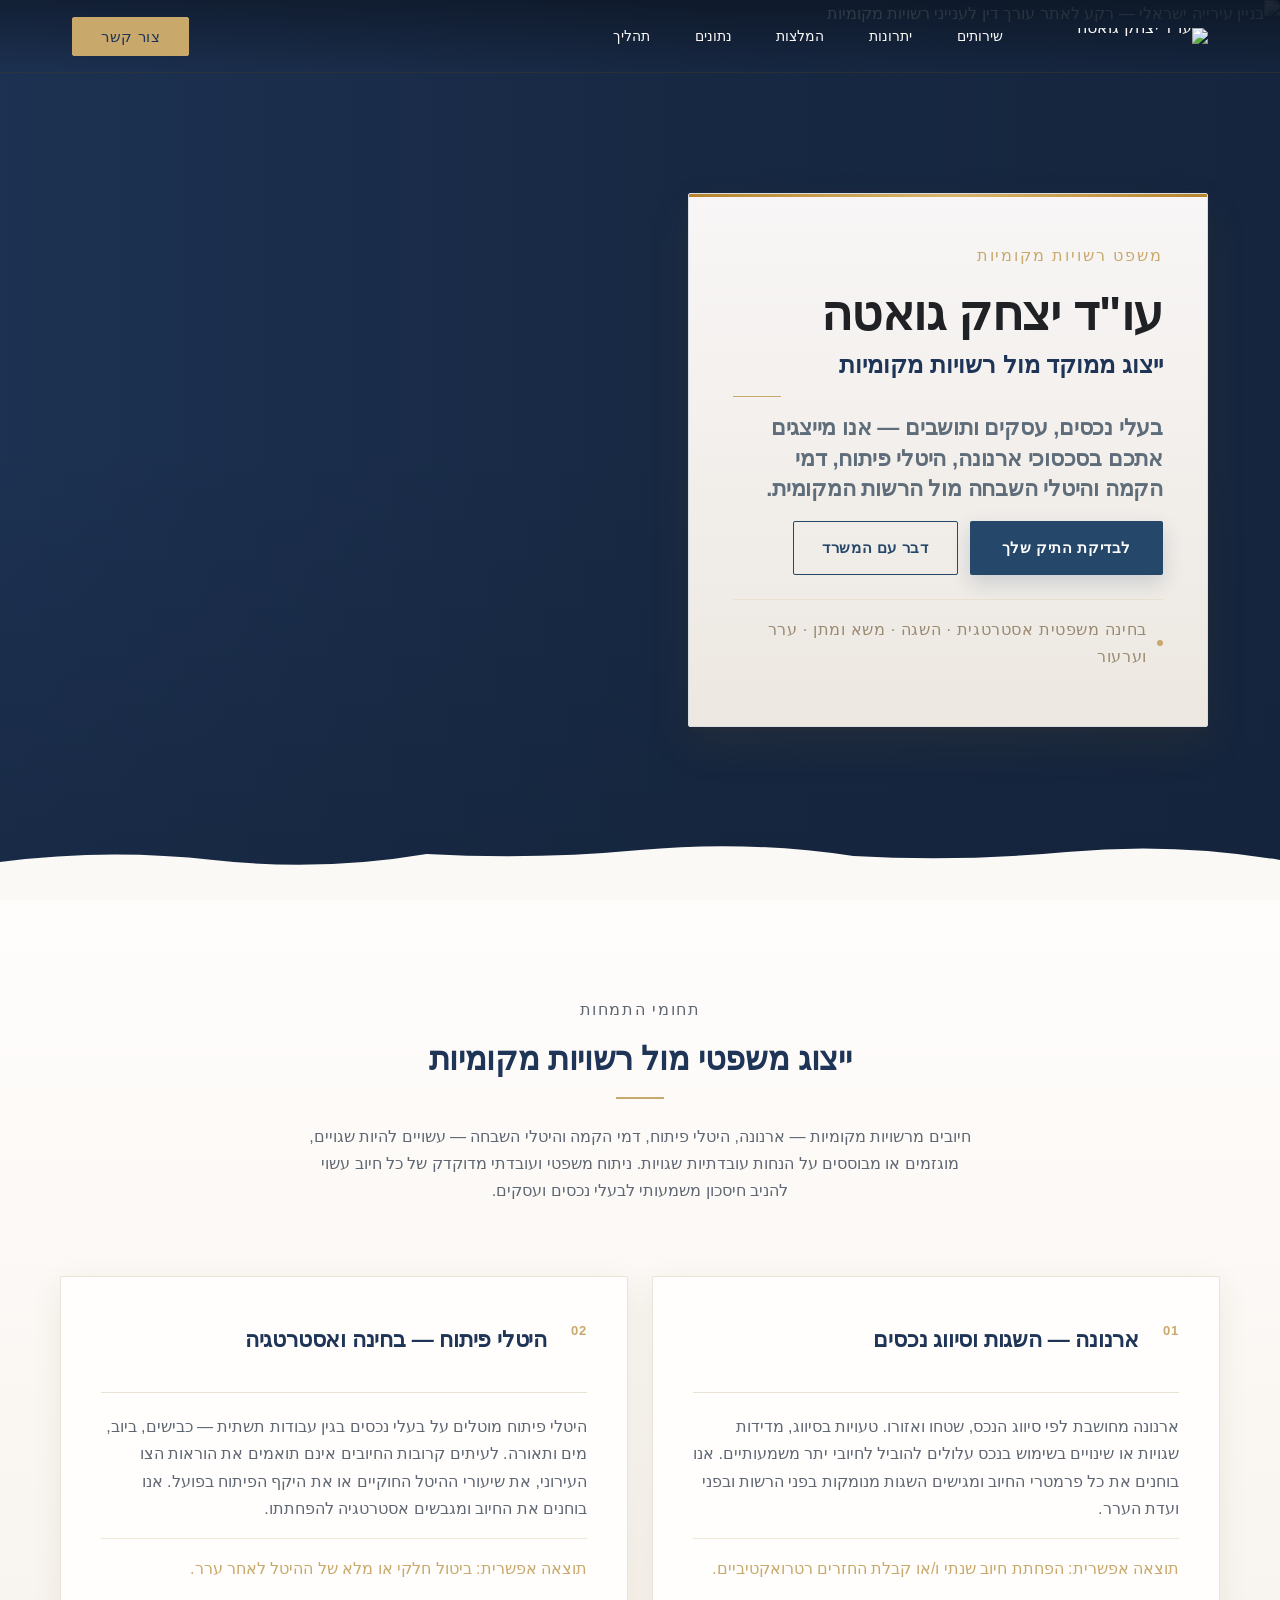
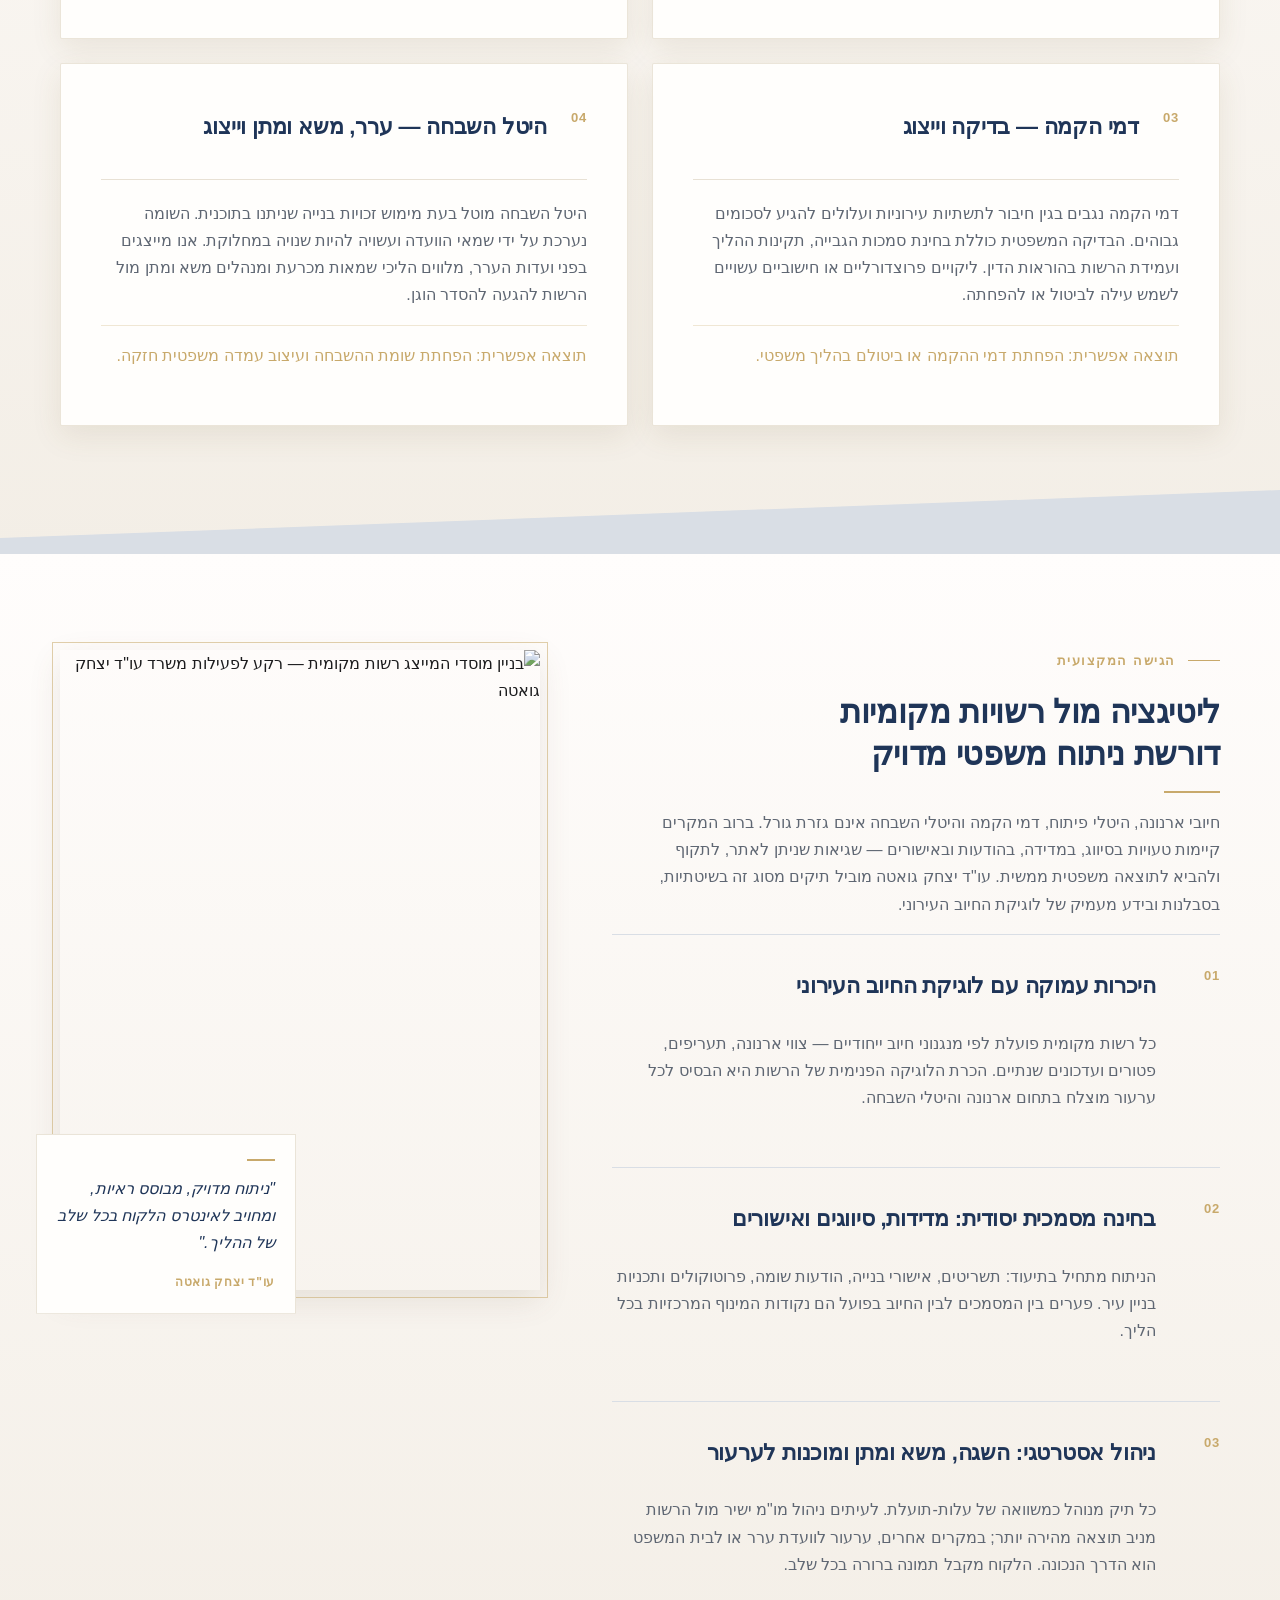
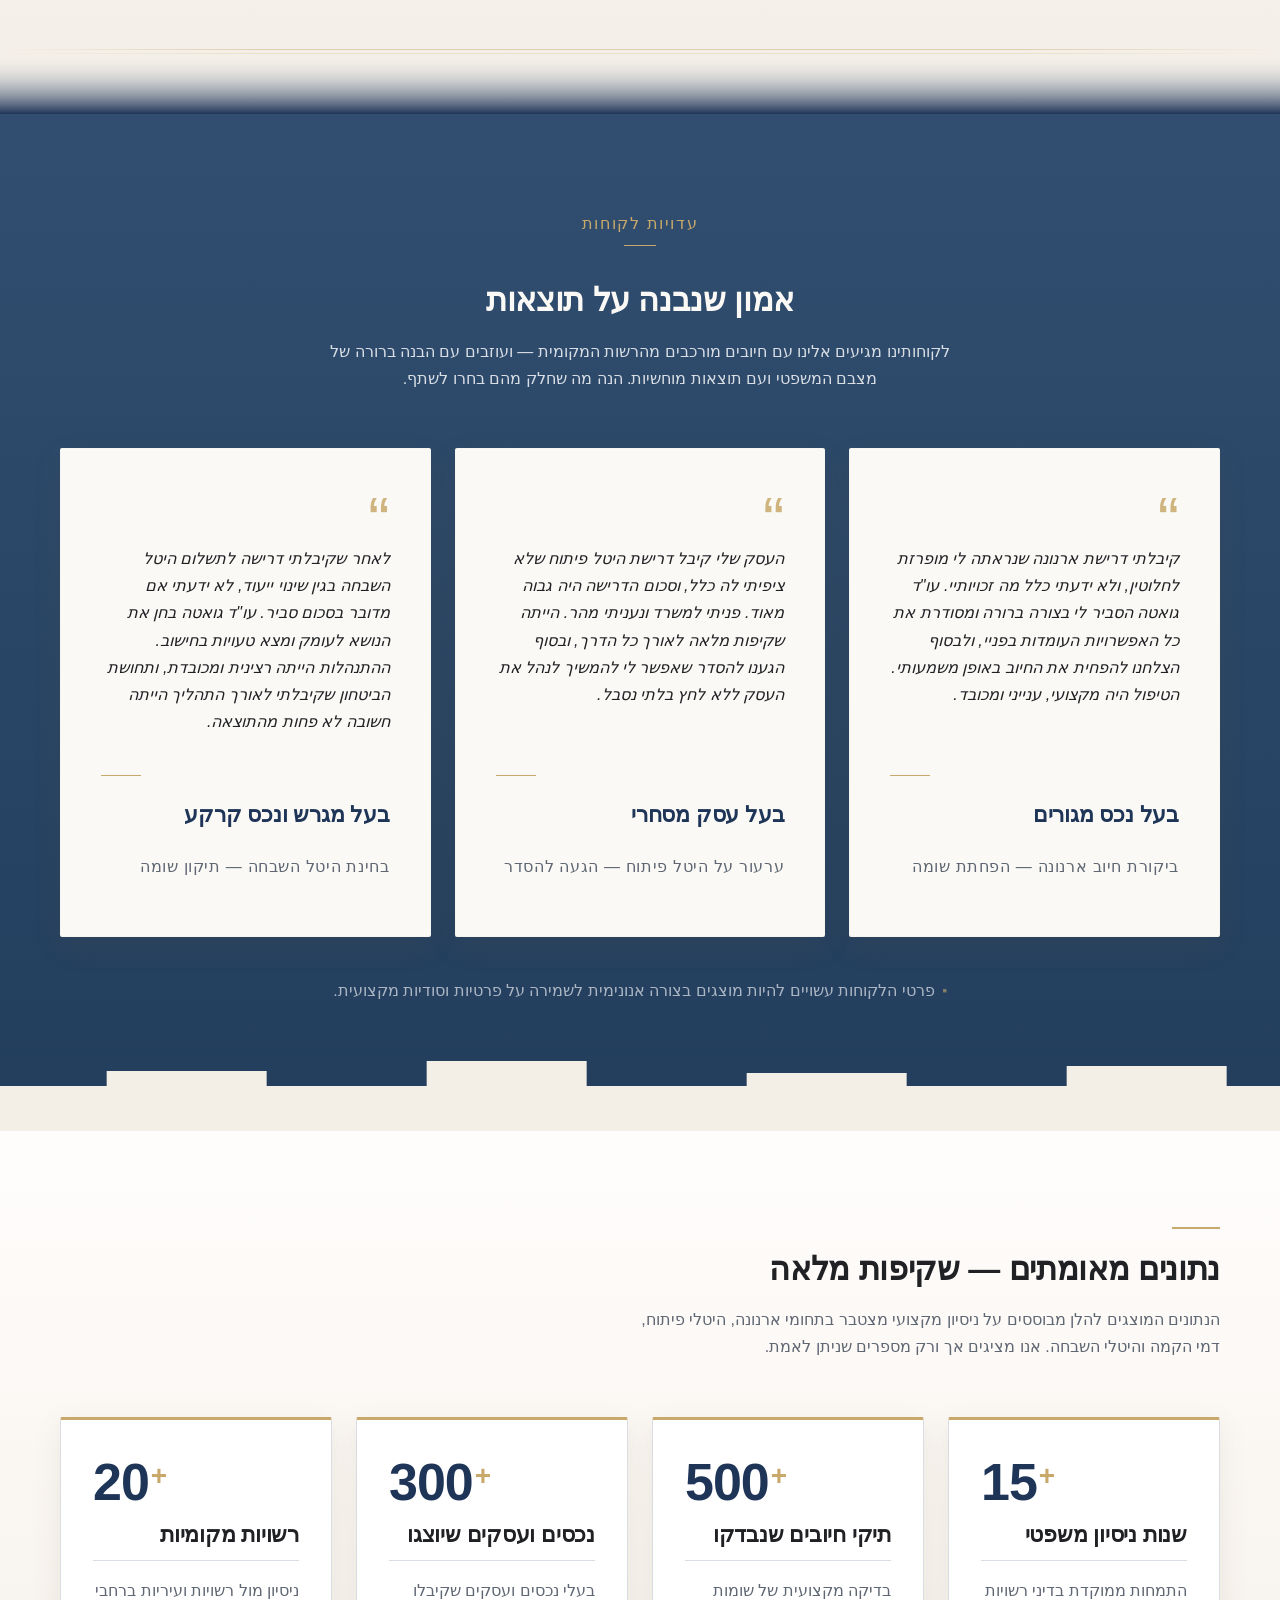
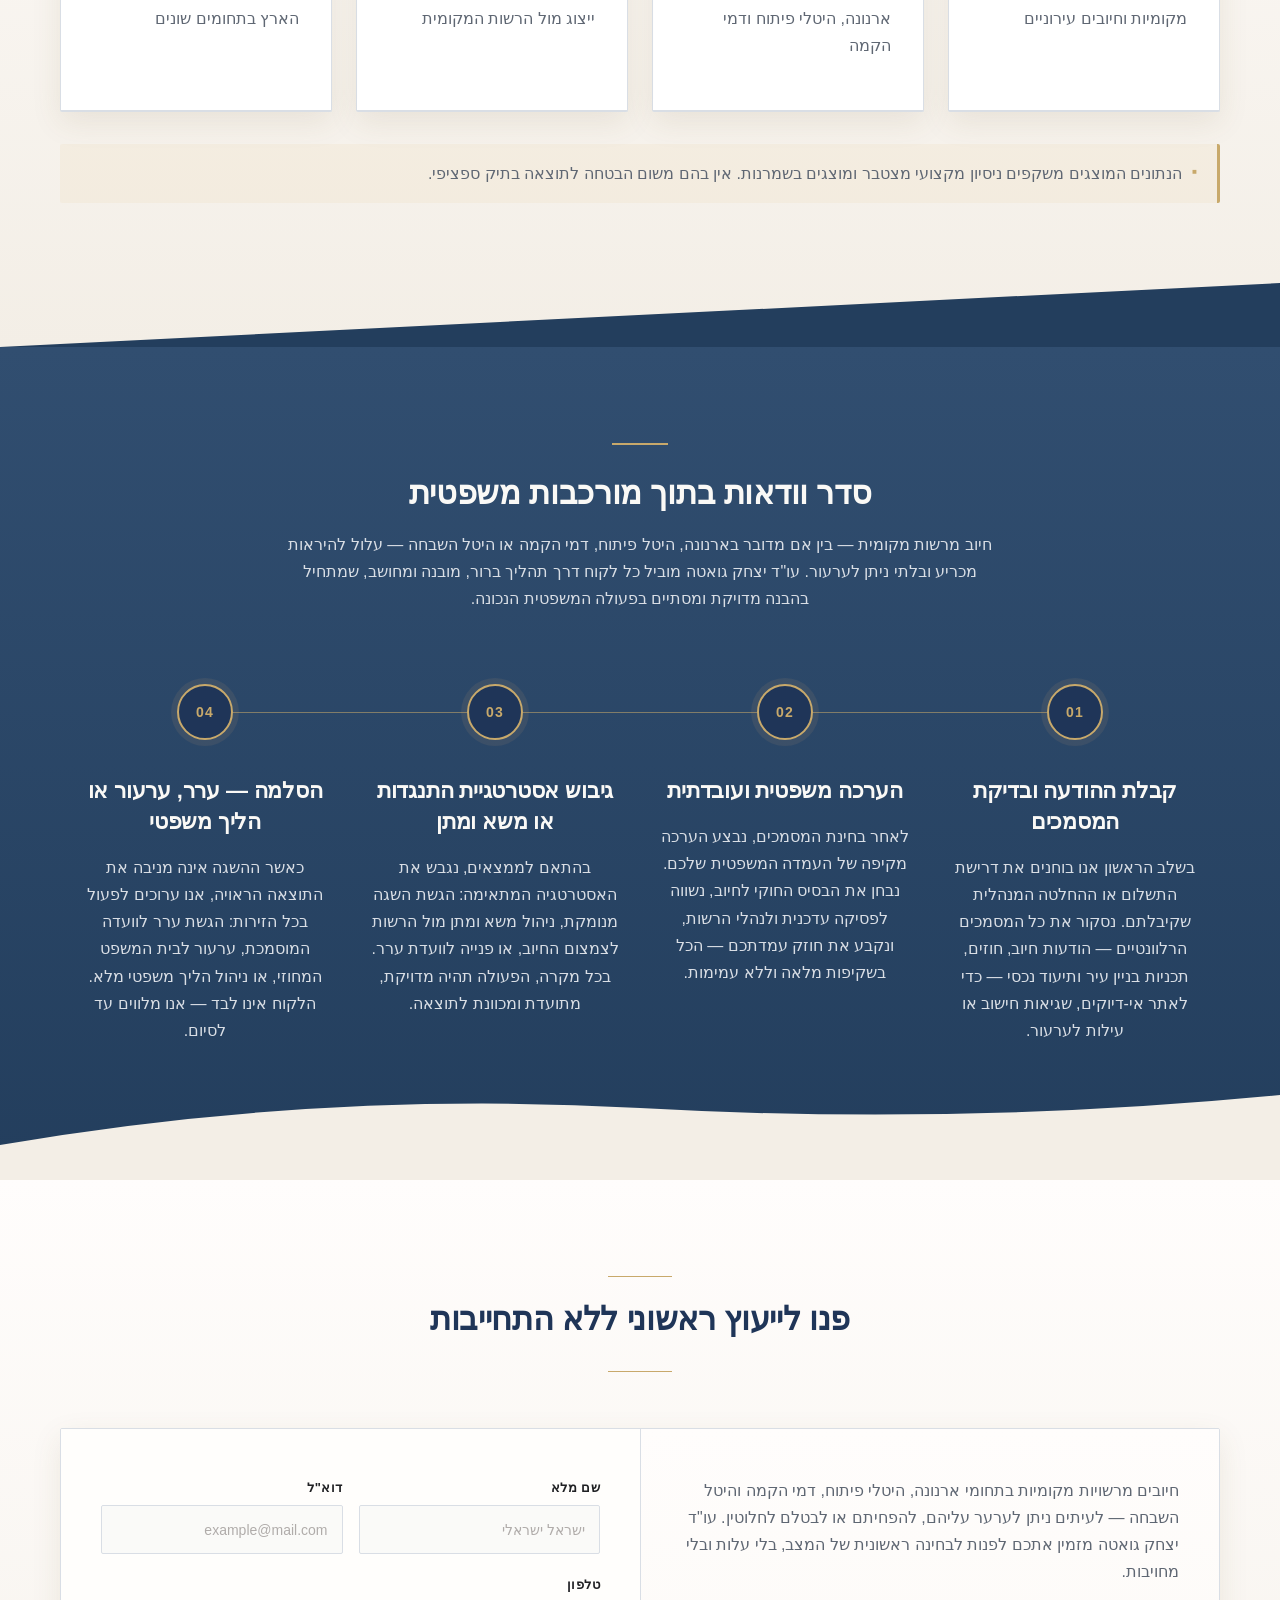
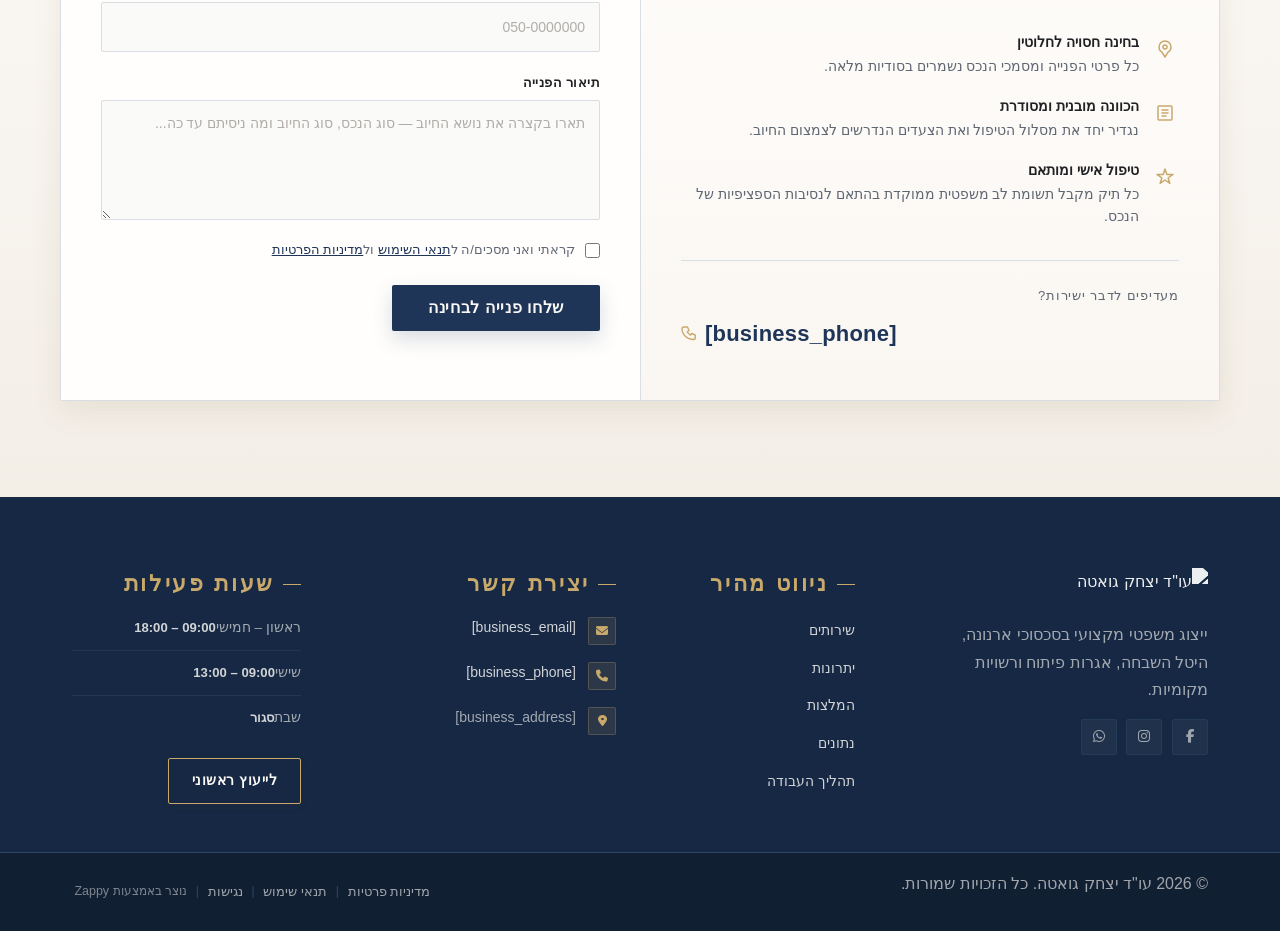
==== public/index.html @ afc23d6f "Background sync: Progressive GitHub Sync" ====
<!DOCTYPE html>
<html lang="he" dir="rtl">
<head>
    <meta charset="UTF-8">
    <meta name="viewport" content="width=device-width, initial-scale=1.0">
    <meta name="robots" content="index, follow">
    <title>עו&quot;ד יצחק גואטה — עו&quot;ד יצחק גואטה</title>
    <meta name="description" content="A law firm specializing in municipal law, led by attorney Yitzhak Goata. The firm focuses on disputes and legal matters against local authorities, covering key ">
    <meta name="keywords" content="עו"ד יצחק גואטה, ארנונה, היטלי השבחה, עורך דין ארנונה">
    
    <!-- Favicons -->
    <link rel="icon" type="image/x-icon" href="/assets/favicon.ico">
    <link rel="icon" type="image/png" sizes="16x16" href="/assets/favicon-16x16.png">
    <link rel="icon" type="image/png" sizes="32x32" href="/assets/favicon-32x32.png">
    <link rel="icon" type="image/png" sizes="48x48" href="/assets/favicon-48x48.png">
    <link rel="icon" type="image/png" sizes="192x192" href="/assets/favicon-192x192.png">
    <link rel="icon" type="image/png" sizes="512x512" href="/assets/favicon-512x512.png">
    <link rel="apple-touch-icon" href="/assets/apple-touch-icon.png">
    <!-- Zappy Analytics -->
<script>
(function() {
  'use strict';
  
  // Configuration
  var config = {
    websiteId: 'dc82ff02-4b75-4c0b-876d-8319b4fad662',
    apiUrl: 'https://api.zappy5.com/api/analytics/track',
    sessionDuration: 30 * 60 * 1000, // 30 minutes
    visitorDuration: 30 * 24 * 60 * 60 * 1000, // 30 days
    trackPageViews: true,
    trackClicks: true,
    trackFormSubmissions: true
  };
  
  // Generate or retrieve persistent visitor ID (30 days)
  function getVisitorId() {
    var visitorKey = 'zappy_visitor_' + config.websiteId;
    var visitor = null;
    
    try {
      visitor = localStorage.getItem(visitorKey);
      if (visitor) {
        var visitorData = JSON.parse(visitor);
        var now = Date.now();
        
        // Check if visitor ID is still valid (30 days)
        if (now - visitorData.created < config.visitorDuration) {
          // Update last seen timestamp
          visitorData.lastSeen = now;
          localStorage.setItem(visitorKey, JSON.stringify(visitorData));
          return visitorData.id;
        }
      }
    } catch (e) {
      console.warn('Zappy Analytics: LocalStorage not available');
    }
    
    // Generate new visitor ID
    var newVisitorId = 'zv_' + Date.now() + '_' + Math.random().toString(36).substr(2, 9);
    
    try {
      localStorage.setItem(visitorKey, JSON.stringify({
        id: newVisitorId,
        created: Date.now(),
        lastSeen: Date.now()
      }));
    } catch (e) {
      // Continue without local storage
    }
    
    return newVisitorId;
  }
  
  // Generate or retrieve session ID (30 minutes)
  function getSessionId() {
    var sessionKey = 'zappy_session_' + config.websiteId;
    var session = null;
    
    try {
      session = sessionStorage.getItem(sessionKey);
      if (session) {
        var sessionData = JSON.parse(session);
        var now = Date.now();
        
        // Check if session is still valid
        if (now - sessionData.timestamp < config.sessionDuration) {
          // Update timestamp
          sessionData.timestamp = now;
          sessionStorage.setItem(sessionKey, JSON.stringify(sessionData));
          return sessionData.id;
        }
      }
    } catch (e) {
      console.warn('Zappy Analytics: SessionStorage not available');
    }
    
    // Generate new session ID
    var newSessionId = 'zs_' + Date.now() + '_' + Math.random().toString(36).substr(2, 9);
    
    try {
      sessionStorage.setItem(sessionKey, JSON.stringify({
        id: newSessionId,
        timestamp: Date.now()
      }));
    } catch (e) {
      // Continue without session storage
    }
    
    return newSessionId;
  }
  
  var visitorId = getVisitorId();
  var sessionId = getSessionId();
  
  // Track an event
  function trackEvent(eventType, data) {
    data = data || {};
    
    var eventData = {
      website_id: config.websiteId,
      event_type: eventType,
      page_path: window.location.pathname,
      referrer: document.referrer || 'direct',
      visitor_id: visitorId,
      session_id: sessionId,
      metadata: data
    };
    
    // Use sendBeacon if available (better for page unload events)
    if (navigator.sendBeacon) {
      var blob = new Blob([JSON.stringify(eventData)], { type: 'application/json' });
      navigator.sendBeacon(config.apiUrl, blob);
    } else {
      // Fallback to fetch
      fetch(config.apiUrl, {
        method: 'POST',
        headers: {
          'Content-Type': 'application/json'
        },
        body: JSON.stringify(eventData),
        keepalive: true
      }).catch(function(error) {
        console.warn('Zappy Analytics: Failed to track event', error);
      });
    }
  }
  
  // Track page view
  if (config.trackPageViews) {
    trackEvent('pageview', {
      title: document.title,
      url: window.location.href
    });
  }
  
  // Track clicks on important elements
  if (config.trackClicks) {
    document.addEventListener('click', function(e) {
      var target = e.target;
      
      // Track button clicks (counted as actions)
      if (target.tagName === 'BUTTON' || target.closest('button')) {
        var button = target.tagName === 'BUTTON' ? target : target.closest('button');
        trackEvent('click', {
          element: 'button',
          text: button.textContent.trim().substring(0, 100),
          id: button.id || null,
          class: button.className || null
        });
      }
      
      // Track link clicks (navigation - not counted as actions)
      else if (target.tagName === 'A' || target.closest('a')) {
        var link = target.tagName === 'A' ? target : target.closest('a');
        trackEvent('navigation', {
          element: 'link',
          text: link.textContent.trim().substring(0, 100),
          href: link.href,
          external: link.hostname !== window.location.hostname
        });
      }
    }, true);
  }
  
  // Track form submissions
  if (config.trackFormSubmissions) {
    document.addEventListener('submit', function(e) {
      var form = e.target;
      
      trackEvent('form_submit', {
        form_id: form.id || null,
        form_name: form.name || null,
        form_action: form.action || null,
        form_method: form.method || 'GET'
      });
    }, true);
  }
  
  // Track time on page (send on page unload)
  var pageLoadTime = Date.now();
  
  window.addEventListener('beforeunload', function() {
    var timeOnPage = Math.floor((Date.now() - pageLoadTime) / 1000); // in seconds
    
    trackEvent('page_unload', {
      time_on_page: timeOnPage,
      page_path: window.location.pathname
    });
  });
  
  // Expose tracking function globally for custom events
  window.zappyAnalytics = {
    track: trackEvent,
    getVisitorId: function() { return visitorId; },
    getSessionId: function() { return sessionId; }
  };
  
})();
</script>
<!-- End Zappy Analytics -->
    <meta property="og:title" content="עו&quot;ד יצחק גואטה — עו&quot;ד יצחק גואטה">
    <meta property="og:description" content="A law firm specializing in municipal law, led by attorney Yitzhak Goata. The firm focuses on disputes and legal matters against local authorities, covering key ">
    <meta name="twitter:card" content="summary_large_image">
    <meta name="twitter:title" content="עו&quot;ד יצחק גואטה — עו&quot;ד יצחק גואטה">
    <meta name="twitter:description" content="A law firm specializing in municipal law, led by attorney Yitzhak Goata. The firm focuses on disputes and legal matters against local authorities, covering key ">
    <meta property="og:type" content="website">
  <meta property="og:locale" content="he_IL">
  
  
  
  
  
  <link rel="stylesheet" href="https://cdnjs.cloudflare.com/ajax/libs/font-awesome/6.4.0/css/all.min.css">

    <!-- Favicons -->
    <link rel="icon" type="image/x-icon" href="/assets/favicon.ico">
    <link rel="icon" type="image/png" sizes="16x16" href="/assets/favicon-16x16.png">
    <link rel="icon" type="image/png" sizes="32x32" href="/assets/favicon-32x32.png">
    <link rel="icon" type="image/png" sizes="48x48" href="/assets/favicon-48x48.png">
    <link rel="icon" type="image/png" sizes="192x192" href="/assets/favicon-192x192.png">
    <link rel="icon" type="image/png" sizes="512x512" href="/assets/favicon-512x512.png">
    <link rel="apple-touch-icon" href="/assets/apple-touch-icon.png">
    <!-- Cookie Consent -->
    <link rel="stylesheet" href="https://cdn.jsdelivr.net/npm/vanilla-cookieconsent@3/dist/cookieconsent.css">
    <script src="https://cdn.jsdelivr.net/npm/vanilla-cookieconsent@3/dist/cookieconsent.umd.js"></script>
    <!-- Mickidum Accessibility Toolbar -->
    <script src="https://cdn.jsdelivr.net/gh/mickidum/acc_toolbar/acctoolbar/acctoolbar.min.js"></script>
    <link rel="stylesheet" href="/styles.css">

    <style id="zappy-dropdown-submenu-styles">
      /* ========== DESKTOP DROPDOWN SUBMENU STYLES ========== */
      /* Base styles for dropdown submenus - parent must be positioned */
      .nav-menu li:has(.sub-menu), nav li:has(.sub-menu), .navbar li:has(.sub-menu), #navMenu li:has(.sub-menu) { position: relative; }
      /* Submenu base - hidden by default */
      .nav-menu .sub-menu, nav .sub-menu, .navbar .sub-menu, #navMenu .sub-menu { display: block !important; position: absolute !important; top: 100%; left: 0; min-width: 220px; background: white; border-radius: 8px; box-shadow: 0 8px 25px rgba(0,0,0,0.15); padding: 8px 0; opacity: 0; visibility: hidden; transform: translateY(10px); transition: all 0.3s ease; z-index: 1000; list-style: none; pointer-events: none; }
      /* CRITICAL: Desktop hover styles to show dropdown */
      .nav-menu li:hover > .sub-menu, nav li:hover > .sub-menu, .navbar li:hover > .sub-menu, #navMenu li:hover > .sub-menu { opacity: 1 !important; visibility: visible !important; transform: translateY(0) !important; pointer-events: auto !important; }
      /* Submenu item styling */
      .sub-menu li { list-style: none; margin: 0; padding: 0; }
      .sub-menu a { display: block !important; padding: 10px 16px !important; color: var(--text-dark, #333) !important; font-weight: 500; text-decoration: none; white-space: nowrap; transition: background-color 0.2s; }
      .sub-menu .zappy-nav-child > a { padding-left: 28px !important; font-size: 0.9em !important; opacity: 0.85 !important; }
      [dir="rtl"] .sub-menu .zappy-nav-child > a, html[lang="he"] .sub-menu .zappy-nav-child > a, html[lang="ar"] .sub-menu .zappy-nav-child > a { padding-left: 10px !important; padding-right: 28px !important; }
      .sub-menu .zappy-nav-parent > a { font-weight: 600 !important; }
      .sub-menu a:hover { background-color: #f5f5f5; }
      /* RTL (Hebrew/Arabic) dropdown positioning */
      [dir="rtl"] .nav-menu .sub-menu, [dir="rtl"] nav .sub-menu, [dir="rtl"] .navbar .sub-menu, html[lang="he"] .nav-menu .sub-menu, html[lang="he"] nav .sub-menu, html[lang="he"] .navbar .sub-menu, html[lang="ar"] .nav-menu .sub-menu, html[lang="ar"] nav .sub-menu, html[lang="ar"] .navbar .sub-menu { left: auto !important; right: 0 !important; }
      /* Hide empty dropdown menus (exclude catalog sub-menus that use <a> children instead of <li>) */
      .sub-menu:empty, .sub-menu:not(:has(li:not(.zappy-hidden-menu-item))):not(:has(> a)), .sub-menu:not(:has(li)):not(:has(> a)) { display: none !important; opacity: 0 !important; visibility: hidden !important; pointer-events: none !important; }
      /* Desktop: show submenu on Menu Group hover */
      li:has(.menu-group-title):hover > .sub-menu { opacity: 1 !important; visibility: visible !important; transform: translateY(0) !important; pointer-events: auto !important; }
      /* Menu Group title styling */
      .nav-menu > li > .menu-group-title, #navMenu > li > .menu-group-title { display: inline-block; padding: 0.5rem 1rem; cursor: default; user-select: none; }
      
      /* ========== MOBILE SUBMENU STYLES ========== */
      @media (max-width: 768px) {
        .nav-menu .sub-menu, nav .sub-menu, .navbar .sub-menu, #navMenu .sub-menu { position: static !important; transform: none !important; box-shadow: none !important; background: transparent !important; max-height: 0; overflow: hidden; opacity: 0; visibility: hidden; transition: max-height 0.3s ease, opacity 0.3s ease; padding: 0 !important; border-radius: 0 !important; }
        .navbar .sub-menu.mobile-expanded, .nav-menu .sub-menu.mobile-expanded, #navMenu .sub-menu.mobile-expanded { max-height: none !important; overflow-y: visible !important; opacity: 1 !important; visibility: visible !important; padding: 8px 0 8px 16px !important; }
        [dir="rtl"] .sub-menu.mobile-expanded, html[lang="he"] .sub-menu.mobile-expanded { padding: 8px 16px 8px 0 !important; }
        /* Disable hover behavior on mobile */
        .nav-menu li:hover > .sub-menu, nav li:hover > .sub-menu, .navbar li:hover > .sub-menu, #navMenu li:hover > .sub-menu { opacity: 0; visibility: hidden; pointer-events: none; }
        .nav-menu li > .sub-menu.mobile-expanded, nav li > .sub-menu.mobile-expanded, .navbar li > .sub-menu.mobile-expanded, #navMenu li > .sub-menu.mobile-expanded { opacity: 1 !important; visibility: visible !important; pointer-events: auto !important; }
        .nav-menu li:has(.sub-menu), nav li:has(.sub-menu), .navbar li:has(.sub-menu), #navMenu li:has(.sub-menu) { display: flex !important; flex-wrap: wrap !important; align-items: center !important; position: relative !important; min-height: 44px !important; }
        .nav-menu li:has(.sub-menu) > a, nav li:has(.sub-menu) > a, .navbar li:has(.sub-menu) > a, #navMenu li:has(.sub-menu) > a { flex: 1 !important; min-width: 0 !important; }
        .nav-menu li:has(.sub-menu) > .menu-group-title, nav li:has(.sub-menu) > .menu-group-title, .navbar li:has(.sub-menu) > .menu-group-title, #navMenu li:has(.sub-menu) > .menu-group-title { flex: 1 !important; min-width: 0 !important; padding: 0 !important; line-height: inherit !important; }
        .nav-menu li:has(.sub-menu) > .sub-menu, nav li:has(.sub-menu) > .sub-menu, .navbar li:has(.sub-menu) > .sub-menu, #navMenu li:has(.sub-menu) > .sub-menu { flex-basis: 100% !important; width: 100% !important; }
        .nav-menu li:has(.sub-menu) > a [class*="chevron"], .nav-menu li:has(.sub-menu) > a [class*="arrow"], .nav-menu li:has(.sub-menu) > a .fa-chevron-down, .nav-menu li:has(.sub-menu) > a .fa-angle-down, nav li:has(.sub-menu) > a [class*="chevron"], nav li:has(.sub-menu) > a [class*="arrow"], #navMenu li:has(.sub-menu) > a [class*="chevron"], #navMenu li:has(.sub-menu) > a [class*="arrow"] { display: none !important; visibility: hidden !important; }
        .mobile-submenu-toggle { display: flex !important; align-items: center !important; justify-content: center !important; width: 44px !important; height: auto !important; background: transparent !important; border: none !important; cursor: pointer !important; color: var(--text-dark) !important; position: static !important; flex-shrink: 0 !important; align-self: stretch !important; z-index: 2 !important; padding: 0 !important; margin: 0 !important; }
        .mobile-submenu-toggle::after { content: '' !important; width: 0 !important; height: 0 !important; border-left: 6px solid transparent !important; border-right: 6px solid transparent !important; border-top: 7px solid currentColor !important; transition: transform 0.3s ease !important; }
        .mobile-submenu-toggle.expanded::after { transform: rotate(180deg) !important; }
        .sub-menu a { padding: 10px 0 !important; display: block !important; color: var(--text-dark) !important; white-space: normal !important; }
        .sub-menu .zappy-nav-child > a { padding-left: 28px !important; font-size: 0.9em !important; opacity: 0.85 !important; }
        [dir="rtl"] .sub-menu .zappy-nav-child > a, html[lang="he"] .sub-menu .zappy-nav-child > a, html[lang="ar"] .sub-menu .zappy-nav-child > a { padding-left: 0 !important; padding-right: 28px !important; }
        .sub-menu .zappy-nav-parent > a { font-weight: 600 !important; }
        .nav-menu.active, #navMenu.active { max-width: 100vw !important; overflow-x: hidden !important; box-sizing: border-box !important; }
        .navbar .sub-menu li a, nav.navbar .sub-menu li a, .zappy-products-dropdown .sub-menu a { color: var(--text-dark) !important; }
      }
      @media (min-width: 769px) { .mobile-submenu-toggle { display: none !important; } }
    </style>

    <style id="mobile-lang-menu-deployed-css">
    @media (max-width: 768px) {
      .lang-switcher,
      .nav-cta-container .lang-switcher,
      .nav-container .lang-switcher,
      .navbar .lang-switcher,
      .navbar .nav-cta-container .lang-switcher,
      .nav-icons-left .lang-switcher,
      .nav-ecommerce-icons .lang-switcher { display: none !important; }
      .mobile-lang-menu { width: 100%; border-top: 1px solid rgba(128,128,128,0.2); padding: 8px 0 0 0; margin-top: 8px; }
      .mobile-lang-toggle { display: flex !important; align-items: center; justify-content: space-between; width: 100%; padding: 12px 16px; background: none; border: none; cursor: pointer; font-size: 15px; color: inherit; font-family: inherit; }
      .mobile-lang-toggle::after { content: ''; display: inline-block; width: 8px; height: 8px; border-right: 2px solid currentColor; border-bottom: 2px solid currentColor; transform: rotate(45deg); transition: transform 0.3s ease; margin-left: 8px; }
      .mobile-lang-toggle.expanded::after { transform: rotate(-135deg); }
      .mobile-lang-options { max-height: 0; overflow: hidden; transition: max-height 0.3s ease; }
      .mobile-lang-options.expanded { max-height: 300px; }
      .mobile-lang-option { display: flex !important; align-items: center; gap: 10px; padding: 10px 24px; text-decoration: none; color: inherit; font-size: 14px; font-family: inherit; }
      .mobile-lang-option:hover { background: rgba(128,128,128,0.1); }
      .mobile-lang-option.active { font-weight: 600; opacity: 0.7; pointer-events: none; }
      .mobile-lang-option img { width: 20px; height: 20px; border-radius: 50%; }
    }
    @media (min-width: 769px) {
      .mobile-lang-menu { display: none !important; }
    }
    </style>

    <style id="zappy-widget-visibility">
      #mic-access-tool-general-button, .mic-access-tool-general-button,
      #mic-init-access-tool .mic-access-tool-general-button, #mic-init-access-tool #mic-access-tool-general-button,
      ._access-icon, #mic-access-tool-box, .mic-access-tool-box,
      #mic-init-access-tool #mic-access-tool-box, div[id*="mic-access-tool-box"], ._access-menu {
        display: none !important; visibility: hidden !important; opacity: 0 !important; pointer-events: none !important;
      }
    </style>
</head>
<body>

  <nav class="navbar" dir="rtl">
  <button class="mobile-toggle" id="mobileToggle" aria-label="Menu">
    <svg class="hamburger-icon" width="24" height="24" viewBox="0 0 24 24" fill="none">
      <path d="M3 12h18M3 6h18M3 18h18" stroke="currentColor" stroke-width="2" stroke-linecap="round"></path>
    </svg>
    <svg class="close-icon" width="24" height="24" viewBox="0 0 24 24" fill="none" style="display: none;">
      <path d="M18 6L6 18M6 6l12 12" stroke="currentColor" stroke-width="2" stroke-linecap="round"></path>
    </svg>
  </button>

  <button class="phone-header-btn" data-phone="[business_phone]" aria-label="Call">
    <svg width="20" height="20" viewBox="0 0 24 24" fill="currentColor">
      <path d="M22 16.92v3a2 2 0 0 1-2.18 2 19.79 19.79 0 0 1-8.63-3.07 19.5 19.5 0 0 1-6-6 19.79 19.79 0 0 1-3.07-8.67A2 2 0 0 1 4.11 2h3a2 2 0 0 1 2 1.72 12.84 12.84 0 0 0 .7 2.81 2 2 0 0 1-.45 2.11L8.09 9.91a16 16 0 0 0 6 6l1.27-1.27a2 2 0 0 1 2.11-.45 12.84 12.84 0 0 0 2.81.7A2 2 0 0 1 22 16.92z"></path>
    </svg>
  </button>

  <div class="nav-container">
    <div class="nav-right-group"><div class="nav-brand">
      <a href="/" class="logo-link">
        <img src="/assets/logo.webp" alt="עו&quot;ד יצחק גואטה" class="logo">
      </a>
    </div><ul class="nav-menu" id="navMenu"><li><a href="#services">שירותים</a></li><li><a href="#benefits">יתרונות</a></li><li><a href="#testimonials">המלצות</a></li><li><a href="#stats">נתונים</a></li><li><a href="#process">תהליך</a></li></ul></div>

    

    <div class="nav-cta-container">
      <a href="#contact" class="nav-cta-btn">צור קשר</a>
    </div>
  </div>
</nav>
<script>

// Navbar Mobile Menu Toggle and Contrast Fix
(function() {
  // Use 'load' event instead of 'DOMContentLoaded' to ensure we run AFTER all other scripts
  window.addEventListener('load', function() {
    
    // FIX MOBILE BUTTON CONTRAST
    // Detect navbar background color and apply contrasting color to mobile buttons
    const navbar = document.querySelector('.navbar, nav, header');
    if (!navbar) {
      console.log('[Navbar] Navbar element not found');
      return;
    }
    
    // DECLARE VARIABLES EARLY to avoid Temporal Dead Zone errors
    // These are used in multiple places below
    let mobileToggle = document.getElementById('mobileToggle') ||
                       document.querySelector('.mobile-toggle') ||
                       document.querySelector('.hamburger') ||
                       document.querySelector('.hamburger-menu') ||
                       document.querySelector('.menu-toggle') ||
                       document.querySelector('.burger-menu') ||
                       document.querySelector('[aria-label="Menu"]') ||
                       document.querySelector('[aria-label="תפריט"]');
    
    const phoneBtn = document.querySelector('.phone-header-btn');
    
    const computedStyle = window.getComputedStyle(navbar);
    let bgColor = computedStyle.backgroundColor;
    
    console.log('[Navbar] Initial navbar background:', bgColor);
    
    // Check if background is transparent or rgba with 0 alpha
    const isTransparent = bgColor === 'transparent' || 
                         bgColor === 'rgba(0, 0, 0, 0)' ||
                         (bgColor.startsWith('rgba') && bgColor.includes(', 0)'));
    
    if (isTransparent) {
      // Check for background-image or gradient
      const bgImage = computedStyle.backgroundImage;
      if (bgImage && bgImage !== 'none') {
        console.log('[Navbar] Navbar has background image/gradient, using dark text');
        bgColor = 'rgb(240, 240, 240)'; // Assume light background
      } else {
        // Transparent navbar - check body background
        const bodyBg = window.getComputedStyle(document.body).backgroundColor;
        console.log('[Navbar] Navbar transparent, using body background:', bodyBg);
        bgColor = bodyBg;
      }
    }
    
    // Calculate luminance to determine if background is light or dark
    const rgb = bgColor.match(/\d+/g);
    if (rgb && rgb.length >= 3) {
      const r = parseInt(rgb[0]);
      const g = parseInt(rgb[1]);
      const b = parseInt(rgb[2]);
      const luminance = (0.299 * r + 0.587 * g + 0.114 * b) / 255;
      
      // Mobile button colors are set by Claude's AI-generated CSS (same as .nav-menu a)
      // No dynamic color overrides needed - colors come from the generated navbar CSS
      console.log('[Navbar] Mobile button colors preserved from Claude CSS (luminance:', luminance.toFixed(2) + ')');
      
      // FIX ICON SIZES - Ensure SVGs are properly sized and visible
      // INJECT CRITICAL CSS TO OVERRIDE ANY CONFLICTING RULES
      const criticalCSS = document.createElement('style');
      criticalCSS.id = 'zappy-mobile-nav-fix';
      const htmlLang = document.documentElement.lang || 'en';
      const htmlDir = document.documentElement.dir || 'ltr';
      // Check both dir attribute AND lang for RTL detection
      // dir="rtl" is the most reliable indicator
      const isRTL = htmlDir === 'rtl' || htmlLang === 'he' || htmlLang === 'ar';
      
      criticalCSS.textContent = `
        /* Hide mobile buttons on desktop, show only on mobile */
        @media (min-width: 769px) {
          .mobile-toggle,
          .phone-header-btn {
            display: none !important;
          }
        }
        
        /* Show and position mobile buttons correctly on mobile */
        @media (max-width: 768px) {
          .mobile-toggle,
          .phone-header-btn {
            position: absolute !important;
            top: 50% !important;
            transform: translateY(-50%) !important;
            z-index: 1001 !important;
            display: flex !important;
            align-items: center !important;
            justify-content: center !important;
            width: 36px !important;
            height: 36px !important;
            border-radius: 50% !important;
            border: none !important;
            cursor: pointer !important;
            padding: 6px !important;
            background: none !important;
            color: var(--nav-text, var(--text-dark)) !important;
          }
          
          /* LTR positioning (default): hamburger LEFT, phone RIGHT */
          html:not([dir="rtl"]):not([lang="he"]):not([lang="ar"]) .mobile-toggle,
          html[dir="ltr"] .mobile-toggle {
            left: 12px !important;
            right: auto !important;
          }
          html:not([dir="rtl"]):not([lang="he"]):not([lang="ar"]) .phone-header-btn,
          html[dir="ltr"] .phone-header-btn {
            right: 12px !important;
            left: auto !important;
          }
          
          /* RTL positioning: hamburger RIGHT, phone LEFT */
          html[dir="rtl"] .mobile-toggle,
          html[lang="he"] .mobile-toggle,
          html[lang="ar"] .mobile-toggle {
            right: 12px !important;
            left: auto !important;
          }
          html[dir="rtl"] .phone-header-btn,
          html[lang="he"] .phone-header-btn,
          html[lang="ar"] .phone-header-btn {
            left: 12px !important;
            right: auto !important;
          }
          
          /* CRITICAL: Ensure nav-container has min-height on mobile */
          /* All children are positioned absolutely/fixed on mobile, so height:auto collapses to 0 */
          .nav-container {
            min-height: 70px !important;
            position: relative !important;
          }
          
          /* Ensure SVG icons are properly sized and inherit color */
          .mobile-toggle svg,
          .phone-header-btn svg {
            width: 24px !important;
            height: 24px !important;
            /* Don't force display - let JavaScript control hamburger/close toggle */
          }
          
          /* Reset nav-cta-container on mobile - remove desktop box-shadow/padding */
          /* that creates a visible ghost box when CTA button is hidden */
          .nav-cta-container {
            box-shadow: none !important;
            padding: 0 !important;
          }
          
          /* Hide nav-cta-container entirely on mobile when there's no lang-switcher */
          /* (only the CTA button is inside, and it's hidden on mobile) */
          .nav-cta-container:not(:has(.lang-switcher)) {
            display: none !important;
          }
          
          /* CRITICAL: Prevent hero image fade gradient from bleeding over headline text */
          /* The .image-fade-gradient has bottom: -30px (extends below parent) */
          /* On mobile stacked layout, this overlaps the h1 text below the image */
          .hero-image-column {
            overflow: hidden !important;
          }
          .image-fade-gradient {
            bottom: 0 !important;
          }
          
          /* Hide desktop language switcher on mobile - hamburger menu handles it */
          /* High specificity to override stored CSS */
          .lang-switcher,
          .nav-cta-container .lang-switcher,
          .nav-container .lang-switcher,
          .navbar .lang-switcher,
          .navbar .nav-cta-container .lang-switcher {
            display: none !important;
          }
        }
      `;
      
      // Remove existing fix if present and inject new one
      const existing = document.getElementById('zappy-mobile-nav-fix');
      if (existing) existing.remove();
      document.head.appendChild(criticalCSS);
      
      console.log('[Navbar] Critical CSS injected for mobile nav positioning');
      
      // ONLY apply inline positioning styles on mobile viewport
      // On desktop, the CSS handles hiding these buttons with display: none
      // Inline styles were breaking desktop layout by overriding CSS
      const isMobileViewport = window.innerWidth <= 768;
      
      if (mobileToggle) {
        // Icon sizing applies to all viewports for consistency
        const hamburgerIcon = mobileToggle.querySelector('.hamburger-icon');
        const closeIcon = mobileToggle.querySelector('.close-icon');
        
        if (hamburgerIcon) {
          hamburgerIcon.style.setProperty('width', '24px', 'important');
          hamburgerIcon.style.setProperty('height', '24px', 'important');
          hamburgerIcon.style.setProperty('display', 'block', 'important'); // Show hamburger by default
        }
        if (closeIcon) {
          closeIcon.style.setProperty('width', '24px', 'important');
          closeIcon.style.setProperty('height', '24px', 'important');
          closeIcon.style.setProperty('display', 'none', 'important'); // Hide close icon by default
        }
        
        // ONLY set positioning inline styles on mobile
        if (isMobileViewport) {
          mobileToggle.style.setProperty('position', 'absolute', 'important');
          mobileToggle.style.setProperty('top', '50%', 'important');
          mobileToggle.style.setProperty('transform', 'translateY(-50%)', 'important');
          mobileToggle.style.setProperty('z-index', '1001', 'important');
          
          // Clear any inline left/right so CSS can take over based on html[dir]
          mobileToggle.style.removeProperty('left');
          mobileToggle.style.removeProperty('right');
          
          console.log('[Navbar] Mobile toggle positioning applied (mobile viewport)');
        } else {
          // On desktop, clear any positioning styles to let CSS handle it
          mobileToggle.style.removeProperty('position');
          mobileToggle.style.removeProperty('top');
          mobileToggle.style.removeProperty('transform');
          mobileToggle.style.removeProperty('z-index');
          mobileToggle.style.removeProperty('left');
          mobileToggle.style.removeProperty('right');
          console.log('[Navbar] Desktop viewport - cleared mobile toggle inline positioning');
        }
      }
      
      if (phoneBtn) {
        // Icon sizing applies to all viewports
        const phoneIcon = phoneBtn.querySelector('svg');
        if (phoneIcon) {
          phoneIcon.style.width = '24px';
          phoneIcon.style.height = '24px';
          phoneIcon.setAttribute('width', '24');
          phoneIcon.setAttribute('height', '24');
        }
        
        // ONLY set positioning inline styles on mobile
        if (isMobileViewport) {
          phoneBtn.style.setProperty('position', 'absolute', 'important');
          phoneBtn.style.setProperty('top', '50%', 'important');
          phoneBtn.style.setProperty('transform', 'translateY(-50%)', 'important');
          phoneBtn.style.setProperty('z-index', '1001', 'important');
          
          // Clear any inline left/right so CSS can take over based on html[dir]
          phoneBtn.style.removeProperty('left');
          phoneBtn.style.removeProperty('right');
          
          console.log('[Navbar] Phone button positioning applied (mobile viewport)');
        } else {
          // On desktop, clear any positioning styles to let CSS handle it
          phoneBtn.style.removeProperty('position');
          phoneBtn.style.removeProperty('top');
          phoneBtn.style.removeProperty('transform');
          phoneBtn.style.removeProperty('z-index');
          phoneBtn.style.removeProperty('left');
          phoneBtn.style.removeProperty('right');
          console.log('[Navbar] Desktop viewport - cleared phone button inline positioning');
        }
      }
    } else {
      console.log('[Navbar] Could not parse background color:', bgColor);
    }
    
    // MOBILE MENU TOGGLE
    // Re-query in case DOM changed (mobileToggle already declared at top of function)
    mobileToggle = document.getElementById('mobileToggle') ||
                   document.querySelector('.mobile-toggle') ||
                   document.querySelector('.hamburger') ||
                   document.querySelector('.hamburger-menu') ||
                   document.querySelector('.menu-toggle') ||
                   document.querySelector('.burger-menu') ||
                   document.querySelector('[aria-label="Menu"]') ||
                   document.querySelector('[aria-label="תפריט"]');
    
    // EXPANDED SEARCH: Find nav menu by ID or class
    const navMenu = document.getElementById('navMenu') ||
                  document.querySelector('.nav-menu') ||
                  document.querySelector('.nav-links') ||
                  document.querySelector('nav ul:not(.submenu)');
    
    if (!mobileToggle || !navMenu) {
      console.log('[Navbar] Mobile toggle or menu not found:', { toggle: !!mobileToggle, menu: !!navMenu });
      return;
    }
    
    // Ensure navMenu has ID for CSS targeting
    if (!navMenu.id) {
      navMenu.id = 'navMenu';
    }
    
    console.log('[Navbar] Initializing mobile menu...');
    
    // Remove any existing event listeners by cloning the button
    const newToggle = mobileToggle.cloneNode(true);
    mobileToggle.parentNode.replaceChild(newToggle, mobileToggle);
    
    // Toggle menu on button click - use newToggle now
    newToggle.addEventListener('click', function(e) {
      e.preventDefault();
      e.stopPropagation();
      
      const hamburgerIcon = this.querySelector('.hamburger-icon');
      const closeIcon = this.querySelector('.close-icon');
      const isActive = navMenu.classList.contains('active');
      
      if (isActive) {
        // Close menu
        navMenu.classList.remove('active');
        if (hamburgerIcon) hamburgerIcon.style.setProperty('display', 'block', 'important');
        if (closeIcon) closeIcon.style.setProperty('display', 'none', 'important');
        document.body.style.overflow = '';
        console.log('[Navbar] Menu closed');
      } else {
        // Open menu
        navMenu.classList.add('active');
        if (hamburgerIcon) hamburgerIcon.style.setProperty('display', 'none', 'important');
        if (closeIcon) closeIcon.style.setProperty('display', 'block', 'important');
        document.body.style.overflow = 'hidden';
        console.log('[Navbar] Menu opened');
      }
    });
    
    // Close menu when clicking nav links (but NOT dropdown toggles)
    const navLinks = navMenu.querySelectorAll('a');
    navLinks.forEach(function(link) {
      link.addEventListener('click', function() {
        // Don't close if it's a dropdown child (unless it's a real navigation link)
        if (this.getAttribute('href') === '#') return;
        
        const hamburgerIcon = newToggle.querySelector('.hamburger-icon');
        const closeIcon = newToggle.querySelector('.close-icon');
        
        navMenu.classList.remove('active');
        if (hamburgerIcon) hamburgerIcon.style.setProperty('display', 'block', 'important');
        if (closeIcon) closeIcon.style.setProperty('display', 'none', 'important');
        document.body.style.overflow = '';
        console.log('[Navbar] Menu closed (link clicked)');
      });
    });
    
    // DROPDOWN MENU TOGGLE (for mobile and touch devices)
    var dropdownToggles = navMenu.querySelectorAll('.dropdown-toggle');
    dropdownToggles.forEach(function(toggle) {
      toggle.addEventListener('click', function(e) {
        e.preventDefault();
        e.stopPropagation();
        var parent = this.closest('.nav-dropdown');
        if (!parent) return;
        
        // Close other open dropdowns at the same level
        var siblings = parent.parentNode.querySelectorAll('.nav-dropdown.open');
        siblings.forEach(function(sib) {
          if (sib !== parent) sib.classList.remove('open');
        });
        
        parent.classList.toggle('open');
        console.log('[Navbar] Dropdown toggled:', parent.classList.contains('open') ? 'open' : 'closed');
      });
    });
    
    // Close dropdowns when clicking outside
    document.addEventListener('click', function(e) {
      if (!e.target.closest('.nav-dropdown')) {
        var openDropdowns = document.querySelectorAll('.nav-dropdown.open');
        openDropdowns.forEach(function(dd) { dd.classList.remove('open'); });
      }
    });
    
    console.log('[Navbar] Dropdown handlers initialized for ' + dropdownToggles.length + ' dropdowns');
    
    // Phone button functionality (phoneBtn already declared at top of function)
    if (phoneBtn) {
      phoneBtn.addEventListener('click', function() {
        // Get phone number from placeholder in page or use default
        const phoneLinks = document.querySelectorAll('a[href^="tel:"]');
        const phoneNumber = phoneLinks.length > 0 
          ? phoneLinks[0].getAttribute('href').replace('tel:', '')
          : '[business_phone]';
        
        window.location.href = 'tel:' + phoneNumber;
        console.log('[Navbar] Phone button clicked');
      });
    }
    
    console.log('[Navbar] Mobile menu initialized successfully');
    
    // === WHATSAPP BUTTON VISIBILITY FIX ===
    // Ensure WhatsApp floating button is hidden on desktop and visible on mobile
    // IMPORTANT: Only target the floating button by its class, NOT generic wa.me links
    const handleWhatsAppVisibility = function() {
      const whatsappBtn = document.querySelector('.whatsapp-float');
      if (whatsappBtn) {
        const isDesktop = window.innerWidth >= 769;
        if (isDesktop) {
          whatsappBtn.style.setProperty('display', 'none', 'important');
          whatsappBtn.style.setProperty('visibility', 'hidden', 'important');
          whatsappBtn.style.setProperty('opacity', '0', 'important');
          whatsappBtn.style.setProperty('pointer-events', 'none', 'important');
          console.log('[WhatsApp] Button hidden on desktop');
        } else {
          whatsappBtn.style.removeProperty('display');
          whatsappBtn.style.removeProperty('visibility');
          whatsappBtn.style.removeProperty('opacity');
          whatsappBtn.style.removeProperty('pointer-events');
          console.log('[WhatsApp] Button visible on mobile');
        }
      }
    };
    
    // Run on load
    handleWhatsAppVisibility();
    
    // Run on resize with debouncing
    let resizeTimer;
    window.addEventListener('resize', function() {
      clearTimeout(resizeTimer);
      resizeTimer = setTimeout(handleWhatsAppVisibility, 100);
    });
  });
})();

</script>
  
  <main>
    <section id="hero" class="index-hero-section" data-layout-spec="בית-hero" dir="rtl" data-hero-type="fullscreen-scrim">
  <!-- Background Image -->
  <div class="index-hero-bg">
    <img data-hero-bg="true" data-placeholder="index-hero-image-1" data-context="A dignified Israeli municipal building facade or council-chamber architecture, photographed in soft daylight. Clean stone or concrete columns, formal civic architecture with a sense of authority and calm. Slightly desaturated, warm tones. Suitable for a legal firm specializing in municipal law. Wide horizontal composition, no people, architectural detail with natural light." width="1440" height="900" src="/assets/site-index-hero-image-1.webp" alt="בניין עירייה ישראלי — רקע לאתר עורך דין לענייני רשויות מקומיות">
  </div>

  <!-- Scrim Overlay -->
  <div class="index-hero-scrim" aria-hidden="true"></div>

  <!-- Content Card -->
  <div class="index-hero-container">
    <article class="index-hero-card">
      <!-- Brass Rule -->
      <div class="index-hero-brass-rule" aria-hidden="true"></div>

      <!-- Label -->
      <p class="index-hero-label">משפט רשויות מקומיות</p>

      <!-- H1 -->
      <h1 class="index-hero-h1">עו"ד יצחק גואטה<br><span class="index-hero-h1-sub">ייצוג ממוקד מול רשויות מקומיות</span></h1>

      <!-- Supporting H3 -->
      <h3 class="index-hero-h3">בעלי נכסים, עסקים ותושבים — אנו מייצגים אתכם בסכסוכי ארנונה, היטלי פיתוח, דמי הקמה והיטלי השבחה מול הרשות המקומית.</h3>

      <!-- CTA Buttons -->
      <div class="index-hero-ctas">
        <a href="#contact" class="index-hero-btn-primary">לבדיקת התיק שלך</a>
        <a href="tel:[business_phone]" class="index-hero-btn-secondary">דבר עם המשרד</a>
      </div>

      <!-- Trust Line -->
      <p class="index-hero-trust">
        <span class="index-hero-trust-dot" aria-hidden="true"></span>
        בחינה משפטית אסטרטגית · השגה · משא ומתן · ערר וערעור
      </p>
    </article>
  </div>

  <!-- Bottom Divider -->
  <div class="index-hero-divider-wrapper">
    <svg data-no-icon-edit="true" aria-hidden="true" viewBox="0 0 1440 90" preserveAspectRatio="none" xmlns="http://www.w3.org/2000/svg">
      <path d="M0,90 L0,52 Q120,38 240,50 T480,44 Q600,50 720,40 T960,46 Q1080,52 1200,42 T1440,50 L1440,90 Z" fill="#FAF9F6"></path>
    </svg>
  </div>
</section>

<section id="services" class="index-services-section" data-layout-spec="בית-services" dir="rtl">
  <div class="index-services-container">

    <!-- Intro Block -->
    <div class="index-services-intro">
      <p class="index-services-label">תחומי התמחות</p>
      <h2 class="index-services-heading">ייצוג משפטי מול רשויות מקומיות</h2>
      <div class="index-services-rule"></div>
      <p class="index-services-subtext">חיובים מרשויות מקומיות — ארנונה, היטלי פיתוח, דמי הקמה והיטלי השבחה — עשויים להיות שגויים, מוגזמים או מבוססים על הנחות עובדתיות שגויות. ניתוח משפטי ועובדתי מדוקדק של כל חיוב עשוי להניב חיסכון משמעותי לבעלי נכסים ועסקים.</p>
    </div>

    <!-- Services Grid -->
    <div class="index-services-grid">

      <!-- Card 1 -->
      <article class="index-services-card">
        <div class="index-services-card-inner">
          <div class="index-services-card-header">
            <span class="index-services-number">01</span>
            <div class="index-services-card-title-wrap">
              <h3 class="index-services-card-title">ארנונה — השגות וסיווג נכסים</h3>
            </div>
          </div>
          <div class="index-services-card-divider"></div>
          <p class="index-services-card-body">ארנונה מחושבת לפי סיווג הנכס, שטחו ואזורו. טעויות בסיווג, מדידות שגויות או שינויים בשימוש בנכס עלולים להוביל לחיובי יתר משמעותיים. אנו בוחנים את כל פרמטרי החיוב ומגישים השגות מנומקות בפני הרשות ובפני ועדת הערר.</p>
          <p class="index-services-card-outcome">תוצאה אפשרית: הפחתת חיוב שנתי ו/או קבלת החזרים רטרואקטיביים.</p>
        </div>
      </article>

      <!-- Card 2 -->
      <article class="index-services-card">
        <div class="index-services-card-inner">
          <div class="index-services-card-header">
            <span class="index-services-number">02</span>
            <div class="index-services-card-title-wrap">
              <h3 class="index-services-card-title">היטלי פיתוח — בחינה ואסטרטגיה</h3>
            </div>
          </div>
          <div class="index-services-card-divider"></div>
          <p class="index-services-card-body">היטלי פיתוח מוטלים על בעלי נכסים בגין עבודות תשתית — כבישים, ביוב, מים ותאורה. לעיתים קרובות החיובים אינם תואמים את הוראות הצו העירוני, את שיעורי ההיטל החוקיים או את היקף הפיתוח בפועל. אנו בוחנים את החיוב ומגבשים אסטרטגיה להפחתתו.</p>
          <p class="index-services-card-outcome">תוצאה אפשרית: ביטול חלקי או מלא של ההיטל לאחר ערר.</p>
        </div>
      </article>

      <!-- Card 3 -->
      <article class="index-services-card">
        <div class="index-services-card-inner">
          <div class="index-services-card-header">
            <span class="index-services-number">03</span>
            <div class="index-services-card-title-wrap">
              <h3 class="index-services-card-title">דמי הקמה — בדיקה וייצוג</h3>
            </div>
          </div>
          <div class="index-services-card-divider"></div>
          <p class="index-services-card-body">דמי הקמה נגבים בגין חיבור לתשתיות עירוניות ועלולים להגיע לסכומים גבוהים. הבדיקה המשפטית כוללת בחינת סמכות הגבייה, תקינות ההליך ועמידת הרשות בהוראות הדין. ליקויים פרוצדורליים או חישוביים עשויים לשמש עילה לביטול או להפחתה.</p>
          <p class="index-services-card-outcome">תוצאה אפשרית: הפחתת דמי ההקמה או ביטולם בהליך משפטי.</p>
        </div>
      </article>

      <!-- Card 4 -->
      <article class="index-services-card">
        <div class="index-services-card-inner">
          <div class="index-services-card-header">
            <span class="index-services-number">04</span>
            <div class="index-services-card-title-wrap">
              <h3 class="index-services-card-title">היטל השבחה — ערר, משא ומתן וייצוג</h3>
            </div>
          </div>
          <div class="index-services-card-divider"></div>
          <p class="index-services-card-body">היטל השבחה מוטל בעת מימוש זכויות בנייה שניתנו בתוכנית. השומה נערכת על ידי שמאי הוועדה ועשויה להיות שנויה במחלוקת. אנו מייצגים בפני ועדות הערר, מלווים הליכי שמאות מכרעת ומנהלים משא ומתן מול הרשות להגעה להסדר הוגן.</p>
          <p class="index-services-card-outcome">תוצאה אפשרית: הפחתת שומת ההשבחה ועיצוב עמדה משפטית חזקה.</p>
        </div>
      </article>

    </div>
    <!-- /Services Grid -->

  </div>

  <!-- Bottom Divider: Angled paper-cut edge leading to value section -->
  <div class="index-services-divider-wrapper">
    <svg data-no-icon-edit="true" aria-hidden="true" viewBox="0 0 1200 64" preserveAspectRatio="none" xmlns="http://www.w3.org/2000/svg">
      <polygon points="0,64 1200,64 1200,0 0,48" fill="#D9DEE5"></polygon>
    </svg>
  </div>

</section>

<section id="benefits" class="index-benefits-section" dir="rtl" data-layout-spec="בית-benefits">
  <div class="index-benefits-container">

    <!-- START column: text content -->
    <div class="index-benefits-content">
      <div class="index-benefits-eyebrow">
        <span class="index-benefits-eyebrow-line"></span>
        <span class="index-benefits-eyebrow-text">הגישה המקצועית</span>
      </div>

      <h2 class="index-benefits-heading">ליטיגציה מול רשויות מקומיות<br>דורשת ניתוח משפטי מדויק</h2>

      <p class="index-benefits-intro">חיובי ארנונה, היטלי פיתוח, דמי הקמה והיטלי השבחה אינם גזרת גורל. ברוב המקרים קיימות טעויות בסיווג, במדידה, בהודעות ובאישורים — שגיאות שניתן לאתר, לתקוף ולהביא לתוצאה משפטית ממשית. עו"ד יצחק גואטה מוביל תיקים מסוג זה בשיטתיות, בסבלנות ובידע מעמיק של לוגיקת החיוב העירוני.</p>

      <ol class="index-benefits-points">
        <li class="index-benefits-point">
          <div class="index-benefits-point-header">
            <span class="index-benefits-number">01</span>
            <h3 class="index-benefits-point-title">היכרות עמוקה עם לוגיקת החיוב העירוני</h3>
          </div>
          <p class="index-benefits-point-text">כל רשות מקומית פועלת לפי מנגנוני חיוב ייחודיים — צווי ארנונה, תעריפים, פטורים ועדכונים שנתיים. הכרת הלוגיקה הפנימית של הרשות היא הבסיס לכל ערעור מוצלח בתחום ארנונה והיטלי השבחה.</p>
        </li>

        <li class="index-benefits-point">
          <div class="index-benefits-point-header">
            <span class="index-benefits-number">02</span>
            <h3 class="index-benefits-point-title">בחינה מסמכית יסודית: מדידות, סיווגים ואישורים</h3>
          </div>
          <p class="index-benefits-point-text">הניתוח מתחיל בתיעוד: תשריטים, אישורי בנייה, הודעות שומה, פרוטוקולים ותכניות בניין עיר. פערים בין המסמכים לבין החיוב בפועל הם נקודות המינוף המרכזיות בכל הליך.</p>
        </li>

        <li class="index-benefits-point">
          <div class="index-benefits-point-header">
            <span class="index-benefits-number">03</span>
            <h3 class="index-benefits-point-title">ניהול אסטרטגי: השגה, משא ומתן ומוכנות לערעור</h3>
          </div>
          <p class="index-benefits-point-text">כל תיק מנוהל כמשוואה של עלות-תועלת. לעיתים ניהול מו"מ ישיר מול הרשות מניב תוצאה מהירה יותר; במקרים אחרים, ערעור לוועדת ערר או לבית המשפט הוא הדרך הנכונה. הלקוח מקבל תמונה ברורה בכל שלב.</p>
        </li>
      </ol>
    </div>

    <!-- END column: image -->
    <div class="index-benefits-image-col">
      <div class="index-benefits-image-frame">
        <img data-placeholder="index-benefits-image-1" data-context="Monochrome or softly desaturated architectural photograph of a formal Israeli municipal building or courthouse exterior — clean lines, stone facade, institutional columns or archways, subdued natural light, no people. The image should evoke civic authority, formal legal proceedings, and structured municipal governance. Suitable for a law firm specializing in property tax and municipal levies disputes." width="560" height="720" src="/assets/site-index-benefits-image-1.webp" alt="בניין מוסדי המייצג רשות מקומית — רקע לפעילות משרד עו&quot;ד יצחק גואטה">
        <div class="index-benefits-quote-tile">
          <div class="index-benefits-quote-accent"></div>
          <p class="index-benefits-quote-text">"ניתוח מדויק, מבוסס ראיות, ומחויב לאינטרס הלקוח בכל שלב של ההליך."</p>
          <span class="index-benefits-quote-attr">עו"ד יצחק גואטה</span>
        </div>
      </div>
    </div>

  </div>

  <!-- Bottom divider: thin double brass rule dissolving into navy gradient -->
  <div class="index-benefits-divider-wrapper" aria-hidden="true">
    <div class="index-benefits-brass-rules">
      <div class="index-benefits-rule index-benefits-rule-top"></div>
      <div class="index-benefits-rule index-benefits-rule-bottom"></div>
    </div>
    <svg data-no-icon-edit="true" aria-hidden="true" viewBox="0 0 1200 60" preserveAspectRatio="none" xmlns="http://www.w3.org/2000/svg">
      <defs>
        <linearGradient id="benefitsNavyFade" x1="0" y1="0" x2="0" y2="1">
          <stop offset="0%" stop-color="#FAF9F6" stop-opacity="0"></stop>
          <stop offset="100%" stop-color="#1F3558" stop-opacity="1"></stop>
        </linearGradient>
      </defs>
      <rect x="0" y="0" width="1200" height="60" fill="url(#benefitsNavyFade)"></rect>
    </svg>
  </div>

</section>

<section id="testimonials" class="index-testimonials-section" data-layout-spec="בית-testimonials" dir="rtl">
  <div class="index-testimonials-container">

    <!-- Section Header -->
    <div class="index-testimonials-header">
      <p class="index-testimonials-eyebrow">עדויות לקוחות</p>
      <h2 class="index-testimonials-title">אמון שנבנה על תוצאות</h2>
      <p class="index-testimonials-subtitle">לקוחותינו מגיעים אלינו עם חיובים מורכבים מהרשות המקומית — ועוזבים עם הבנה ברורה של מצבם המשפטי ועם תוצאות מוחשיות. הנה מה שחלק מהם בחרו לשתף.</p>
    </div>

    <!-- Testimonials Grid -->
    <div class="index-testimonials-grid">

      <!-- Card 1 -->
      <article class="index-testimonials-card">
        <div class="index-testimonials-quote-mark" aria-hidden="true">“</div>
        <blockquote class="index-testimonials-quote">
          <p>קיבלתי דרישת ארנונה שנראתה לי מופרזת לחלוטין, ולא ידעתי כלל מה זכויותיי. עו"ד גואטה הסביר לי בצורה ברורה ומסודרת את כל האפשרויות העומדות בפניי, ולבסוף הצלחנו להפחית את החיוב באופן משמעותי. הטיפול היה מקצועי, ענייני ומכובד.</p>
        </blockquote>
        <footer class="index-testimonials-card-footer">
          <div class="index-testimonials-accent-line" aria-hidden="true"></div>
          <h3 class="index-testimonials-client-name">בעל נכס מגורים</h3>
          <p class="index-testimonials-matter">ביקורת חיוב ארנונה — הפחתת שומה</p>
        </footer>
      </article>

      <!-- Card 2 -->
      <article class="index-testimonials-card">
        <div class="index-testimonials-quote-mark" aria-hidden="true">“</div>
        <blockquote class="index-testimonials-quote">
          <p>העסק שלי קיבל דרישת היטל פיתוח שלא ציפיתי לה כלל, וסכום הדרישה היה גבוה מאוד. פניתי למשרד ונעניתי מהר. הייתה שקיפות מלאה לאורך כל הדרך, ובסוף הגענו להסדר שאפשר לי להמשיך לנהל את העסק ללא לחץ בלתי נסבל.</p>
        </blockquote>
        <footer class="index-testimonials-card-footer">
          <div class="index-testimonials-accent-line" aria-hidden="true"></div>
          <h3 class="index-testimonials-client-name">בעל עסק מסחרי</h3>
          <p class="index-testimonials-matter">ערעור על היטל פיתוח — הגעה להסדר</p>
        </footer>
      </article>

      <!-- Card 3 -->
      <article class="index-testimonials-card">
        <div class="index-testimonials-quote-mark" aria-hidden="true">“</div>
        <blockquote class="index-testimonials-quote">
          <p>לאחר שקיבלתי דרישה לתשלום היטל השבחה בגין שינוי ייעוד, לא ידעתי אם מדובר בסכום סביר. עו"ד גואטה בחן את הנושא לעומק ומצא טעויות בחישוב. ההתנהלות הייתה רצינית ומכובדת, ותחושת הביטחון שקיבלתי לאורך התהליך הייתה חשובה לא פחות מהתוצאה.</p>
        </blockquote>
        <footer class="index-testimonials-card-footer">
          <div class="index-testimonials-accent-line" aria-hidden="true"></div>
          <h3 class="index-testimonials-client-name">בעל מגרש ונכס קרקע</h3>
          <p class="index-testimonials-matter">בחינת היטל השבחה — תיקון שומה</p>
        </footer>
      </article>

    </div>
    <!-- End Grid -->

    <!-- Closing Privacy Note -->
    <p class="index-testimonials-privacy-note">
      <span class="index-testimonials-privacy-icon" aria-hidden="true">■</span>
      פרטי הלקוחות עשויים להיות מוצגים בצורה אנונימית לשמירה על פרטיות וסודיות מקצועית.
    </p>

  </div>

  <!-- Bottom Divider: stepped ledger-grid fade from navy to paper-white -->
  <div class="index-testimonials-divider-wrapper">
    <svg data-no-icon-edit="true" aria-hidden="true" viewBox="0 0 1200 90" preserveAspectRatio="none" xmlns="http://www.w3.org/2000/svg">
      <path d="M0,90 L0,45 L100,45 L100,30 L250,30 L250,45 L400,45 L400,20 L550,20 L550,45 L700,45 L700,32 L850,32 L850,45 L1000,45 L1000,25 L1150,25 L1150,45 L1200,45 L1200,90 Z" fill="#F3EEE6"></path>
    </svg>
  </div>

</section>

<section id="stats" class="index-stats-section" data-layout-spec="בית-stats" dir="rtl">
  <div class="index-stats-container">

    <!-- Intro Block -->
    <div class="index-stats-intro">
      <div class="index-stats-brass-rule"></div>
      <h2 class="index-stats-heading">נתונים מאומתים — שקיפות מלאה</h2>
      <p class="index-stats-subtext">הנתונים המוצגים להלן מבוססים על ניסיון מקצועי מצטבר בתחומי ארנונה, היטלי פיתוח, דמי הקמה והיטלי השבחה. אנו מציגים אך ורק מספרים שניתן לאמת.</p>
    </div>

    <!-- Stats Grid -->
    <div class="index-stats-grid">

      <article class="index-stats-panel">
        <div class="index-stats-numeral">15<span class="index-stats-suffix">+</span></div>
        <h3 class="index-stats-label">שנות ניסיון משפטי</h3>
        <p class="index-stats-support">התמחות ממוקדת בדיני רשויות מקומיות וחיובים עירוניים</p>
      </article>

      <article class="index-stats-panel">
        <div class="index-stats-numeral">500<span class="index-stats-suffix">+</span></div>
        <h3 class="index-stats-label">תיקי חיובים שנבדקו</h3>
        <p class="index-stats-support">בדיקה מקצועית של שומות ארנונה, היטלי פיתוח ודמי הקמה</p>
      </article>

      <article class="index-stats-panel">
        <div class="index-stats-numeral">300<span class="index-stats-suffix">+</span></div>
        <h3 class="index-stats-label">נכסים ועסקים שיוצגו</h3>
        <p class="index-stats-support">בעלי נכסים ועסקים שקיבלו ייצוג מול הרשות המקומית</p>
      </article>

      <article class="index-stats-panel">
        <div class="index-stats-numeral">20<span class="index-stats-suffix">+</span></div>
        <h3 class="index-stats-label">רשויות מקומיות</h3>
        <p class="index-stats-support">ניסיון מול רשויות ועיריות ברחבי הארץ בתחומים שונים</p>
      </article>

    </div>

    <!-- Verification Note -->
    <p class="index-stats-note">
      <span class="index-stats-note-icon" aria-hidden="true">■</span>
      הנתונים המוצגים משקפים ניסיון מקצועי מצטבר ומוצגים בשמרנות. אין בהם משום הבטחה לתוצאה בתיק ספציפי.
    </p>

  </div>

  <!-- Bottom Diagonal Divider -->
  <div class="index-stats-divider-wrapper">
    <svg data-no-icon-edit="true" aria-hidden="true" viewBox="0 0 1200 64" preserveAspectRatio="none" xmlns="http://www.w3.org/2000/svg">
      <path d="M0,64 L0,64 L1200,0 L1200,64 Z" fill="#233E5D"></path>
    </svg>
  </div>

</section>

<section id="process" class="index-process-section" data-layout-spec="בית-process" dir="rtl">
  <div class="index-process-container">

    <!-- Intro Block -->
    <div class="index-process-intro">
      <div class="index-process-brass-rule"></div>
      <h2 class="index-process-title">סדר וודאות בתוך מורכבות משפטית</h2>
      <p class="index-process-subtitle">חיוב מרשות מקומית — בין אם מדובר בארנונה, היטל פיתוח, דמי הקמה או היטל השבחה — עלול להיראות מכריע ובלתי ניתן לערעור. עו"ד יצחק גואטה מוביל כל לקוח דרך תהליך ברור, מובנה ומחושב, שמתחיל בהבנה מדויקת ומסתיים בפעולה המשפטית הנכונה.</p>
    </div>

    <!-- Steps -->
    <div class="index-process-steps">

      <!-- Connector Line -->
      <div class="index-process-connector" aria-hidden="true"></div>

      <!-- Step 1 -->
      <article class="index-process-step">
        <div class="index-process-step-marker">
          <span class="index-process-step-number">01</span>
        </div>
        <div class="index-process-step-content">
          <h3 class="index-process-step-title">קבלת ההודעה ובדיקת המסמכים</h3>
          <p class="index-process-step-text">בשלב הראשון אנו בוחנים את דרישת התשלום או ההחלטה המנהלית שקיבלתם. נסקור את כל המסמכים הרלוונטיים — הודעות חיוב, חוזים, תכניות בניין עיר ותיעוד נכסי — כדי לאתר אי-דיוקים, שגיאות חישוב או עילות לערעור.</p>
        </div>
      </article>

      <!-- Step 2 -->
      <article class="index-process-step">
        <div class="index-process-step-marker">
          <span class="index-process-step-number">02</span>
        </div>
        <div class="index-process-step-content">
          <h3 class="index-process-step-title">הערכה משפטית ועובדתית</h3>
          <p class="index-process-step-text">לאחר בחינת המסמכים, נבצע הערכה מקיפה של העמדה המשפטית שלכם. נבחן את הבסיס החוקי לחיוב, נשווה לפסיקה עדכנית ולנהלי הרשות, ונקבע את חוזק עמדתכם — הכל בשקיפות מלאה וללא עמימות.</p>
        </div>
      </article>

      <!-- Step 3 -->
      <article class="index-process-step">
        <div class="index-process-step-marker">
          <span class="index-process-step-number">03</span>
        </div>
        <div class="index-process-step-content">
          <h3 class="index-process-step-title">גיבוש אסטרטגיית התנגדות או משא ומתן</h3>
          <p class="index-process-step-text">בהתאם לממצאים, נגבש את האסטרטגיה המתאימה: הגשת השגה מנומקת, ניהול משא ומתן מול הרשות לצמצום החיוב, או פנייה לוועדת ערר. בכל מקרה, הפעולה תהיה מדויקת, מתועדת ומכוונת לתוצאה.</p>
        </div>
      </article>

      <!-- Step 4 -->
      <article class="index-process-step">
        <div class="index-process-step-marker">
          <span class="index-process-step-number">04</span>
        </div>
        <div class="index-process-step-content">
          <h3 class="index-process-step-title">הסלמה — ערר, ערעור או הליך משפטי</h3>
          <p class="index-process-step-text">כאשר ההשגה אינה מניבה את התוצאה הראויה, אנו ערוכים לפעול בכל הזירות: הגשת ערר לוועדה המוסמכת, ערעור לבית המשפט המחוזי, או ניהול הליך משפטי מלא. הלקוח אינו לבד — אנו מלווים עד לסיום.</p>
        </div>
      </article>

    </div>
    <!-- End Steps -->

  </div>

  <!-- Arc Divider -->
  <div class="index-process-divider-wrapper">
    <svg data-no-icon-edit="true" aria-hidden="true" viewBox="0 0 1200 90" preserveAspectRatio="none" xmlns="http://www.w3.org/2000/svg">
      <path d="M0,90 L0,55 Q300,0 600,18 Q900,36 1200,5 L1200,90 Z" fill="#F3EEE6"></path>
    </svg>
  </div>

</section>

<section id="contact" class="index-contact-section" data-layout-spec="בית-contact" dir="rtl">
  <div class="index-contact-container">

    <!-- Section Header -->
    <div class="index-contact-header">
      <div class="index-contact-brass-rule"></div>
      <h2 class="index-contact-h2">פנו לייעוץ ראשוני ללא התחייבות</h2>
      <div class="index-contact-brass-rule"></div>
    </div>

    <!-- Two-column panel -->
    <div class="index-contact-panel">

      <!-- START (right) column: intro + reassurances -->
      <div class="index-contact-info">
        <p class="index-contact-intro">חיובים מרשויות מקומיות בתחומי ארנונה, היטלי פיתוח, דמי הקמה והיטל השבחה — לעיתים ניתן לערער עליהם, להפחיתם או לבטלם לחלוטין. עו"ד יצחק גואטה מזמין אתכם לפנות לבחינה ראשונית של המצב, בלי עלות ובלי מחויבות.</p>

        <ul class="index-contact-reassurances">
          <li class="index-contact-reassurance-item">
            <span class="index-contact-icon-wrap" aria-hidden="true">
              <svg data-element-type="icon" data-icon-type="svg" width="20" height="20" viewBox="0 0 20 20" fill="none" xmlns="http://www.w3.org/2000/svg">
                <path d="M10 2C6.686 2 4 4.686 4 8c0 2.21 1.194 4.14 2.97 5.19L10 18l3.03-4.81C14.806 12.14 16 10.21 16 8c0-3.314-2.686-6-6-6z" stroke="currentColor" stroke-width="1.5" stroke-linejoin="round"></path>
                <circle cx="10" cy="8" r="2" stroke="currentColor" stroke-width="1.5"></circle>
              </svg>
            </span>
            <div class="index-contact-reassurance-text">
              <strong>בחינה חסויה לחלוטין</strong>
              <span>כל פרטי הפנייה ומסמכי הנכס נשמרים בסודיות מלאה.</span>
            </div>
          </li>
          <li class="index-contact-reassurance-item">
            <span class="index-contact-icon-wrap" aria-hidden="true">
              <svg data-element-type="icon" data-icon-type="svg" width="20" height="20" viewBox="0 0 20 20" fill="none" xmlns="http://www.w3.org/2000/svg">
                <rect x="3" y="3" width="14" height="14" rx="1" stroke="currentColor" stroke-width="1.5"></rect>
                <path d="M7 7h6M7 10h6M7 13h4" stroke="currentColor" stroke-width="1.5" stroke-linecap="round"></path>
              </svg>
            </span>
            <div class="index-contact-reassurance-text">
              <strong>הכוונה מובנית ומסודרת</strong>
              <span>נגדיר יחד את מסלול הטיפול ואת הצעדים הנדרשים לצמצום החיוב.</span>
            </div>
          </li>
          <li class="index-contact-reassurance-item">
            <span class="index-contact-icon-wrap" aria-hidden="true">
              <svg data-element-type="icon" data-icon-type="svg" width="20" height="20" viewBox="0 0 20 20" fill="none" xmlns="http://www.w3.org/2000/svg">
                <path d="M10 2l1.8 5.4H18l-4.9 3.6 1.8 5.4L10 13l-4.9 3.4 1.8-5.4L2 7.4h6.2L10 2z" stroke="currentColor" stroke-width="1.5" stroke-linejoin="round"></path>
              </svg>
            </span>
            <div class="index-contact-reassurance-text">
              <strong>טיפול אישי ומותאם</strong>
              <span>כל תיק מקבל תשומת לב משפטית ממוקדת בהתאם לנסיבות הספציפיות של הנכס.</span>
            </div>
          </li>
        </ul>

        <div class="index-contact-direct">
          <span class="index-contact-direct-label">מעדיפים לדבר ישירות?</span>
          <a href="tel:[business_phone]" class="index-contact-phone-link">
            <svg data-element-type="icon" data-icon-type="svg" width="16" height="16" viewBox="0 0 16 16" fill="none" xmlns="http://www.w3.org/2000/svg" aria-hidden="true">
              <path d="M3.5 1h3l1.5 3.5-1.75 1.25c.69 1.4 1.81 2.56 3.25 3.25L10.75 7.5 14.25 9v3c0 .83-.67 1.5-1.5 1.5C5.96 13.5 1 8.54 1 2.5 1 1.67 1.67 1 2.5 1h1z" stroke="currentColor" stroke-width="1.4" stroke-linejoin="round"></path>
            </svg>
            [business_phone]
          </a>
        </div>
      </div>

      <!-- END (left) column: form -->
      <div class="index-contact-form-wrap">
        <form class="contact-form index-contact-form" novalidate="">
          <div class="index-contact-field-row">
            <div class="index-contact-field">
              <label for="contact-name" class="index-contact-label">שם מלא</label>
              <input type="text" id="contact-name" name="name" class="index-contact-input" placeholder="ישראל ישראלי" required="">
            </div>
            <div class="index-contact-field">
              <label for="contact-email" class="index-contact-label">דוא"ל</label>
              <input type="email" id="contact-email" name="email" class="index-contact-input" placeholder="example@mail.com" required="">
            </div>
          </div>
          <div class="index-contact-field">
            <label for="contact-phone" class="index-contact-label">טלפון</label>
            <input type="tel" id="contact-phone" name="phone" class="index-contact-input" placeholder="050-0000000">
          </div>
          <div class="index-contact-field">
            <label for="contact-message" class="index-contact-label">תיאור הפנייה</label>
            <textarea id="contact-message" name="message" class="index-contact-input index-contact-textarea" placeholder="תארו בקצרה את נושא החיוב — סוג הנכס, סוג החיוב ומה ניסיתם עד כה..." rows="4" required=""></textarea>
          </div>
          <div class="privacy-consent">
            <label class="privacy-consent-label">
              <input type="checkbox" name="privacy_consent" class="privacy-consent-checkbox" required="">
              <span>קראתי ואני מסכים/ה ל<a href="/terms" target="_blank">תנאי השימוש</a> ול<a href="/privacy" target="_blank">מדיניות הפרטיות</a></span>
            </label>
          </div>
          <button type="submit" class="index-contact-submit btn-primary">שלחו פנייה לבחינה</button>
        </form>
      </div>

    </div>
    <!-- End panel -->

  </div>
</section>
  </main>
  
  <footer class="site-footer" dir="rtl">
  <div class="footer-main">
    <div class="footer-container">
      <div class="footer-grid">

        <!-- Column 1: Company Info -->
        <div class="footer-col footer-col--brand">
          <div class="footer-logo-wrap">
            <img src="/assets/logo.webp" alt="עו&quot;ד יצחק גואטה" class="logo">
          </div>
          <p class="footer-tagline">ייצוג משפטי מקצועי בסכסוכי ארנונה, היטל השבחה, אגרות פיתוח ורשויות מקומיות.</p>
          <div class="footer-social">
            <a href="[facebook_handle]" aria-label="Facebook" class="social-link"><i class="fab fa-facebook-f"></i></a>
            <a href="[instagram_handle]" aria-label="Instagram" class="social-link"><i class="fab fa-instagram"></i></a>
            <a href="[whatsapp_handle]" aria-label="WhatsApp" class="social-link"><i class="fab fa-whatsapp"></i></a>
          </div>
        </div>

        <!-- Column 2: Quick Links -->
        <div class="footer-col footer-col--links">
          <h3 class="footer-heading"><span class="heading-accent"></span>ניווט מהיר</h3>
          <ul class="footer-nav">
            <li><a href="#services">שירותים</a></li>
            <li><a href="#benefits">יתרונות</a></li>
            <li><a href="#testimonials">המלצות</a></li>
            <li><a href="#stats">נתונים</a></li>
            <li><a href="#process">תהליך העבודה</a></li>
          </ul>
        </div>

        <!-- Column 3: Contact Info -->
        <div class="footer-col footer-col--contact">
          <h3 class="footer-heading"><span class="heading-accent"></span>יצירת קשר</h3>
          <ul class="footer-contact">
            <li>
              <span class="contact-icon"><i class="fas fa-envelope"></i></span>
              <span class="contact-text"><a href="mailto:[business_email]">[business_email]</a></span>
            </li>
            <li>
              <span class="contact-icon"><i class="fas fa-phone"></i></span>
              <span class="contact-text"><a href="tel:[business_phone]">[business_phone]</a></span>
            </li>
            <li><a href="/"><span class="contact-icon"><i class="fas fa-map-marker-alt"></i></span>
              <span class="contact-text">[business_address]</span></a></li>
          </ul>
        </div>

        <!-- Column 4: Office Hours / Extra -->
        <div class="footer-col footer-col--hours">
          <h3 class="footer-heading"><span class="heading-accent"></span>שעות פעילות</h3>
          <ul class="footer-hours-list">
            <li><a href="/"><span class="hours-day">ראשון – חמישי</span><span class="hours-time">09:00 – 18:00</span></a></li>
            <li><a href="/"><span class="hours-day">שישי</span><span class="hours-time">09:00 – 13:00</span></a></li>
            <li><a href="/"><span class="hours-day">שבת</span><span class="hours-time">סגור</span></a></li>
          </ul>
          <a href="#process" class="footer-cta-btn">לייעוץ ראשוני</a>
        </div>

      </div>
    </div>
  </div>

  <!-- Bottom Bar -->
  <div class="footer-bottom">
    <div class="footer-container">
      <div class="footer-bottom-inner">
        <p class="footer-copyright">© 2026 עו"ד יצחק גואטה. כל הזכויות שמורות.</p>
        <div class="footer-legal">
          <a href="/privacy">מדיניות פרטיות</a>
          <span class="legal-sep">|</span>
          <a href="/terms">תנאי שימוש</a>
          <span class="legal-sep">|</span>
          <a href="/accessibility">נגישות</a>
          <span class="legal-sep">|</span>
          <a href="https://zappy5.com" target="_blank" class="zappy-attribution">נוצר באמצעות Zappy</a>
        </div>
      </div>
    </div>
  </div>
</footer>
  
  <a href="https://wa.me/[whatsapp_handle]" class="whatsapp-float" aria-label="WhatsApp">
    <i class="fab fa-whatsapp"></i>
  </a>
  
  <div data-integration="accessibility:toolbar"></div>

    <script src="/script.js"></script>

    <script id="zappy-mobile-submenu-script">
    (function() {
      function initMobileSubmenuToggles() {
        if (window.innerWidth > 768) {
          document.querySelectorAll('.mobile-submenu-toggle').forEach(function(btn) { btn.remove(); });
          document.querySelectorAll('.sub-menu.mobile-expanded').forEach(function(menu) { menu.classList.remove('mobile-expanded'); });
          return;
        }
        var items = document.querySelectorAll('.nav-menu li:has(.sub-menu), nav li:has(.sub-menu), .navbar li:has(.sub-menu), #navMenu li:has(.sub-menu)');
        items.forEach(function(li) {
          if (li.querySelector('.mobile-submenu-toggle')) return;
          var submenu = li.querySelector('.sub-menu');
          var parentLink = li.querySelector(':scope > a');
          if (!submenu || !parentLink) return;
          var toggleBtn = document.createElement('button');
          toggleBtn.className = 'mobile-submenu-toggle';
          toggleBtn.setAttribute('aria-label', 'Toggle submenu');
          toggleBtn.setAttribute('type', 'button');
          parentLink.insertAdjacentElement('afterend', toggleBtn);
          toggleBtn.addEventListener('click', function(e) {
            e.preventDefault(); e.stopPropagation();
            document.querySelectorAll('.sub-menu.mobile-expanded').forEach(function(menu) {
              if (menu !== submenu) { menu.classList.remove('mobile-expanded'); var t = menu.parentElement.querySelector('.mobile-submenu-toggle'); if(t) t.classList.remove('expanded'); }
            });
            submenu.classList.toggle('mobile-expanded');
            toggleBtn.classList.toggle('expanded');
          });
        });
      }
      if (document.readyState === 'loading') { document.addEventListener('DOMContentLoaded', initMobileSubmenuToggles); }
      else { initMobileSubmenuToggles(); }
      var resizeTimer; window.addEventListener('resize', function() { clearTimeout(resizeTimer); resizeTimer = setTimeout(initMobileSubmenuToggles, 250); });
      // Re-initialize when mobile menu becomes visible (MutationObserver)
      var observer = new MutationObserver(function(mutations) {
        mutations.forEach(function(mutation) {
          if (mutation.type === 'attributes') {
            var target = mutation.target;
            if (target.classList && (target.classList.contains('active') || target.classList.contains('open'))) {
              setTimeout(initMobileSubmenuToggles, 100);
            }
          }
        });
      });
      setTimeout(function() {
        document.querySelectorAll('.mobile-menu, .nav-menu, #navMenu, nav').forEach(function(menu) {
          observer.observe(menu, { attributes: true, attributeFilter: ['class', 'style'] });
        });
      }, 500);
    })();
    </script>

    <script id="zappy-navbar-scroll-effect">
    (function(){
      var nb=document.querySelector('nav.navbar,.navbar:not(.zappy-catalog-menu)');
      var cm=document.querySelector('.zappy-catalog-menu,#zappy-catalog-menu');
      if(!nb)return;
      var fb='rgba(250,249,246,0.85)';
      var th=60;
      var rs=getComputedStyle(document.documentElement);
      var td=rs.getPropertyValue('--text-dark').trim()||'#1a1a1a';
      var tl=rs.getPropertyValue('--text-light').trim()||'#ffffff';
      var st=true?td:tl;
      nb.style.transition='background 0.3s ease,backdrop-filter 0.3s ease,-webkit-backdrop-filter 0.3s ease,box-shadow 0.3s ease';
      if(cm)cm.style.transition='background 0.3s ease,backdrop-filter 0.3s ease,-webkit-backdrop-filter 0.3s ease';
      var neSel='a,.navbar-brand,.navbar-brand a,.dropdown-toggle,.mobile-toggle,.phone-header-btn,.mobile-hamburger-btn,.mobile-close-btn,.mobile-submenu-toggle,.nav-link';
      var skipCls=['cart-link','login-link','nav-search-toggle','search-toggle'];
      function sTC(c,clr){var els=c.querySelectorAll(neSel);for(var i=0;i<els.length;i++){var sk=false;if(els[i].closest('.sub-menu')||els[i].closest('.dropdown-menu')){sk=true;}for(var j=0;j<skipCls.length;j++){if(els[i].classList.contains(skipCls[j])){sk=true;break;}}if(!sk)els[i].style.setProperty('color',clr,'important');}}
      function cTC(c){var els=c.querySelectorAll(neSel);for(var i=0;i<els.length;i++){if(els[i].closest('.sub-menu')||els[i].closest('.dropdown-menu'))continue;els[i].style.removeProperty('color');}}
      function applyScrolled(){
        nb.classList.add('scrolled');
        if(window.innerWidth>768){
          nb.style.setProperty('--frosted-text',st);
          nb.style.setProperty('background-image','none','important');
          nb.style.setProperty('background-color',fb,'important');
          nb.style.backdropFilter='blur(12px)';nb.style.webkitBackdropFilter='blur(12px)';nb.style.boxShadow='0 2px 16px rgba(0,0,0,0.12)';
          sTC(nb,st);
        }
        if(cm){cm.classList.add('scrolled');if(window.innerWidth>768){cm.style.setProperty('background',fb,'important');cm.style.setProperty('backdrop-filter','blur(12px)','important');cm.style.setProperty('-webkit-backdrop-filter','blur(12px)','important');sTC(cm,st);}}
      }
      function onS(){
        if(window._zappyNavNoDarkHero) return;
        if(window.innerWidth<=768){nb.classList.remove('scrolled');cTC(nb);if(cm){cm.classList.remove('scrolled');cTC(cm);}return;}
        var y=window.scrollY||window.pageYOffset;
        if(y>th){
          nb.classList.add('scrolled');nb.style.setProperty('background-color',fb,'important');nb.style.setProperty('background-image','none','important');
          nb.style.setProperty('--frosted-text',st);nb.style.backdropFilter='blur(12px)';nb.style.webkitBackdropFilter='blur(12px)';nb.style.boxShadow='0 2px 16px rgba(0,0,0,0.12)';
          sTC(nb,st);
          if(cm){cm.classList.add('scrolled');cm.style.setProperty('background',fb,'important');cm.style.setProperty('backdrop-filter','blur(12px)','important');cm.style.setProperty('-webkit-backdrop-filter','blur(12px)','important');sTC(cm,st);}
        }else{
          nb.classList.remove('scrolled');nb.style.setProperty('background-color','transparent','important');nb.style.removeProperty('background-image');
          nb.style.removeProperty('--frosted-text');nb.style.backdropFilter='none';nb.style.webkitBackdropFilter='none';nb.style.boxShadow='none';
          cTC(nb);
          if(cm){cm.classList.remove('scrolled');cm.style.setProperty('background','transparent','important');cm.style.setProperty('backdrop-filter','none','important');cm.style.setProperty('-webkit-backdrop-filter','none','important');cTC(cm);}
        }
      }
      function sLum(rv,gv,bv){rv/=255;gv/=255;bv/=255;rv=rv<=0.03928?rv/12.92:Math.pow((rv+0.055)/1.055,2.4);gv=gv<=0.03928?gv/12.92:Math.pow((gv+0.055)/1.055,2.4);bv=bv<=0.03928?bv/12.92:Math.pow((bv+0.055)/1.055,2.4);return 0.2126*rv+0.7152*gv+0.0722*bv;}
      window.addEventListener('scroll',onS,{passive:true});
      window.addEventListener('resize',onS,{passive:true});
      onS();
      var heroEl=document.querySelector('section[class*="hero"],[data-hero-type],main>section:first-child');
      var hasDH=false;
      if(heroEl){var hCs=getComputedStyle(heroEl);var hBI=hCs.backgroundImage;if(hBI&&hBI!=='none'){if(hBI.indexOf('url(')!==-1){var hM2=hCs.backgroundColor.match(/\d+/g);if(hM2&&hM2.length>=3){hasDH=sLum(parseInt(hM2[0]),parseInt(hM2[1]),parseInt(hM2[2]))<0.4;}else{hasDH=true;}}else if(hBI.indexOf('gradient')!==-1){var cM=hBI.match(/rgba?\(\s*(\d+)\s*,\s*(\d+)\s*,\s*(\d+)/g);if(cM&&cM.length>0){var tLm=0;for(var ci=0;ci<cM.length;ci++){var pts=cM[ci].match(/\d+/g);tLm+=sLum(parseInt(pts[0]),parseInt(pts[1]),parseInt(pts[2]));}hasDH=(tLm/cM.length)<0.4;}else{hasDH=true;}}else{hasDH=true;}}else{var hM=hCs.backgroundColor.match(/\d+/g);if(hM&&hM.length>=3){hasDH=sLum(parseInt(hM[0]),parseInt(hM[1]),parseInt(hM[2]))<0.4;}}}
      if(!hasDH){window.removeEventListener('scroll',onS);window.removeEventListener('resize',onS);applyScrolled();window._zappyNavNoDarkHero=true;}
    })();
    </script>

    <script id="zappy-mobile-lang-menu-script">
    (function() {
      function initMobileLangMenu() {
        if (window.innerWidth > 768) {
          var existingMenu = document.querySelector('.mobile-lang-menu');
          if (existingMenu) existingMenu.remove();
          return;
        }
        if (document.querySelector('.mobile-lang-menu')) return;
        var switcher = document.querySelector('.lang-switcher');
        if (!switcher) return;
        var dropdown = switcher.querySelector('.lang-switcher-dropdown');
        if (!dropdown) return;
        var options = dropdown.querySelectorAll('.lang-option');
        if (options.length === 0) return;
        var navMenu = document.getElementById('navMenu') || document.querySelector('.nav-menu') || document.querySelector('nav ul');
        if (!navMenu) return;
        var currentLang = document.documentElement.lang || 'en';
        var langConfigs = {
          he: {name:'עברית',flag:'https://api.iconify.design/circle-flags/il.svg'},
          en: {name:'English',flag:'https://api.iconify.design/circle-flags/us.svg'},
          ar: {name:'العربية',flag:'https://api.iconify.design/circle-flags/sa.svg'},
          fr: {name:'Français',flag:'https://api.iconify.design/circle-flags/fr.svg'},
          es: {name:'Español',flag:'https://api.iconify.design/circle-flags/es.svg'},
          de: {name:'Deutsch',flag:'https://api.iconify.design/circle-flags/de.svg'},
          ru: {name:'Русский',flag:'https://api.iconify.design/circle-flags/ru.svg'},
          zh: {name:'中文',flag:'https://api.iconify.design/circle-flags/cn.svg'},
          ja: {name:'日本語',flag:'https://api.iconify.design/circle-flags/jp.svg'},
          pt: {name:'Português',flag:'https://api.iconify.design/circle-flags/br.svg'},
          it: {name:'Italiano',flag:'https://api.iconify.design/circle-flags/it.svg'},
          ko: {name:'한국어',flag:'https://api.iconify.design/circle-flags/kr.svg'}
        };
        var container = document.createElement('div');
        container.className = 'mobile-lang-menu';
        var currentConfig = langConfigs[currentLang] || {name:currentLang,flag:''};
        var toggleBtn = document.createElement('button');
        toggleBtn.className = 'mobile-lang-toggle';
        toggleBtn.type = 'button';
        var currentFlagHtml = currentConfig.flag ? '<img src="' + currentConfig.flag + '" width="20" height="20" alt="" style="border-radius:50%;margin-right:8px;margin-left:8px;">' : '';
        toggleBtn.innerHTML = currentFlagHtml + currentConfig.name;
        container.appendChild(toggleBtn);
        var optionsDiv = document.createElement('div');
        optionsDiv.className = 'mobile-lang-options';
        var currentLink = document.createElement('a');
        currentLink.className = 'mobile-lang-option active';
        currentLink.href = '#';
        currentLink.innerHTML = currentFlagHtml + currentConfig.name;
        optionsDiv.appendChild(currentLink);
        options.forEach(function(opt) {
          var link = document.createElement('a');
          link.className = 'mobile-lang-option';
          link.href = opt.getAttribute('href');
          link.innerHTML = opt.innerHTML;
          optionsDiv.appendChild(link);
        });
        container.appendChild(optionsDiv);
        navMenu.appendChild(container);
        toggleBtn.addEventListener('click', function(e) {
          e.preventDefault();
          e.stopPropagation();
          toggleBtn.classList.toggle('expanded');
          optionsDiv.classList.toggle('expanded');
        });
      }
      if (document.readyState === 'loading') { document.addEventListener('DOMContentLoaded', initMobileLangMenu); }
      else { initMobileLangMenu(); }
      window.addEventListener('resize', function() { clearTimeout(window._mlrt); window._mlrt = setTimeout(initMobileLangMenu, 250); });
    })();
    </script>
</body>
</html>
---- styles.css ----
/* Self-hosted fonts (Inter + Rubik for multi-language support) */

/* Inter font (English / LTR languages) */
@font-face {
  font-family: 'Inter';
  font-style: normal;
  font-weight: 400;
  font-display: swap;
  src: url('assets/fonts/Inter-Regular.woff2') format('woff2');
}

@font-face {
  font-family: 'Inter';
  font-style: normal;
  font-weight: 500;
  font-display: swap;
  src: url('assets/fonts/Inter-Medium.woff2') format('woff2');
}

@font-face {
  font-family: 'Inter';
  font-style: normal;
  font-weight: 600;
  font-display: swap;
  src: url('assets/fonts/Inter-SemiBold.woff2') format('woff2');
}

@font-face {
  font-family: 'Inter';
  font-style: normal;
  font-weight: 700;
  font-display: swap;
  src: url('assets/fonts/Inter-Bold.woff2') format('woff2');
}

/* Rubik font (Hebrew / RTL languages) */
@font-face {
  font-family: 'Rubik';
  font-style: normal;
  font-weight: 400;
  font-display: swap;
  src: url('assets/fonts/Rubik-Regular.woff2') format('woff2');
}

@font-face {
  font-family: 'Rubik';
  font-style: normal;
  font-weight: 500;
  font-display: swap;
  src: url('assets/fonts/Rubik-Medium.woff2') format('woff2');
}

@font-face {
  font-family: 'Rubik';
  font-style: normal;
  font-weight: 600;
  font-display: swap;
  src: url('assets/fonts/Rubik-SemiBold.woff2') format('woff2');
}

@font-face {
  font-family: 'Rubik';
  font-style: normal;
  font-weight: 700;
  font-display: swap;
  src: url('assets/fonts/Rubik-Bold.woff2') format('woff2');
}


/* Self-hosted fonts (Inter + Rubik for multi-language support) */

/* Inter font (English / LTR languages) */
@font-face {
  font-family: 'Inter';
  font-style: normal;
  font-weight: 400;
  font-display: swap;
  src: url('assets/fonts/Inter-Regular.woff2') format('woff2');
}

@font-face {
  font-family: 'Inter';
  font-style: normal;
  font-weight: 500;
  font-display: swap;
  src: url('assets/fonts/Inter-Medium.woff2') format('woff2');
}

@font-face {
  font-family: 'Inter';
  font-style: normal;
  font-weight: 600;
  font-display: swap;
  src: url('assets/fonts/Inter-SemiBold.woff2') format('woff2');
}

@font-face {
  font-family: 'Inter';
  font-style: normal;
  font-weight: 700;
  font-display: swap;
  src: url('assets/fonts/Inter-Bold.woff2') format('woff2');
}

/* Rubik font (Hebrew / RTL languages) */
@font-face {
  font-family: 'Rubik';
  font-style: normal;
  font-weight: 400;
  font-display: swap;
  src: url('assets/fonts/Rubik-Regular.woff2') format('woff2');
}

@font-face {
  font-family: 'Rubik';
  font-style: normal;
  font-weight: 500;
  font-display: swap;
  src: url('assets/fonts/Rubik-Medium.woff2') format('woff2');
}

@font-face {
  font-family: 'Rubik';
  font-style: normal;
  font-weight: 600;
  font-display: swap;
  src: url('assets/fonts/Rubik-SemiBold.woff2') format('woff2');
}

@font-face {
  font-family: 'Rubik';
  font-style: normal;
  font-weight: 700;
  font-display: swap;
  src: url('assets/fonts/Rubik-Bold.woff2') format('woff2');
}
@import url('https://fonts.googleapis.com/css2?family=Noto+Serif+Hebrew:wght@400;600;700&family=David+Libre:wght@400;500;700&family=Heebo:wght@300;400;500;600;700&family=Assistant:wght@300;400;500;600;700&display=swap');

:root {
  --primary: #1F3558;
  --secondary: #D9DEE5;
  --accent: #C8A96B;
  --bg-light: #FAF9F6;
  --bg-dark: #1F3558;
  --text-dark: #202124;
  --text-light: #FAF9F6;
  --text-muted: #5F6773;
  --border-light: #D9DEE5;
  --border-dark: #415471;
  --nav-bg: transparent;
  --nav-text: #FAF9F6;
  --nav-text-hover: #C8A96B;

  --radius-sm: 2px;
  --radius-card: 2px;
  --radius-btn: 2px;
  --radius-img: 0px;
  --radius-badge: 2px;
  --radius-input: 2px;
  --shadow-subtle: 0 2px 8px rgba(108,85,44,0.07);
  --shadow-card: 0 10px 30px rgba(108,85,44,0.10);
  --shadow-elevated: 0 18px 40px rgba(108,85,44,0.14);
  --shadow-btn-hover: 0 20px 50px rgba(200,154,61,0.24);
  --spacing-section: 96px;
  --spacing-section-mobile: 56px;
  --spacing-card-padding: 40px;
  --spacing-card-gap: 24px;
  --spacing-element-gap: 16px;
  --transition-default: all 0.25s ease;
  --transition-hover: all 0.25s ease;

  --gradient-primary: linear-gradient(180deg, #2E5277 0%, #25476A 100%);
  --gradient-gold-shine: linear-gradient(90deg, #B8842D 0%, #D8B56A 50%, #B8842D 100%);
  --gradient-secondary: linear-gradient(180deg, #D2A64A 0%, #BF8F32 100%);
  --gradient-gold-accent: linear-gradient(180deg, #D4AA51 0%, #C49335 100%);
  --gradient-dark-section: linear-gradient(180deg, #314E70 0%, #233E5D 100%);
  --gradient-overlay-dark: linear-gradient(180deg, rgba(36,57,83,0.08) 0%, rgba(36,57,83,0.18) 100%);
  --gradient-light-section: linear-gradient(180deg, #FFFDFC 0%, #F3EEE6 100%);
  --gradient-overlay-light: linear-gradient(180deg, rgba(255,255,255,0.92) 0%, rgba(248,244,237,0.96) 100%);
}

*,
*::before,
*::after {
  box-sizing: border-box;
  margin: 0;
  padding: 0;
}

html {
  font-size: 16px !important;
  direction: rtl;
  scroll-behavior: smooth;
  -webkit-text-size-adjust: 100%;
  -moz-text-size-adjust: 100%;
  text-size-adjust: 100%;
}

body {
  font-size: 16px !important;
  line-height: 1.7 !important;
  font-family: 'Rubik', sans-serif;
  color: var(--text-dark);
  background-color: var(--bg-light);
  direction: rtl;
  text-align: right;
  -webkit-font-smoothing: antialiased;
  -moz-osx-font-smoothing: grayscale;
}

h1,
h2,
h3,
h4,
h5,
h6 {
  font-family: 'Rubik', sans-serif;
  color: var(--text-dark);
  font-weight: 700;
  letter-spacing: -0.01em;
}

h1 {
  font-size: 48px !important;
  font-weight: 700 !important;
  line-height: 1.2 !important;
  margin-bottom: 1rem !important;
  margin-top: 0.5rem !important;
}

h2 {
  font-size: 32px !important;
  font-weight: 600 !important;
  line-height: 1.3 !important;
  margin-bottom: 1rem !important;
  margin-top: 0.5rem !important;
}

h3 {
  font-size: 22px !important;
  font-weight: 600 !important;
  line-height: 1.4 !important;
  margin-bottom: 1rem !important;
  margin-top: 0.5rem !important;
}

h4 {
  font-size: 18px;
  font-weight: 600;
  line-height: 1.4;
  margin-bottom: 0.75rem;
  margin-top: 0.5rem;
}

h5 {
  font-size: 16px;
  font-weight: 600;
  line-height: 1.5;
  margin-bottom: 0.75rem;
  margin-top: 0.5rem;
}

h6 {
  font-size: 14px;
  font-weight: 600;
  line-height: 1.5;
  margin-bottom: 0.75rem;
  margin-top: 0.5rem;
}

p {
  font-size: 16px !important;
  font-weight: 400 !important;
  line-height: 1.7 !important;
  margin-bottom: 1rem !important;
  font-family: 'Rubik', sans-serif;
  color: var(--text-dark);
}

small,
.small-text {
  font-size: 14px !important;
  font-weight: 400 !important;
  line-height: 1.6 !important;
  font-family: 'Rubik', sans-serif;
}

span,
div,
li,
td,
th,
label,
input,
textarea,
select,
button {
  font-family: 'Rubik', sans-serif;
}

a {
  color: var(--accent, var(--primary));
  text-decoration: none;
  transition: var(--transition-default);
}

a:hover {
  color: var(--primary);
  text-decoration: none;
}

.site-footer a {
  color: inherit;
}

.site-footer a:hover {
  color: var(--accent);
}

ul,
ol {
  list-style: none;
  margin: 0;
  padding: 0;
}

img,
picture,
video,
canvas,
svg {
  display: block;
  max-width: 100%;
  border-radius: var(--radius-img);
}

input,
button,
textarea,
select {
  font: inherit;
  outline: none;
}

button {
  cursor: pointer;
  border: none;
  background: none;
}

table {
  border-collapse: collapse;
  border-spacing: 0;
}

hr {
  border: none;
  border-top: 1px solid var(--border-light);
  margin: 1.5rem 0;
}

blockquote {
  border-right: 3px solid var(--accent);
  padding-right: 1.25rem;
  margin: 1.5rem 0;
  color: var(--text-muted);
  font-style: italic;
}

strong,
b {
  font-weight: 700;
}

em,
i {
  font-style: italic;
}

@media (max-width: 1024px) {
  h1 {
    font-size: 36px !important;
  }

  h2 {
    font-size: 28px !important;
  }

  h3 {
    font-size: 20px !important;
  }

  p {
    font-size: 15px !important;
  }
}

@media (max-width: 768px) {
  h1 {
    font-size: 28px !important;
    margin-bottom: 1rem !important;
    margin-top: 0.5rem !important;
  }

  h2 {
    font-size: 22px !important;
    margin-bottom: 1rem !important;
    margin-top: 0.5rem !important;
  }

  h3 {
    font-size: 18px !important;
    margin-bottom: 1rem !important;
    margin-top: 0.5rem !important;
  }

  p {
    font-size: 14px !important;
  }
}

.container {
  max-width: 1160px;
  margin: 0 auto;
  padding: 0 20px;
  width: 100%;
}

.container-narrow {
  max-width: 760px;
  margin: 0 auto;
  padding: 0 20px;
  width: 100%;
}

.container-wide {
  max-width: 1400px;
  margin: 0 auto;
  padding: 0 20px;
  width: 100%;
}

.section-padding {
  padding-top: var(--spacing-section);
  padding-bottom: var(--spacing-section);
}

@media (max-width: 768px) {
  .section-padding {
    padding-top: var(--spacing-section-mobile);
    padding-bottom: var(--spacing-section-mobile);
  }
}

.btn {
  display: inline-flex;
  align-items: center;
  justify-content: center;
  gap: 8px;
  border-radius: var(--radius-btn);
  padding: 14px 36px;
  font-weight: 500;
  font-size: 16px;
  text-transform: none;
  transition: var(--transition-hover);
  cursor: pointer;
  border: 2px solid transparent;
  text-decoration: none;
  line-height: 1.4;
  font-family: 'Rubik', sans-serif;
  letter-spacing: 0.01em;
}

.btn:hover {
  box-shadow: var(--shadow-btn-hover);
  transform: translateY(-1px);
  text-decoration: none;
}

.btn:active {
  transform: translateY(0);
}

.btn-primary {
  background: var(--gradient-gold-accent);
  background-color: var(--accent);
  color: var(--text-dark);
  border-color: transparent;
}

.btn-primary:hover {
  background: var(--gradient-gold-shine);
  background-color: #b8942a;
  color: var(--text-dark);
  box-shadow: var(--shadow-btn-hover);
}

.btn-secondary {
  background: transparent;
  color: var(--primary);
  border-color: var(--primary);
}

.btn-secondary:hover {
  background: var(--primary);
  color: var(--text-light);
  border-color: var(--primary);
  box-shadow: var(--shadow-btn-hover);
}

.btn-outline-accent {
  background: transparent;
  color: var(--accent);
  border-color: var(--accent);
}

.btn-outline-accent:hover {
  background: var(--accent);
  color: var(--text-dark);
  box-shadow: var(--shadow-btn-hover);
}

.btn-light {
  background: var(--text-light);
  color: var(--primary);
  border-color: transparent;
}

.btn-light:hover {
  background: var(--secondary);
  color: var(--primary);
  box-shadow: var(--shadow-btn-hover);
}

.btn-sm {
  padding: 8px 20px;
  font-size: 14px;
}

.btn-lg {
  padding: 18px 48px;
  font-size: 18px;
}

.text-center { text-align: center; }
.text-right { text-align: right; }
.text-left { text-align: left; }

.text-primary { color: var(--primary); }
.text-accent { color: var(--accent); }
.text-muted { color: var(--text-muted); }
.text-light { color: var(--text-light); }
.text-dark { color: var(--text-dark); }

.bg-primary { background-color: var(--primary); }
.bg-secondary { background-color: var(--secondary); }
.bg-accent { background-color: var(--accent); }
.bg-light { background-color: var(--bg-light); }
.bg-dark { background-color: var(--bg-dark); }

.bg-gradient-primary { background: var(--gradient-primary); }
.bg-gradient-dark { background: var(--gradient-dark-section); }
.bg-gradient-light { background: var(--gradient-light-section); }

.shadow-subtle { box-shadow: var(--shadow-subtle); }
.shadow-card { box-shadow: var(--shadow-card); }
.shadow-elevated { box-shadow: var(--shadow-elevated); }

.card {
  background: #ffffff;
  border-radius: var(--radius-card);
  box-shadow: var(--shadow-card);
  padding: var(--spacing-card-padding);
  transition: var(--transition-hover);
}

.card:hover {
  box-shadow: var(--shadow-elevated);
  transform: translateY(-2px);
}

.badge {
  display: inline-flex;
  align-items: center;
  padding: 4px 12px;
  border-radius: var(--radius-badge);
  font-size: 12px;
  font-weight: 600;
  letter-spacing: 0.04em;
  text-transform: uppercase;
}

.badge-accent {
  background: var(--accent);
  color: var(--text-dark);
}

.badge-primary {
  background: var(--primary);
  color: var(--text-light);
}

.badge-light {
  background: var(--secondary);
  color: var(--primary);
}

.form-input,
.form-textarea,
.form-select {
  width: 100%;
  padding: 12px 16px;
  border: 1px solid var(--border-light);
  border-radius: var(--radius-input);
  font-size: 16px;
  font-family: 'Rubik', sans-serif;
  color: var(--text-dark);
  background: #ffffff;
  transition: var(--transition-default);
  direction: rtl;
}

.form-input:focus,
.form-textarea:focus,
.form-select:focus {
  border-color: var(--accent);
  box-shadow: 0 0 0 3px rgba(200, 169, 107, 0.15);
  outline: none;
}

.form-input::placeholder,
.form-textarea::placeholder {
  color: var(--text-muted);
}

.divider {
  width: 48px;
  height: 2px;
  background: var(--gradient-gold-shine);
  background-color: var(--accent);
  margin: 1rem 0;
  border: none;
}

.divider-center {
  margin-left: auto;
  margin-right: auto;
}

.flex { display: flex; }
.flex-col { flex-direction: column; }
.flex-wrap { flex-wrap: wrap; }
.items-center { align-items: center; }
.items-start { align-items: flex-start; }
.items-end { align-items: flex-end; }
.justify-center { justify-content: center; }
.justify-between { justify-content: space-between; }
.justify-end { justify-content: flex-end; }
.gap-sm { gap: var(--spacing-element-gap); }
.gap-card { gap: var(--spacing-card-gap); }

.grid { display: grid; }
.grid-2 { grid-template-columns: repeat(2, 1fr); gap: var(--spacing-card-gap); }
.grid-3 { grid-template-columns: repeat(3, 1fr); gap: var(--spacing-card-gap); }
.grid-4 { grid-template-columns: repeat(4, 1fr); gap: var(--spacing-card-gap); }

@media (max-width: 1024px) {
  .grid-4 { grid-template-columns: repeat(2, 1fr); }
  .grid-3 { grid-template-columns: repeat(2, 1fr); }
}

@media (max-width: 768px) {
  .grid-2,
  .grid-3,
  .grid-4 {
    grid-template-columns: 1fr;
  }

  .container {
    padding: 0 16px;
  }

  .card {
    padding: 24px;
  }

  .btn {
    padding: 12px 28px;
    font-size: 15px;
  }

  .btn-lg {
    padding: 14px 32px;
    font-size: 16px;
  }
}

@media (max-width: 480px) {
  .container {
    padding: 0 12px;
  }

  .btn {
    padding: 11px 22px;
    font-size: 14px;
  }
}

.sr-only {
  position: absolute;
  width: 1px;
  height: 1px;
  padding: 0;
  margin: -1px;
  overflow: hidden;
  clip: rect(0, 0, 0, 0);
  white-space: nowrap;
  border-width: 0;
}

.whatsapp-float {
  position: fixed;
  bottom: 20px;
  left: 20px;
  width: 60px;
  height: 60px;
  background: #25D366;
  color: white;
  border-radius: 50%;
  display: flex;
  align-items: center;
  justify-content: center;
  font-size: 30px;
  z-index: 999;
  box-shadow: 0 4px 12px rgba(0, 0, 0, 0.15);
  text-decoration: none;
  transition: transform 0.3s, box-shadow 0.3s;
}

.whatsapp-float:hover {
  transform: scale(1.1);
  box-shadow: 0 6px 20px rgba(0, 0, 0, 0.2);
  color: white;
}

@media (min-width: 769px) {
  .whatsapp-float {
    display: none !important;
  }
}

/* Navbar Styles */
:root {
  --nav-bg: transparent;
  --nav-text: #FAF9F6;
  --nav-text-hover: #C8A96B;
  --primary: #1F3558;
  --secondary: #D9DEE5;
  --accent: #C8A96B;
  --bg-light: #FAF9F6;
  --bg-dark: #1F3558;
  --text-dark: #202124;
  --text-light: #FAF9F6;
  --text-muted: #5F6773;
  --border-light: #D9DEE5;
  --border-dark: #415471;
}

.navbar {
  position: fixed;
  top: 0;
  right: 0;
  left: 0;
  z-index: 1000;
  background: var(--nav-bg);
  background-image: linear-gradient(to bottom, rgba(31, 53, 88, 0.72) 0%, rgba(31, 53, 88, 0.0) 100%);
  backdrop-filter: none;
  -webkit-backdrop-filter: none;
  border-bottom: 1px solid rgba(200, 169, 107, 0.15);
  padding: 0 24px;
  transition: background 0.3s ease, box-shadow 0.3s ease;
  display: flex;
  align-items: center;
  direction: rtl;
}

.navbar.scrolled {
  background-image: linear-gradient(to bottom, rgba(31, 53, 88, 0.97) 0%, rgba(31, 53, 88, 0.97) 100%);
  box-shadow: 0 2px 24px rgba(31, 53, 88, 0.28);
  border-bottom: 1px solid rgba(200, 169, 107, 0.22);
}

.nav-container {
  display: flex;
  align-items: center;
  width: 100%;
  max-width: 1200px;
  margin: 0 auto;
  padding: 0;
  height: 72px;
  gap: 0;
}

.nav-brand {
  flex-shrink: 0;
  display: flex;
  align-items: center;
  margin-left: 40px;
}

.logo-link {
  display: flex;
  align-items: center;
  text-decoration: none;
  outline: none;
}

.logo {
  max-height: 40px;
  height: auto;
  width: auto;
  display: block;
}

.nav-menu {
  display: flex;
  align-items: center;
  list-style: none;
  margin: 0;
  padding: 0;
  gap: 4px;
  flex: 1;
  justify-content: center;
}

.nav-item {
  position: relative;
}

.nav-link {
  display: inline-block;
  color: var(--nav-text);
  text-decoration: none;
  font-family: 'Rubik', sans-serif;
  font-size: 15px;
  font-weight: 400;
  letter-spacing: 0.02em;
  padding: 8px 14px;
  border-radius: 2px;
  transition: all 0.25s ease;
  position: relative;
  white-space: nowrap;
}

.nav-link::after {
  content: '';
  position: absolute;
  bottom: 4px;
  right: 14px;
  left: 14px;
  height: 1px;
  background: var(--accent);
  transform: scaleX(0);
  transform-origin: right center;
  transition: transform 0.25s ease;
}

.nav-link:hover {
  color: var(--nav-text-hover);
}

.nav-link:hover::after {
  transform: scaleX(1);
}

.nav-cta-container {
  margin-left: auto;
  flex-shrink: 0;
  display: flex;
  align-items: center;
}

.nav-cta-btn {
  display: inline-block;
  background: var(--accent);
  color: #1F3558;
  text-decoration: none;
  font-family: 'Rubik', sans-serif;
  font-size: 15px;
  font-weight: 500;
  letter-spacing: 0.04em;
  padding: 10px 28px;
  border-radius: 2px;
  border: 1.5px solid var(--accent);
  transition: all 0.25s ease;
  white-space: nowrap;
  text-transform: none;
  line-height: 1.4;
}

.nav-cta-btn:hover {
  background: transparent;
  color: var(--accent);
  border-color: var(--accent);
  box-shadow: 0 20px 50px rgba(200, 154, 61, 0.24);
}

.mobile-toggle {
  display: none;
  background: none;
  border: none;
  cursor: pointer;
  color: var(--nav-text);
  padding: 8px;
  border-radius: 2px;
  align-items: center;
  justify-content: center;
  transition: color 0.25s ease;
  position: absolute;
  right: 16px;
  top: 50%;
  transform: translateY(-50%);
  z-index: 1001;
}

.mobile-toggle:hover {
  color: var(--nav-text-hover);
}

.phone-header-btn {
  display: none;
  background: none;
  border: none;
  cursor: pointer;
  color: var(--nav-text);
  padding: 8px;
  border-radius: 2px;
  align-items: center;
  justify-content: center;
  transition: color 0.25s ease;
  position: absolute;
  left: 16px;
  top: 50%;
  transform: translateY(-50%);
  z-index: 1001;
}

.phone-header-btn:hover {
  color: var(--nav-text-hover);
}

@media (max-width: 768px) {
  .navbar {
    padding: 0;
    background-image: linear-gradient(to bottom, rgba(31, 53, 88, 0.97) 0%, rgba(31, 53, 88, 0.97) 100%);
  }

  .mobile-toggle {
    display: flex;
  }

  .phone-header-btn {
    display: flex;
  }

  .nav-container {
    height: 64px;
    padding: 0 60px;
    justify-content: center;
  }

  .nav-brand {
    margin-left: 0;
    justify-content: center;
  }

  .nav-menu {
    display: none;
    position: absolute;
    top: 64px;
    right: 0;
    left: 0;
    flex-direction: column;
    background: rgba(31, 53, 88, 0.98);
    border-top: 1px solid rgba(200, 169, 107, 0.2);
    padding: 16px 0 24px;
    gap: 0;
    box-shadow: 0 8px 32px rgba(31, 53, 88, 0.4);
  }

  .nav-menu.active {
    display: flex;
  }

  .nav-item {
    width: 100%;
    text-align: right;
  }

  .nav-link {
    display: block;
    padding: 12px 24px;
    font-size: 16px;
    border-radius: 0;
  }

  .nav-link::after {
    display: none;
  }

  .nav-cta-container {
    display: none;
    margin-left: 0;
    width: 100%;
    padding: 8px 24px 0;
  }

  .nav-cta-container.active {
    display: flex;
  }

  .nav-cta-btn {
    width: 100%;
    text-align: center;
    padding: 12px 28px;
  }
}
:root {
  --nav-bg: transparent;
  --nav-text: #FAF9F6;
  --nav-text-hover: #C8A96B;
  --primary: #1F3558;
  --secondary: #D9DEE5;
  --accent: #C8A96B;
  --bg-light: #FAF9F6;
  --bg-dark: #1F3558;
  --text-dark: #202124;
  --text-light: #FAF9F6;
  --text-muted: #5F6773;
  --border-light: #D9DEE5;
  --border-dark: #415471;
}

.navbar {
  position: fixed;
  top: 0;
  right: 0;
  left: 0;
  z-index: 1000;
  background: var(--nav-bg);
  background-image: linear-gradient(to bottom, rgba(31, 53, 88, 0.72) 0%, rgba(31, 53, 88, 0.0) 100%);
  backdrop-filter: none;
  -webkit-backdrop-filter: none;
  border-bottom: 1px solid rgba(200, 169, 107, 0.15);
  padding: 0 24px;
  transition: background 0.3s ease, box-shadow 0.3s ease;
  display: flex;
  align-items: center;
  direction: rtl;
}

.navbar.scrolled {
  background-image: linear-gradient(to bottom, rgba(31, 53, 88, 0.97) 0%, rgba(31, 53, 88, 0.97) 100%);
  box-shadow: 0 2px 24px rgba(31, 53, 88, 0.28);
  border-bottom: 1px solid rgba(200, 169, 107, 0.22);
}

.nav-container {
  display: flex;
  align-items: center;
  width: 100%;
  max-width: 1200px;
  margin: 0 auto;
  padding: 0;
  height: 72px;
  gap: 0;
}

.nav-brand {
  flex-shrink: 0;
  display: flex;
  align-items: center;
  margin-left: 40px;
}

.logo-link {
  display: flex;
  align-items: center;
  text-decoration: none;
  outline: none;
}

.logo {
  max-height: 40px;
  height: auto;
  width: auto;
  display: block;
}

.nav-menu {
  display: flex;
  align-items: center;
  list-style: none;
  margin: 0;
  padding: 0;
  gap: 4px;
  flex: 1;
  justify-content: center;
}

.nav-item {
  position: relative;
}

.nav-link {
  display: inline-block;
  color: var(--nav-text);
  text-decoration: none;
  font-family: 'Rubik', sans-serif;
  font-size: 15px;
  font-weight: 400;
  letter-spacing: 0.02em;
  padding: 8px 14px;
  border-radius: 2px;
  transition: all 0.25s ease;
  position: relative;
  white-space: nowrap;
}

.nav-link::after {
  content: '';
  position: absolute;
  bottom: 4px;
  right: 14px;
  left: 14px;
  height: 1px;
  background: var(--accent);
  transform: scaleX(0);
  transform-origin: right center;
  transition: transform 0.25s ease;
}

.nav-link:hover {
  color: var(--nav-text-hover);
}

.nav-link:hover::after {
  transform: scaleX(1);
}

.nav-cta-container {
  margin-left: auto;
  flex-shrink: 0;
  display: flex;
  align-items: center;
}

.nav-cta-btn {
  display: inline-block;
  background: var(--accent);
  color: #1F3558;
  text-decoration: none;
  font-family: 'Rubik', sans-serif;
  font-size: 15px;
  font-weight: 500;
  letter-spacing: 0.04em;
  padding: 10px 28px;
  border-radius: 2px;
  border: 1.5px solid var(--accent);
  transition: all 0.25s ease;
  white-space: nowrap;
  text-transform: none;
  line-height: 1.4;
}

.nav-cta-btn:hover {
  background: transparent;
  color: var(--accent);
  border-color: var(--accent);
  box-shadow: 0 20px 50px rgba(200, 154, 61, 0.24);
}

.mobile-toggle {
  display: none;
  background: none;
  border: none;
  cursor: pointer;
  color: var(--nav-text);
  padding: 8px;
  border-radius: 2px;
  align-items: center;
  justify-content: center;
  transition: color 0.25s ease;
  position: absolute;
  right: 16px;
  top: 50%;
  transform: translateY(-50%);
  z-index: 1001;
}

.mobile-toggle:hover {
  color: var(--nav-text-hover);
}

.phone-header-btn {
  display: none;
  background: none;
  border: none;
  cursor: pointer;
  color: var(--nav-text);
  padding: 8px;
  border-radius: 2px;
  align-items: center;
  justify-content: center;
  transition: color 0.25s ease;
  position: absolute;
  left: 16px;
  top: 50%;
  transform: translateY(-50%);
  z-index: 1001;
}

.phone-header-btn:hover {
  color: var(--nav-text-hover);
}

@media (max-width: 768px) {
  .navbar {
    padding: 0;
    background-image: linear-gradient(to bottom, rgba(31, 53, 88, 0.97) 0%, rgba(31, 53, 88, 0.97) 100%);
  }

  .mobile-toggle {
    display: flex;
  }

  .phone-header-btn {
    display: flex;
  }

  .nav-container {
    height: 64px;
    padding: 0 60px;
    justify-content: center;
  }

  .nav-brand {
    margin-left: 0;
    justify-content: center;
  }

  .nav-menu {
    display: none;
    position: absolute;
    top: 64px;
    right: 0;
    left: 0;
    flex-direction: column;
    background: rgba(31, 53, 88, 0.98);
    border-top: 1px solid rgba(200, 169, 107, 0.2);
    padding: 16px 0 24px;
    gap: 0;
    box-shadow: 0 8px 32px rgba(31, 53, 88, 0.4);
  }

  .nav-menu.active {
    display: flex;
  }

  .nav-item {
    width: 100%;
    text-align: right;
  }

  .nav-link {
    display: block;
    padding: 12px 24px;
    font-size: 16px;
    border-radius: 0;
  }

  .nav-link::after {
    display: none;
  }

  .nav-cta-container {
    display: none;
    margin-left: 0;
    width: 100%;
    padding: 8px 24px 0;
  }

  .nav-cta-container.active {
    display: flex;
  }

  .nav-cta-btn {
    width: 100%;
    text-align: center;
    padding: 12px 28px;
  }
}


/* ============================================
   NAVBAR LAYOUT - POST-GENERATION FIXES
   Structural layout only - colors from Claude
   ============================================ */

/* Base navbar styles - structural only, colors from AI */
.navbar {
  position: sticky;
  top: 0;
  width: 100%;
  z-index: 1000;
  /* Background color is set by Claude's CSS - don't override */
  box-shadow: 0 2px 4px rgba(0,0,0,0.1);
}

/* ============================================
   DESKTOP LAYOUT (>768px)
   ============================================ */

/* Nav container - constrains max width and provides padding */
.nav-container {
  display: flex;
  align-items: center;
  gap: 1rem;
  position: relative;
  max-width: 1400px;
  margin: 0 auto;
  padding: 1rem 2rem;
  width: 100%;
  box-sizing: border-box;
  min-height: 70px;
}

/* Logo styling (desktop) — mobile logo stays at 110px/35px, do not adjust */
.logo {
  max-height: 40px;
  max-width: 160px !important;
  height: auto;
  width: auto;
  display: block;
  object-fit: contain;
  transition: opacity 0.3s ease;
}

.logo:hover {
  opacity: 0.8;
}

.logo-link {
  display: inline-flex;
  align-items: center;
  text-decoration: none;
  line-height: 0;
}

.logo-link:focus {
  outline: none;
}

/* Remove browser default dark focus box on mouse-click; preserve for keyboard (:focus-visible). */
.navbar a:focus:not(:focus-visible),
.navbar button:focus:not(:focus-visible),
.nav-menu a:focus:not(:focus-visible) {
  outline: none;
}
.navbar a:focus-visible,
.navbar button:focus-visible,
.nav-menu a:focus-visible {
  outline: 2px solid var(--primary-color, var(--primary, #1F3558));
  outline-offset: 2px;
}

/* Nav brand container */
.nav-brand {
  display: flex;
  align-items: center;
  flex-shrink: 0;
  margin: 0;
}

/* Navigation menu - positioned adjacent to logo */
.nav-menu {
  display: flex;
  list-style: none;
  gap: 0.2rem;
  margin: 0;
  padding: 0;
  align-items: center;
  flex-wrap: nowrap;
  flex: 1;
  min-width: 0;
}

.nav-menu li {
  margin: 0;
  padding: 0;
}

.nav-menu > li > a,
.nav-menu > .nav-item > a {
  text-decoration: none;
  transition: color 0.3s ease;
  font-weight: 500;
  font-size: 0.9rem;
  padding: 0.5rem 0.65rem;
  white-space: nowrap;
  color: var(--nav-text, var(--text-dark)) !important;
}

.nav-menu > li > a:hover,
.nav-menu > .nav-item > a:hover {
  color: var(--nav-text-hover, var(--secondary)) !important;
}

/* CTA Container - pushed to end of navbar */
.nav-cta-container {
  margin-left: auto;
  display: flex;
  align-items: center;
  align-self: center;
  height: auto;
  max-height: none;
  padding-top: 0;
  padding-bottom: 0;
}

.nav-cta-item {
  list-style: none;
  margin: 0;
  padding: 0;
}

/* Search container inside CTA area — vertically center to match CTA button */
.nav-cta-container .zappy-search-container {
  align-self: center;
}
.nav-cta-container p {
  margin: 0 !important;
}

/* CTA button - prevent stretching to fill navbar height.
   AI CSS provides colors/gradients/etc - we only constrain sizing.
   display: inline-flex + max-height: 44px keeps it as a compact pill. */
.nav-cta-btn {
  display: inline-flex;
  align-items: center;
  align-self: center;
  height: auto;
  max-height: 44px;
  padding-top: 0.5rem;
  padding-bottom: 0.5rem;
  white-space: nowrap;
  box-sizing: border-box;
  overflow: hidden;
}

/* ============================================
   LTR DESKTOP LAYOUT (English, Spanish, French)
   ============================================ */
html[dir="ltr"] .nav-container,
html[lang="en"] .nav-container,
html[lang="es"] .nav-container,
html[lang="fr"] .nav-container {
  justify-content: flex-start;
}

html[dir="ltr"] .nav-menu,
html[lang="en"] .nav-menu,
html[lang="es"] .nav-menu,
html[lang="fr"] .nav-menu {
  margin-left: 0;
  margin-right: 0;
}

html[dir="ltr"] .nav-cta-container,
html[lang="en"] .nav-cta-container,
html[lang="es"] .nav-cta-container,
html[lang="fr"] .nav-cta-container {
  margin-left: auto;
  margin-right: 0;
}

/* ============================================
   RTL DESKTOP LAYOUT (Hebrew, Arabic)
   ============================================ */
html[dir="rtl"] .nav-container,
html[lang="he"] .nav-container,
html[lang="ar"] .nav-container {
  flex-direction: row-reverse;
  justify-content: space-between;
}

/* CTA on the left in RTL */
html[dir="rtl"] .nav-cta-container,
html[lang="he"] .nav-cta-container,
html[lang="ar"] .nav-cta-container {
  order: -1;
  margin: 0;
}

/* Wrapper groups menu and logo together on the right */
html[dir="rtl"] .nav-right-group,
html[lang="he"] .nav-right-group,
html[lang="ar"] .nav-right-group {
  display: flex;
  align-items: center;
  gap: 1rem;
  order: 1;
  flex: 1;
  min-width: 0;
  flex-direction: row-reverse;
}

/* Within wrapper: Logo on far right, menu to its left */
html[dir="rtl"] .nav-right-group .nav-brand,
html[lang="he"] .nav-right-group .nav-brand,
html[lang="ar"] .nav-right-group .nav-brand {
  order: 2;
}

html[dir="rtl"] .nav-right-group .nav-menu,
html[lang="he"] .nav-right-group .nav-menu,
html[lang="ar"] .nav-right-group .nav-menu {
  order: 1;
}

/* ============================================
   DROPDOWN MENUS (Desktop)
   ============================================ */
.nav-dropdown {
  position: relative;
}

.dropdown-toggle {
  background: none;
  border: none;
  cursor: pointer;
  font-family: 'Rubik', sans-serif;
  font-size: 0.9rem;
  font-weight: 500;
  display: inline-flex;
  align-items: center;
  gap: 4px;
  padding: 0.5rem 0.65rem;
  color: var(--nav-text, var(--text-dark)) !important;
  transition: color 0.3s ease;
  white-space: nowrap;
}

.dropdown-toggle:hover {
  color: var(--nav-text-hover, var(--secondary)) !important;
}

.dropdown-arrow {
  width: 10px;
  height: 10px;
  flex-shrink: 0;
  transition: transform 0.2s ease;
}

.nav-dropdown:hover .dropdown-arrow,
.nav-dropdown.open .dropdown-arrow {
  transform: rotate(180deg);
}

.nav-dropdown {
  overflow: visible !important;
}

.dropdown-menu {
  display: none;
  position: absolute;
  top: calc(100% + 8px);
  min-width: 220px;
  background: var(--bg-light, #ffffff);
  box-shadow: 0 8px 24px rgba(0,0,0,0.15);
  border-radius: 8px;
  padding: 8px 0;
  z-index: 100001;
  list-style: none;
  margin: 0;
}

html[dir="rtl"] .dropdown-menu,
html[lang="he"] .dropdown-menu,
html[lang="ar"] .dropdown-menu {
  right: 0;
  left: auto;
}

html[dir="ltr"] .dropdown-menu,
html:not([dir="rtl"]):not([lang="he"]):not([lang="ar"]) .dropdown-menu {
  left: 0;
  right: auto;
}

@media (min-width: 769px) {
  .nav-dropdown:hover > .dropdown-menu {
    display: block;
  }
}

.dropdown-menu li {
  margin: 0;
  padding: 0;
}

.dropdown-menu li a {
  display: block;
  padding: 10px 20px;
  text-decoration: none;
  white-space: nowrap;
  font-weight: 400;
  font-size: 0.9em;
  color: var(--text-dark, #1a1a1a) !important;
  transition: background 0.2s ease, color 0.2s ease;
}

.dropdown-menu li a:hover {
  background: rgba(128,128,128,0.1);
  color: var(--nav-text-hover, var(--accent, var(--primary))) !important;
}

/* Desktop: Hide mobile-only elements */
@media (min-width: 769px) {
  .mobile-toggle,
  .phone-header-btn {
    display: none !important;
  }
  
  /* Hide Contact in nav-menu on desktop (it shows in CTA container instead) */
  .nav-menu .mobile-contact-link {
    display: none !important;
  }
  
  /* When .nav-right-group wrapper is absent, the nav-container has 3 direct
     children (brand, menu, CTA) with space-between. flex:1 makes the menu
     fill the gap, and justify-content:flex-start pushes items toward the
     logo side instead of centering them in the available space. */
  .nav-menu {
    flex: 1 !important;
    justify-content: flex-start !important;
  }
}

/* ============================================
   MOBILE RESPONSIVE (≤768px)
   ============================================ */
@media (max-width: 768px) {
  /* Reset nav-container for mobile */
  /* CRITICAL: Reset position properties to prevent conflict with AI-generated mobile CSS */
  /* Some AI generations set .nav-container to position:fixed for slide-out menus, */
  /* position:relative is needed so .nav-brand (position:absolute) centers within it */
  .nav-container {
    padding: 0.75rem 1rem;
    gap: 0;
    justify-content: center !important;
    position: relative !important;
    top: auto !important;
    right: auto !important;
    left: auto !important;
    height: auto !important;
    min-height: 70px !important; /* Ensure height for absolutely positioned mobile buttons */
    width: 100% !important;
  }
  
  /* Show mobile elements - positioned as direct children of navbar */
  .mobile-toggle {
    position: absolute;
    top: 50%;
    transform: translateY(-50%);
    left: 12px; /* LTR default - hamburger on left */
    right: auto;
    display: flex !important;
    align-items: center;
    justify-content: center;
    background: none;
    border: none;
    cursor: pointer;
    padding: 6px;
    z-index: 1001;
    width: 36px !important;
    height: 36px !important;
    color: var(--nav-text, var(--text-dark)) !important;
  }
  
  .phone-header-btn {
    position: absolute;
    top: 50%;
    transform: translateY(-50%);
    right: 12px; /* LTR default - phone on right */
    left: auto;
    display: flex !important;
    align-items: center;
    justify-content: center;
    background: none;
    border: none;
    cursor: pointer;
    padding: 6px;
    z-index: 1001;
    width: 36px !important;
    height: 36px !important;
    color: var(--nav-text, var(--text-dark)) !important;
  }
  
  /* Ensure logo-link is centered */
  .logo-link, .nav-brand a {
    display: flex !important;
    justify-content: center !important;
    margin: 0 auto !important;
  }
  
  .mobile-toggle svg,
  .phone-header-btn svg {
    width: 24px !important;
    height: 24px !important;
    color: inherit !important;
    fill: none !important;
    stroke: currentColor !important;
    stroke-width: 2 !important;
    transition: opacity 0.3s ease;
  }
  
  .mobile-toggle svg path,
  .phone-header-btn svg path {
    stroke: currentColor !important;
  }
  
  .mobile-toggle img,
  .phone-header-btn img {
    width: 24px !important;
    height: 24px !important;
    /* Filter removed - preserve original image colors */
    /* ColorContrastService will handle contrast adjustments */
  }
  
  .mobile-toggle:hover svg,
  .phone-header-btn:hover svg {
    opacity: 0.8;
  }
  
  /* Remove default button styles */
  .mobile-toggle:focus,
  .mobile-toggle:active,
  .phone-header-btn:focus,
  .phone-header-btn:active {
    outline: none;
    border: none;
    box-shadow: none;
  }
  
  /* Center logo on mobile - applies to both LTR and RTL */
  /* RTL selectors added for higher specificity to override desktop RTL rules */
  /* IMPORTANT: Do NOT use margin shorthand (margin: 0 auto) — it resets margin-top
     which breaks AI centering hacks (top:50% + margin-top:-Npx).
     Use explicit left/right + transform for robust vertical centering. */
  .nav-brand,
  html[dir="rtl"] .nav-brand,
  html[lang="he"] .nav-brand,
  html[lang="ar"] .nav-brand,
  html[dir="rtl"] .nav-right-group .nav-brand,
  html[lang="he"] .nav-right-group .nav-brand,
  html[lang="ar"] .nav-right-group .nav-brand {
    position: absolute !important;
    left: 50% !important;
    top: 50% !important;
    transform: translate(-50%, -50%) !important;
    margin: 0 !important;
    text-align: center;
    order: 0 !important;
  }
  
  /* Mobile logo size: fixed at 35px/110px — do not adjust, especially for e-commerce/catalog sites */
  .logo {
    max-height: 35px !important;
    max-width: 110px !important;
  }
  
  /* Hide RTL wrapper on mobile */
  .nav-right-group {
    display: contents !important;
  }
  
  /* Hide CTA container on mobile - Contact will be in hamburger menu */
  .nav-cta-container {
    display: none !important;
  }
  
  /* Mobile menu - hidden by default */
  /* CRITICAL: flex-direction: column must have !important to override any desktop rules */
  .nav-menu {
    position: fixed;
    top: 70px;
    width: 50%;
    max-width: 300px;
    /* Mobile menu is position:fixed so it CANNOT inherit background from navbar.
       When --nav-bg is transparent (hero-overlay navbars), the menu would be invisible.
       Always use a solid background derived from the palette. */
    background-color: var(--bg-light, #ffffff) !important;
    flex-direction: column !important;
    gap: 0;
    padding: 20px 0;
    box-shadow: 0 4px 12px rgba(0,0,0,0.15);
    display: none;
    z-index: 999;
    margin: 0 !important;
    /* Align menu items to top, not center */
    align-items: stretch !important;
    justify-content: flex-start !important;
  }
  
  .nav-menu.active {
    display: flex !important;
    flex-direction: column !important;
  }
  
  .nav-menu li {
    width: 100%;
  }
  
  /* Show mobile-contact-link in hamburger menu */
  .nav-menu .mobile-contact-link {
    display: block !important;
  }
  
  /* LTR mobile menu text alignment - left aligned */
  html[dir="ltr"] .nav-menu a,
  html:not([dir="rtl"]):not([lang="he"]):not([lang="ar"]) .nav-menu a {
    text-align: left !important;
  }
  
  .nav-menu a {
    display: block;
    padding: 15px 30px;
    width: 100%;
    font-weight: 500;
  }
  
  /* Mobile dropdown menus */
  .nav-dropdown {
    position: static;
  }
  
  .dropdown-toggle {
    display: flex;
    width: 100%;
    padding: 15px 30px;
    font-weight: 500;
    justify-content: space-between;
  }
  
  .dropdown-menu {
    position: static !important;
    box-shadow: none !important;
    border-radius: 0 !important;
    padding: 0 !important;
    background: rgba(128,128,128,0.06) !important;
    min-width: auto !important;
    max-height: 0 !important;
    overflow: hidden !important;
    opacity: 1 !important;
    visibility: visible !important;
    transform: none !important;
    transition: max-height 0.3s ease !important;
  }
  
  .nav-dropdown .dropdown-menu {
    display: block;
    max-height: 0 !important;
    overflow: hidden !important;
  }
  
  .nav-dropdown.open > .dropdown-menu {
    display: block !important;
    max-height: none !important;
    overflow-y: visible !important;
    padding: 0.5rem 0 !important;
  }
  
  .dropdown-menu li a {
    padding: 12px 30px 12px 50px !important;
    font-size: 0.9em;
  }
  
  html[dir="rtl"] .dropdown-menu li a,
  html[lang="he"] .dropdown-menu li a,
  html[lang="ar"] .dropdown-menu li a {
    padding: 12px 50px 12px 30px !important;
  }

  /* Mobile submenu links: use nav panel text color instead of desktop submenu color.
     Desktop submenu uses light bg + dark text, but mobile submenu is inline (transparent)
     within the nav panel which may be dark. Cannot use 'inherit' because the container
     chain (.sub-menu, li) has dark color — only nav <a> tags get light color explicitly. */
  .navbar .sub-menu li a,
  nav.navbar .sub-menu li a,
  .nav-menu .sub-menu a,
  .zappy-products-dropdown .sub-menu a,
  .sub-menu a {
    color: var(--nav-text, var(--text-dark)) !important;
    white-space: normal !important;
  }
  .mobile-submenu-toggle {
    color: var(--nav-text, var(--text-dark)) !important;
  }

  /* Force sub-menu hidden by default on mobile */
  .navbar .zappy-products-dropdown .sub-menu,
  .navbar .zappy-products-dropdown > .sub-menu {
    display: none !important;
    position: static !important;
    max-height: 0 !important;
    overflow: hidden !important;
     !important;
    visibility: hidden !important;
    pointer-events: none !important;
    box-shadow: none !important;
    border: none !important;
    padding: 0 !important;
    transform: none !important;
  }
  /* Disable hover-triggered dropdowns on mobile — only open via click (.open class) */
  .navbar .zappy-products-dropdown:hover .sub-menu,
  .navbar .zappy-products-dropdown:hover > .sub-menu,
  .navbar .zappy-products-dropdown:focus-within .sub-menu,
  .navbar .zappy-products-dropdown:focus-within > .sub-menu,
  .navbar .menu-item-has-children:hover > .sub-menu,
  .navbar .nav-dropdown:hover > .dropdown-menu {
    display: none !important;
     !important;
    visibility: hidden !important;
    max-height: 0 !important;
    pointer-events: none !important;
  }
  .navbar .zappy-products-dropdown.open .sub-menu,
  .navbar .zappy-products-dropdown.open > .sub-menu,
  .navbar .zappy-products-dropdown .sub-menu.mobile-expanded,
  .navbar .zappy-products-dropdown > .sub-menu.mobile-expanded,
  .navbar .menu-item-has-children.open > .sub-menu,
  .navbar .menu-item-has-children > .sub-menu.mobile-expanded,
  .navbar .nav-dropdown.open > .dropdown-menu {
    display: block !important;
    opacity: 1 !important;
    visibility: visible !important;
    max-height: none !important;
    pointer-events: auto !important;
    position: static !important;
    overflow-y: visible !important;
    padding: 0.5rem 0 !important;
  }

  /* Prevent hero image fade gradient from bleeding over headline text below */
  /* The .image-fade-gradient has bottom: -30px which extends below parent; */
  /* on mobile stacked layout this overlaps the h1 text */
  .hero-image-column {
    overflow: hidden !important;
  }
  .image-fade-gradient {
    bottom: 0 !important;
  }
}

/* ============================================
   LTR POSITIONING (English, Spanish, French, etc.)
   For LTR mobile: hamburger on LEFT, phone on RIGHT
   Uses !important to override any inline styles
   ============================================ */
@media (max-width: 768px) {
  html[dir="ltr"] .mobile-toggle,
  html:not([dir="rtl"]):not([lang="he"]):not([lang="ar"]) .mobile-toggle {
    left: 12px !important;
    right: auto !important;
  }
  
  html[dir="ltr"] .phone-header-btn,
  html:not([dir="rtl"]):not([lang="he"]):not([lang="ar"]) .phone-header-btn {
    right: 12px !important;
    left: auto !important;
  }
  
  html[dir="ltr"] .nav-menu,
  html:not([dir="rtl"]):not([lang="he"]):not([lang="ar"]) .nav-menu {
    left: 0 !important;
    right: auto !important;
  }
}

/* ============================================
   RTL POSITIONING (Hebrew, Arabic)
   For RTL mobile: hamburger on RIGHT, phone on LEFT
   (natural mirror of LTR layout)
   Uses !important to override any inline styles
   ============================================ */
@media (max-width: 768px) {
  html[dir="rtl"] .mobile-toggle,
  html[lang="he"] .mobile-toggle,
  html[lang="ar"] .mobile-toggle {
    left: auto !important;
    right: 12px !important;
  }
  
  html[dir="rtl"] .phone-header-btn,
  html[lang="he"] .phone-header-btn,
  html[lang="ar"] .phone-header-btn {
    left: 12px !important;
    right: auto !important;
  }
  
  html[dir="rtl"] .nav-menu,
  html[lang="he"] .nav-menu,
  html[lang="ar"] .nav-menu {
    right: 0 !important;
    left: auto !important;
  }
  
  html[dir="rtl"] .nav-menu a,
  html[lang="he"] .nav-menu a,
  html[lang="ar"] .nav-menu a {
    text-align: right !important;
  }
  
  /* Hide desktop language switcher on mobile - hamburger menu handles it */
  /* High specificity to override stored CSS */
  .lang-switcher,
  .nav-cta-container .lang-switcher,
  .nav-container .lang-switcher,
  .navbar .lang-switcher,
  .navbar .nav-cta-container .lang-switcher {
    display: none !important;
  }
}

/* ============================================
   CLONED SITE NAVBAR FIXES
   For sites without nav-right-group wrapper
   ============================================ */

/* Force navbar to be truly full width */
header {
  width: 100% !important;
  max-width: 100% !important;
  margin: 0 !important;
  padding: 0 !important;
  box-sizing: border-box !important;
}

.navbar {
  width: 100% !important;
  max-width: 100% !important;
  margin: 0 !important;
  left: 0 !important;
  right: 0 !important;
}

nav.navbar {
  position: fixed;
  top: 0;
  left: 0;
  right: 0;
  width: 100% !important;
  max-width: none !important;
  overflow-x: hidden !important;
}

/* iOS Safari fix: When the page has hidden horizontal overflow (which iOS
   does not clip on the <html> element), width: 100% / 100vw on a fixed
   element resolves to the visual viewport width, which can exceed the
   actual layout viewport. This pushes children positioned with right:0
   off-screen to the right.

   Two-part fix:
   1. Navbar — left:0 + right:0 + width:auto + overflow-x:hidden anchors
      the navbar to the real layout viewport on all mobile browsers.
   2. Mobile dropdown menu — position:fixed + right:0 on the menu still
      anchors to the iOS visual viewport (regardless of its navbar parent).
      We use a CSS variable --ios-viewport-gap, set by a runtime JS snippet
      (see ensureIOSNavbarGapFix in githubService) to
      (window.innerWidth - document.documentElement.clientWidth). Shifting
      the menu's 'right' by that gap lands it on the real layout-viewport
      right edge on iOS, and is a no-op on every other browser (gap=0).  */
@media (max-width: 768px) {
  .navbar,
  nav.navbar {
    width: auto !important;
    max-width: none !important;
    left: 0 !important;
    right: 0 !important;
    overflow-x: hidden !important;
    box-sizing: border-box !important;
  }
  /* Selector list mirrors the RTL selectors used elsewhere in Zappy CSS so
     this rule wins the cascade via equal-or-higher specificity. */
  #navMenu,
  .nav-menu,
  html[dir="rtl"] .nav-menu,
  html[dir="rtl"] .navbar .nav-menu,
  html[dir="rtl"] nav .nav-menu,
  html[dir="rtl"] header .nav-menu,
  html[dir="rtl"] .nav-container .nav-menu,
  [dir="rtl"] .navbar .nav-menu,
  [dir="rtl"] nav .nav-menu,
  [dir="rtl"] header .nav-menu,
  [dir="rtl"] .nav-container .nav-menu,
  [dir="rtl"] .nav-menu,
  html[lang="he"] .nav-menu,
  html[lang="ar"] .nav-menu {
    position: fixed !important;
    top: var(--zappy-navbar-bottom, 70px) !important;
    right: var(--ios-viewport-gap, 0px) !important;
  }
}

/* Constrained nav-container - content limited to 1200px and centered */
.nav-container {
  width: 100% !important;
  max-width: 1200px !important;
  margin: 0 auto !important;
  padding: 0 2rem !important;
  box-sizing: border-box !important;
  display: flex !important;
  align-items: center !important;
  justify-content: space-between !important;
}

/* RTL layout for cloned sites (without nav-right-group) */
/* Base RTL styles - apply to all screens */
html[dir="rtl"] .nav-container,
html[lang="he"] .nav-container,
html[lang="ar"] .nav-container {
  justify-content: space-between !important;
}

/* Logo stays on right in RTL - DESKTOP ONLY */
/* On mobile, logo should be centered (handled by mobile media query) */
@media (min-width: 769px) {
  html[dir="rtl"] .nav-brand,
  html[dir="rtl"] .logo-link,
  html[lang="he"] .nav-brand,
  html[lang="he"] .logo-link,
  html[lang="ar"] .nav-brand,
  html[lang="ar"] .logo-link {
    order: 2 !important;
    margin-left: 1.5rem !important;
  }
}

/* Base RTL nav-menu styles - display:flex but NOT flex-direction (that's desktop-only) */
html[dir="rtl"] .nav-menu,
html[lang="he"] .nav-menu,
html[lang="ar"] .nav-menu {
  order: 1 !important;
  margin-right: 0 !important;
  margin-left: 0 !important;
}

/* CTA button pushed to far left in RTL */
html[dir="rtl"] .cta-button,
html[dir="rtl"] a.cta-button,
html[dir="rtl"] .nav-cta-btn,
html[lang="he"] .cta-button,
html[lang="he"] a.cta-button,
html[lang="he"] .nav-cta-btn,
html[lang="ar"] .cta-button,
html[lang="ar"] a.cta-button,
html[lang="ar"] .nav-cta-btn {
  order: 0 !important;
  margin-right: auto !important;
  margin-left: 0 !important;
}

/* DESKTOP ONLY: Horizontal flex layout for RTL navbar - prevents breaking mobile vertical menu */
@media (min-width: 769px) {
  html[dir="rtl"] .nav-container,
  html[lang="he"] .nav-container,
  html[lang="ar"] .nav-container {
    flex-direction: row-reverse !important;
  }
  
  html[dir="rtl"] .nav-menu,
  html[lang="he"] .nav-menu,
  html[lang="ar"] .nav-menu {
    display: flex !important;
    flex-direction: row !important;
    align-items: center !important;
    gap: 1.5rem !important;
    /* flex:1 ensures menu fills space between brand and CTA so items
       stay adjacent to the logo instead of centering when the
       .nav-right-group wrapper is absent (cloned sites, etc.).
       justify-content: flex-start pushes items toward the logo
       (in RTL, flex-start = right side, adjacent to the brand). */
    flex: 1 !important;
    justify-content: flex-start !important;
  }
}

/* ============================================
   END NAVBAR FIXES
   ============================================ */

/* Post-generation fix: Remove main element margin-top and padding-top */
main { margin-top: 0 !important; padding-top: 0 !important; }


/* Footer Styles */
:root {
  --primary: #1F3558;
  --secondary: #D9DEE5;
  --accent: #C8A96B;
  --bg-light: #FAF9F6;
  --bg-dark: #1F3558;
  --text-dark: #202124;
  --text-light: #FAF9F6;
  --text-muted: #5F6773;
  --border-light: #D9DEE5;
  --border-dark: #415471;
  --footer-bg: #162843;
  --footer-bg-bottom: #111f33;
  --footer-text: #FAF9F6;
  --footer-muted: rgba(250,249,246,0.62);
  --footer-link: rgba(250,249,246,0.82);
  --footer-link-hover: #C8A96B;
  --footer-border: #2e4668;
  --radius-sm: 2px;
  --shadow: 0 2px 8px rgba(108,85,44,0.07);
  --transition: all 0.25s ease;
}

.site-footer {
  font-family: 'Rubik', sans-serif;
  direction: rtl;
  background-color: var(--footer-bg);
  color: var(--footer-text);
  margin: 0;
  padding: 0;
}

/* ── Main Section ── */
.footer-main {
  padding: 4rem 0 3rem;
  border-bottom: 1px solid var(--footer-border);
}

.footer-container {
  max-width: 1200px;
  margin: 0 auto;
  padding: 0 2rem;
}

.footer-grid {
  display: grid;
  grid-template-columns: 1.6fr 1fr 1.4fr 1.2fr;
  gap: 3rem;
  align-items: start;
}

/* ── Column: Brand ── */
.footer-col--brand .footer-logo-wrap {
  margin-bottom: 1.25rem;
  min-height: 40px;
  display: flex;
  align-items: center;
}

.footer-col--brand .logo {
  display: block;
  max-width: 150px;
  height: auto;
  filter: brightness(0) invert(1);
  opacity: 0.92;
}

.footer-tagline {
  font-size: 0.875rem;
  line-height: 1.75;
  color: var(--footer-muted);
  margin: 0 0 1.75rem 0;
  max-width: 280px;
}

/* ── Social Links ── */
.footer-social {
  display: flex;
  gap: 0.6rem;
  flex-wrap: wrap;
}

.social-link {
  display: inline-flex;
  align-items: center;
  justify-content: center;
  width: 36px;
  height: 36px;
  border-radius: var(--radius-sm);
  background: rgba(255,255,255,0.07);
  border: 1px solid var(--footer-border);
  color: var(--footer-link);
  font-size: 0.85rem;
  text-decoration: none;
  transition: var(--transition);
  box-shadow: var(--shadow);
}

.social-link:hover {
  background: var(--accent);
  border-color: var(--accent);
  color: #1a1a1a;
  transform: translateY(-2px);
  box-shadow: 0 4px 12px rgba(200,169,107,0.25);
}

/* ── Heading ── */
.footer-heading {
  font-size: 0.8rem;
  font-weight: 700;
  letter-spacing: 0.12em;
  text-transform: uppercase;
  color: var(--accent);
  margin: 0 0 1.4rem 0;
  display: flex;
  align-items: center;
  gap: 0.5rem;
}

.heading-accent {
  display: inline-block;
  width: 18px;
  height: 1px;
  background: var(--accent);
  flex-shrink: 0;
}

/* ── Nav Links ── */
.footer-nav {
  list-style: none;
  margin: 0;
  padding: 0;
  display: flex;
  flex-direction: column;
  gap: 0.6rem;
}

.footer-nav li a {
  font-size: 0.9rem;
  color: var(--footer-link);
  text-decoration: none;
  border-radius: var(--radius-sm);
  transition: var(--transition);
  display: inline-block;
  padding: 0.1rem 0;
  position: relative;
}

.footer-nav li a::after {
  content: '';
  position: absolute;
  bottom: -1px;
  right: 0;
  width: 0;
  height: 1px;
  background: var(--accent);
  transition: var(--transition);
}

.footer-nav li a:hover {
  color: var(--accent);
}

.footer-nav li a:hover::after {
  width: 100%;
}

/* ── Contact List ── */
.footer-contact {
  list-style: none;
  margin: 0;
  padding: 0;
  display: flex;
  flex-direction: column;
  gap: 1rem;
}

.footer-contact li {
  display: flex;
  align-items: flex-start;
  gap: 0.75rem;
}

.contact-icon {
  display: inline-flex;
  align-items: center;
  justify-content: center;
  width: 28px;
  height: 28px;
  border-radius: var(--radius-sm);
  background: rgba(200,169,107,0.12);
  border: 1px solid rgba(200,169,107,0.25);
  color: var(--accent);
  font-size: 0.75rem;
  flex-shrink: 0;
  margin-top: 1px;
}

.contact-text {
  font-size: 0.875rem;
  color: var(--footer-muted);
  line-height: 1.6;
  word-break: break-word;
}

.contact-text a {
  color: var(--footer-link);
  text-decoration: none;
  transition: var(--transition);
  border-radius: var(--radius-sm);
}

.contact-text a:hover {
  color: var(--accent);
}

/* ── Hours ── */
.footer-hours-list {
  list-style: none;
  margin: 0 0 1.75rem 0;
  padding: 0;
  display: flex;
  flex-direction: column;
  gap: 0.65rem;
}

.footer-hours-list li {
  display: flex;
  justify-content: space-between;
  align-items: center;
  font-size: 0.85rem;
  padding-bottom: 0.65rem;
  border-bottom: 1px solid rgba(255,255,255,0.06);
}

.footer-hours-list li:last-child {
  border-bottom: none;
  padding-bottom: 0;
}

.hours-day {
  color: var(--footer-muted);
}

.hours-time {
  color: var(--footer-link);
  font-weight: 600;
  font-size: 0.82rem;
}

/* ── CTA Button ── */
.footer-cta-btn {
  display: inline-block;
  padding: 0.65rem 1.4rem;
  background: transparent;
  border: 1px solid var(--accent);
  color: var(--accent);
  font-size: 0.85rem;
  font-weight: 600;
  text-decoration: none;
  border-radius: var(--radius-sm);
  transition: var(--transition);
  letter-spacing: 0.04em;
  box-shadow: var(--shadow);
}

.footer-cta-btn:hover {
  background: var(--accent);
  color: #1a1a1a;
  box-shadow: 0 4px 16px rgba(200,169,107,0.3);
  transform: translateY(-1px);
}

/* ── Bottom Bar ── */
.footer-bottom {
  background-color: var(--footer-bg-bottom);
  padding: 1.1rem 0;
}

.footer-bottom-inner {
  display: flex;
  align-items: center;
  justify-content: space-between;
  flex-wrap: wrap;
  gap: 0.75rem;
}

.footer-copyright {
  font-size: 0.8rem;
  color: var(--footer-muted);
  margin: 0;
  line-height: 1.5;
}

.footer-legal {
  display: flex;
  align-items: center;
  flex-wrap: wrap;
  gap: 0.4rem;
  font-size: 0.8rem;
}

.footer-legal a {
  color: var(--footer-muted);
  text-decoration: none;
  border-radius: var(--radius-sm);
  transition: var(--transition);
  padding: 0.1rem 0.15rem;
}

.footer-legal a:hover {
  color: var(--accent);
}

.legal-sep {
  color: var(--footer-border);
  font-size: 0.75rem;
  user-select: none;
}

.zappy-attribution {
  color: var(--footer-muted) !important;
  font-size: 0.78rem;
  opacity: 0.75;
  transition: var(--transition);
}

.zappy-attribution:hover {
  color: var(--accent) !important;
  opacity: 1;
}

/* ── Responsive ── */
@media (max-width: 1024px) {
  .footer-grid {
    grid-template-columns: 1fr 1fr;
    gap: 2.5rem;
  }
}

@media (max-width: 767px) {
  .footer-main {
    padding: 3rem 0 2.5rem;
  }

  .footer-container {
    padding: 0 1.25rem;
  }

  .footer-grid {
    grid-template-columns: 1fr;
    gap: 2rem;
  }

  .footer-tagline {
    max-width: 100%;
  }

  .footer-bottom-inner {
    flex-direction: column;
    align-items: flex-start;
    gap: 0.6rem;
  }

  .footer-legal {
    gap: 0.35rem;
  }

  .footer-hours-list li {
    gap: 0.5rem;
  }
}

/* Footer contact alignment fix */
.footer-contact li > a { display: flex; align-items: flex-start; gap: inherit; }
/* RTL footer contact: icon on the right (start) side, text on the left */
html[dir="rtl"] .footer-contact li,
html[dir="rtl"] .site-footer .footer-contact li,
html[dir="rtl"] .site-footer .footer-col:nth-child(3) .footer-contact li {
  flex-direction: row !important;
  justify-content: flex-start !important;
}
html[dir="rtl"] .footer-contact .contact-icon { order: 0 !important; }
html[dir="rtl"] .footer-contact .contact-text { order: 1 !important; }
html[dir="rtl"] .footer-contact li > a { flex-direction: row !important; }
/* index-hero */
.index-hero-section {
  position: relative;
  width: 100%;
  min-height: 100vh;
  display: flex;
  align-items: center;
  background-color: #1F3558;
  color: var(--text-light);
  overflow: visible;
  direction: rtl;
}

/* ── Background Image ── */
.index-hero-section .index-hero-bg {
  position: absolute;
  inset: 0;
  z-index: 0;
  overflow: hidden;
}

.index-hero-section .index-hero-bg img {
  display: block;
  width: 100%;
  height: 100%;
  object-fit: cover;
  object-position: center center;
  border-radius: 0;
  filter: saturate(0.75) brightness(0.88);
}

/* ── Scrim ── */
.index-hero-section .index-hero-scrim {
  position: absolute;
  inset: 0;
  z-index: 1;
  pointer-events: none;
  background-image:
    linear-gradient(to left, rgba(20, 35, 58, 0.88) 0%, rgba(20, 35, 58, 0.72) 45%, rgba(20, 35, 58, 0.22) 100%),
    linear-gradient(to top, rgba(20, 35, 58, 0.55) 0%, transparent 50%);
}

/* ── Container ── */
.index-hero-section .index-hero-container {
  position: relative;
  z-index: 10;
  width: 100%;
  max-width: 1200px;
  margin: 0 auto;
  padding: 140px 32px 120px;
  display: flex;
  justify-content: flex-start;
  align-items: center;
}

/* ── Card ── */
.index-hero-section .index-hero-card {
  background: linear-gradient(180deg, rgba(255,253,252,0.97) 0%, rgba(243,238,230,0.97) 100%);
  border: 1px solid var(--border-light);
  border-radius: 2px;
  box-shadow: 0 18px 40px rgba(108,85,44,0.14), 0 2px 8px rgba(108,85,44,0.07);
  padding: 48px 44px 40px;
  width: 100%;
  max-width: 520px;
  min-width: 280px;
  position: relative;
  overflow: hidden;
}

/* ── Brass Rule at top ── */
.index-hero-section .index-hero-brass-rule {
  position: absolute;
  top: 0;
  right: 0;
  left: 0;
  height: 3px;
  background: linear-gradient(90deg, #B8842D 0%, #D8B56A 50%, #B8842D 100%);
  border-radius: 0;
}

/* ── Label ── */
.index-hero-section .index-hero-label {
  font-family: 'Rubik', sans-serif;
  font-size: 12px;
  font-weight: 700;
  letter-spacing: 0.12em;
  text-transform: uppercase;
  color: #C8A96B;
  text-align: right;
  margin: 0 0 18px 0;
  padding: 0;
}

/* ── H1 ── */
.index-hero-section .index-hero-h1 {
  font-family: 'Rubik', sans-serif;
  font-size: 42px;
  font-weight: 700;
  line-height: 1.2;
  letter-spacing: -0.01em;
  color: var(--text-dark);
  text-align: right;
  margin: 0 0 10px 0;
  padding: 0;
}

.index-hero-section .index-hero-h1-sub {
  display: block;
  font-size: 24px;
  font-weight: 600;
  color: #1F3558;
  letter-spacing: 0;
  margin-top: 6px;
  line-height: 1.3;
}

/* ── Divider line under H1 ── */
.index-hero-section .index-hero-h1::after {
  content: '';
  display: block;
  width: 48px;
  height: 1px;
  background: #C8A96B;
  margin-top: 16px;
  margin-inline-start: auto;
}

/* ── H3 Subtitle ── */
.index-hero-section .index-hero-h3 {
  font-family: 'Rubik', sans-serif;
  font-size: 16px;
  font-weight: 400;
  line-height: 1.75;
  color: #5F6D7A;
  text-align: right;
  margin: 20px 0 28px 0;
  padding: 0;
}

/* ── CTAs ── */
.index-hero-section .index-hero-ctas {
  display: flex;
  flex-direction: row;
  flex-wrap: wrap;
  gap: 12px;
  justify-content: flex-start;
  align-items: center;
  margin-bottom: 24px;
  direction: rtl;
}

.index-hero-section .index-hero-btn-primary {
  display: inline-block;
  background: #25476A;
  color: #FFFFFF;
  font-family: 'Rubik', sans-serif;
  font-size: 15px;
  font-weight: 700;
  letter-spacing: 0.04em;
  padding: 14px 32px;
  border-radius: 2px;
  border: none;
  text-decoration: none;
  box-shadow: 0 8px 20px rgba(37,71,106,0.18);
  transition: all 0.25s ease;
  white-space: nowrap;
  cursor: pointer;
}

.index-hero-section .index-hero-btn-primary:hover {
  background: #1F3558;
  box-shadow: 0 20px 50px rgba(200,154,61,0.24);
  transform: translateY(-2px);
  color: #FFFFFF;
}

.index-hero-section .index-hero-btn-secondary {
  display: inline-block;
  background: transparent;
  color: #25476A;
  font-family: 'Rubik', sans-serif;
  font-size: 15px;
  font-weight: 600;
  letter-spacing: 0.04em;
  padding: 13px 28px;
  border-radius: 2px;
  border: 1px solid #25476A;
  text-decoration: none;
  transition: all 0.25s ease;
  white-space: nowrap;
  cursor: pointer;
}

.index-hero-section .index-hero-btn-secondary:hover {
  background: #25476A;
  color: #FFFFFF;
  transform: translateY(-2px);
}

/* ── Trust Line ── */
.index-hero-section .index-hero-trust {
  display: flex;
  align-items: center;
  gap: 10px;
  font-family: 'Rubik', sans-serif;
  font-size: 13px;
  font-weight: 500;
  letter-spacing: 0.04em;
  color: #9A8A72;
  text-align: right;
  margin: 0;
  padding: 0;
  border-top: 1px solid #E8E1D4;
  padding-top: 16px;
  direction: rtl;
}

.index-hero-section .index-hero-trust-dot {
  display: inline-block;
  width: 6px;
  height: 6px;
  border-radius: 50%;
  background: #C8A96B;
  flex-shrink: 0;
}

/* ── Bottom Divider ── */
.index-hero-section .index-hero-divider-wrapper {
  position: absolute;
  bottom: 0;
  left: 0;
  width: 100%;
  height: 90px;
  pointer-events: none;
  z-index: 5;
}

.index-hero-section .index-hero-divider-wrapper svg {
  display: block;
  width: 100%;
  height: 100%;
}

/* ── RESPONSIVE ── */
@media (max-width: 768px) {
  .index-hero-section {
    min-height: 100svh;
    align-items: flex-start;
  }

  .index-hero-section .index-hero-scrim {
    background-image:
      linear-gradient(to bottom, rgba(20, 35, 58, 0.82) 0%, rgba(20, 35, 58, 0.60) 60%, rgba(20, 35, 58, 0.30) 100%),
      linear-gradient(to top, rgba(20, 35, 58, 0.65) 0%, transparent 50%);
  }

  .index-hero-section .index-hero-container {
    padding: 110px 16px 100px;
    justify-content: center;
  }

  .index-hero-section .index-hero-card {
    max-width: 100%;
    padding: 36px 24px 32px;
  }

  .index-hero-section .index-hero-h1 {
    font-size: 28px;
  }

  .index-hero-section .index-hero-h1-sub {
    font-size: 18px;
  }

  .index-hero-section .index-hero-h3 {
    font-size: 15px;
    margin: 16px 0 22px 0;
  }

  .index-hero-section .index-hero-ctas {
    flex-direction: column;
    align-items: stretch;
  }

  .index-hero-section .index-hero-btn-primary,
  .index-hero-section .index-hero-btn-secondary {
    text-align: center;
    width: 100%;
  }

  .index-hero-section .index-hero-divider-wrapper {
    height: 60px;
  }
}

@media (min-width: 769px) and (max-width: 1024px) {
  .index-hero-section .index-hero-card {
    max-width: 460px;
    padding: 44px 36px 36px;
  }

  .index-hero-section .index-hero-h1 {
    font-size: 36px;
  }
}

/* index-services */
.index-services-section {
  direction: rtl;
  position: relative;
  overflow: visible;
  background-color: #FAF9F6;
  background-image: linear-gradient(180deg, #FFFDFC 0%, #F3EEE6 100%);
  color: var(--text-dark);
  padding: 96px 24px 128px;
}

.index-services-section .index-services-container {
  max-width: 1160px;
  margin: 0 auto;
  position: relative;
  z-index: 1;
}

/* ── Intro Block ── */
.index-services-section .index-services-intro {
  text-align: center;
  max-width: 680px;
  margin: 0 auto 72px;
}

.index-services-section .index-services-label {
  font-family: 'Rubik', sans-serif;
  font-size: 13px;
  font-weight: 600;
  letter-spacing: 0.1em;
  text-transform: uppercase;
  color: var(--text-muted);
  margin: 0 0 16px;
  text-align: center;
}

.index-services-section .index-services-heading {
  font-family: 'Rubik', sans-serif;
  font-size: 2rem;
  font-weight: 700;
  line-height: 1.3;
  color: var(--primary);
  margin: 0 0 20px;
  letter-spacing: -0.01em;
  text-align: center;
}

.index-services-section .index-services-rule {
  width: 48px;
  height: 2px;
  background: var(--accent);
  margin: 0 auto 24px;
}

.index-services-section .index-services-subtext {
  font-family: 'Rubik', sans-serif;
  font-size: 16px;
  line-height: 1.75;
  color: var(--text-muted);
  margin: 0;
  text-align: center;
}

/* ── Grid ── */
.index-services-section .index-services-grid {
  display: grid;
  grid-template-columns: 1fr 1fr;
  gap: 24px;
  direction: rtl;
}

/* ── Card ── */
.index-services-section .index-services-card {
  background: #FFFEFC;
  border: 1px solid rgba(232, 225, 212, 0.85);
  border-radius: 2px;
  box-shadow: 0 10px 30px rgba(108, 85, 44, 0.10);
  transition: transform 0.25s ease, box-shadow 0.25s ease;
  position: relative;
}

.index-services-section .index-services-card:hover {
  transform: translateY(-2px);
  box-shadow: 0 18px 40px rgba(108, 85, 44, 0.14);
}

.index-services-section .index-services-card-inner {
  padding: 40px;
  display: flex;
  flex-direction: column;
  gap: 0;
}

/* ── Card Header: number + title ── */
.index-services-section .index-services-card-header {
  display: flex;
  flex-direction: row;
  align-items: flex-start;
  gap: 16px;
  margin-bottom: 20px;
}

.index-services-section .index-services-number {
  font-family: 'Rubik', sans-serif;
  font-size: 13px;
  font-weight: 700;
  letter-spacing: 0.06em;
  color: var(--accent);
  line-height: 1.6;
  padding-top: 4px;
  flex-shrink: 0;
  min-width: 24px;
  text-align: start;
}

.index-services-section .index-services-card-title-wrap {
  flex: 1;
}

.index-services-section .index-services-card-title {
  font-family: 'Rubik', sans-serif;
  font-size: 1.375rem;
  font-weight: 700;
  line-height: 1.4;
  color: var(--primary);
  margin: 0;
  text-align: start;
}

/* ── Card Divider ── */
.index-services-section .index-services-card-divider {
  width: 100%;
  height: 1px;
  background: #E8E1D4;
  margin-bottom: 20px;
}

/* ── Card Body ── */
.index-services-section .index-services-card-body {
  font-family: 'Rubik', sans-serif;
  font-size: 16px;
  line-height: 1.75;
  color: var(--text-muted);
  margin: 0 0 20px;
  text-align: start;
}

/* ── Outcome Line ── */
.index-services-section .index-services-card-outcome {
  font-family: 'Rubik', sans-serif;
  font-size: 14px;
  font-weight: 600;
  line-height: 1.6;
  color: var(--accent);
  margin: 0;
  padding-top: 16px;
  border-top: 1px solid rgba(200, 169, 107, 0.28);
  text-align: start;
}

/* ── Bottom Divider ── */
.index-services-section .index-services-divider-wrapper {
  position: absolute;
  bottom: 0;
  left: 0;
  width: 100%;
  height: 64px;
  pointer-events: none;
  z-index: 5;
}

.index-services-section .index-services-divider-wrapper svg {
  display: block;
  width: 100%;
  height: 100%;
}

/* ── RESPONSIVE ── */
@media (max-width: 900px) {
  .index-services-section .index-services-grid {
    grid-template-columns: 1fr 1fr;
    gap: 20px;
  }

  .index-services-section .index-services-card-inner {
    padding: 28px;
  }
}

@media (max-width: 768px) {
  .index-services-section {
    padding: 56px 16px 96px;
  }

  .index-services-section .index-services-intro {
    margin-bottom: 48px;
  }

  .index-services-section .index-services-heading {
    font-size: 1.6rem;
  }

  .index-services-section .index-services-grid {
    grid-template-columns: 1fr !important;
    gap: 16px;
  }

  .index-services-section .index-services-card-inner {
    padding: 24px 20px;
  }

  .index-services-section .index-services-card-title {
    font-size: 1.2rem;
  }

  .index-services-section .index-services-divider-wrapper {
    height: 48px;
  }
}

/* index-benefits */
.index-benefits-section {
  position: relative;
  overflow: visible;
  background: linear-gradient(180deg, #FFFDFC 0%, #F3EEE6 100%);
  background-color: #FFFDFC;
  color: var(--text-dark);
  padding: 96px 24px 120px;
  direction: rtl;
}

.index-benefits-section .index-benefits-container {
  max-width: 1160px;
  margin: 0 auto;
  display: grid;
  grid-template-columns: 1fr 480px;
  gap: 72px;
  align-items: start;
  direction: rtl;
}

/* ── Eyebrow ── */
.index-benefits-section .index-benefits-eyebrow {
  display: flex;
  align-items: center;
  gap: 12px;
  margin-bottom: 20px;
  flex-direction: row;
}

.index-benefits-section .index-benefits-eyebrow-line {
  display: block;
  width: 32px;
  height: 1px;
  background: var(--accent);
  flex-shrink: 0;
}

.index-benefits-section .index-benefits-eyebrow-text {
  font-family: 'Rubik', sans-serif;
  font-size: 13px;
  font-weight: 600;
  letter-spacing: 0.12em;
  text-transform: uppercase;
  color: var(--accent);
}

/* ── Heading ── */
.index-benefits-section .index-benefits-heading {
  font-family: 'Rubik', sans-serif;
  font-size: 2rem;
  font-weight: 700;
  line-height: 1.3;
  color: var(--primary);
  margin: 0 0 24px 0;
  text-align: start;
  letter-spacing: -0.01em;
}

/* Thin brass underline on heading */
.index-benefits-section .index-benefits-heading::after {
  content: '';
  display: block;
  width: 56px;
  height: 2px;
  background: var(--accent);
  margin-top: 16px;
  margin-inline-start: 0;
}

/* ── Intro paragraph ── */
.index-benefits-section .index-benefits-intro {
  font-family: 'Rubik', sans-serif;
  font-size: 16px;
  line-height: 1.8;
  color: var(--text-muted);
  margin: 0 0 48px 0;
  text-align: start;
  max-width: 580px;
}

/* ── Numbered points list ── */
.index-benefits-section .index-benefits-points {
  list-style: none;
  padding: 0;
  margin: 0;
  display: flex;
  flex-direction: column;
  gap: 40px;
}

.index-benefits-section .index-benefits-point {
  border-top: 1px solid var(--border-light);
  padding-top: 28px;
}

.index-benefits-section .index-benefits-point-header {
  display: grid;
  grid-template-columns: 48px 1fr;
  gap: 16px;
  align-items: start;
  margin-bottom: 12px;
  direction: rtl;
}

.index-benefits-section .index-benefits-number {
  font-family: 'Rubik', sans-serif;
  font-size: 13px;
  font-weight: 700;
  color: var(--accent);
  letter-spacing: 0.06em;
  padding-top: 4px;
  text-align: start;
  line-height: 1.4;
  flex-shrink: 0;
}

.index-benefits-section .index-benefits-point-title {
  font-family: 'Rubik', sans-serif;
  font-size: 1.125rem;
  font-weight: 700;
  line-height: 1.4;
  color: var(--primary);
  margin: 0;
  text-align: start;
}

.index-benefits-section .index-benefits-point-text {
  font-family: 'Rubik', sans-serif;
  font-size: 16px;
  line-height: 1.75;
  color: var(--text-muted);
  margin: 0;
  padding-inline-start: 64px;
  text-align: start;
}

/* ── Image column ── */
.index-benefits-section .index-benefits-image-col {
  position: relative;
}

.index-benefits-section .index-benefits-image-frame {
  position: relative;
  display: block;
}

/* Thin brass border frame */
.index-benefits-section .index-benefits-image-frame::before {
  content: '';
  position: absolute;
  inset: -8px;
  border: 1px solid var(--accent);
  pointer-events: none;
  z-index: 2;
  opacity: 0.55;
}

.index-benefits-section .index-benefits-image-frame img {
  display: block;
  width: 100%;
  height: 640px;
  object-fit: cover;
  border-radius: 0;
  box-shadow: 0 10px 30px rgba(108, 85, 44, 0.12);
  filter: saturate(0.55) contrast(1.05);
  position: relative;
  z-index: 1;
}

/* ── Quote tile peeking from bottom-start corner ── */
.index-benefits-section .index-benefits-quote-tile {
  position: absolute;
  bottom: -24px;
  inset-inline-end: -24px;
  width: 260px;
  background: #FFFEFC;
  border: 1px solid rgba(232, 225, 212, 0.9);
  border-radius: 0;
  padding: 24px 20px 20px;
  box-shadow: 0 18px 38px rgba(108, 85, 44, 0.12);
  z-index: 10;
  clip-path: inset(0 0 0 0);
}

/* Clip ~30% from top so it peeks from the corner */
.index-benefits-section .index-benefits-image-frame {
  overflow: visible;
}

.index-benefits-section .index-benefits-quote-accent {
  width: 28px;
  height: 2px;
  background: var(--accent);
  margin-bottom: 14px;
  margin-inline-start: 0;
}

.index-benefits-section .index-benefits-quote-text {
  font-family: 'Rubik', sans-serif;
  font-size: 13px;
  line-height: 1.7;
  color: var(--primary);
  margin: 0 0 12px 0;
  font-style: italic;
  text-align: start;
}

.index-benefits-section .index-benefits-quote-attr {
  font-family: 'Rubik', sans-serif;
  font-size: 12px;
  font-weight: 600;
  color: var(--accent);
  letter-spacing: 0.06em;
  text-align: start;
  display: block;
}

/* ── Bottom divider ── */
.index-benefits-section .index-benefits-divider-wrapper {
  position: absolute;
  bottom: 0;
  left: 0;
  width: 100%;
  height: 60px;
  pointer-events: none;
  z-index: 5;
}

.index-benefits-section .index-benefits-brass-rules {
  position: absolute;
  bottom: 60px;
  left: 0;
  width: 100%;
  display: flex;
  flex-direction: column;
  gap: 3px;
  pointer-events: none;
  z-index: 6;
}

.index-benefits-section .index-benefits-rule {
  width: 100%;
  height: 1px;
  background: linear-gradient(90deg, transparent 0%, var(--accent) 20%, var(--accent) 80%, transparent 100%);
  opacity: 0.45;
}

.index-benefits-section .index-benefits-rule-bottom {
  opacity: 0.22;
}

.index-benefits-section .index-benefits-divider-wrapper svg {
  display: block;
  width: 100%;
  height: 100%;
}

/* ── RESPONSIVE ── */
@media (max-width: 1024px) {
  .index-benefits-section .index-benefits-container {
    grid-template-columns: 1fr 380px;
    gap: 48px;
  }

  .index-benefits-section .index-benefits-image-frame img {
    height: 560px;
  }

  .index-benefits-section .index-benefits-quote-tile {
    width: 220px;
    inset-inline-end: -12px;
  }
}

@media (max-width: 768px) {
  .index-benefits-section {
    padding: 56px 16px 100px;
  }

  .index-benefits-section .index-benefits-container {
    grid-template-columns: 1fr !important;
    gap: 40px;
  }

  .index-benefits-section .index-benefits-heading {
    font-size: 1.6rem;
  }

  .index-benefits-section .index-benefits-intro {
    max-width: 100%;
    margin-bottom: 32px;
  }

  .index-benefits-section .index-benefits-image-col {
    
  }

  .index-benefits-section .index-benefits-image-frame img {
    height: 320px;
  }

  .index-benefits-section .index-benefits-image-frame::before {
    inset: -4px;
  }

  .index-benefits-section .index-benefits-quote-tile {
    position: static;
    width: 100%;
    margin-top: 16px;
    box-shadow: 0 10px 30px rgba(108, 85, 44, 0.10);
    inset-inline-end: auto;
    bottom: auto;
  }

  .index-benefits-section .index-benefits-point-text {
    padding-inline-start: 0;
    margin-top: 8px;
  }

  .index-benefits-section .index-benefits-points {
    gap: 28px;
  }

  .index-benefits-section .index-benefits-point {
    padding-top: 20px;
  }
}
/* ZAPPY_POSTGEN_GUARD_RTL_ORDER:בית-benefits — stripped 1 order declaration(s) conflicting with RTL grid */


/* index-testimonials */
.index-testimonials-section {
  position: relative;
  overflow: visible;
  background-color: #233E5D;
  background-image: linear-gradient(180deg, #314E70 0%, #233E5D 100%);
  color: var(--text-light);
  padding: 96px 24px 110px;
  direction: rtl;
  font-family: 'Rubik', sans-serif;
}

.index-testimonials-section .index-testimonials-container {
  max-width: 1160px;
  margin: 0 auto;
  position: relative;
  z-index: 1;
}

/* ── Header ── */
.index-testimonials-section .index-testimonials-header {
  text-align: center;
  margin-bottom: 56px;
}

.index-testimonials-section .index-testimonials-eyebrow {
  display: inline-block;
  font-family: 'Rubik', sans-serif;
  font-size: 13px;
  font-weight: 600;
  letter-spacing: 0.1em;
  text-transform: uppercase;
  color: var(--accent);
  margin-bottom: 14px;
  position: relative;
  padding-bottom: 10px;
}

.index-testimonials-section .index-testimonials-eyebrow::after {
  content: '';
  display: block;
  width: 32px;
  height: 1px;
  background: var(--accent);
  margin: 8px auto 0;
}

.index-testimonials-section .index-testimonials-title {
  font-family: 'Rubik', sans-serif;
  font-size: 32px;
  font-weight: 700;
  line-height: 1.3;
  color: var(--text-light);
  margin: 0 0 20px;
  letter-spacing: -0.01em;
}

.index-testimonials-section .index-testimonials-subtitle {
  font-family: 'Rubik', sans-serif;
  font-size: 16px;
  line-height: 1.7;
  color: var(--secondary);
  max-width: 620px;
  margin: 0 auto;
  text-align: center;
}

/* ── Grid ── */
.index-testimonials-section .index-testimonials-grid {
  display: grid;
  grid-template-columns: repeat(3, 1fr);
  gap: 24px;
  direction: rtl;
  margin-bottom: 40px;
}

/* ── Card ── */
.index-testimonials-section .index-testimonials-card {
  background: #FAF9F6;
  border-radius: 2px;
  padding: 40px;
  border: 1px solid rgba(232, 225, 212, 0.18);
  box-shadow: 0 10px 30px rgba(108, 85, 44, 0.10);
  display: flex;
  flex-direction: column;
  position: relative;
  transition: transform 0.25s ease, box-shadow 0.25s ease;
  text-align: right;
}

.index-testimonials-section .index-testimonials-card:hover {
  transform: translateY(-2px);
  box-shadow: 0 18px 40px rgba(108, 85, 44, 0.14);
}

/* ── Quote Mark (decorative brass) ── */
.index-testimonials-section .index-testimonials-quote-mark {
  font-family: 'Rubik', sans-serif;
  font-size: 64px;
  line-height: 1;
  color: var(--accent);
  margin-bottom: 12px;
  display: block;
  height: 44px;
  overflow: hidden;
  opacity: 0.85;
  text-align: right;
}

/* ── Blockquote ── */
.index-testimonials-section .index-testimonials-quote {
  margin: 0 0 24px;
  padding: 0;
  border: none;
  flex: 1;
}

.index-testimonials-section .index-testimonials-quote p {
  font-family: 'Rubik', sans-serif;
  font-size: 16px;
  line-height: 1.75;
  color: var(--text-dark);
  margin: 0;
  text-align: right;
}

/* ── Card Footer ── */
.index-testimonials-section .index-testimonials-card-footer {
  display: flex;
  flex-direction: column;
  gap: 6px;
  text-align: right;
}

.index-testimonials-section .index-testimonials-accent-line {
  width: 40px;
  height: 1px;
  background: var(--accent);
  margin-bottom: 10px;
  margin-inline-start: auto;
}

.index-testimonials-section .index-testimonials-client-name {
  font-family: 'Rubik', sans-serif;
  font-size: 17px;
  font-weight: 700;
  line-height: 1.4;
  color: var(--primary);
  margin: 0;
}

.index-testimonials-section .index-testimonials-matter {
  font-family: 'Rubik', sans-serif;
  font-size: 13px;
  font-weight: 600;
  letter-spacing: 0.04em;
  color: var(--text-muted);
  margin: 0;
  text-align: right;
}

/* ── Privacy Note ── */
.index-testimonials-section .index-testimonials-privacy-note {
  text-align: center;
  font-family: 'Rubik', sans-serif;
  font-size: 13px;
  line-height: 1.6;
  color: var(--secondary);
  opacity: 0.75;
  display: flex;
  align-items: center;
  justify-content: center;
  gap: 8px;
  margin: 0;
}

.index-testimonials-section .index-testimonials-privacy-icon {
  color: var(--accent);
  font-size: 7px;
  opacity: 0.8;
  flex-shrink: 0;
}

/* ── Bottom Divider ── */
.index-testimonials-section .index-testimonials-divider-wrapper {
  position: absolute;
  bottom: 0;
  left: 0;
  width: 100%;
  height: 90px;
  pointer-events: none;
  z-index: 5;
}

.index-testimonials-section .index-testimonials-divider-wrapper svg {
  display: block;
  width: 100%;
  height: 100%;
}

/* ── RESPONSIVE: Tablet ── */
@media (max-width: 1024px) {
  .index-testimonials-section .index-testimonials-grid {
    grid-template-columns: repeat(2, 1fr);
  }

  .index-testimonials-section .index-testimonials-card:last-child {
    grid-column: 1 / -1;
    max-width: 560px;
    margin-inline-start: auto;
    margin-inline-end: auto;
  }
}

/* ── RESPONSIVE: Mobile ── */
@media (max-width: 768px) {
  .index-testimonials-section {
    padding: 56px 16px 100px;
  }

  .index-testimonials-section .index-testimonials-header {
    margin-bottom: 36px;
  }

  .index-testimonials-section .index-testimonials-title {
    font-size: 26px;
  }

  .index-testimonials-section .index-testimonials-subtitle {
    font-size: 15px;
  }

  .index-testimonials-section .index-testimonials-grid {
    grid-template-columns: 1fr !important;
    gap: 16px;
  }

  .index-testimonials-section .index-testimonials-card:last-child {
    grid-column: auto;
    max-width: none;
    margin-inline-start: 0;
    margin-inline-end: 0;
  }

  .index-testimonials-section .index-testimonials-card {
    padding: 28px 24px;
  }

  .index-testimonials-section .index-testimonials-quote-mark {
    font-size: 52px;
    height: 36px;
  }

  .index-testimonials-section .index-testimonials-privacy-note {
    font-size: 12px;
    padding: 0 8px;
  }
}

/* index-stats */
.index-stats-section {
  position: relative;
  overflow: visible;
  background-color: #F3EEE6;
  background-image: linear-gradient(180deg, #FFFDFC 0%, #F3EEE6 100%);
  color: var(--text-dark);
  padding: 96px 24px 128px;
  direction: rtl;
}

.index-stats-section .index-stats-container {
  max-width: 1160px;
  margin: 0 auto;
  padding: 0;
}

/* ── Intro Block ── */
.index-stats-section .index-stats-intro {
  margin-bottom: 56px;
  text-align: right;
}

.index-stats-section .index-stats-brass-rule {
  width: 48px;
  height: 2px;
  background: var(--accent);
  margin-bottom: 20px;
  margin-inline-start: 0;
}

.index-stats-section .index-stats-heading {
  font-family: 'Rubik', sans-serif;
  font-size: 2rem;
  font-weight: 600;
  line-height: 1.3;
  color: var(--text-dark);
  margin: 0 0 16px 0;
  text-align: right;
}

.index-stats-section .index-stats-subtext {
  font-family: 'Rubik', sans-serif;
  font-size: 1rem;
  line-height: 1.7;
  color: var(--text-muted);
  max-width: 600px;
  margin: 0;
  text-align: right;
}

/* ── Stats Grid ── */
.index-stats-section .index-stats-grid {
  display: grid;
  grid-template-columns: repeat(4, 1fr);
  gap: var(--spacing-card-gap, 24px);
  direction: rtl;
  margin-bottom: 32px;
}

/* ── Stat Panel ── */
.index-stats-section .index-stats-panel {
  background: #FFFFFF;
  border: 1px solid var(--border-light);
  border-radius: var(--radius-card, 2px);
  padding: 36px 32px;
  box-shadow: var(--shadow-card, 0 10px 30px rgba(108,85,44,0.10));
  text-align: right;
  position: relative;
  transition: transform 0.25s ease, box-shadow 0.25s ease;
  border-top: 3px solid var(--accent);
}

.index-stats-section .index-stats-panel::after {
  content: '';
  display: block;
  width: 100%;
  height: 1px;
  background: var(--border-light);
  position: absolute;
  bottom: 0;
  right: 0;
  left: 0;
}

.index-stats-section .index-stats-panel:hover {
  transform: translateY(-2px);
  box-shadow: var(--shadow-elevated, 0 18px 40px rgba(108,85,44,0.14));
}

/* ── Numeral ── */
.index-stats-section .index-stats-numeral {
  font-family: 'Rubik', sans-serif;
  font-size: 3.25rem;
  font-weight: 700;
  line-height: 1;
  color: var(--primary);
  margin-bottom: 12px;
  letter-spacing: -0.02em;
  display: flex;
  align-items: flex-start;
  justify-content: flex-start;
  flex-direction: row-reverse;
  gap: 2px;
}

.index-stats-section .index-stats-suffix {
  font-size: 1.75rem;
  font-weight: 600;
  color: var(--accent);
  margin-top: 6px;
  line-height: 1;
}

/* ── Label (H3) ── */
.index-stats-section .index-stats-label {
  font-family: 'Rubik', sans-serif;
  font-size: 1.125rem;
  font-weight: 600;
  line-height: 1.4;
  color: var(--text-dark);
  margin: 0 0 10px 0;
  padding-bottom: 10px;
  border-bottom: 1px solid var(--border-light);
  text-align: right;
}

/* ── Support Text ── */
.index-stats-section .index-stats-support {
  font-family: 'Rubik', sans-serif;
  font-size: 0.875rem;
  line-height: 1.6;
  color: var(--text-muted);
  margin: 0;
  text-align: right;
}

/* ── Verification Note ── */
.index-stats-section .index-stats-note {
  font-family: 'Rubik', sans-serif;
  font-size: 0.875rem;
  line-height: 1.6;
  color: var(--text-muted);
  text-align: right;
  display: flex;
  align-items: flex-start;
  gap: 10px;
  flex-direction: row;
  padding: 16px 20px;
  background: rgba(200,154,61,0.06);
  border-inline-start: 3px solid var(--accent);
  border-radius: var(--radius-sm, 2px);
  margin: 0;
}

.index-stats-section .index-stats-note-icon {
  color: var(--accent);
  font-size: 0.5rem;
  margin-top: 5px;
  flex-shrink: 0;
}

/* ── Bottom Diagonal Divider ── */
.index-stats-section .index-stats-divider-wrapper {
  position: absolute;
  bottom: 0;
  left: 0;
  width: 100%;
  height: 64px;
  pointer-events: none;
  z-index: 5;
}

.index-stats-section .index-stats-divider-wrapper svg {
  display: block;
  width: 100%;
  height: 100%;
}

/* ── RESPONSIVE: Tablet (2x2) ── */
@media (max-width: 1024px) {
  .index-stats-section .index-stats-grid {
    grid-template-columns: repeat(2, 1fr);
  }
}

/* ── RESPONSIVE: Mobile ── */
@media (max-width: 768px) {
  .index-stats-section {
    padding: 56px 16px 100px;
  }

  .index-stats-section .index-stats-intro {
    margin-bottom: 36px;
  }

  .index-stats-section .index-stats-heading {
    font-size: 1.5rem;
  }

  .index-stats-section .index-stats-subtext {
    max-width: 100%;
  }

  .index-stats-section .index-stats-grid {
    grid-template-columns: 1fr 1fr !important;
    gap: 16px;
  }

  .index-stats-section .index-stats-panel {
    padding: 24px 20px;
  }

  .index-stats-section .index-stats-numeral {
    font-size: 2.5rem;
  }

  .index-stats-section .index-stats-suffix {
    font-size: 1.25rem;
  }

  .index-stats-section .index-stats-label {
    font-size: 1rem;
  }

  .index-stats-section .index-stats-note {
    padding: 12px 14px;
  }
}

@media (max-width: 480px) {
  .index-stats-section .index-stats-grid {
    grid-template-columns: 1fr !important;
  }
}

/* index-process */
.index-process-section {
  position: relative;
  overflow: visible;
  background-color: #233E5D;
  background-image: linear-gradient(180deg, #314E70 0%, #233E5D 100%);
  color: var(--text-light);
  padding: 96px 24px 120px;
  direction: rtl;
}

.index-process-section .index-process-container {
  max-width: 1160px;
  margin: 0 auto;
  position: relative;
  z-index: 1;
}

/* ── Intro Block ── */
.index-process-section .index-process-intro {
  text-align: center;
  max-width: 720px;
  margin: 0 auto 72px;
}

.index-process-section .index-process-brass-rule {
  width: 56px;
  height: 2px;
  background: var(--accent);
  margin: 0 auto 28px;
}

.index-process-section .index-process-title {
  font-family: 'Rubik', sans-serif;
  font-size: 2rem;
  font-weight: 700;
  line-height: 1.3;
  color: var(--text-light);
  letter-spacing: -0.01em;
  margin: 0 0 20px;
}

.index-process-section .index-process-subtitle {
  font-family: 'Rubik', sans-serif;
  font-size: 16px;
  line-height: 1.75;
  color: var(--secondary);
  margin: 0;
  max-width: none !important;
}

/* ── Steps Wrapper ── */
.index-process-section .index-process-steps {
  position: relative;
  display: grid;
  grid-template-columns: repeat(4, 1fr);
  gap: 0;
  direction: rtl;
}

/* ── Horizontal Connector Line ── */
.index-process-section .index-process-connector {
  position: absolute;
  top: 28px;
  right: calc(12.5% + 0px);
  left: calc(12.5% + 0px);
  height: 1px;
  background: var(--accent);
  opacity: 0.55;
  z-index: 0;
  pointer-events: none;
}

/* ── Individual Step ── */
.index-process-section .index-process-step {
  position: relative;
  z-index: 1;
  display: flex;
  flex-direction: column;
  align-items: center;
  text-align: center;
  padding: 0 20px;
}

/* ── Step Marker ── */
.index-process-section .index-process-step-marker {
  width: 56px;
  height: 56px;
  border-radius: 50%;
  background: var(--bg-dark);
  border: 2px solid var(--accent);
  display: flex;
  align-items: center;
  justify-content: center;
  margin-bottom: 28px;
  flex-shrink: 0;
  box-shadow: 0 0 0 6px rgba(200, 154, 107, 0.10);
  position: relative;
  z-index: 2;
}

.index-process-section .index-process-step-number {
  font-family: 'Rubik', sans-serif;
  font-size: 14px;
  font-weight: 700;
  color: var(--accent);
  letter-spacing: 0.08em;
  line-height: 1;
}

/* ── Step Content ── */
.index-process-section .index-process-step-content {
  text-align: center;
}

.index-process-section .index-process-step-title {
  font-family: 'Rubik', sans-serif;
  font-size: 1.125rem;
  font-weight: 700;
  line-height: 1.4;
  color: var(--text-light);
  margin: 0 0 12px;
}

.index-process-section .index-process-step-text {
  font-family: 'Rubik', sans-serif;
  font-size: 14px;
  line-height: 1.75;
  color: var(--secondary);
  margin: 0;
  max-width: none !important;
}

/* ── Arc Divider ── */
.index-process-section .index-process-divider-wrapper {
  position: absolute;
  bottom: 0;
  left: 0;
  width: 100%;
  height: 90px;
  pointer-events: none;
  z-index: 5;
}

.index-process-section .index-process-divider-wrapper svg {
  display: block;
  width: 100%;
  height: 100%;
}

/* ── Responsive: Tablet ── */
@media (max-width: 1024px) {
  .index-process-section .index-process-steps {
    grid-template-columns: repeat(2, 1fr);
    gap: 48px 0;
  }

  .index-process-section .index-process-connector {
    display: none;
  }

  .index-process-section .index-process-step {
    padding: 0 24px;
  }
}

/* ── Responsive: Mobile ── */
@media (max-width: 768px) {
  .index-process-section {
    padding: 56px 16px 100px;
  }

  .index-process-section .index-process-intro {
    margin-bottom: 48px;
  }

  .index-process-section .index-process-title {
    font-size: 1.5rem;
  }

  .index-process-section .index-process-steps {
    grid-template-columns: 1fr !important;
    gap: 0;
  }

  .index-process-section .index-process-connector {
    display: none;
  }

  .index-process-section .index-process-step {
    flex-direction: row;
    align-items: flex-start;
    text-align: right;
    padding: 0 0 40px 0;
    gap: 20px;
    position: relative;
  }

  .index-process-section .index-process-step:not(:last-child)::after {
    content: '';
    position: absolute;
    top: 56px;
    right: 27px;
    width: 1px;
    height: calc(100% - 56px);
    background: var(--accent);
    opacity: 0.4;
  }

  .index-process-section .index-process-step-marker {
    margin-bottom: 0;
    flex-shrink: 0;
  }

  .index-process-section .index-process-step-content {
    text-align: right;
    padding-top: 12px;
  }

  .index-process-section .index-process-step-title {
    font-size: 1rem;
  }

  .index-process-section .index-process-divider-wrapper {
    height: 60px;
  }
}

/* index-contact */
.index-contact-section {
  background-color: #F3EEE6;
  background-image: linear-gradient(180deg, #FFFDFC 0%, #F3EEE6 100%);
  color: var(--text-dark);
  padding: 96px 24px;
  position: relative;
  overflow: visible;
  direction: rtl;
}

.index-contact-section .index-contact-container {
  max-width: 1160px;
  margin: 0 auto;
  width: 100%;
}

/* ── Header ── */
.index-contact-section .index-contact-header {
  text-align: center;
  margin-bottom: 56px;
  display: flex;
  flex-direction: column;
  align-items: center;
  gap: 14px;
}

.index-contact-section .index-contact-brass-rule {
  width: 64px;
  height: 1px;
  background-color: var(--accent);
  display: block;
}

.index-contact-section .index-contact-h2 {
  font-family: 'Rubik', sans-serif;
  font-size: 32px;
  font-weight: 700;
  line-height: 1.3;
  letter-spacing: -0.01em;
  color: var(--primary);
  margin: 0;
  text-align: center;
  max-width: none !important;
}

/* ── Two-column panel ── */
.index-contact-section .index-contact-panel {
  display: grid;
  grid-template-columns: 1fr 1fr;
  gap: 0;
  background: #FFFEFC;
  border: 1px solid var(--border-light);
  border-radius: 2px;
  box-shadow: 0 10px 30px rgba(108,85,44,0.10);
  overflow: hidden;
}

/* ── Info column (right / START) ── */
.index-contact-section .index-contact-info {
  padding: 48px 40px;
  border-inline-end: 1px solid var(--border-light);
  display: flex;
  flex-direction: column;
  gap: 32px;
  background: linear-gradient(180deg, #FFFDFC 0%, #FAF7F2 100%);
}

.index-contact-section .index-contact-intro {
  font-family: 'Rubik', sans-serif;
  font-size: 16px;
  line-height: 1.75;
  color: var(--text-muted);
  margin: 0;
  text-align: right;
}

/* ── Reassurances ── */
.index-contact-section .index-contact-reassurances {
  list-style: none;
  margin: 0;
  padding: 0;
  display: flex;
  flex-direction: column;
  gap: 20px;
}

.index-contact-section .index-contact-reassurance-item {
  display: grid;
  grid-template-columns: 28px 1fr;
  gap: 12px;
  align-items: flex-start;
  direction: rtl;
}

.index-contact-section .index-contact-icon-wrap {
  display: flex;
  align-items: center;
  justify-content: center;
  width: 28px;
  height: 28px;
  color: var(--accent);
  flex-shrink: 0;
  margin-top: 2px;
}

.index-contact-section .index-contact-reassurance-text {
  display: flex;
  flex-direction: column;
  gap: 2px;
}

.index-contact-section .index-contact-reassurance-text strong {
  font-family: 'Rubik', sans-serif;
  font-size: 14px;
  font-weight: 700;
  color: var(--text-dark);
  line-height: 1.4;
}

.index-contact-section .index-contact-reassurance-text span {
  font-family: 'Rubik', sans-serif;
  font-size: 14px;
  font-weight: 400;
  color: var(--text-muted);
  line-height: 1.6;
}

/* ── Direct contact ── */
.index-contact-section .index-contact-direct {
  display: flex;
  flex-direction: column;
  gap: 8px;
  padding-top: 24px;
  border-top: 1px solid var(--border-light);
}

.index-contact-section .index-contact-direct-label {
  font-family: 'Rubik', sans-serif;
  font-size: 13px;
  color: var(--text-muted);
  text-transform: uppercase;
  letter-spacing: 0.06em;
  font-weight: 500;
  text-align: right;
}

.index-contact-section .index-contact-phone-link {
  display: inline-flex;
  align-items: center;
  gap: 8px;
  font-family: 'Rubik', sans-serif;
  font-size: 22px;
  font-weight: 700;
  color: var(--primary);
  text-decoration: none;
  letter-spacing: 0.01em;
  direction: ltr;
  transition: color 0.25s ease;
}

.index-contact-section .index-contact-phone-link svg {
  color: var(--accent);
  flex-shrink: 0;
}

.index-contact-section .index-contact-phone-link:hover {
  color: var(--accent);
}

/* ── Form column (left / END) ── */
.index-contact-section .index-contact-form-wrap {
  padding: 48px 40px;
  background: #FFFEFC;
}

.index-contact-section .index-contact-form {
  display: flex;
  flex-direction: column;
  gap: 20px;
}

.index-contact-section .index-contact-field-row {
  display: grid;
  grid-template-columns: 1fr 1fr;
  gap: 16px;
}

.index-contact-section .index-contact-field {
  display: flex;
  flex-direction: column;
  gap: 6px;
}

.index-contact-section .index-contact-label {
  font-family: 'Rubik', sans-serif;
  font-size: 13px;
  font-weight: 600;
  color: var(--text-dark);
  letter-spacing: 0.03em;
  text-align: right;
}

.index-contact-section .index-contact-input {
  font-family: 'Rubik', sans-serif;
  font-size: 15px;
  color: var(--text-dark);
  background: #FAFAF8;
  border: 1px solid var(--border-light);
  border-radius: 2px;
  padding: 11px 14px;
  outline: none;
  transition: border-color 0.25s ease, box-shadow 0.25s ease;
  width: 100%;
  box-sizing: border-box;
  text-align: right;
  direction: rtl;
  appearance: none;
  -webkit-appearance: none;
}

.index-contact-section .index-contact-input::placeholder {
  color: #B0ACAA;
  font-size: 14px;
}

.index-contact-section .index-contact-input:focus {
  border-color: var(--accent);
  box-shadow: 0 0 0 3px rgba(200,154,61,0.12);
  background: #FFFFFF;
}

.index-contact-section .index-contact-textarea {
  resize: vertical;
  min-height: 110px;
  line-height: 1.6;
}

/* ── Privacy consent ── */
.index-contact-section .privacy-consent {
  color: var(--text-muted);
}

.index-contact-section .privacy-consent-label {
  display: flex;
  flex-direction: row;
  align-items: flex-start;
  gap: 10px;
  cursor: pointer;
  font-family: 'Rubik', sans-serif;
  font-size: 13px;
  line-height: 1.6;
  color: var(--text-muted);
  text-align: right;
  direction: rtl;
}

.index-contact-section .privacy-consent-checkbox {
  margin-top: 3px;
  flex-shrink: 0;
  accent-color: var(--primary);
  width: 15px;
  height: 15px;
  cursor: pointer;
}

.index-contact-section .privacy-consent a {
  color: var(--primary);
  text-decoration: underline;
}

.index-contact-section .privacy-consent a:hover {
  color: var(--accent);
}

/* ── Submit button ── */
.index-contact-section .index-contact-submit {
  font-family: 'Rubik', sans-serif;
  font-size: 16px;
  font-weight: 700;
  letter-spacing: 0.04em;
  background: var(--primary);
  color: var(--text-light);
  border: none;
  border-radius: 2px;
  padding: 15px 36px;
  cursor: pointer;
  transition: all 0.25s ease;
  box-shadow: 0 8px 20px rgba(37,71,106,0.18);
  align-self: flex-start;
  line-height: 1;
  margin-top: 4px;
}

.index-contact-section .index-contact-submit:hover {
  background: #2a4d7a;
  box-shadow: 0 20px 50px rgba(200,154,61,0.24);
  transform: translateY(-1px);
}

/* ── RESPONSIVE ── */
@media (max-width: 900px) {
  .index-contact-section .index-contact-panel {
    grid-template-columns: 1fr;
  }
  .index-contact-section .index-contact-info {
    border-inline-end: none;
    border-bottom: 1px solid var(--border-light);
    padding: 36px 28px;
  }
  .index-contact-section .index-contact-form-wrap {
    padding: 36px 28px;
  }
}

@media (max-width: 768px) {
  .index-contact-section {
    padding: 56px 16px;
  }
  .index-contact-section .index-contact-h2 {
    font-size: 26px;
  }
  .index-contact-section .index-contact-header {
    margin-bottom: 36px;
  }
  .index-contact-section .index-contact-info {
    padding: 28px 20px;
    gap: 24px;
  }
  .index-contact-section .index-contact-form-wrap {
    padding: 28px 20px;
  }
  .index-contact-section .index-contact-field-row {
    grid-template-columns: 1fr;
  }
  .index-contact-section .index-contact-submit {
    width: 100%;
    text-align: center;
    align-self: stretch;
  }
  .index-contact-section .index-contact-phone-link {
    font-size: 19px;
  }
}



/* Global font override - exclude icon fonts and special elements */
*:not(.fas):not(.far):not(.fab):not(.fa):not([class*="fa-"]):not(.iconify):not([class*="icon"]):not(code):not(pre):not(i[class*="fa"]) {
  font-family: 'Rubik', sans-serif !important;
}


/* Logo size constraint - enforce max-height only */
.logo, img.logo, .logo img, .logo-link img, .nav-brand img {
  max-height: 40px !important;
  height: auto !important;
  width: auto !important;
  object-fit: contain !important;
}


/* Hide WhatsApp float button on desktop (mobile-only) */
@media (min-width: 769px) {
  .whatsapp-float {
    display: none !important;
    visibility: hidden !important;
    opacity: 0 !important;
    pointer-events: none !important;
  }
}


/* Footer contact alignment fix */
.footer-contact li > a { display: flex; align-items: flex-start; gap: inherit; }

/* RTL footer contact: icon on the right (start) side, text on the left */
html[dir="rtl"] .footer-contact li, html[dir="rtl"] .site-footer .footer-contact li, html[dir="rtl"] .site-footer .footer-col:nth-child(3) .footer-contact li { flex-direction: row !important; justify-content: flex-start !important; }
html[dir="rtl"] .footer-contact .contact-icon { order: 0 !important; }
html[dir="rtl"] .footer-contact .contact-text { order: 1 !important; }
html[dir="rtl"] .footer-contact li > a { flex-direction: row !important; }


/* ============================================
   MOBILE RESPONSIVE FIXES (Auto-generated)
   Safe, minimal fixes for common overflow issues
   ============================================ */

@media (max-width: 768px) {
  
  /* 1. GLOBAL FIXES - Essential for preventing horizontal scroll */
  html, body {
    width: 100% !important;
    max-width: 100vw !important;
    overflow-x: hidden !important;
    box-sizing: border-box !important;
  }
  
  *, *::before, *::after {
    box-sizing: border-box !important;
  }

  /* 2. FORM FIXES - Forms often have fixed widths */
  input[type="text"],
  input[type="email"],
  input[type="tel"],
  input[type="number"],
  input[type="url"],
  input[type="search"],
  select,
  textarea {
    width: 100% !important;
    max-width: 100% !important;
    min-width: 0 !important;
    box-sizing: border-box !important;
  }

  .form-field,
  .form-group,
  .input-group {
    width: 100% !important;
    max-width: 100% !important;
    box-sizing: border-box !important;
  }

  /* 3. GRID TO COLUMN CONVERSION */
  /* Only convert grids that don't have proper mobile handling */
  [style*="display: grid"]:not([data-zappy-auto-grid="true"]):not(.zappy-preserve-css-grid),
  [style*="display:grid"]:not([data-zappy-auto-grid="true"]):not(.zappy-preserve-css-grid),
  .grid:not([data-zappy-auto-grid="true"]):not(.zappy-preserve-css-grid) {
    display: flex !important;
    flex-direction: column !important;
    gap: 1rem !important;
  }
  
  /* Ensure auto-grids use single column on mobile */
  [data-zappy-auto-grid="true"] {
    display: grid !important;
    grid-template-columns: 1fr !important;
    gap: 1.5rem !important;
  }
  
  /* Force single-column for AI-generated grids with class names like gallery-grid, features-grid, etc. */
  /* These often have fixed column counts (repeat(3, 1fr) or repeat(4, 1fr)) that don't fit mobile */
  [class*="-grid"]:not([data-zappy-auto-grid="true"]):not([data-zappy-explicit-columns="true"]) {
    grid-template-columns: 1fr !important;
  }
  
  /* Reset any column/row spanning items on mobile - they cause overflow */
  [class*="-grid"] > [class*="-large"],
  [class*="-grid"] > [class*="-item-large"],
  [class*="-grid"] > [style*="grid-column: span"],
  [class*="-grid"] > [style*="grid-row: span"] {
    grid-column: span 1 !important;
    grid-row: span 1 !important;
  }
  
  /* Fix zoom wrapper images to be responsive on mobile */
  [data-zappy-zoom-wrapper="true"] {
    width: 100% !important;
    max-width: 100% !important;
    height: auto !important;
  }
  
  [data-zappy-zoom-wrapper="true"] img {
    position: relative !important;
    width: 100% !important;
    height: auto !important;
    max-height: 300px !important;
    object-fit: cover !important;
    top: 0 !important;
    left: 0 !important;
  }

  /* Hero sections need extra padding-top to clear the sticky navbar */
  /* The navbar is ~70px tall, so hero needs at least 100px padding-top */
  /* IMPORTANT: Use section tag to avoid matching child elements like buttons that contain "-hero-section" in their BEM class */
  section[class*="-hero-section"]:first-of-type,
  main > section:first-child {
    padding-top: 100px !important;
  }

  /* 4. TYPOGRAPHY SCALING - Only headings, NOT spans (breaks icons) */
  h1 {
    font-size: clamp(28px, 8vw, 48px) !important;
  }
  
  h2 {
    font-size: clamp(24px, 6vw, 36px) !important;
  }
  
  h3 {
    font-size: clamp(20px, 5vw, 28px) !important;
  }
  
  h4 {
    font-size: clamp(18px, 4vw, 24px) !important;
  }

  /* Body text scaling - exclude spans to avoid breaking icons */
  p, li {
    font-size: clamp(14px, 4vw, 18px) !important;
  }

  /* 5. IMAGE RESPONSIVENESS */
  img {
    max-width: 100% !important;
    height: auto !important;
  }

  /* 5b. HERO BG IMAGE EXCEPTION - fullscreen hero backgrounds must fill their
     absolute-positioned wrapper, not shrink to natural aspect-ratio height.
     data-hero-bg is added deterministically by sectionGenerationService. */
  img[data-hero-bg] {
    height: 100% !important;
    width: 100% !important;
    object-fit: cover !important;
  }

  /* 6. MULTI-COLUMN LAYOUTS */
  .columns,
  [style*="column-count"],
  [style*="columns:"] {
    column-count: 1 !important;
    columns: 1 !important;
  }

  /* 7. TABLES */
  table {
    width: 100% !important;
    display: block !important;
    overflow-x: auto !important;
  }

  /* 8. CARDS/BLOCKS */
  .card,
  .block,
  .box {
    width: 100% !important;
    max-width: 100% !important;
  }

  /* 9. HERO SECTIONS - Targeted selectors only */
  section.hero,
  section.hero-section,
  section[class*="hero-section"] {
    min-height: auto !important;
    height: auto !important;
    padding: 2rem 1rem !important;
  }

  /* 9b. HERO SECTION CHILDREN - prevent 100vh min-height on inner wrappers
     AI often sets content-wrappers / scrim divs to min-height:100vh which
     creates huge empty space on mobile. Reset direct children so the section
     sizes to its content. Absolute-positioned backgrounds are unaffected. */
  section.hero > *,
  section.hero-section > *,
  section[class*="hero-section"] > * {
    min-height: auto !important;
  }

  /* 9c. FULLSCREEN HERO EXCEPTION — from sharedMobileCss.js */

  section[data-hero-type*="fullscreen"] {
    height: auto !important;
    min-height: 100svh !important;
    padding: 0 0 90px 0 !important;
  }
  section[data-hero-type*="fullscreen"] > [class*="-container"]:not([class*="bg"]):not([class*="scrim"]):not([class*="divider"]),
  section[data-hero-type*="fullscreen"] > .container {
    padding-bottom: 100px !important;
    min-height: auto !important;
  }

  /* 10. HERO TITLE ACCENTS - ensure inline display for proper text flow */
  h1 span[class*="accent"],
  h2 span[class*="accent"],
  .hero-title span,
  .hero-heading span {
    display: inline !important;
  }

  /* 11. PACKAGES/CARDS GRIDS - Specific class targeting */
  .packages-grid,
  .cards-grid,
  .pricing-grid {
    display: flex !important;
    flex-direction: column !important;
    width: 100% !important;
  }

  /* 12. PREVENT HORIZONTAL SCROLL - Safety net */
  body > * {
    max-width: 100vw !important;
  }
}

/* END MOBILE RESPONSIVE FIXES */

/* === NAVBAR STYLE OVERRIDES START === */
.navbar { background-color: transparent !important; background-image: linear-gradient(to bottom, rgba(0,0,0,var(--nav-overlay-opacity,0.35)), transparent) !important; transition: background-color 0.3s ease, background-image 0.3s ease, backdrop-filter 0.3s ease, -webkit-backdrop-filter 0.3s ease, box-shadow 0.3s ease !important; }
.zappy-catalog-menu, #zappy-catalog-menu { background-image: linear-gradient(to bottom, rgba(0,0,0,var(--nav-overlay-opacity,0.35)), transparent) !important; transition: background 0.3s ease, background-image 0.3s ease, backdrop-filter 0.3s ease, -webkit-backdrop-filter 0.3s ease !important;}
.navbar .nav-menu > li > a,
.navbar .nav-menu > .nav-item > a,
.navbar .nav-link,
.navbar .navbar-nav .nav-link,
.navbar a:not(.nav-cta-btn) { color: #FAF9F6 !important; }
.navbar .nav-menu > li > a:hover,
.navbar .nav-menu > .nav-item > a:hover,
.navbar .nav-link:hover,
.navbar a:not(.nav-cta-btn):hover { color: #C8A96B !important; }
.navbar .navbar-brand, .navbar .navbar-brand a { color: #FAF9F6 !important; }
.navbar .dropdown-toggle { color: #FAF9F6 !important; }
.navbar .dropdown-toggle:hover { color: #C8A96B !important; }
.navbar .mobile-hamburger-btn, .navbar .mobile-close-btn { color: #FAF9F6 !important; }
.navbar-toggler { color: #FAF9F6 !important; border-color: #FAF9F644 !important; }
.navbar-toggler-icon { background-image: url("data:image/svg+xml,%3csvg xmlns='http://www.w3.org/2000/svg' viewBox='0 0 30 30'%3e%3cpath stroke='%23FAF9F6' stroke-linecap='round' stroke-miterlimit='10' stroke-width='2' d='M4 7h22M4 15h22M4 23h22'/%3e%3c/svg%3e") !important; }
.navbar .dropdown-menu { background-color: #1F3558 !important; }
.navbar .dropdown-menu li a,
.navbar .dropdown-menu .dropdown-item { color: #FAF9F6 !important; }
.navbar .dropdown-menu li a:hover,
.navbar .dropdown-menu .dropdown-item:hover { color: #C8A96B !important; background-color: rgba(128,128,128,0.1) !important; }
.navbar .sub-menu,
.navbar ul.sub-menu,
nav.navbar .sub-menu { background-color: #1F3558 !important; }
.navbar .sub-menu a,
.navbar .sub-menu li a,
.navbar .nav-menu .sub-menu a,
.navbar .nav-menu .sub-menu li a,
.navbar .zappy-products-dropdown .sub-menu a,
nav.navbar .sub-menu li a { color: #FAF9F6 !important; }
.navbar .sub-menu a:hover,
.navbar .sub-menu li a:hover,
nav.navbar .sub-menu li a:hover { color: #C8A96B !important; background-color: rgba(128,128,128,0.1) !important; }
.navbar .mobile-submenu-toggle { color: #FAF9F6 !important; }
.navbar .phone-header-btn { color: #FAF9F6 !important; }
.navbar .nav-search-input,
.navbar .nav-search-box .nav-search-input { color: #202124 !important; }
.navbar .nav-search-input::placeholder { color: var(--text-muted, rgba(128,128,128,0.6)) !important; }
@media (min-width: 769px) {
  .navbar .nav-search-box .nav-search-btn { color: #202124 !important; }
  .navbar .nav-search-box .nav-search-btn svg { stroke: #202124 !important; fill: none !important; }
}
.navbar .nav-search-result-name { color: #202124 !important; }
.navbar .nav-search-result-item a { color: #202124 !important; }
.navbar .nav-search-result-price { color: var(--accent, var(--primary)) !important; }
.navbar .nav-search-no-results,
.navbar .search-no-results { color: var(--text-muted, rgba(128,128,128,0.6)) !important; }
.zappy-catalog-menu, #zappy-catalog-menu { background: transparent !important; }
.zappy-catalog-menu .catalog-menu-item,
.zappy-catalog-menu .catalog-menu-all { color: #FAF9F6 !important; }
.zappy-catalog-menu .catalog-menu-item:hover,
.zappy-catalog-menu .catalog-menu-all:hover { color: #C8A96B !important; background: rgba(128,128,128,0.1) !important; }
.navbar .cart-link.nav-cart,
.navbar .login-link.nav-login,
.navbar .nav-search-toggle,
.navbar .search-toggle { background: var(--bg-light, #ffffff) !important; color: var(--text-dark, #1a1a1a) !important; }
.navbar .cart-link.nav-cart:hover,
.navbar .login-link.nav-login:hover,
.navbar .nav-search-toggle:hover,
.navbar .search-toggle:hover { background: rgba(128,128,128,0.15) !important; color: var(--text-dark, #1a1a1a) !important; }
.navbar .cart-link.nav-cart svg, .navbar .login-link.nav-login svg, .navbar .nav-search-toggle svg, .navbar .search-toggle svg { color: inherit !important; fill: none !important; stroke: currentColor !important; }

@media (min-width: 769px) {
  .navbar:not(.scrolled) .dropdown-menu { background-color: #1F3558 !important; }
  .navbar:not(.scrolled) .dropdown-menu li a,
  .navbar:not(.scrolled) .dropdown-menu .dropdown-item { color: #FAF9F6 !important; }
  .navbar:not(.scrolled) .dropdown-menu li a:hover,
  .navbar:not(.scrolled) .dropdown-menu .dropdown-item:hover { color: var(--nav-text-hover, var(--accent)) !important; }
  .navbar:not(.scrolled) .sub-menu { background-color: #1F3558 !important; }
  .navbar:not(.scrolled) .sub-menu a,
  .navbar:not(.scrolled) .sub-menu li a,
  .navbar:not(.scrolled) .nav-menu .sub-menu a,
  .navbar:not(.scrolled) .zappy-products-dropdown .sub-menu a { color: #FAF9F6 !important; }
  .navbar:not(.scrolled) .sub-menu a:hover,
  .navbar:not(.scrolled) .sub-menu li a:hover { color: var(--nav-text-hover, var(--accent)) !important; }
}
.navbar.scrolled { background-color: rgba(31,53,88,0.85) !important; background-image: none !important; backdrop-filter: blur(12px) !important; -webkit-backdrop-filter: blur(12px) !important; box-shadow: 0 2px 16px rgba(0,0,0,0.12) !important; }
.navbar.scrolled::before, .navbar.scrolled::after { background: transparent !important; opacity: 0 !important; }
.navbar.scrolled ~ .zappy-catalog-menu, .navbar.scrolled ~ #zappy-catalog-menu, .zappy-catalog-menu.scrolled, #zappy-catalog-menu.scrolled { background: rgba(31,53,88,0.85) !important; background-image: none !important; backdrop-filter: blur(12px) !important; -webkit-backdrop-filter: blur(12px) !important; }
.zappy-catalog-menu.scrolled .catalog-menu-item,
.zappy-catalog-menu.scrolled .catalog-menu-all,
#zappy-catalog-menu.scrolled .catalog-menu-item,
#zappy-catalog-menu.scrolled .catalog-menu-all,
.navbar.scrolled ~ .zappy-catalog-menu .catalog-menu-item,
.navbar.scrolled ~ .zappy-catalog-menu .catalog-menu-all,
.navbar.scrolled ~ #zappy-catalog-menu .catalog-menu-item,
.navbar.scrolled ~ #zappy-catalog-menu .catalog-menu-all { color: var(--frosted-text, #FAF9F6) !important; }
.zappy-catalog-menu.scrolled .catalog-menu-item:hover,
.zappy-catalog-menu.scrolled .catalog-menu-all:hover,
#zappy-catalog-menu.scrolled .catalog-menu-item:hover,
#zappy-catalog-menu.scrolled .catalog-menu-all:hover,
.navbar.scrolled ~ .zappy-catalog-menu .catalog-menu-item:hover,
.navbar.scrolled ~ .zappy-catalog-menu .catalog-menu-all:hover,
.navbar.scrolled ~ #zappy-catalog-menu .catalog-menu-item:hover,
.navbar.scrolled ~ #zappy-catalog-menu .catalog-menu-all:hover { color: var(--nav-text-hover, var(--accent)) !important; }
.navbar.scrolled .nav-menu > li > a,
.navbar.scrolled .nav-menu > .nav-item > a,
.navbar.scrolled .nav-link,
.navbar.scrolled a:not(.nav-cta-btn) { color: var(--frosted-text, #FAF9F6) !important; }
.navbar.scrolled .nav-menu > li > a:hover,
.navbar.scrolled .nav-menu > .nav-item > a:hover,
.navbar.scrolled .nav-link:hover,
.navbar.scrolled a:not(.nav-cta-btn):hover { color: var(--nav-text-hover, var(--accent)) !important; }
.navbar.scrolled .navbar-brand, .navbar.scrolled .navbar-brand a { color: var(--frosted-text, #FAF9F6) !important; }
.navbar.scrolled .dropdown-toggle { color: var(--frosted-text, #FAF9F6) !important; }
.navbar.scrolled .mobile-hamburger-btn, .navbar.scrolled .mobile-close-btn { color: var(--frosted-text, #FAF9F6) !important; }
.navbar.scrolled .phone-header-btn { color: var(--frosted-text, #FAF9F6) !important; }
.navbar.scrolled .mobile-toggle { color: var(--frosted-text, #FAF9F6) !important; }
.navbar.scrolled .mobile-toggle svg { color: inherit !important; }
.navbar.scrolled .mobile-toggle svg path { stroke: currentColor !important; }
.navbar.scrolled .nav-search-btn { color: var(--frosted-text, #FAF9F6) !important; }
.navbar.scrolled .nav-search-btn svg { stroke: var(--frosted-text, #FAF9F6) !important; fill: none !important; }
@media (min-width: 769px) {
  .navbar.scrolled .sub-menu,
  .navbar.scrolled ul.sub-menu,
  nav.navbar.scrolled .sub-menu { background-color: #FAF9F6 !important; border-radius: 8px !important; box-shadow: 0 4px 20px rgba(0,0,0,0.15) !important; }
  .navbar.scrolled .sub-menu a,
  .navbar.scrolled .sub-menu li a,
  .navbar.scrolled .nav-menu .sub-menu a,
  .navbar.scrolled .nav-menu .sub-menu li a,
  .navbar.scrolled .zappy-products-dropdown .sub-menu a,
  nav.navbar.scrolled .sub-menu li a { color: #202124 !important; }
  .navbar.scrolled .sub-menu a:hover,
  .navbar.scrolled .sub-menu li a:hover,
  .navbar.scrolled .nav-menu .sub-menu a:hover,
  nav.navbar.scrolled .sub-menu li a:hover { color: #C8A96B !important; background-color: rgba(128,128,128,0.1) !important; }
  .navbar.scrolled .dropdown-menu { background-color: #FAF9F6 !important; }
  .navbar.scrolled .dropdown-menu li a,
  .navbar.scrolled .dropdown-menu .dropdown-item { color: #202124 !important; }
  .navbar.scrolled .dropdown-menu li a:hover,
  .navbar.scrolled .dropdown-menu .dropdown-item:hover { color: #C8A96B !important; background-color: rgba(128,128,128,0.1) !important; }
  .navbar.scrolled .mobile-submenu-toggle { color: #202124 !important; }
}

.navbar.scrolled .cart-link.nav-cart,
.navbar.scrolled .login-link.nav-login,
.navbar.scrolled .nav-search-toggle,
.navbar.scrolled .search-toggle { background: var(--bg-light, #ffffff) !important; color: var(--text-dark, #1a1a1a) !important; }
@media (max-width: 768px) {
  .navbar { background-color: transparent !important; background-image: none !important; backdrop-filter: none !important; -webkit-backdrop-filter: none !important; box-shadow: none !important; }
  .zappy-catalog-menu, #zappy-catalog-menu { background-image: none !important; }
  .navbar::before, .navbar::after { background: transparent !important; opacity: 0 !important; }
  body.menu-open .navbar, body.nav-open .navbar, body.mobile-menu-open .navbar, .navbar.scrolled, .navbar.active, .navbar.open, .navbar.show, .navbar.menu-open, .navbar:has(.nav-menu.active), .navbar:has(#navMenu.active), .navbar:has(.mobile-menu.active), .navbar:has(.mobile-toggle.active), .navbar:has(#mobileToggle.active) { background-color: #1F3558 !important; }
  .nav-menu, .nav-menu.active, .nav-menu.nav-menu-active, #navMenu, #navMenu.active, .mobile-menu, .mobile-menu.active, .mobile-nav, .mobile-nav.active { background-color: #1F3558 !important; background: #1F3558 !important; }
  .nav-menu.active, .nav-menu.nav-menu-active, #navMenu.active, .mobile-menu.active, .mobile-nav.active { max-height: calc(100dvh - 70px) !important; overflow-y: auto !important; }
  .nav-menu a, .nav-menu > li > a, #navMenu a, #navMenu > li > a { color: #FAF9F6 !important; }
  .nav-menu a:hover, .nav-menu > li > a:hover { color: #C8A96B !important; }
  .nav-menu .dropdown-menu { background: rgba(128,128,128,0.06) !important; }
  .nav-menu .dropdown-menu a, .nav-menu .dropdown-menu li a { color: #FAF9F6 !important; }
  .nav-menu .dropdown-menu a:hover { color: #C8A96B !important; }
  .nav-menu .sub-menu a { color: #FAF9F6 !important; white-space: normal !important; }
  .nav-menu .sub-menu a:hover { color: #C8A96B !important; }
  .nav-menu > li { position: relative !important; }
  .navbar .nav-menu .mobile-submenu-toggle { color: #FAF9F6 !important; position: static !important; height: auto !important; flex-shrink: 0 !important; align-self: stretch !important; }
  .mobile-toggle { color: #FAF9F6 !important; }
  .mobile-toggle svg { color: inherit !important; }
  .mobile-toggle svg path { stroke: currentColor !important; }
  
  /* When menu is open or navbar is scrolled in mobile, the background is dropdownBg, so text should be mobileMenuText */
  .navbar.scrolled .mobile-toggle, .navbar.scrolled .mobile-hamburger-btn, .navbar.scrolled .mobile-close-btn,
  .navbar.scrolled .navbar-brand, .navbar.scrolled .dropdown-toggle, .navbar.scrolled .phone-header-btn,
  body.menu-open .navbar .mobile-toggle, body.nav-open .navbar .mobile-toggle, body.mobile-menu-open .navbar .mobile-toggle,
  .navbar.active .mobile-toggle, .navbar.open .mobile-toggle, .navbar.show .mobile-toggle, .navbar.menu-open .mobile-toggle,
  .navbar:has(.nav-menu.active) .mobile-toggle, .navbar:has(#navMenu.active) .mobile-toggle, .navbar:has(.mobile-menu.active) .mobile-toggle, .navbar:has(.mobile-toggle.active) .mobile-toggle,
  body.menu-open .navbar .navbar-brand, body.nav-open .navbar .navbar-brand, body.mobile-menu-open .navbar .navbar-brand,
  .navbar.active .navbar-brand, .navbar.open .navbar-brand, .navbar.show .navbar-brand, .navbar.menu-open .navbar-brand,
  .navbar:has(.nav-menu.active) .navbar-brand, .navbar:has(#navMenu.active) .navbar-brand, .navbar:has(.mobile-menu.active) .navbar-brand, .navbar:has(.mobile-toggle.active) .navbar-brand,
  body.menu-open .navbar .phone-header-btn, body.nav-open .navbar .phone-header-btn, body.mobile-menu-open .navbar .phone-header-btn,
  .navbar.active .phone-header-btn, .navbar.open .phone-header-btn, .navbar.show .phone-header-btn, .navbar.menu-open .phone-header-btn,
  .navbar:has(.nav-menu.active) .phone-header-btn, .navbar:has(#navMenu.active) .phone-header-btn, .navbar:has(.mobile-menu.active) .phone-header-btn, .navbar:has(.mobile-toggle.active) .phone-header-btn {
    color: #FAF9F6 !important;
  }
  
  .navbar.scrolled .mobile-toggle svg { color: inherit !important; }
  .navbar.scrolled .mobile-toggle svg path { stroke: currentColor !important; }
  
  .navbar.scrolled .nav-menu > li > a,
  .navbar.scrolled .nav-menu > .nav-item > a,
  .navbar.scrolled .nav-link,
  .navbar.scrolled a:not(.nav-cta-btn) { color: #FAF9F6 !important; }
  .cart-link.nav-cart,
  .login-link.nav-login,
  .nav-search-toggle,
  .search-toggle { background: var(--bg-light, #ffffff) !important; color: var(--text-dark, #1a1a1a) !important; }
  .cart-link.nav-cart svg,
  .login-link.nav-login svg,
  .nav-search-toggle svg,
  .search-toggle svg { stroke: var(--text-dark, #1a1a1a) !important; color: var(--text-dark, #1a1a1a) !important; }
  .mobile-search-panel { color: #FAF9F6 !important; }
  .mobile-search-panel input { color: #FAF9F6 !important; background: rgba(255,255,255,0.12) !important; }
  .mobile-search-panel .close-search { color: #FAF9F6 !important; background: rgba(255,255,255,0.15) !important; }
  .mobile-search-panel .close-search svg { stroke: #FAF9F6 !important; color: #FAF9F6 !important; }
  .mobile-search-panel .close-search:hover { color: #FAF9F6 !important; background: rgba(255,255,255,0.25) !important; }
  .mobile-search-panel .close-search:hover svg { stroke: #FAF9F6 !important; color: #FAF9F6 !important; }
  .navbar .zappy-products-dropdown .sub-menu,
  .navbar .zappy-products-dropdown > .sub-menu {
    display: none !important; position: static !important; max-height: 0 !important;
    overflow: hidden !important; opacity: 0 !important; visibility: hidden !important;
    pointer-events: none !important; box-shadow: none !important; border: none !important;
    padding: 0 !important; transform: none !important;
  }
  .navbar .zappy-products-dropdown:hover .sub-menu,
  .navbar .zappy-products-dropdown:hover > .sub-menu,
  .navbar .zappy-products-dropdown:focus-within .sub-menu,
  .navbar .zappy-products-dropdown:focus-within > .sub-menu,
  .navbar .menu-item-has-children:hover > .sub-menu,
  .navbar .nav-dropdown:hover > .dropdown-menu {
    display: none !important; opacity: 0 !important; visibility: hidden !important;
    max-height: 0 !important; pointer-events: none !important;
  }
  .navbar .zappy-products-dropdown.open .sub-menu,
  .navbar .zappy-products-dropdown.open > .sub-menu,
  .navbar .zappy-products-dropdown .sub-menu.mobile-expanded,
  .navbar .zappy-products-dropdown > .sub-menu.mobile-expanded,
  .navbar .menu-item-has-children.open > .sub-menu,
  .navbar .menu-item-has-children > .sub-menu.mobile-expanded,
  .navbar .nav-dropdown.open > .dropdown-menu {
    display: block !important; opacity: 1 !important; visibility: visible !important;
    max-height: none !important; pointer-events: auto !important; position: static !important;
    overflow-y: visible !important; padding: 0.5rem 0 !important;
  }
}
/* === NAVBAR STYLE OVERRIDES END === */

/* Legal Pages Content Styles */

/* Legal Pages Content Styles */
.legal-page-content {
  padding: 120px 0 60px;
  min-height: 60vh;
  color: inherit;
}

.legal-page-content .container {
  max-width: 800px;
  margin: 0 auto;
  padding: 0 20px;
}

.legal-page-content h1 {
  font-size: 2.5rem;
  margin-bottom: 1rem;
  color: inherit;
}

.legal-page-content .last-updated {
  color: #666;
  margin-bottom: 2rem;
  font-style: italic;
}

.legal-page-content h2 {
  font-size: 1.5rem;
  margin-top: 2rem;
  margin-bottom: 1rem;
  color: inherit;
}

.legal-page-content p {
  margin-bottom: 1rem;
  line-height: 1.7;
}

.legal-page-content ul {
  margin-bottom: 1.5rem;
  padding-left: 1.5rem;
}

[dir="rtl"] .legal-page-content ul {
  padding-left: 0;
  padding-right: 1.5rem;
}

.legal-page-content li {
  margin-bottom: 0.5rem;
  line-height: 1.6;
}

.legal-page-content .contact-box,
.legal-page-content .contact-info {
  background: rgba(0, 0, 0, 0.03);
  padding: 1.5rem;
  border-radius: 8px;
  margin-top: 1.5rem;
  border: 1px solid rgba(0, 0, 0, 0.08);
}

.legal-page-content .contact-box a,
.legal-page-content .contact-info a {
  color: inherit;
  text-decoration: underline;
}

.legal-page-content .contact-box a:hover,
.legal-page-content .contact-info a:hover {
  opacity: 0.8;
}

.legal-page-content .important-notice,
.legal-page-content .legal-reference {
  background: rgba(0, 0, 0, 0.03);
  padding: 1rem 1.5rem;
  border-radius: 8px;
  margin: 1.5rem 0;
  border-left: 4px solid currentColor;
}

[dir="rtl"] .legal-page-content .important-notice,
[dir="rtl"] .legal-page-content .legal-reference {
  border-left: none;
  border-right: 4px solid currentColor;
}


/* Cookie Consent Styles */

/* Cookie Consent Customizations */
:root {
  --cc-btn-primary-bg: #3b82f6;
  --cc-btn-primary-border: #3b82f6;
  --cc-btn-primary-hover-bg: #2269dd;
}

#cc--main {
  font-family: inherit !important;
}

.cc-btn.cc--btn-primary {
  background-color: var(--cc-btn-primary-bg) !important;
  border-color: var(--cc-btn-primary-border) !important;
}

.cc-btn.cc--btn-primary:hover {
  background-color: var(--cc-btn-primary-hover-bg) !important;
}

/* Responsive adjustments */
@media (max-width: 768px) {
  #cc--main .cc__btn {
    font-size: 14px !important;
    padding: 8px 16px !important;
  }
  
  .cc__modal .cc__modal-content {
    margin: 10px !important;
  }
}

/* Cookie preferences button in footer */
.cookie-preferences-btn:hover {
  text-decoration: none !important;
}

/* Accessibility Styles */

/* Basic Accessibility Enhancements */
:root {
  --accessibility-focus: #C8A96B;
}

/* Skip link styles */
.skip-link:focus {
  position: absolute !important;
  top: 6px !important;
  left: 6px !important;
  background: #000 !important;
  color: white !important;
  padding: 8px !important;
  text-decoration: none !important;
  z-index: 10000 !important;
  border-radius: 4px !important;
}

/* Enhanced focus indicators */
*:focus {
  outline: 2px solid var(--accessibility-focus) !important;
  outline-offset: 2px !important;
}

/* High contrast mode support */
@media (prefers-contrast: high) {
  * {
    border-color: currentColor !important;
  }
}

/* Reduced motion support */
@media (prefers-reduced-motion: reduce) {
  *,
  *::before,
  *::after {
    animation-duration: 0.01ms !important;
    animation-iteration-count: 1 !important;
    transition-duration: 0.01ms !important;
    scroll-behavior: auto !important;
  }
}

/* Screen reader only content */
.sr-only {
  position: absolute !important;
  width: 1px !important;
  height: 1px !important;
  padding: 0 !important;
  margin: -1px !important;
  overflow: hidden !important;
  clip: rect(0, 0, 0, 0) !important;
  white-space: nowrap !important;
  border: 0 !important;
}


/* Custom Accessibility Toolbar Styling - Zappy Style */

/* Main button icon - ONLY target the floating button, not menu elements */
#mic-access-tool-general-button {
  background-color: transparent !important;
  background: transparent !important;
  border: none !important;
  width: 32px !important;
  height: 32px !important;
  min-width: 32px !important;
  min-height: 32px !important;
  display: flex !important;
  align-items: center !important;
  justify-content: center !important;
  padding: 0 !important;
  line-height: 0 !important;
  position: relative !important;
  overflow: hidden !important;
}

/* AGGRESSIVELY hide all text in the button */
#mic-access-tool-general-button,
#mic-access-tool-general-button *:not(svg):not(path):not(circle):not(rect):not(polygon):not(ellipse):not(line):not(polyline):not(g) {
  font-size: 0 !important;
  color: transparent !important;
  text-indent: -9999px !important;
  line-height: 0 !important;
  letter-spacing: -999em !important;
  white-space: nowrap !important;
}

/* Hide text nodes specifically */
#mic-access-tool-general-button::before,
#mic-access-tool-general-button::after {
  content: none !important;
  display: none !important;
}

/* Hover state - keep text hidden */
#mic-access-tool-general-button:hover {
  background-color: rgba(200, 169, 107, 0.1) !important;
  background: rgba(200, 169, 107, 0.1) !important;
  box-shadow: 0 2px 8px rgba(200, 169, 107, 0.2) !important;
  font-size: 0 !important;
  color: transparent !important;
  text-indent: -9999px !important;
}

/* Target the SVG and make it the selected color */
#mic-access-tool-general-button svg {
  width: 18px !important;
  height: 18px !important;
  max-width: 18px !important;
  max-height: 18px !important;
  position: absolute !important;
  top: 50% !important;
  left: 50% !important;
  transform: translate(-50%, -50%) !important;
  margin: 0 !important;
  /* Convert green to selected color using dynamic CSS filter */
  filter: invert(50%) sepia(100%) saturate(500%) hue-rotate(0deg) brightness(100%) contrast(100%) !important;
}

/* Also directly target all SVG elements to be the selected color */
#mic-access-tool-general-button svg,
#mic-access-tool-general-button svg *,
#mic-access-tool-general-button svg path,
#mic-access-tool-general-button svg circle,
#mic-access-tool-general-button svg rect,
#mic-access-tool-general-button svg polygon,
#mic-access-tool-general-button svg ellipse,
#mic-access-tool-general-button svg line,
#mic-access-tool-general-button svg polyline,
#mic-access-tool-general-button svg g {
  fill: #C8A96B !important;
  stroke: #C8A96B !important;
  color: #C8A96B !important;
}

/* Target images if the icon is an img instead of SVG */
#mic-access-tool-general-button img,
#mic-access-tool-general-button i {
  width: 18px !important;
  height: 18px !important;
  position: absolute !important;
  top: 50% !important;
  left: 50% !important;
  transform: translate(-50%, -50%) !important;
  /* Convert green to selected color using dynamic filter */
  filter: invert(50%) sepia(100%) saturate(500%) hue-rotate(0deg) brightness(100%) contrast(100%) !important;
}

/* Menu header with selected color */
#mic-access-tool-box .mic-access-tool-box-header,
.mic-access-tool-box-header,
div[id*="mic-access-tool-box"] header,
div[id*="mic-access-tool-box"] .header {
  background: #C8A96B !important;
  color: white !important;
}

/* Make header text white - title and close button */
#mic-access-tool-box .mic-access-tool-box-header *,
.mic-access-tool-box-header *,
div[id*="mic-access-tool-box"] header *,
div[id*="mic-access-tool-box"] .header * {
  color: white !important;
}

/* Close button text */
#mic-access-tool-box .mic-access-tool-box-header button,
#mic-access-tool-box .mic-access-tool-box-header a,
#mic-access-tool-box [class*="close"],
#mic-access-tool-box button[title*="close"],
#mic-access-tool-box button[title*="Close"] {
  color: white !important;
  background: transparent !important;
}

/* Active buttons and highlights in menu */
#mic-access-tool-box button.active,
#mic-access-tool-box button:hover,
div[id*="mic-access-tool-box"] button.active,
div[id*="mic-access-tool-box"] button:hover {
  border-color: #C8A96B !important;
  color: #C8A96B !important;
  background-color: rgba(200, 169, 107, 0.1) !important;
}

/* Reset button */
#mic-access-tool-box button[title*="reset"],
#mic-access-tool-box button[title*="Reset"],
#mic-access-tool-box [class*="reset"],
div[id*="mic-access-tool-box"] button[class*="reset"] {
  background: #C8A96B !important;
  color: white !important;
}

/* Reset button text and icon */
#mic-access-tool-box button[title*="reset"] *,
#mic-access-tool-box button[title*="Reset"] *,
#mic-access-tool-box [class*="reset"] *,
div[id*="mic-access-tool-box"] button[class*="reset"] * {
  color: white !important;
}

/* Hide accessibility widget by default on all screen sizes */
/* TODO: Can be re-enabled in the future by removing display: none */
/* The widget can be shown via ALT+A keyboard shortcut (desktop only) */
/* Target Mickidum accessibility button with high specificity */
#mic-access-tool-general-button,
.mic-access-tool-general-button,
#mic-init-access-tool .mic-access-tool-general-button,
#mic-init-access-tool #mic-access-tool-general-button,
._access-icon {
  display: none !important; /* Hidden by default - can be re-enabled */
}

/* Target Mickidum accessibility menu with high specificity */
#mic-access-tool-box,
.mic-access-tool-box,
#mic-init-access-tool #mic-access-tool-box,
div[id*="mic-access-tool-box"],
._access-menu {
  display: none !important; /* Hidden by default - can be re-enabled */
}

/* Show accessibility widget when ALT+A keyboard shortcut is used (desktop only) */
body.accessibility-widget-visible #mic-access-tool-general-button,
body.accessibility-widget-visible .mic-access-tool-general-button,
body.accessibility-widget-visible #mic-init-access-tool .mic-access-tool-general-button,
body.accessibility-widget-visible #mic-init-access-tool #mic-access-tool-general-button,
body.accessibility-widget-visible ._access-icon {
  display: flex !important; /* Show button when visible class is added */
}

body.accessibility-widget-visible #mic-access-tool-box,
body.accessibility-widget-visible .mic-access-tool-box,
body.accessibility-widget-visible #mic-init-access-tool #mic-access-tool-box,
body.accessibility-widget-visible div[id*="mic-access-tool-box"],
body.accessibility-widget-visible ._access-menu {
  display: block !important; /* Show menu when visible class is added */
}

/* On mobile, ensure it stays hidden */
@media (max-width: 768px) {
  /* Hide the accessibility button on mobile - higher specificity */
  #mic-access-tool-general-button,
  .mic-access-tool-general-button,
  #mic-init-access-tool .mic-access-tool-general-button,
  #mic-init-access-tool #mic-access-tool-general-button,
  ._access-icon {
    display: none !important; /* Hidden on mobile - can be re-enabled */
  }
  
  /* Hide the accessibility menu on mobile - higher specificity */
  #mic-access-tool-box,
  .mic-access-tool-box,
  #mic-init-access-tool #mic-access-tool-box,
  div[id*="mic-access-tool-box"],
  ._access-menu {
    display: none !important; /* Hidden on mobile - can be re-enabled */
  }
  
  /* Ensure mobile never shows widget even with keyboard shortcut */
  body.accessibility-widget-visible #mic-access-tool-general-button,
  body.accessibility-widget-visible .mic-access-tool-general-button,
  body.accessibility-widget-visible #mic-init-access-tool .mic-access-tool-general-button,
  body.accessibility-widget-visible #mic-init-access-tool #mic-access-tool-general-button,
  body.accessibility-widget-visible ._access-icon,
  body.accessibility-widget-visible #mic-access-tool-box,
  body.accessibility-widget-visible .mic-access-tool-box,
  body.accessibility-widget-visible #mic-init-access-tool #mic-access-tool-box,
  body.accessibility-widget-visible div[id*="mic-access-tool-box"],
  body.accessibility-widget-visible ._access-menu {
    display: none !important;
  }
}
/* mobile-submenu-overflow-fix */
@media (max-width: 768px) {
  .navbar .sub-menu.mobile-expanded,
  .nav-menu .sub-menu.mobile-expanded,
  #navMenu .sub-menu.mobile-expanded,
  .zappy-products-dropdown .sub-menu.mobile-expanded,
  .zappy-products-dropdown > .sub-menu.mobile-expanded,
  .menu-item-has-children > .sub-menu.mobile-expanded {
    max-height: none !important;
    overflow-y: visible !important;
  }
  .menu-item-has-children,
  .zappy-products-dropdown,
  .nav-menu > li.menu-item-has-children {
    flex-shrink: 0 !important;
  }
  .sub-menu a,
  .navbar .sub-menu a,
  .navbar .sub-menu li a,
  nav.navbar .sub-menu li a,
  .zappy-products-dropdown .sub-menu a {
    white-space: normal !important;
  }
}


/* zappy-nav-child-indent */
.zappy-products-dropdown .zappy-nav-child > a,
.sub-menu .zappy-nav-child > a {
  padding-left: 28px !important;
  font-size: 0.9em !important;
  opacity: 0.85 !important;
}
[dir="rtl"] .zappy-products-dropdown .zappy-nav-child > a,
[dir="rtl"] .sub-menu .zappy-nav-child > a,
html[lang="he"] .zappy-products-dropdown .zappy-nav-child > a,
html[lang="he"] .sub-menu .zappy-nav-child > a,
html[lang="ar"] .zappy-products-dropdown .zappy-nav-child > a,
html[lang="ar"] .sub-menu .zappy-nav-child > a {
  padding-left: 0 !important;
  padding-right: 28px !important;
}
.zappy-products-dropdown .zappy-nav-parent > a,
.sub-menu .zappy-nav-parent > a {
  font-weight: 600 !important;
}
@media (max-width: 768px) {
  .nav-menu.active,
  #navMenu.active {
    max-width: 100vw !important;
    overflow-x: hidden !important;
    box-sizing: border-box !important;
  }
}


/* ========== EMPTY SUBMENU HIDING (Auto-added by Zappy) ========== */
.sub-menu:empty,
.dropdown-menu:empty,
.sub-menu.zappy-empty-submenu,
.dropdown-menu.zappy-empty-submenu,
.nav-menu .sub-menu.zappy-empty-submenu,
nav .sub-menu.zappy-empty-submenu,
.navbar .sub-menu.zappy-empty-submenu,
#navMenu .sub-menu.zappy-empty-submenu,
#navMenu .dropdown-menu.zappy-empty-submenu {
  display: none !important;
}


/* ========== RTL MOBILE NAVBAR FIX (zappy-rtl-mobile-fix) ========== */
/* High-specificity rules to ensure RTL positioning wins over any [lang="en"] conflicts */
/* For RTL sites: hamburger on RIGHT, phone on LEFT (mirror of LTR layout) */
/* NOTE: Includes both html[dir="rtl"] AND [dir="rtl"] selectors as fallback */
/* because some pages may be wrapped with <html lang="en"> (missing dir="rtl" on html) */
/* but still have dir="rtl" on <body> or other ancestor elements */

@media (max-width: 768px) {
  /* RTL Mobile Toggle (hamburger) - positioned on RIGHT */
  /* Using multiple parent selectors for higher specificity */
  html[dir="rtl"] .navbar .mobile-toggle,
  html[dir="rtl"] nav .mobile-toggle,
  html[dir="rtl"] header .mobile-toggle,
  html[dir="rtl"] .nav-container .mobile-toggle,
  html[dir="rtl"] .mobile-toggle,
  [dir="rtl"] .navbar .mobile-toggle,
  [dir="rtl"] nav .mobile-toggle,
  [dir="rtl"] header .mobile-toggle,
  [dir="rtl"] .nav-container .mobile-toggle,
  [dir="rtl"] .mobile-toggle,
  html[lang="he"] .mobile-toggle,
  html[lang="ar"] .mobile-toggle {
    left: auto !important;
    right: 15px !important;
  }
  
  /* RTL Phone Button - positioned on LEFT */
  html[dir="rtl"] .navbar .phone-header-btn,
  html[dir="rtl"] nav .phone-header-btn,
  html[dir="rtl"] header .phone-header-btn,
  html[dir="rtl"] .nav-container .phone-header-btn,
  html[dir="rtl"] .phone-header-btn,
  [dir="rtl"] .navbar .phone-header-btn,
  [dir="rtl"] nav .phone-header-btn,
  [dir="rtl"] header .phone-header-btn,
  [dir="rtl"] .nav-container .phone-header-btn,
  [dir="rtl"] .phone-header-btn,
  html[lang="he"] .phone-header-btn,
  html[lang="ar"] .phone-header-btn {
    left: 15px !important;
    right: auto !important;
  }
  
  /* RTL Mobile Menu - slides from RIGHT */
  html[dir="rtl"] .navbar .nav-menu,
  html[dir="rtl"] nav .nav-menu,
  html[dir="rtl"] header .nav-menu,
  html[dir="rtl"] .nav-container .nav-menu,
  html[dir="rtl"] .nav-menu,
  [dir="rtl"] .navbar .nav-menu,
  [dir="rtl"] nav .nav-menu,
  [dir="rtl"] header .nav-menu,
  [dir="rtl"] .nav-container .nav-menu,
  [dir="rtl"] .nav-menu,
  html[lang="he"] .nav-menu,
  html[lang="ar"] .nav-menu {
    left: auto !important;
    right: 0 !important;
  }
  
  /* RTL Mobile Menu Links - text align right */
  html[dir="rtl"] .nav-menu a,
  html[dir="rtl"] .nav-menu li,
  [dir="rtl"] .nav-menu a,
  [dir="rtl"] .nav-menu li,
  html[lang="he"] .nav-menu a,
  html[lang="he"] .nav-menu li,
  html[lang="ar"] .nav-menu a,
  html[lang="ar"] .nav-menu li {
    text-align: right !important;
  }
}

/* ========== END RTL MOBILE NAVBAR FIX ========== */


/* ========== NAV CONTAINER MIN-HEIGHT FIX (nav-container-min-height-fix) ========== */
/* On mobile, all nav children are position:absolute/fixed (out of flow), */
/* so height:auto collapses to 0px. min-height ensures the navbar is visible. */

/* DEFENSIVE: Ensure CTA container is visible on desktop */
/* This guards against CSS minifiers (CleanCSS level 2) that may pull */
/* the mobile display:none rule out of its @media query */
@media (min-width: 769px) {
  .nav-cta-container,
  .nav-cta-container:not(:has(.lang-switcher)) {
    display: flex !important;
    align-items: center !important;
  }
}

@media (max-width: 768px) {
  .nav-container {
    min-height: 70px !important;
    position: relative !important;
  }
  /* Reset nav-cta-container desktop styling (box-shadow/padding) on mobile */
  .nav-cta-container {
    box-shadow: none !important;
    padding: 0 !important;
  }
  /* Hide nav-cta-container when no lang-switcher (only CTA btn, which is hidden on mobile) */
  .nav-cta-container:not(:has(.lang-switcher)) {
    display: none !important;
  }
}

/* ========== END NAV CONTAINER MIN-HEIGHT FIX ========== */


/* ========== HERO IMAGE GRADIENT FIX (hero-image-gradient-fix) ========== */
/* Prevent hero image fade gradient from bleeding over headline text below. */
/* The .image-fade-gradient has bottom: -30px which extends below its parent; */
/* on mobile stacked layout this overlaps the h1 text. */

@media (max-width: 768px) {
  .hero-image-column {
    overflow: hidden !important;
  }
  .image-fade-gradient {
    bottom: 0 !important;
  }
}

/* ========== END HERO IMAGE GRADIENT FIX ========== */


/* ========== FULLSCREEN HERO OVERFLOW FIX (fullscreen-hero-overflow-fix) ========== */
@media (max-width: 768px) {

  section[data-hero-type*="fullscreen"] {
    height: auto !important;
    min-height: 100svh !important;
    padding: 0 0 90px 0 !important;
  }
  section[data-hero-type*="fullscreen"] > [class*="-container"]:not([class*="bg"]):not([class*="scrim"]):not([class*="divider"]),
  section[data-hero-type*="fullscreen"] > .container {
    padding-bottom: 100px !important;
    min-height: auto !important;
  }
}
/* ========== END FULLSCREEN HERO OVERFLOW FIX ========== */


/* ========== PRODUCT ICON STYLES (product-icon-styles) ========== */
.product-title-row { display: flex; align-items: flex-start; justify-content: space-between; gap: 16px; width: 100%; }
.product-title-row h1 { flex: 1; min-width: 0; }
.product-icon-actions { display: flex; gap: 8px; flex-shrink: 0; padding-top: 6px; }
.icon-btn { width: 36px; height: 36px; border: none; background: transparent; cursor: pointer; display: flex; align-items: center; justify-content: center; transition: color 0.2s; color: currentColor; padding: 0; }
.icon-btn:hover { color: var(--primary-color, #ff0083); }
.icon-btn.active { color: #e74c3c; }
.icon-btn.active .heart-outline { display: none !important; }
.icon-btn.active .heart-filled { display: block !important; }
.profile-section, .addresses-section, .favorites-section, .orders-section { border: 1px solid var(--border-color, rgba(128,128,128,0.2)); border-radius: 12px; padding: 24px; margin-bottom: 24px; background: transparent; }
.favorites-section h2 { font-size: 1.25rem; color: var(--text-color, #1f2937); margin-bottom: 20px; }
.favorites-loading { text-align: center; padding: 20px; color: var(--text-secondary, #6b7280); }
.favorites-empty { text-align: center; padding: 32px; color: var(--text-secondary, #6b7280); }
.favorites-empty p { margin-bottom: 16px; }
.favorites-grid { display: grid; grid-template-columns: repeat(auto-fill, minmax(180px, 1fr)); gap: 16px; }
.favorite-card { background: transparent; border: 1px solid var(--border-color, rgba(128,128,128,0.2)); border-radius: 10px; overflow: hidden; transition: box-shadow 0.2s; position: relative; }
.favorite-card:hover { box-shadow: 0 2px 12px rgba(0,0,0,0.08); }
.favorite-card-img { width: 100%; aspect-ratio: 1; object-fit: cover; }
.favorite-card-body { padding: 12px; }
.favorite-card-body h4 { font-size: 0.875rem; font-weight: 500; color: var(--text-color, #1f2937); margin: 0 0 6px 0; overflow: hidden; text-overflow: ellipsis; white-space: nowrap; }
.favorite-price { font-weight: 600; color: var(--primary-color, #ff0083); font-size: 0.9rem; }
.favorite-remove-btn { position: absolute; top: 8px; right: 8px; width: 28px; height: 28px; border-radius: 50%; border: none; background: rgba(255,255,255,0.9); color: #dc2626; cursor: pointer; display: flex; align-items: center; justify-content: center; font-size: 16px; transition: all 0.2s; box-shadow: 0 1px 4px rgba(0,0,0,0.1); }
.favorite-remove-btn:hover { background: #dc2626; color: white; }
@media (max-width: 480px) { .favorites-grid { grid-template-columns: repeat(2, 1fr); gap: 10px; } }
/* ========== END PRODUCT ICON STYLES ========== */

/* ========== ORPHANED_ZOOM_IMG_FIX ========== */
@media (max-width: 768px) {
  .zappy-preserve-css-grid > img[data-zappy-zoom],
  [class*="-grid"] > img[data-zappy-zoom] {
    position: relative !important;
    width: 100% !important;
    height: auto !important;
    max-width: 100% !important;
    max-height: 300px !important;
    object-fit: cover !important;
    left: auto !important;
    top: auto !important;
  }
}
/* ========== END ORPHANED_ZOOM_IMG_FIX ========== */


/* ========== GRID RESPONSIVE FIX (zappy-grid-mobile-fix) ========== */
/* Ensures grids with explicit columns use CSS variable and are responsive on mobile */

/* DESKTOP: Explicit column grids use CSS variable for grid-template-columns */
/* The deployment process ensures --zappy-grid-cols is always set in inline styles */
[data-zappy-explicit-columns="true"] {
  display: grid !important;
  grid-template-columns: var(--zappy-grid-cols, repeat(2, minmax(0, 1fr))) !important;
}
/* Carousel mode overrides grid display to allow flex-based track layout */
.zappy-carousel-mode,
[data-zappy-display-mode="carousel"] {
  display: block !important;
}

/* ZOOM WRAPPER: Ensure overflow:hidden and position:relative for crop zoom effect */
/* The wrapper clips the oversized image to create the zoom/crop effect */
/* position:relative is needed so absolutely positioned images stay within the wrapper */
[data-zappy-zoom-wrapper="true"] {
  overflow: hidden !important;
  position: relative !important;
}

/* Prevent inserted elements from exceeding their container width.
   max-width uses no !important so inline styles can set a specific constraint. */
.zappy-inserted-element {
  max-width: 100%;
  box-sizing: border-box !important;
}

@media (max-width: 768px) {
  /* Auto-grid (AI-generated) grids - force single column on mobile */
  .zappy-preserve-css-grid[data-zappy-auto-grid="true"],
  [data-zappy-auto-grid="true"] {
    grid-template-columns: 1fr !important;
    gap: 1.5rem !important;
  }
  
  /* Grid children: override min-width:auto so children with fixed-width
     content (e.g. zoom wrappers with width:448px!important) can shrink
     to fit the 1fr column instead of overflowing the grid container. */
  .zappy-preserve-css-grid[data-zappy-auto-grid="true"] > *,
  [data-zappy-auto-grid="true"] > *,
  [data-zappy-explicit-columns="true"] > * {
    min-width: 0 !important;
    max-width: 100% !important;
  }
  
  /* Featured grids - force single column on mobile */
  .featured-grid {
    grid-template-columns: 1fr !important;
  }
  
  /* Neutralize centering transforms on mobile */
  [data-zappy-center-transform] {
    transform: none !important;
  }
  
  /* Media-only grid items - constrain height on mobile */
  .zappy-preserve-css-grid[data-zappy-auto-grid="true"] > .zappy-grid-item-media-only,
  [data-zappy-auto-grid="true"] > .zappy-grid-item-media-only {
    height: auto !important;
    max-height: 300px !important;
  }
  
  .zappy-preserve-css-grid[data-zappy-auto-grid="true"] > .zappy-grid-item-media-only img,
  [data-zappy-auto-grid="true"] > .zappy-grid-item-media-only img {
    height: auto !important;
    max-height: 300px !important;
  }
  
  /* Full-width mode zoom wrappers - ensure image is visible (not collapsed) */
  [data-zappy-zoom-wrapper-width-mode="full"] img {
    position: relative !important;
    width: 100% !important;
    height: auto !important;
    max-width: 100% !important;
    max-height: 300px !important;
    left: auto !important;
    top: auto !important;
    object-fit: cover !important;
  }
  
  /* MOBILE: Explicit column grids - force single column on mobile */
  [data-zappy-explicit-columns="true"] {
    grid-template-columns: 1fr !important;
  }
  
  /* Inline grid with fixed pixel columns - make responsive */
  .zappy-inline-grid-active.zappy-preserve-css-grid {
    grid-template-columns: 1fr !important;
  }
  
  /* AI-generated section grids with common naming patterns */
  /* These often have fixed pixel column widths that don't adapt to mobile */
  [class*="-grid"]:not([data-zappy-auto-grid]):not(.zappy-preserve-css-grid):not([data-zappy-explicit-columns="true"]) {
    grid-template-columns: 1fr !important;
  }
  
  /* Reset any column/row spanning items on mobile - they cause overflow */
  /* Gallery grids often have -large items that span multiple columns */
  [class*="-grid"] > [class*="-large"],
  [class*="-grid"] > [class*="-item-large"],
  [class*="-grid"] > [style*="grid-column: span"],
  [class*="-grid"] > [style*="grid-row: span"] {
    grid-column: span 1 !important;
    grid-row: span 1 !important;
  }
  
  /* Common AI-generated visual/frame containers that may overflow */
  [class*="-visual"],
  [class*="-frame"] {
    width: 100% !important;
    max-width: 100% !important;
    min-width: 0 !important;
  }
  
  /* CRITICAL: Constrain zoom wrappers on mobile - they often have fixed pixel widths */
  [data-zappy-zoom-wrapper="true"] {
    width: 100% !important;
    max-width: 100% !important;
    min-width: 0 !important;
    height: auto !important;
  }
  
  /* Fix zoom wrapper images on mobile - make responsive */
  /* Exclude images with mobile overrides — those are handled by JS to honor user settings */
  [data-zappy-zoom-wrapper="true"] img:not([data-zappy-mobile-object-position]):not([data-zappy-mobile-zoom]) {
    position: relative !important;
    width: 100% !important;
    height: auto !important;
    max-height: 300px !important;
    max-width: 100% !important;
    object-fit: cover !important;
    top: auto !important;
    left: auto !important;
    right: auto !important;
    bottom: auto !important;
  }
  
  /* Carousel: ensure block display on mobile */
  .zappy-carousel-mode,
  [data-zappy-display-mode="carousel"] {
    display: block !important;
  }
  /* JS-initialized carousel: constrain wrapper on mobile */
  .zappy-carousel-js-init .zappy-carousel-container-wrapper {
    max-width: calc(100% - 20px) !important;
  }
  .zappy-carousel-js-init .zappy-carousel-item {
    min-width: 0 !important;
    max-width: 100% !important;
  }
  /* CSS-only fallback: if JS didn't initialize, stack items vertically */
  .zappy-carousel-mode:not(.zappy-carousel-js-init) .zappy-carousel-container-wrapper {
    width: 100% !important;
    max-width: 100% !important;
    overflow: visible !important;
  }
  .zappy-carousel-mode:not(.zappy-carousel-js-init) .zappy-carousel-track {
    flex-direction: column !important;
    transform: none !important;
    gap: 1.5rem !important;
  }
  .zappy-carousel-mode:not(.zappy-carousel-js-init) .zappy-carousel-item {
    width: 100% !important;
    min-width: 0 !important;
    max-width: 100% !important;
    flex: 0 0 auto !important;
  }
  .zappy-carousel-mode:not(.zappy-carousel-js-init) > :not(style):not(script):not(.zappy-carousel-btn):not(.zappy-carousel-dots):not(.zappy-carousel-container-wrapper) {
    width: 100% !important;
    min-width: 0 !important;
    max-width: 100% !important;
    flex: none !important;
  }
  .zappy-carousel-mode:not(.zappy-carousel-js-init) .zappy-carousel-btn,
  .zappy-carousel-mode:not(.zappy-carousel-js-init) .zappy-carousel-dots {
    display: none !important;
  }
  /* Carousel items: fix zoom wrapper padding creating excess spacing */
  .zappy-carousel-item [data-zappy-zoom-wrapper="true"],
  .zappy-carousel-mode > div [data-zappy-zoom-wrapper="true"] {
    padding-bottom: 0 !important;
    min-height: 0 !important;
    height: auto !important;
  }
  /* Carousel buttons: position inside the card area on mobile */
  .zappy-carousel-js-init > .zappy-carousel-btn {
    left: 4px !important;
    right: auto !important;
    width: 36px !important;
    height: 36px !important;
    font-size: 16px !important;
    background: rgba(255,255,255,0.9) !important;
  }
  .zappy-carousel-js-init > .zappy-carousel-btn.zappy-carousel-right {
    left: auto !important;
    right: 4px !important;
  }
  
  /* ========== MAIN PADDING FIX ========== */
  /* Fix double-padding from old V2 mobile CSS that applied padding to both main and sections */
  /* Exclude ecommerce-page which needs its own horizontal padding for proper mobile layout */
  main:not(.ecommerce-page) {
    padding-left: 0 !important;
    padding-right: 0 !important;
  }
  
  /* Hero sections need flex-column on mobile for proper stacking */
  section[class*="hero"],
  .home-Hero-section {
    flex-direction: column !important;
  }
  
  /* Hero sections need extra padding-top to clear the sticky navbar */
  /* The navbar is ~70px tall, so hero needs at least 100px padding-top */
  /* IMPORTANT: Use section tag to avoid matching child elements like buttons that contain "-hero-section" in their BEM class */
  section[class*="-hero-section"]:first-of-type,
  main > section:first-child {
    padding-top: 100px !important;
  }
  
  /* ========== HERO CONTAINER FULL-WIDTH (FULLSCREEN HEROES ONLY) ========== */
  /* Only strip container padding/width for heroes with actual background images.
     Text-only and side-by-side hero sections on inner pages need normal padding. */
  .hero-container,
  /* V2 generation-time fullscreen heroes */
  section[data-hero-type="fullscreen-scrim"] > .container,
  section[data-hero-type="fullscreen-card"] > .container,
  /* Editor-applied background images on hero sections */
  section[class*="hero"][data-zappy-bg-type="image"] > .container,
  section[class*="hero"][data-zappy-bg-type="video"] > .container,
  /* V1 fallback: hero sections with known bg structures */
  section[class*="hero"]:has(.hero-bg-container) > .container,
  section[class*="hero"]:has([data-hero-bg]) > .container {
    width: 100% !important;
    max-width: 100% !important;
  }
  
  /* ========== HERO WIDTH FIX ========== */
  /* Remove nested horizontal padding for fullscreen-type heroes only */
  .home-Hero-section .hero-container,
  .home-Hero-section .hero-content,
  .home-Hero-section .hero-metrics,
  .home-Hero-section .hero-image-column,
  .home-Hero-section .hero-image-frame,
  .home-Hero-section .container,
  .home-Hero-section .wrapper,
  /* V2 fullscreen heroes */
  section[data-hero-type="fullscreen-scrim"] .hero-container,
  section[data-hero-type="fullscreen-scrim"] .hero-content,
  section[data-hero-type="fullscreen-scrim"] .container,
  section[data-hero-type="fullscreen-card"] .hero-container,
  section[data-hero-type="fullscreen-card"] .hero-content,
  section[data-hero-type="fullscreen-card"] .container,
  /* Editor-applied background images on hero sections */
  section[class*="hero"][data-zappy-bg-type="image"] .hero-container,
  section[class*="hero"][data-zappy-bg-type="image"] .hero-content,
  section[class*="hero"][data-zappy-bg-type="image"] .container,
  section[class*="hero"][data-zappy-bg-type="video"] .hero-container,
  section[class*="hero"][data-zappy-bg-type="video"] .hero-content,
  section[class*="hero"][data-zappy-bg-type="video"] .container,
  /* V1 fallback: hero sections with known bg structures */
  section[class*="hero"]:has(.hero-bg-container) .hero-container,
  section[class*="hero"]:has(.hero-bg-container) .hero-content,
  section[class*="hero"]:has(.hero-bg-container) .container,
  section[class*="hero"]:has([data-hero-bg]) .hero-container,
  section[class*="hero"]:has([data-hero-bg]) .hero-content,
  section[class*="hero"]:has([data-hero-bg]) .container {
    padding-left: 0 !important;
    padding-right: 0 !important;
    padding-inline-start: 0 !important;
    padding-inline-end: 0 !important;
  }
  
  /* ========== HERO VERTICAL SPACING FIX ========== */
  .home-Hero-section .hero-content,
  .home-Hero-section .hero-container,
  .home-Hero-section .hero-image-column {
    padding-top: 8px !important;
    padding-bottom: 8px !important;
  }
  
  .hero-cta-row {
    padding: 8px 0 !important;
    margin: 8px 0 12px !important;
  }
  
  .hero-content {
    gap: 12px !important;
  }
  
  .hero-metrics {
    gap: 10px !important;
  }
  
  .metric-card {
    padding: 12px !important;
  }
  
  .hero-container {
    gap: 16px !important;
  }

  /* ========== GRID OVERFLOW FIX ========== */
  /* CSS Grid items default to min-width:auto, preventing them from shrinking
     below their content's intrinsic size. Fixed-width zoom wrappers or large
     images inside grid items can force the column wider than the viewport. */
  .hero-container > * {
    min-width: 0 !important;
    overflow: hidden !important;
  }

  /* Zappy-inserted image elements with fixed-width zoom wrappers must
     respect the parent container width on mobile */
  .zappy-inserted-element,
  [data-zappy-zoom-wrapper] {
    max-width: 100% !important;
  }

  /* ========== FULLSCREEN HERO OVERFLOW FIX ========== */

  section[data-hero-type*="fullscreen"] {
    height: auto !important;
    min-height: 100svh !important;
    padding: 0 0 90px 0 !important;
  }
  section[data-hero-type*="fullscreen"] > [class*="-container"]:not([class*="bg"]):not([class*="scrim"]):not([class*="divider"]),
  section[data-hero-type*="fullscreen"] > .container {
    padding-bottom: 100px !important;
    min-height: auto !important;
  }
}

/* ========== HERO SECTION WIDTH CONSTRAINT (ALL VIEWPORTS) ========== */
/* Prevent hero sections from exceeding viewport width.                */
/* Root cause: AI-generated CSS may use width:100vw or add horizontal  */
/* padding to the section, causing it to overflow the viewport.        */
/* NOTE: Do NOT add overflow:hidden here — it clips SVG bottom dividers */
/* that need overflow:visible to extend into the next section.          */
section[class*="hero" i],
section[class*="Hero"],
section[data-hero-type] {
  max-width: 100% !important;
  box-sizing: border-box !important;
}

/* ========== SVG DIVIDER OVERLAY FIX ========== */
/* Many AI sections place .section-divider absolutely at the bottom of a section,
   which can overlap/cut off the last row of content. The safest CSS-only fix
   is to prevent overlay by forcing the divider into normal flow. */
.section-divider {
  position: relative !important;
  bottom: auto !important;
  top: auto !important;
  left: auto !important;
  right: auto !important;
  z-index: auto !important;
  margin-top: 16px !important;
}

.section-divider svg {
  display: block !important;
  width: 100% !important;
  height: auto !important;
}

/* Exclude small icon SVGs from full-width sizing - these are decorative icons, not wave dividers */
.section-divider svg.divider-icon,
.section-divider svg[width="32"],
.section-divider svg[width="24"],
.section-divider svg[width="48"],
.section-divider svg[viewBox="0 0 32 32"],
.section-divider svg[viewBox="0 0 24 24"],
.section-divider svg[viewBox="0 0 48 48"] {
  width: auto !important;
  height: auto !important;
  max-width: 64px !important;
  max-height: 64px !important;
}

/* ========== END SVG DIVIDER OVERLAY FIX ========== */

/* ========== HORIZONTAL-PAIR GRID MEDIA FIX ========== */
/* Ensures media in horizontal-pair grids fills columns correctly */

/* Image/video media cells: stretch to fill the grid cell */
.zappy-horizontal-grid[data-zappy-grid-kind="horizontal-pair"] [data-zappy-media-cell="true"]:not([data-element-type="icon"]) {
  position: relative !important;
  display: flex !important;
  flex-direction: column !important;
  align-items: stretch !important;
  justify-content: stretch !important;
  min-height: 0 !important;
}

/* Icon media cells: use flex for centering but allow alignment to be controlled by the editor */
.zappy-horizontal-grid[data-zappy-grid-kind="horizontal-pair"] [data-zappy-media-cell="true"][data-element-type="icon"] {
  position: relative !important;
  display: flex !important;
  min-height: 0 !important;
}

/* Images/videos: preserve aspect ratio while filling column width */
.zappy-horizontal-grid[data-zappy-grid-kind="horizontal-pair"] [data-zappy-media-cell="true"] > img,
.zappy-horizontal-grid[data-zappy-grid-kind="horizontal-pair"] [data-zappy-media-cell="true"] > video {
  width: 100% !important;
  max-width: 100% !important;
  height: auto !important;
  max-height: none !important;
  flex: 0 0 auto !important;
  min-height: 0 !important;
  display: block !important;
  object-fit: contain !important;
  object-position: center !important;
}

/* Icons/SVG: respect their explicit pixel size from the editor */
/* Do NOT force width/height: 100% - icons should use their inline size */
.zappy-horizontal-grid[data-zappy-grid-kind="horizontal-pair"] [data-zappy-media-cell="true"] > svg,
.zappy-horizontal-grid[data-zappy-grid-kind="horizontal-pair"] [data-zappy-media-cell="true"] > .iconify,
.zappy-horizontal-grid[data-zappy-grid-kind="horizontal-pair"] [data-zappy-media-cell="true"] > .iconify svg {
  flex: 0 0 auto !important;
  min-height: 0 !important;
  display: inline-block !important;
}

/* Non-media grid items (buttons, text, etc.) should NOT stretch */
.zappy-horizontal-grid[data-zappy-grid-kind="horizontal-pair"] > .zappy-inserted-element:not([data-zappy-media-cell]) {
  align-self: start !important;
  height: auto !important;
  width: auto !important;
  max-width: 100% !important;
}

/* Buttons inside non-media grid items should NOT stretch horizontally */
.zappy-horizontal-grid[data-zappy-grid-kind="horizontal-pair"] > .zappy-inserted-element:not([data-zappy-media-cell]) .btn,
.zappy-horizontal-grid[data-zappy-grid-kind="horizontal-pair"] > .zappy-inserted-element:not([data-zappy-media-cell]) [data-element-type="button"] {
  width: auto !important;
  flex: 0 0 auto !important;
}

/* ========== END HORIZONTAL-PAIR GRID MEDIA FIX ========== */

/* ========== END GRID RESPONSIVE FIX ========== */


/* ZAPPY_NAVBAR_CTA_ALIGNMENT_FIX */
.nav-cta-container .zappy-search-container,
.zappy-search-container { align-self: center; }
.nav-cta-container p { margin: 0 !important; }


/* ZAPPY_SECTION_BG_TYPE_FIX */
[data-zappy-bg-type="color"] { background-image: none !important; background-color: var(--zappy-bg-color, transparent) !important; }
[data-zappy-bg-type="image"] { background-image: linear-gradient(var(--zappy-bg-overlay, rgba(0,0,0,0)), var(--zappy-bg-overlay, rgba(0,0,0,0))), var(--zappy-bg-image, none) !important; background-size: cover !important; background-position: center !important; background-repeat: no-repeat !important; }
[data-zappy-bg-type="video"] { background-image: none !important; }


/* ZAPPY_IOS_NAVBAR_GAP_FIX */
/* iOS Safari does not clip overflow-x:hidden on <html>, so a page with any
   horizontal overflow ends up with visual viewport > layout viewport.
   position:fixed children anchored with right:0 (the mobile dropdown menu)
   then pin to the visual viewport right edge — off-screen past the navbar.
   Companion JS (ZAPPY_IOS_VIEWPORT_GAP_FIX in script.js) measures the gap
   and exposes it as --ios-viewport-gap; this rule uses it to shift the
   menu inward so it lands on the real layout-viewport right edge. On every
   other browser the gap is 0 and the rule is a no-op.

   The selector list below intentionally mirrors the RTL selectors used
   elsewhere in the stylesheet — we need equal-or-higher specificity to
   win the cascade (!important alone can't beat higher specificity). */
@media (max-width: 768px) {
  .navbar,
  nav.navbar {
    width: auto !important;
    max-width: none !important;
    left: 0 !important;
    right: 0 !important;
    overflow-x: hidden !important;
    box-sizing: border-box !important;
  }
  #navMenu,
  .nav-menu,
  html[dir="rtl"] .nav-menu,
  html[dir="rtl"] .navbar .nav-menu,
  html[dir="rtl"] nav .nav-menu,
  html[dir="rtl"] header .nav-menu,
  html[dir="rtl"] .nav-container .nav-menu,
  [dir="rtl"] .navbar .nav-menu,
  [dir="rtl"] nav .nav-menu,
  [dir="rtl"] header .nav-menu,
  [dir="rtl"] .nav-container .nav-menu,
  [dir="rtl"] .nav-menu,
  html[lang="he"] .nav-menu,
  html[lang="ar"] .nav-menu {
    /* Force position:fixed so the --ios-viewport-gap shift is measured
       against the (visual) viewport, not whatever container the menu may
       have been reparented into by earlier v1/v2 patches.
       --zappy-navbar-bottom is set by the runtime JS companion and
       defaults to 70px — this lets us override the v2 `top: 100%` (which
       with position:fixed would resolve to the full viewport height and
       push the menu off-screen). */
    position: fixed !important;
    top: var(--zappy-navbar-bottom, 70px) !important;
    right: var(--ios-viewport-gap, 0px) !important;
  }
}

/* Spec table BiDi fix: isolate cells so mixed LTR/RTL content renders correctly */
.specs-table th, .specs-table td { unicode-bidi: plaintext !important; }
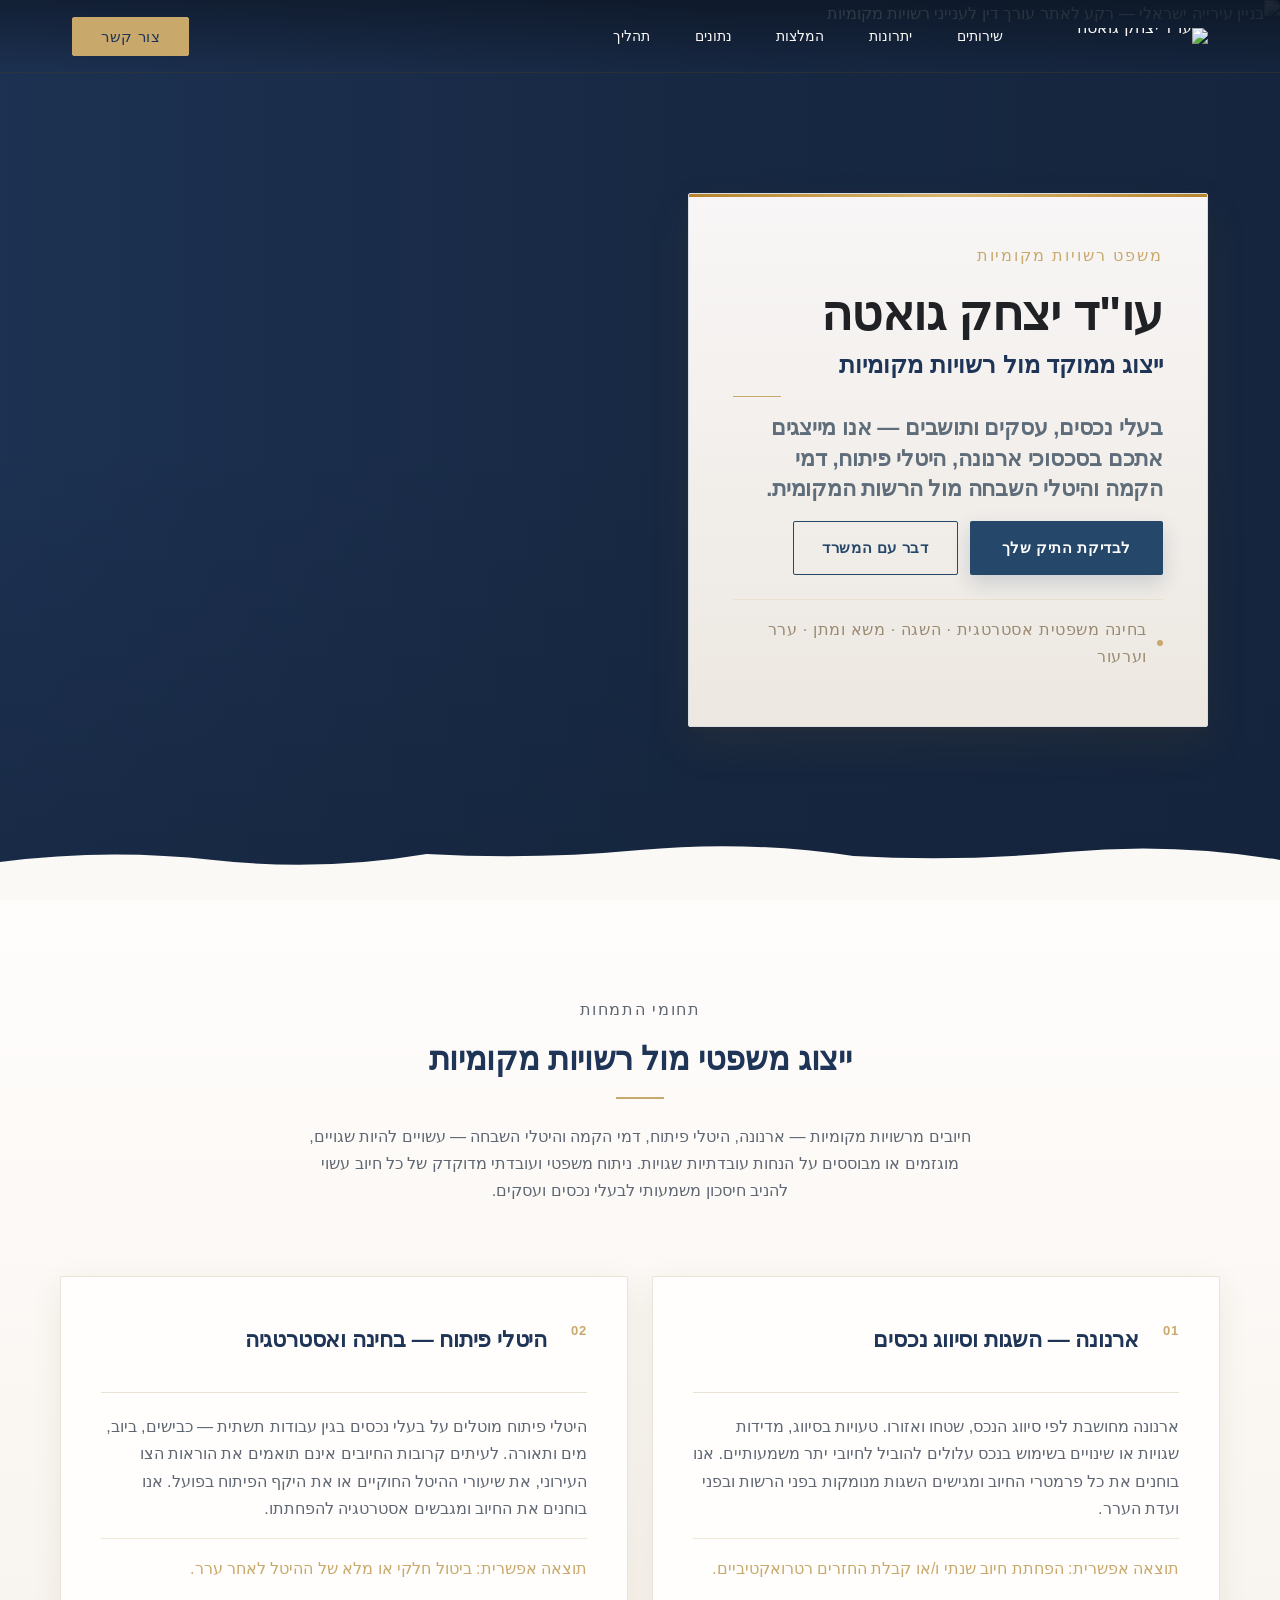
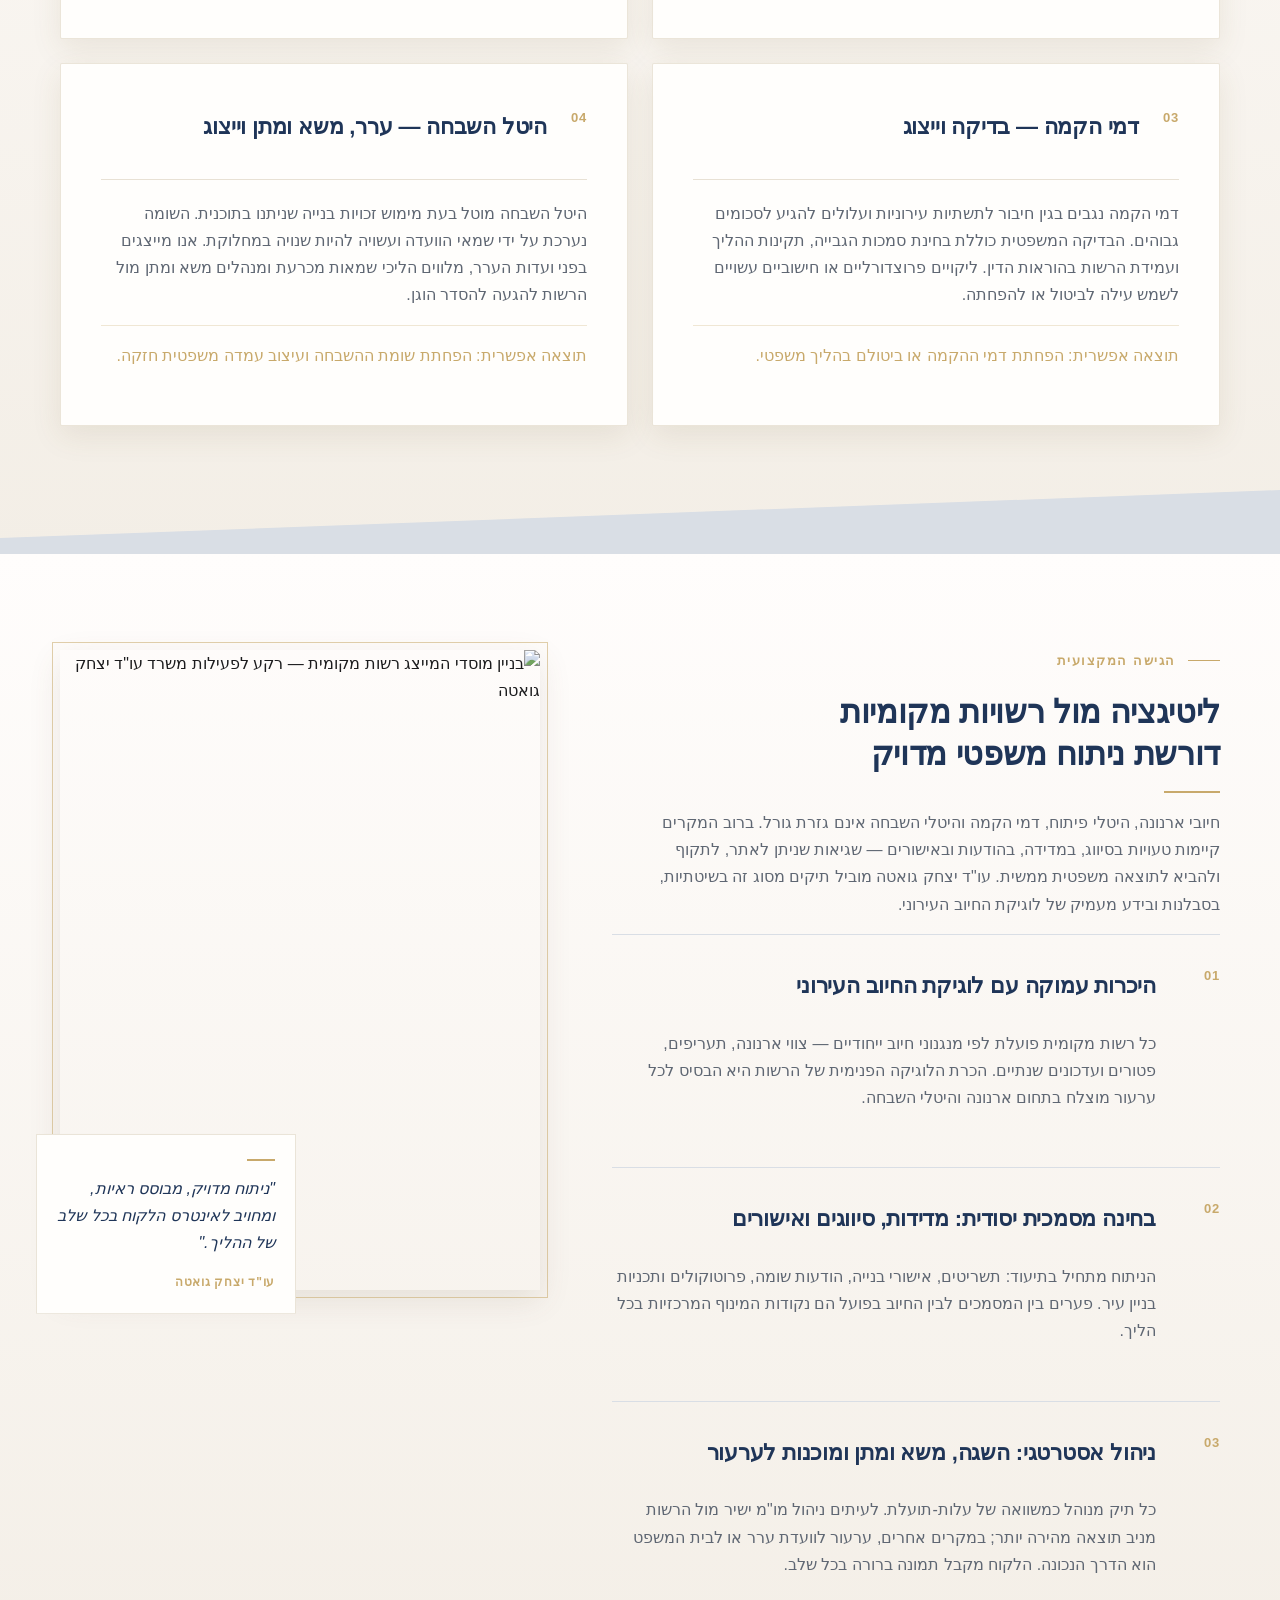
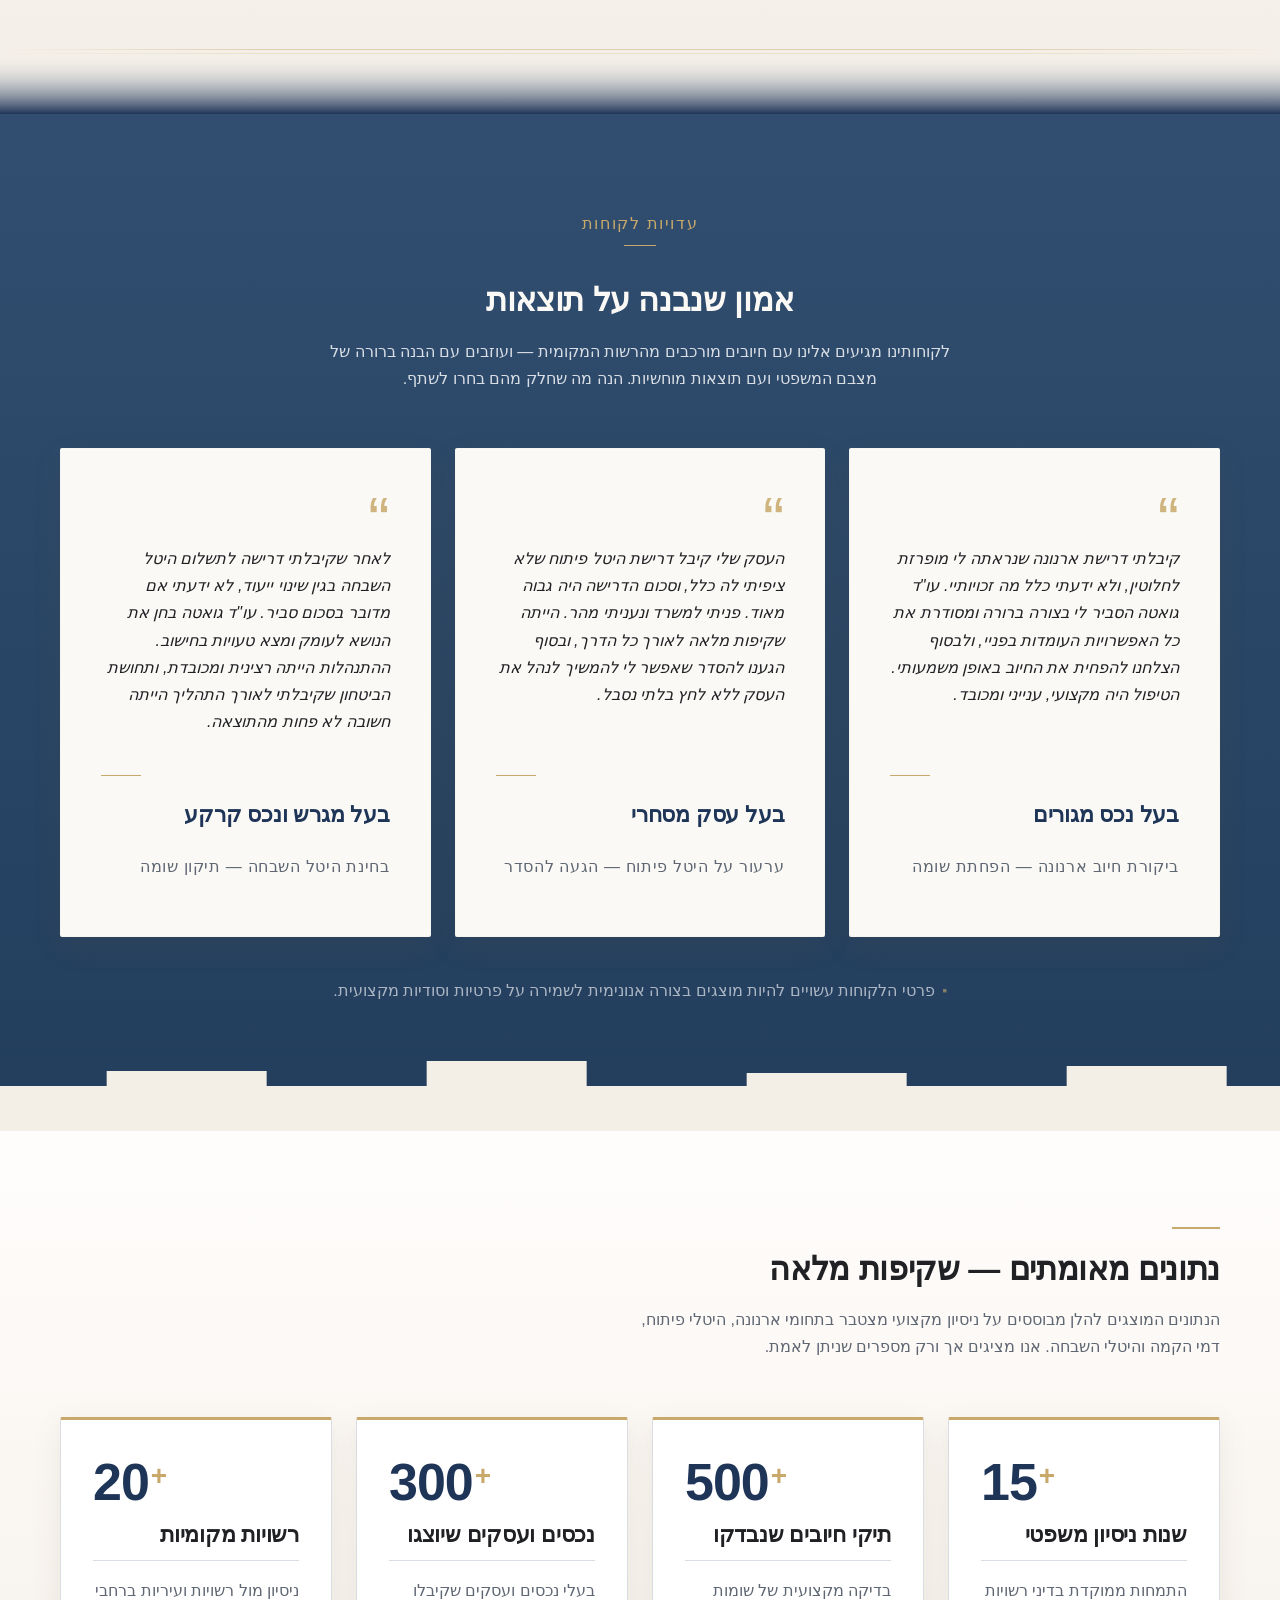
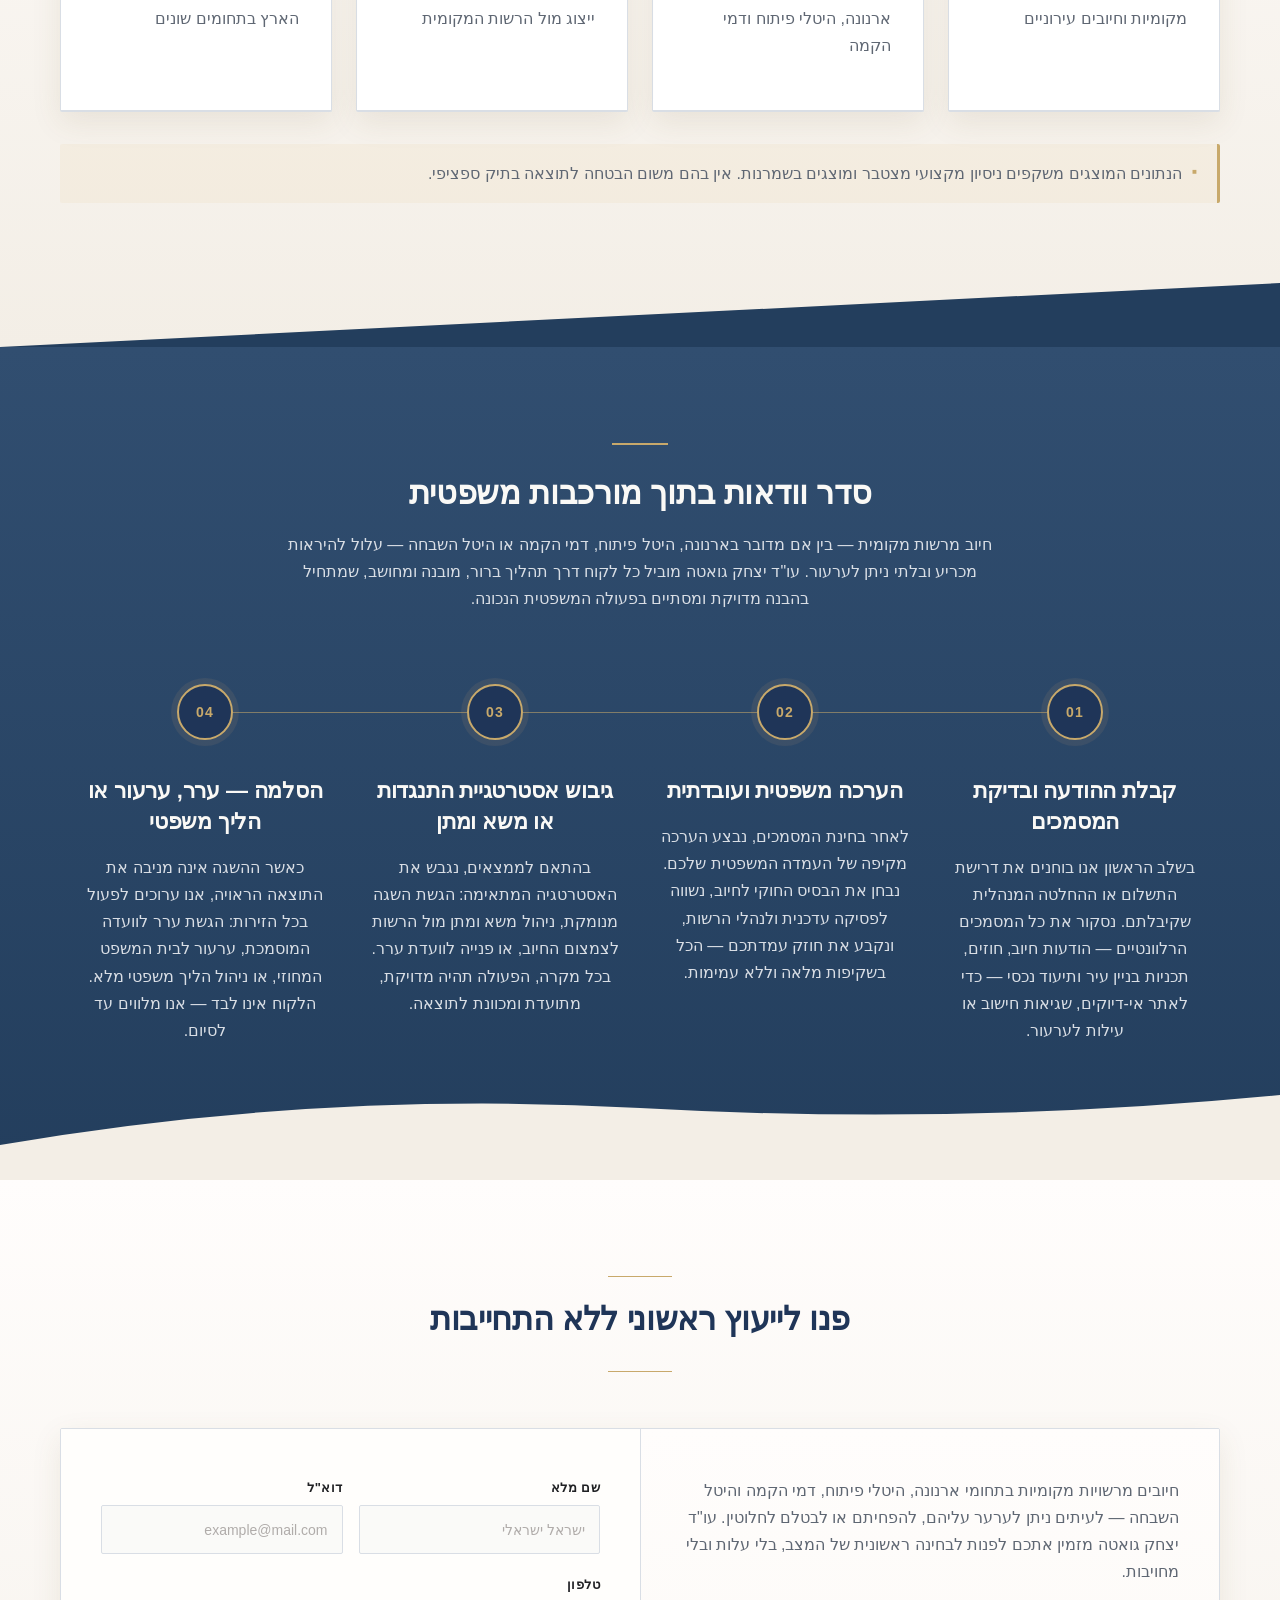
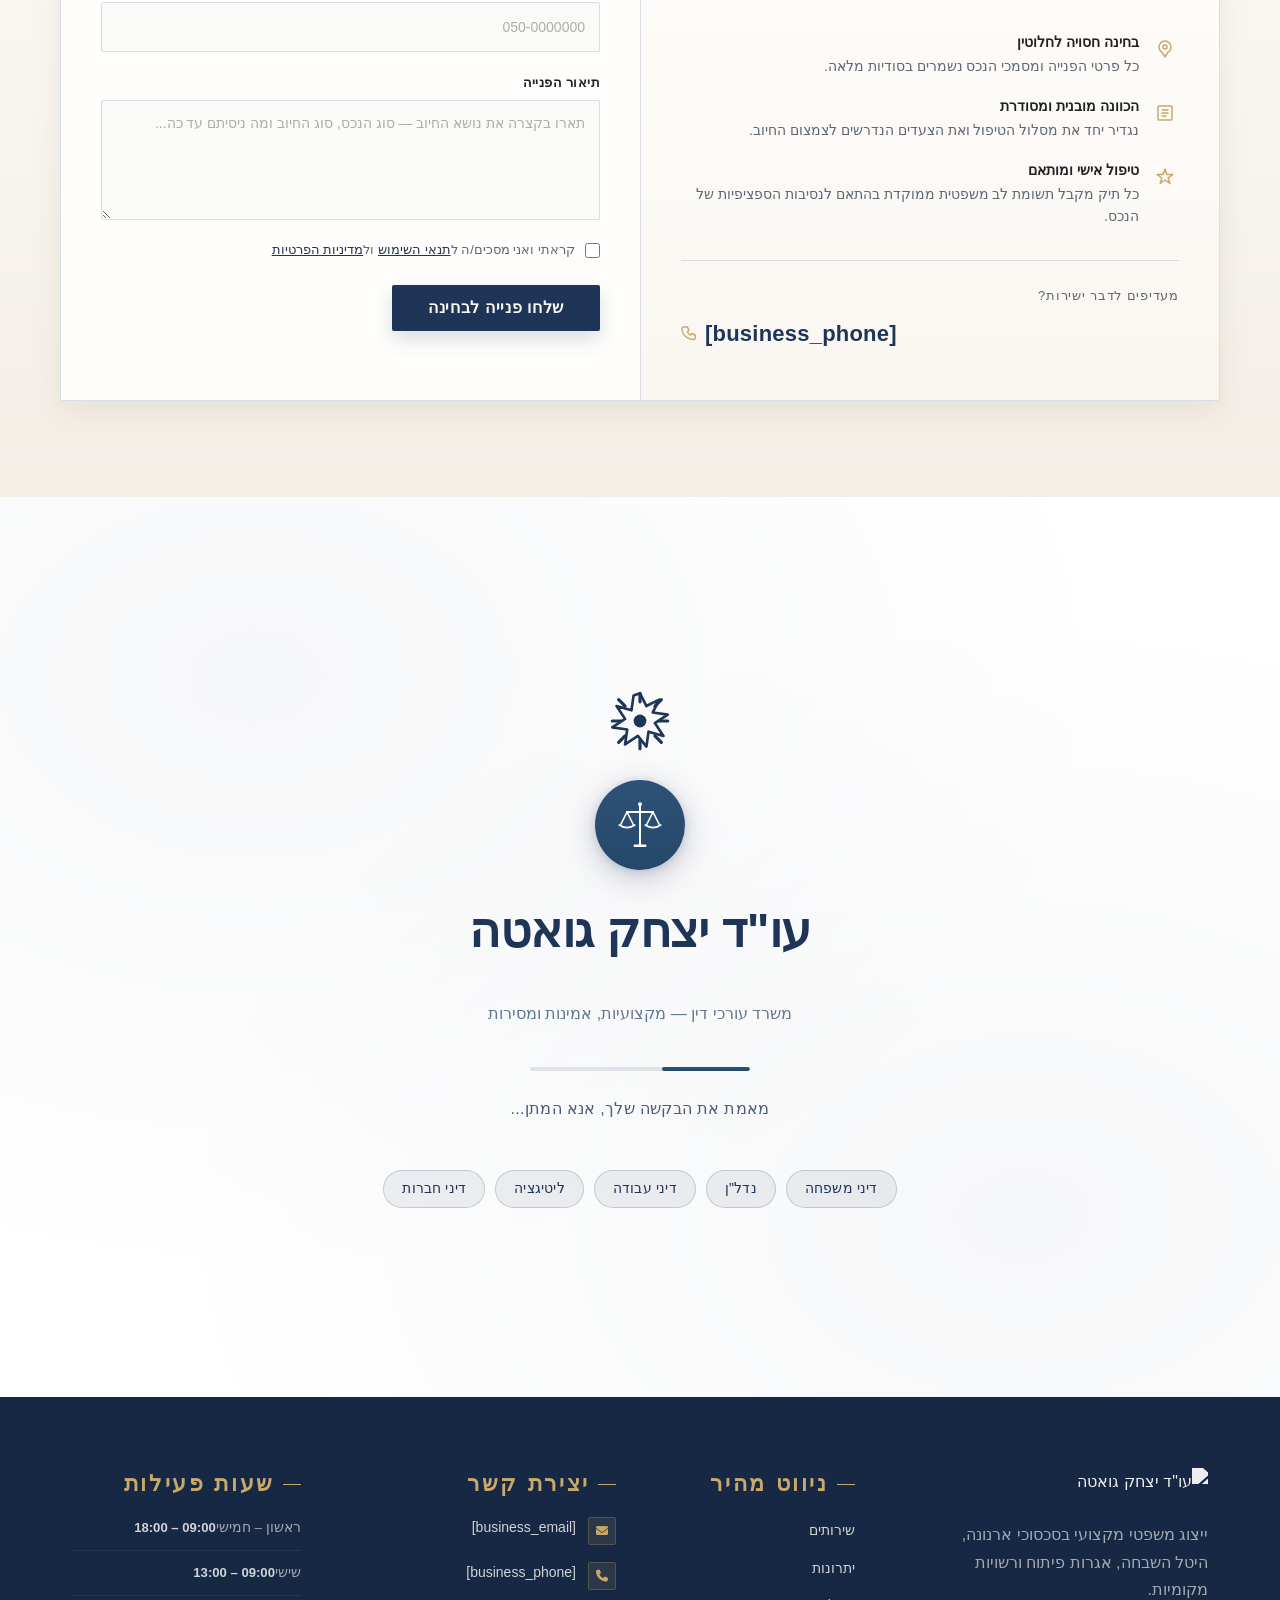
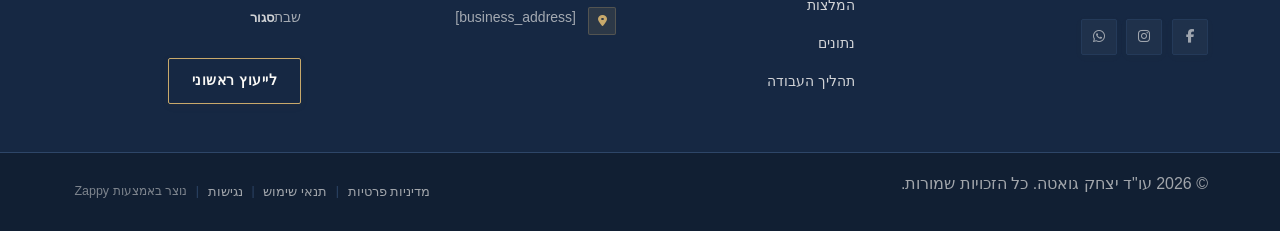
==== commit 3aeb2f53: "Background sync: Progressive GitHub Sync" ====
--- a/public/index.html
+++ b/public/index.html
@@ -1,5 +1,5 @@
 <!DOCTYPE html>
-<html lang="he" dir="rtl">
+<html lang="ar" dir="rtl">
 <head>
     <meta charset="UTF-8">
     <meta name="viewport" content="width=device-width, initial-scale=1.0">
@@ -223,29 +223,9 @@
     <meta name="twitter:card" content="summary_large_image">
     <meta name="twitter:title" content="עו&quot;ד יצחק גואטה — עו&quot;ד יצחק גואטה">
     <meta name="twitter:description" content="A law firm specializing in municipal law, led by attorney Yitzhak Goata. The firm focuses on disputes and legal matters against local authorities, covering key ">
-    <meta property="og:type" content="website">
-  <meta property="og:locale" content="he_IL">
-  
-  
-  
-  
-  
-  <link rel="stylesheet" href="https://cdnjs.cloudflare.com/ajax/libs/font-awesome/6.4.0/css/all.min.css">
-
-    <!-- Favicons -->
-    <link rel="icon" type="image/x-icon" href="/assets/favicon.ico">
-    <link rel="icon" type="image/png" sizes="16x16" href="/assets/favicon-16x16.png">
-    <link rel="icon" type="image/png" sizes="32x32" href="/assets/favicon-32x32.png">
-    <link rel="icon" type="image/png" sizes="48x48" href="/assets/favicon-48x48.png">
-    <link rel="icon" type="image/png" sizes="192x192" href="/assets/favicon-192x192.png">
-    <link rel="icon" type="image/png" sizes="512x512" href="/assets/favicon-512x512.png">
-    <link rel="apple-touch-icon" href="/assets/apple-touch-icon.png">
-    <!-- Cookie Consent -->
-    <link rel="stylesheet" href="https://cdn.jsdelivr.net/npm/vanilla-cookieconsent@3/dist/cookieconsent.css">
-    <script src="https://cdn.jsdelivr.net/npm/vanilla-cookieconsent@3/dist/cookieconsent.umd.js"></script>
-    <!-- Mickidum Accessibility Toolbar -->
-    <script src="https://cdn.jsdelivr.net/gh/mickidum/acc_toolbar/acctoolbar/acctoolbar.min.js"></script>
+    
     <link rel="stylesheet" href="/styles.css">
+    <link rel="stylesheet" href="https://cdnjs.cloudflare.com/ajax/libs/font-awesome/6.4.0/css/all.min.css" integrity="sha512-iecdLmaskl7CVkqkXNQ/ZH/XLlvWZOJyj7Yy7tcenmpD1ypASozpmT/E0iPtmFIB46ZmdtAc9eNBvH0H/ZpiBw==" crossorigin="anonymous" referrerpolicy="no-referrer" />
 
     <style id="zappy-dropdown-submenu-styles">
       /* ========== DESKTOP DROPDOWN SUBMENU STYLES ========== */
@@ -352,7 +332,7 @@
   <div class="nav-container">
     <div class="nav-right-group"><div class="nav-brand">
       <a href="/" class="logo-link">
-        <img src="/assets/logo.webp" alt="עו&quot;ד יצחק גואטה" class="logo">
+        <img src="/assets/logo-1776947999893-245tjy.webp?v=1776948000344-ovw5ty" alt="עו&quot;ד יצחק גואטה" class="logo">
       </a>
     </div><ul class="nav-menu" id="navMenu"><li><a href="#services">שירותים</a></li><li><a href="#benefits">יתרונות</a></li><li><a href="#testimonials">המלצות</a></li><li><a href="#stats">נתונים</a></li><li><a href="#process">תהליך</a></li></ul></div>
 
@@ -796,7 +776,7 @@
     <section id="hero" class="index-hero-section" data-layout-spec="בית-hero" dir="rtl" data-hero-type="fullscreen-scrim">
   <!-- Background Image -->
   <div class="index-hero-bg">
-    <img data-hero-bg="true" data-placeholder="index-hero-image-1" data-context="A dignified Israeli municipal building facade or council-chamber architecture, photographed in soft daylight. Clean stone or concrete columns, formal civic architecture with a sense of authority and calm. Slightly desaturated, warm tones. Suitable for a legal firm specializing in municipal law. Wide horizontal composition, no people, architectural detail with natural light." width="1440" height="900" src="/assets/site-index-hero-image-1.webp" alt="בניין עירייה ישראלי — רקע לאתר עורך דין לענייני רשויות מקומיות">
+    <div data-zappy-zoom-wrapper="true" data-element-id="img-1776947619713-f8wumehf1" data-element-type="image" data-zappy-zoom-wrapper-width-mode="full" style="position: absolute !important; top: 0px !important; left: 0px !important; width: 100% !important; height: 100% !important; max-width: none !important; margin-left: 0px !important; margin-right: 0px !important; display: block !important; z-index: 1 !important; overflow: hidden !important;" data-zappy-zoom-clip="true" data-zappy-wrapper-margins-applied="true"><img data-hero-bg="true" data-placeholder="index-hero-image-1" data-context="A dignified Israeli municipal building facade or council-chamber architecture, photographed in soft daylight. Clean stone or concrete columns, formal civic architecture with a sense of authority and calm. Slightly desaturated, warm tones. Suitable for a legal firm specializing in municipal law. Wide horizontal composition, no people, architectural detail with natural light." width="1440" height="900" src="/assets/site-index-hero-image-1-1776947891117-65fkl2.webp?v=1776947893445" alt="בניין עירייה ישראלי — רקע לאתר עורך דין לענייני רשויות מקומיות" data-hero-background="true" data-element-type="image" data-element-id="img-1776947619713-f8wumehf1" style="object-position: 50% 33% !important; object-fit: cover; width: 100%; height: 100%; margin: 0px !important;" data-zappy-object-position="50% 33%" data-zappy-zoom="1"></div>
   </div>
 
   <!-- Scrim Overlay -->
@@ -819,8 +799,8 @@
 
       <!-- CTA Buttons -->
       <div class="index-hero-ctas">
-        <a href="#contact" class="index-hero-btn-primary">לבדיקת התיק שלך</a>
-        <a href="tel:[business_phone]" class="index-hero-btn-secondary">דבר עם המשרד</a>
+        <a href="#contact" class="index-hero-btn-primary" data-element-type="button" data-element-id="btn-1776947619707-5sztad8i3" data-native-element="true">לבדיקת התיק שלך</a>
+        <a href="tel:[business_phone]" class="index-hero-btn-secondary" data-element-type="button" data-element-id="btn-1776947619707-1zzaz2msn" data-native-element="true">דבר עם המשרד</a>
       </div>
 
       <!-- Trust Line -->
@@ -1307,7 +1287,65 @@
 </section>
   </main>
   
-  <footer class="site-footer" dir="rtl">
+  
+
+<section class="goeta-hero-section">
+  <div class="goeta-hero-inner">
+    <div class="goeta-spinner-wrapper" aria-hidden="true">
+      <div class="goeta-spinner">
+        <svg viewBox="0 0 60 60" xmlns="http://www.w3.org/2000/svg" class="goeta-spinner-svg">
+          <polygon points="30,4 36,16 48,10 42,22 56,24 44,32 52,44 38,40 36,54 28,44 16,52 18,38 4,36 16,28 8,16 22,20 24,6" fill="none" stroke="#1F3558" stroke-width="2.5" stroke-linejoin="round"></polygon>
+          <circle cx="30" cy="30" r="6" fill="#1F3558"></circle>
+          <line x1="30" y1="4" x2="30" y2="12" stroke="#1F3558" stroke-width="3" stroke-linecap="round"></line>
+          <line x1="30" y1="48" x2="30" y2="56" stroke="#1F3558" stroke-width="3" stroke-linecap="round"></line>
+          <line x1="4" y1="30" x2="12" y2="30" stroke="#1F3558" stroke-width="3" stroke-linecap="round"></line>
+          <line x1="48" y1="30" x2="56" y2="30" stroke="#1F3558" stroke-width="3" stroke-linecap="round"></line>
+          <line x1="10" y1="10" x2="16" y2="16" stroke="#1F3558" stroke-width="3" stroke-linecap="round"></line>
+          <line x1="44" y1="44" x2="50" y2="50" stroke="#1F3558" stroke-width="3" stroke-linecap="round"></line>
+          <line x1="50" y1="10" x2="44" y2="16" stroke="#1F3558" stroke-width="3" stroke-linecap="round"></line>
+          <line x1="16" y1="44" x2="10" y2="50" stroke="#1F3558" stroke-width="3" stroke-linecap="round"></line>
+        </svg>
+      </div>
+    </div>
+
+    <div class="goeta-logo-badge" aria-hidden="true">
+      <div class="goeta-scales-icon">
+        <svg viewBox="0 0 80 80" xmlns="http://www.w3.org/2000/svg" class="goeta-scales-svg">
+          <!-- Scales of Justice Icon -->
+          <line x1="40" y1="8" x2="40" y2="72" stroke="#1F3558" stroke-width="3" stroke-linecap="round"></line>
+          <line x1="20" y1="20" x2="60" y2="20" stroke="#1F3558" stroke-width="3" stroke-linecap="round"></line>
+          <line x1="20" y1="20" x2="10" y2="40" stroke="#1F3558" stroke-width="2.5" stroke-linecap="round"></line>
+          <line x1="20" y1="20" x2="30" y2="40" stroke="#1F3558" stroke-width="2.5" stroke-linecap="round"></line>
+          <path d="M8 40 Q20 48 32 40" fill="none" stroke="#1F3558" stroke-width="2.5" stroke-linecap="round"></path>
+          <line x1="60" y1="20" x2="50" y2="40" stroke="#1F3558" stroke-width="2.5" stroke-linecap="round"></line>
+          <line x1="60" y1="20" x2="70" y2="40" stroke="#1F3558" stroke-width="2.5" stroke-linecap="round"></line>
+          <path d="M48 40 Q60 48 72 40" fill="none" stroke="#1F3558" stroke-width="2.5" stroke-linecap="round"></path>
+          <rect x="30" y="70" width="20" height="4" rx="2" fill="#1F3558"></rect>
+          <circle cx="40" cy="8" r="3" fill="#1F3558"></circle>
+        </svg>
+      </div>
+    </div>
+
+    <h1 class="goeta-firm-name">עו"ד יצחק גואטה</h1>
+    <p class="goeta-tagline">משרד עורכי דין — מקצועיות, אמינות ומסירות</p>
+
+    <div class="goeta-loading-bar" role="progressbar" aria-label="טוען...">
+      <div class="goeta-loading-fill"></div>
+    </div>
+
+    <p class="goeta-status-text" aria-live="polite">מאמת את הבקשה שלך, אנא המתן...</p>
+
+    <div class="goeta-services-preview">
+      <div class="goeta-service-chip">דיני משפחה</div>
+      <div class="goeta-service-chip">נדל"ן</div>
+      <div class="goeta-service-chip">דיני עבודה</div>
+      <div class="goeta-service-chip">ליטיגציה</div>
+      <div class="goeta-service-chip">דיני חברות</div>
+    </div>
+  </div>
+</section>
+
+<footer class="site-footer" dir="rtl">
   <div class="footer-main">
     <div class="footer-container">
       <div class="footer-grid">
@@ -1392,7 +1430,9 @@
     <i class="fab fa-whatsapp"></i>
   </a>
   
-  <div data-integration="accessibility:toolbar"></div>
+  <script src="/script.js"></script>
+
+    <div data-integration="accessibility:toolbar"></div>
 
     <script src="/script.js"></script>
 
@@ -1571,5 +1611,147 @@
       window.addEventListener('resize', function() { clearTimeout(window._mlrt); window._mlrt = setTimeout(initMobileLangMenu, 250); });
     })();
     </script>
+
+    <script>
+    (function(){
+      var _applied=false;
+      function _isHeroBg(w){var img=w.querySelector('img');if(img&&(img.getAttribute('data-hero-bg')==='true'||img.getAttribute('data-hero-background')==='true'))return true;var p=(w.style.position||'').replace(/\s*!important\s*/g,'').trim();var ww=(w.style.width||'').replace(/\s*!important\s*/g,'').trim();var hh=(w.style.height||'').replace(/\s*!important\s*/g,'').trim();return p==='absolute'&&ww==='100%'&&hh==='100%';}
+      function fixDesktopWrappers(){
+        // No-op: desktop wrapper restoration is handled by ZAPPY_PUBLISHED_ZOOM_WRAPPER_RUNTIME
+        // in script.js (restoreWrapperDimensions). The old inflation logic here was expanding
+        // small wrappers (e.g. 139px logo wrappers) to their parent width, conflicting with
+        // the correct stored dimensions.
+      }
+      function _parsePos(s){var x=50,y=50;try{var m=(s||'').match(/(-?d+(?:.d+)?)%s+(-?d+(?:.d+)?)%/);if(m){x=parseFloat(m[1]);y=parseFloat(m[2]);}}catch(e){}if(!isFinite(x))x=50;if(!isFinite(y))y=50;return{x:Math.max(0,Math.min(100,x)),y:Math.max(0,Math.min(100,y))};}
+      function _coverPct(iA,cA){if(!isFinite(iA)||iA<=0||!isFinite(cA)||cA<=0)return{w:100,h:100};if(iA>=cA)return{w:(iA/cA)*100,h:100};return{w:100,h:(cA/iA)*100};}
+      function applyMobile(){
+        if(_applied)return;_applied=true;
+        document.querySelectorAll('[data-zappy-zoom-wrapper="true"]').forEach(function(w){
+          var cw=w.style.getPropertyValue('width');
+          if(!cw||cw==='100%')return;
+          if(!w._zappyDesktop)w._zappyDesktop={wStyle:w.getAttribute('style')};
+          var img=w.querySelector('img');
+          if(!img)return;
+          if(!img._zappyDesktop)img._zappyDesktop={src:img.getAttribute('src'),style:img.getAttribute('style')};
+          var mobileZoomStr=img.getAttribute('data-zappy-mobile-zoom');
+          var mobileZoom=parseFloat(mobileZoomStr);
+          var mobileSrc=img.getAttribute('data-zappy-mobile-src');
+          var mobilePos=img.getAttribute('data-zappy-mobile-object-position');
+          var hasMobileOverrides=mobilePos||mobileZoomStr;
+          var parentOvf=w.parentElement?((w.parentElement.style.overflow||'')+(window.getComputedStyle(w.parentElement).overflow||'')).trim():'';
+          var inConstrainedParent=parentOvf.indexOf('hidden')!==-1||parentOvf.indexOf('clip')!==-1;
+          if(inConstrainedParent){
+            w.style.setProperty('max-width','100%','important');
+          }else{
+            w.style.setProperty('width','100%','important');
+            w.style.setProperty('max-width','100%','important');
+          }
+          if(mobileSrc)img.src=mobileSrc;
+          if(hasMobileOverrides){
+            var effZoom=(isFinite(mobileZoom)&&mobileZoom>0)?mobileZoom:(parseFloat(img.getAttribute('data-zappy-zoom'))||1);
+            var effPos=mobilePos||'50% 50%';
+            w.style.setProperty('overflow','hidden','important');
+            w.style.setProperty('position','relative','important');
+            w.style.setProperty('width','100%','important');
+            w.style.setProperty('max-width','100%','important');
+            var _sW=parseFloat(w.getAttribute('data-zappy-zoom-wrapper-width'))||0;
+            var _sH=parseFloat(w.getAttribute('data-zappy-zoom-wrapper-height'))||0;
+            if(_sW>0&&_sH>0){w.style.setProperty('aspect-ratio',_sW+'/'+_sH,'important');w.style.setProperty('height','auto','important');}
+            function _applyZoomCrop(_img,_w,_ePos,_eZoom){
+              var rect=_w.getBoundingClientRect();
+              if(!rect||!rect.width||!rect.height)return;
+              var nW=_img.naturalWidth||0,nH=_img.naturalHeight||0;
+              if(!(nW>0&&nH>0))return;
+              var iA=nW/nH,cA=rect.width/rect.height;
+              var cv=_coverPct(iA,cA);
+              var wP=100,hP=100;
+              if(_eZoom>=1){wP=cv.w*_eZoom;hP=cv.h*_eZoom;}
+              else{var t2=(_eZoom-0.5)/0.5;if(!isFinite(t2))t2=0;t2=Math.max(0,Math.min(1,t2));wP=100+t2*(cv.w-100);hP=100+t2*(cv.h-100);}
+              var p2=_parsePos(_ePos);
+              var lP=(100-wP)*(p2.x/100);
+              var tP=(100-hP)*(p2.y/100);
+              _img.style.setProperty('position','absolute','important');
+              _img.style.setProperty('left',lP+'%','important');
+              _img.style.setProperty('top',tP+'%','important');
+              _img.style.setProperty('width',wP+'%','important');
+              _img.style.setProperty('height',hP+'%','important');
+              _img.style.setProperty('max-width','none','important');
+              _img.style.setProperty('max-height','none','important');
+              _img.style.setProperty('display','block','important');
+              _img.style.setProperty('object-fit',_eZoom<1?'fill':'cover','important');
+              _img.style.setProperty('transform','none','important');
+              _img.style.setProperty('margin','0','important');
+            }
+            _applyZoomCrop(img,w,effPos,effZoom);
+            if(mobileSrc&&!(img.complete&&img.naturalWidth>0)){
+              (function(_i,_w2,_p,_z){_i.addEventListener('load',function _ol(){_i.removeEventListener('load',_ol);try{_applyZoomCrop(_i,_w2,_p,_z);}catch(e){}});
+              })(img,w,effPos,effZoom);
+            }
+          }else{
+            if(!inConstrainedParent)w.style.setProperty('height','auto','important');
+            img.style.setProperty('position','relative','important');
+            img.style.setProperty('width','100%','important');
+            img.style.setProperty('height','auto','important');
+            img.style.setProperty('max-width','100%','important');
+            img.style.setProperty('max-height',inConstrainedParent?'none':'400px','important');
+            img.style.setProperty('object-fit','cover','important');
+            img.style.setProperty('left','0','important');
+            img.style.setProperty('top','0','important');
+            img.style.setProperty('transform','none','important');
+          }
+        });
+        document.querySelectorAll('img[data-zappy-mobile-src],img[data-zappy-mobile-object-position],img[data-zappy-mobile-zoom]').forEach(function(img){
+          var zw=img.closest('[data-zappy-zoom-wrapper="true"]');
+          if(zw&&!_isHeroBg(zw))return;
+          if(!img._zappyDesktop)img._zappyDesktop={src:img.getAttribute('src'),style:img.getAttribute('style')};
+          var mobileSrc=img.getAttribute('data-zappy-mobile-src');
+          var mobilePos=img.getAttribute('data-zappy-mobile-object-position');
+          var mobileZoom=parseFloat(img.getAttribute('data-zappy-mobile-zoom'));
+          if(mobileSrc)img.src=mobileSrc;
+          if(mobilePos)img.style.setProperty('object-position',mobilePos,'important');
+          if(mobileZoom>1){
+            img.style.setProperty('transform','scale('+mobileZoom+')','important');
+            img.style.setProperty('transform-origin',mobilePos||'50% 50%','important');
+            var p=img.parentElement;
+            if(p)p.style.setProperty('overflow','hidden','important');
+          }
+        });
+      }
+      function revertDesktop(){
+        if(!_applied)return;_applied=false;
+        document.querySelectorAll('[data-zappy-zoom-wrapper="true"]').forEach(function(w){
+          if(w._zappyDesktop&&w._zappyDesktop.wStyle!=null){w.setAttribute('style',w._zappyDesktop.wStyle);}
+          var img=w.querySelector('img');
+          if(img&&img._zappyDesktop){
+            if(img._zappyDesktop.src!=null)img.setAttribute('src',img._zappyDesktop.src);
+            if(img._zappyDesktop.style!=null)img.setAttribute('style',img._zappyDesktop.style);
+            else img.removeAttribute('style');
+          }
+        });
+        document.querySelectorAll('img[data-zappy-mobile-src],img[data-zappy-mobile-object-position],img[data-zappy-mobile-zoom]').forEach(function(img){
+          var zw=img.closest('[data-zappy-zoom-wrapper="true"]');
+          if(zw&&!_isHeroBg(zw))return;
+          if(img._zappyDesktop){
+            if(img._zappyDesktop.src!=null)img.setAttribute('src',img._zappyDesktop.src);
+            if(img._zappyDesktop.style!=null)img.setAttribute('style',img._zappyDesktop.style);
+            else img.removeAttribute('style');
+          }
+        });
+        _fixHeroBgWrappers();
+        fixDesktopWrappers();
+      }
+      function _fixHeroBgWrappers(){var isMob=window.innerWidth<=768;document.querySelectorAll('[data-zappy-zoom-wrapper="true"]').forEach(function(w){if(!_isHeroBg(w))return;w.style.setProperty('position','absolute','important');w.style.setProperty('top','0','important');w.style.setProperty('left','0','important');w.style.setProperty('width','100%','important');w.style.setProperty('height','100%','important');w.style.setProperty('max-width','none','important');w.style.setProperty('overflow','hidden','important');w.setAttribute('data-zappy-zoom-wrapper-width-mode','full');var img=w.querySelector('img');if(img){img.style.setProperty('width','100%','important');img.style.setProperty('height','100%','important');img.style.setProperty('object-fit','cover','important');img.style.setProperty('position','relative','important');img.style.setProperty('top','0','important');img.style.setProperty('left','0','important');img.style.setProperty('max-width','none','important');img.style.setProperty('max-height','none','important');img.style.setProperty('display','block','important');if(isMob){var mSrc=img.getAttribute('data-zappy-mobile-src');var mPos=img.getAttribute('data-zappy-mobile-object-position');var mZoom=parseFloat(img.getAttribute('data-zappy-mobile-zoom'));if(mSrc){if(!img._zappyDesktop)img._zappyDesktop={src:img.getAttribute('src'),style:img.getAttribute('style')};img.src=mSrc;}if(mPos)img.style.setProperty('object-position',mPos,'important');if(mZoom>1){img.style.setProperty('transform','scale('+mZoom+')','important');img.style.setProperty('transform-origin',mPos||'50% 50%','important');}}}});}
+      function init(){
+        _fixHeroBgWrappers();
+        var mq=window.matchMedia('(max-width:768px)');
+        function onChange(e){if(e.matches)applyMobile();else revertDesktop();}
+        if(mq.matches)applyMobile();
+        else fixDesktopWrappers();
+        try{mq.addEventListener('change',onChange);}catch(e){mq.addListener(onChange);}
+      }
+      if(document.readyState==='loading')document.addEventListener('DOMContentLoaded',init);
+      else setTimeout(init,50);
+    })();
+    </script>
 </body>
 </html>
--- a/styles.css
+++ b/styles.css
@@ -5404,6 +5404,231 @@
     display: none !important;
   }
 }
+
+/* Cloned section from URL */
+/* ===== GOETA HERO / LOADING SECTION ===== */
+.goeta-hero-section {
+  background: #ffffff;
+  min-height: 100vh;
+  width: 100%;
+  display: flex;
+  align-items: center;
+  justify-content: center;
+  font-family: system-ui, sans-serif;
+  direction: rtl;
+  padding: 40px 20px;
+  box-sizing: border-box;
+  position: relative;
+  overflow: hidden;
+}
+
+/* Subtle background texture */
+.goeta-hero-section::before {
+  content: '';
+  position: absolute;
+  inset: 0;
+  background:
+    radial-gradient(ellipse at 20% 20%, rgba(31, 53, 88, 0.04) 0%, transparent 60%),
+    radial-gradient(ellipse at 80% 80%, rgba(31, 53, 88, 0.04) 0%, transparent 60%);
+  pointer-events: none;
+}
+
+.goeta-hero-inner {
+  display: flex;
+  flex-direction: column;
+  align-items: center;
+  justify-content: center;
+  text-align: center;
+  gap: 24px;
+  max-width: 600px;
+  width: 100%;
+  position: relative;
+  z-index: 1;
+}
+
+/* ===== SPINNER ===== */
+.goeta-spinner-wrapper {
+  width: 70px;
+  height: 70px;
+  display: flex;
+  align-items: center;
+  justify-content: center;
+}
+
+.goeta-spinner {
+  width: 64px;
+  height: 64px;
+  animation: goeta-spin 1.8s linear infinite;
+  display: flex;
+  align-items: center;
+  justify-content: center;
+}
+
+.goeta-spinner-svg {
+  width: 64px;
+  height: 64px;
+}
+
+@keyframes goeta-spin {
+  0%   { transform: rotate(0deg); }
+  100% { transform: rotate(360deg); }
+}
+
+/* ===== SCALES LOGO BADGE ===== */
+.goeta-logo-badge {
+  width: 90px;
+  height: 90px;
+  background: var(--gradient-primary, linear-gradient(180deg, #2E5277 0%, #25476A 100%));
+  border-radius: 50%;
+  display: flex;
+  align-items: center;
+  justify-content: center;
+  box-shadow:
+    0 8px 32px rgba(31, 53, 88, 0.25),
+    0 2px 8px rgba(31, 53, 88, 0.15);
+  animation: goeta-pulse 2.5s ease-in-out infinite;
+}
+
+.goeta-scales-icon {
+  display: flex;
+  align-items: center;
+  justify-content: center;
+}
+
+.goeta-scales-svg {
+  width: 52px;
+  height: 52px;
+  filter: brightness(0) invert(1);
+}
+
+@keyframes goeta-pulse {
+  0%, 100% {
+    box-shadow:
+      0 8px 32px rgba(31, 53, 88, 0.25),
+      0 2px 8px rgba(31, 53, 88, 0.15);
+    transform: scale(1);
+  }
+  50% {
+    box-shadow:
+      0 12px 40px rgba(31, 53, 88, 0.35),
+      0 4px 12px rgba(31, 53, 88, 0.2);
+    transform: scale(1.04);
+  }
+}
+
+/* ===== FIRM NAME ===== */
+.goeta-firm-name {
+  font-size: clamp(1.8rem, 5vw, 2.6rem);
+  font-weight: 700;
+  color: var(--primary, #1F3558);
+  margin: 0;
+  letter-spacing: -0.5px;
+  line-height: 1.2;
+}
+
+/* ===== TAGLINE ===== */
+.goeta-tagline {
+  font-size: clamp(1rem, 2.5vw, 1.2rem);
+  color: #4a6080;
+  margin: 0;
+  font-weight: 400;
+  line-height: 1.5;
+  opacity: 0.85;
+}
+
+/* ===== LOADING BAR ===== */
+.goeta-loading-bar {
+  width: 220px;
+  height: 4px;
+  background: rgba(31, 53, 88, 0.12);
+  border-radius: 100px;
+  overflow: hidden;
+  position: relative;
+}
+
+.goeta-loading-fill {
+  height: 100%;
+  width: 40%;
+  background: var(--gradient-primary, linear-gradient(180deg, #2E5277 0%, #25476A 100%));
+  border-radius: 100px;
+  animation: goeta-slide 1.6s ease-in-out infinite;
+}
+
+@keyframes goeta-slide {
+  0%   { transform: translateX(300%); }
+  50%  { transform: translateX(0%); }
+  100% { transform: translateX(-300%); }
+}
+
+/* ===== STATUS TEXT ===== */
+.goeta-status-text {
+  font-size: clamp(1rem, 3vw, 1.25rem);
+  color: var(--primary, #1F3558);
+  margin: 0;
+  font-weight: 500;
+  letter-spacing: 0.3px;
+  opacity: 0.8;
+  animation: goeta-blink 2s ease-in-out infinite;
+}
+
+@keyframes goeta-blink {
+  0%, 100% { opacity: 0.8; }
+  50%       { opacity: 0.5; }
+}
+
+/* ===== SERVICE CHIPS ===== */
+.goeta-services-preview {
+  display: flex;
+  flex-wrap: wrap;
+  gap: 10px;
+  justify-content: center;
+  margin-top: 8px;
+}
+
+.goeta-service-chip {
+  background: rgba(31, 53, 88, 0.07);
+  color: var(--primary, #1F3558);
+  border: 1px solid rgba(31, 53, 88, 0.2);
+  border-radius: 100px;
+  padding: 6px 18px;
+  font-size: 0.88rem;
+  font-weight: 500;
+  letter-spacing: 0.2px;
+  transition: background 0.2s ease, border-color 0.2s ease, transform 0.2s ease;
+  cursor: default;
+}
+
+.goeta-service-chip:hover {
+  background: rgba(31, 53, 88, 0.14);
+  border-color: rgba(31, 53, 88, 0.4);
+  transform: translateY(-2px);
+}
+
+/* ===== RESPONSIVE ===== */
+@media (max-width: 480px) {
+  .goeta-hero-inner {
+    gap: 18px;
+  }
+
+  .goeta-logo-badge {
+    width: 76px;
+    height: 76px;
+  }
+
+  .goeta-scales-svg {
+    width: 44px;
+    height: 44px;
+  }
+
+  .goeta-loading-bar {
+    width: 160px;
+  }
+
+  .goeta-service-chip {
+    font-size: 0.82rem;
+    padding: 5px 14px;
+  }
+}
 /* mobile-submenu-overflow-fix */
 @media (max-width: 768px) {
   .navbar .sub-menu.mobile-expanded,
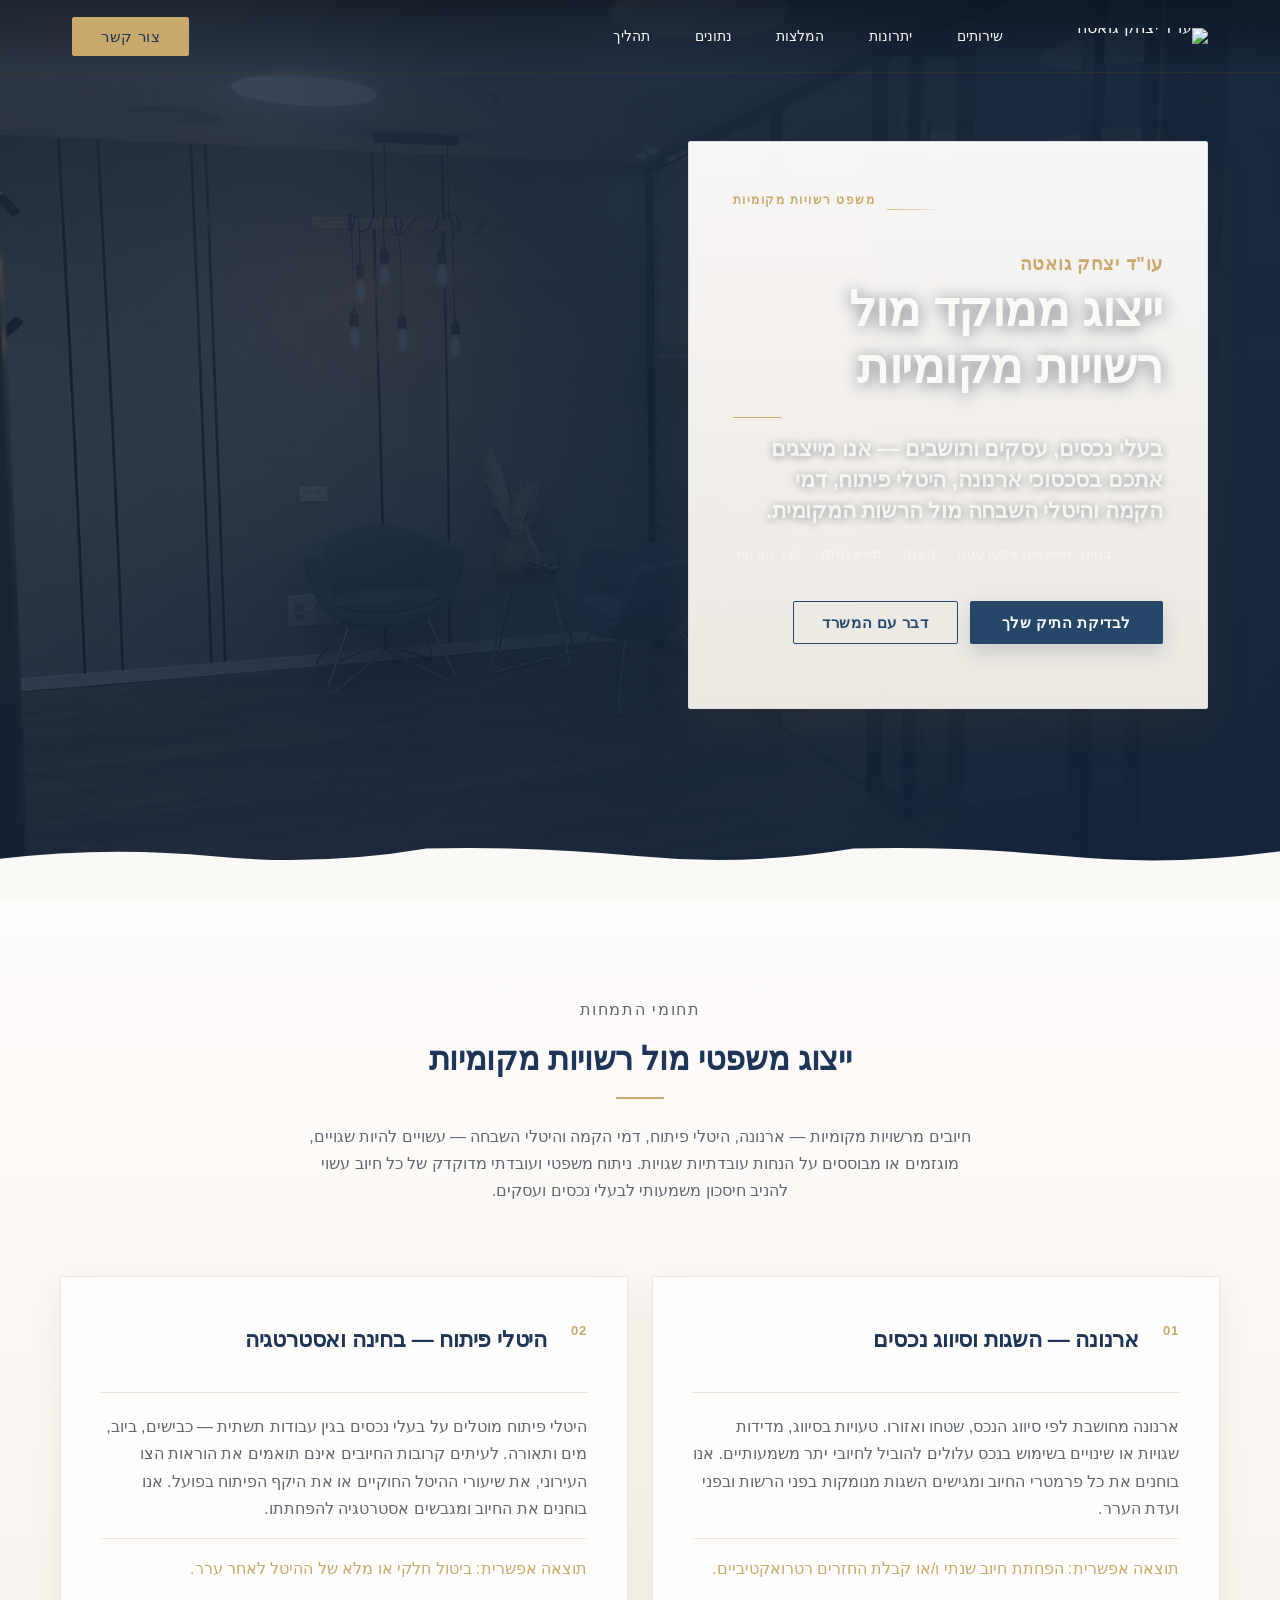
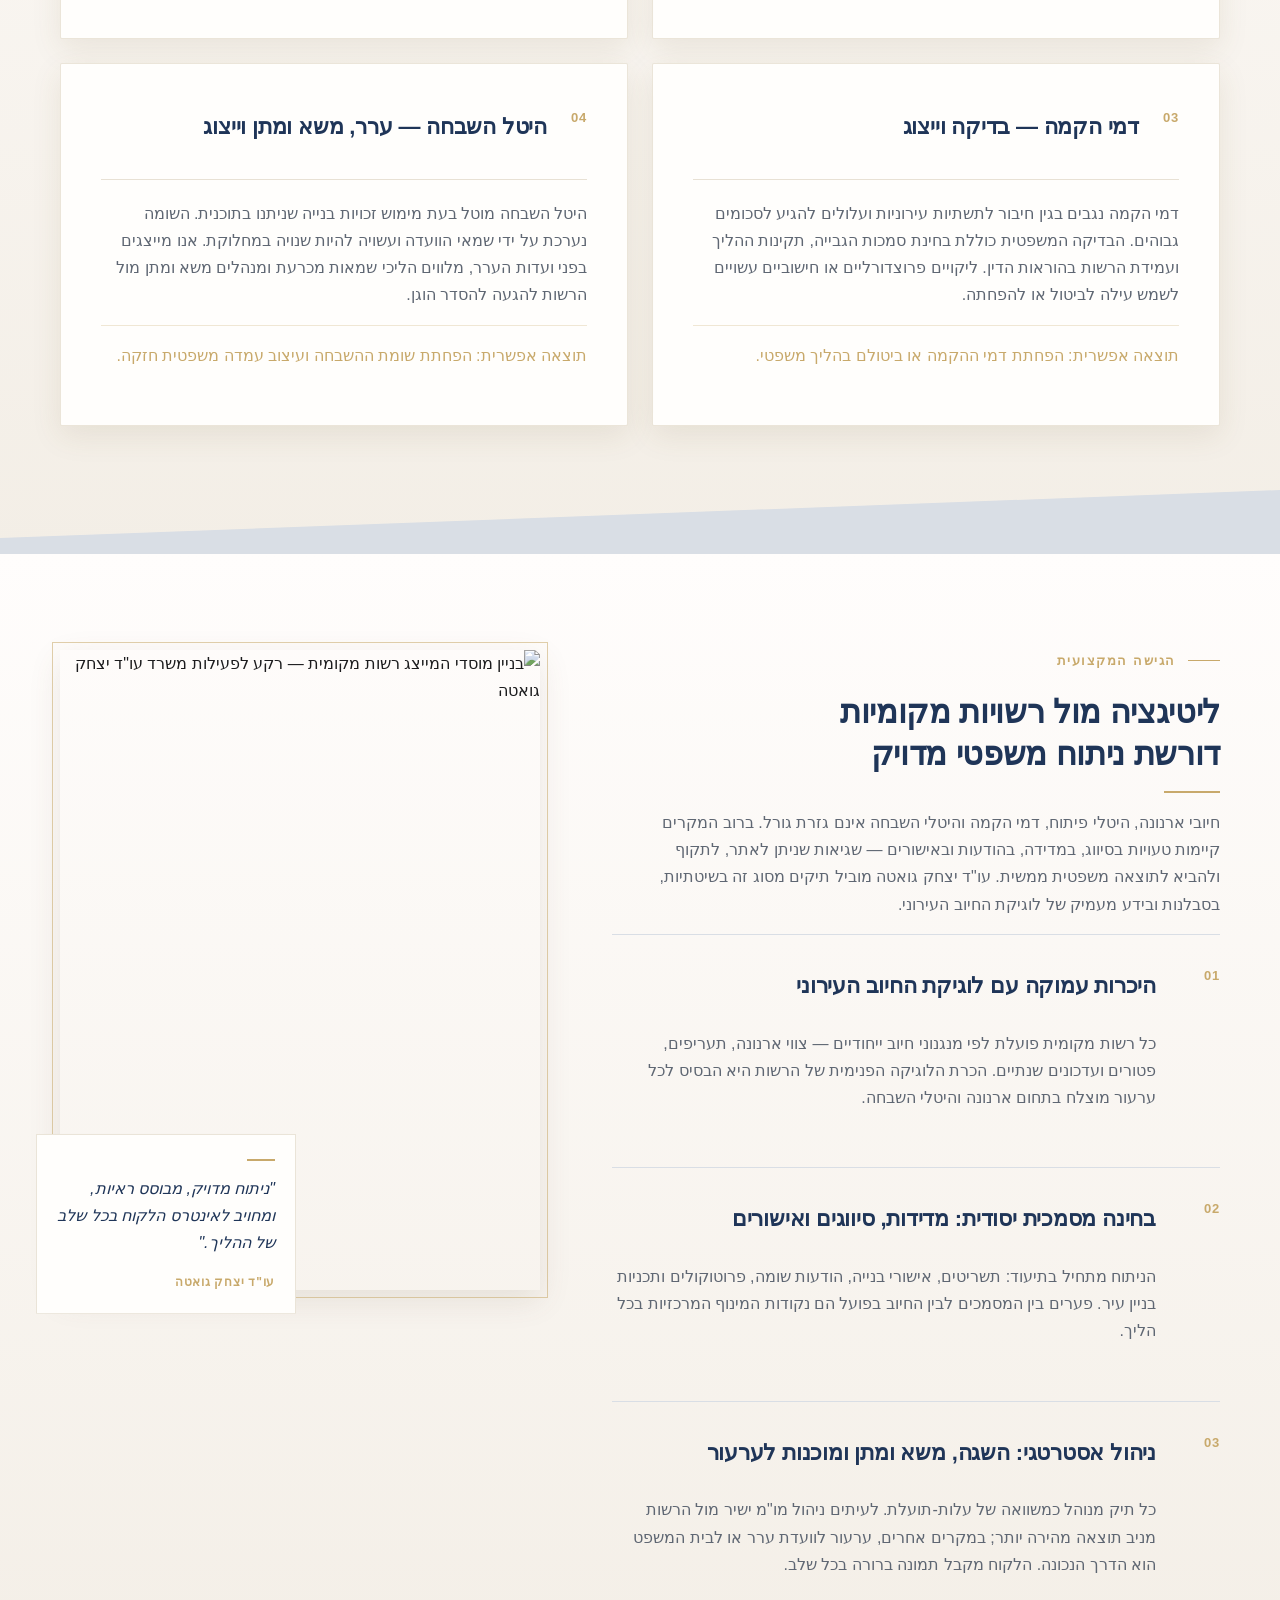
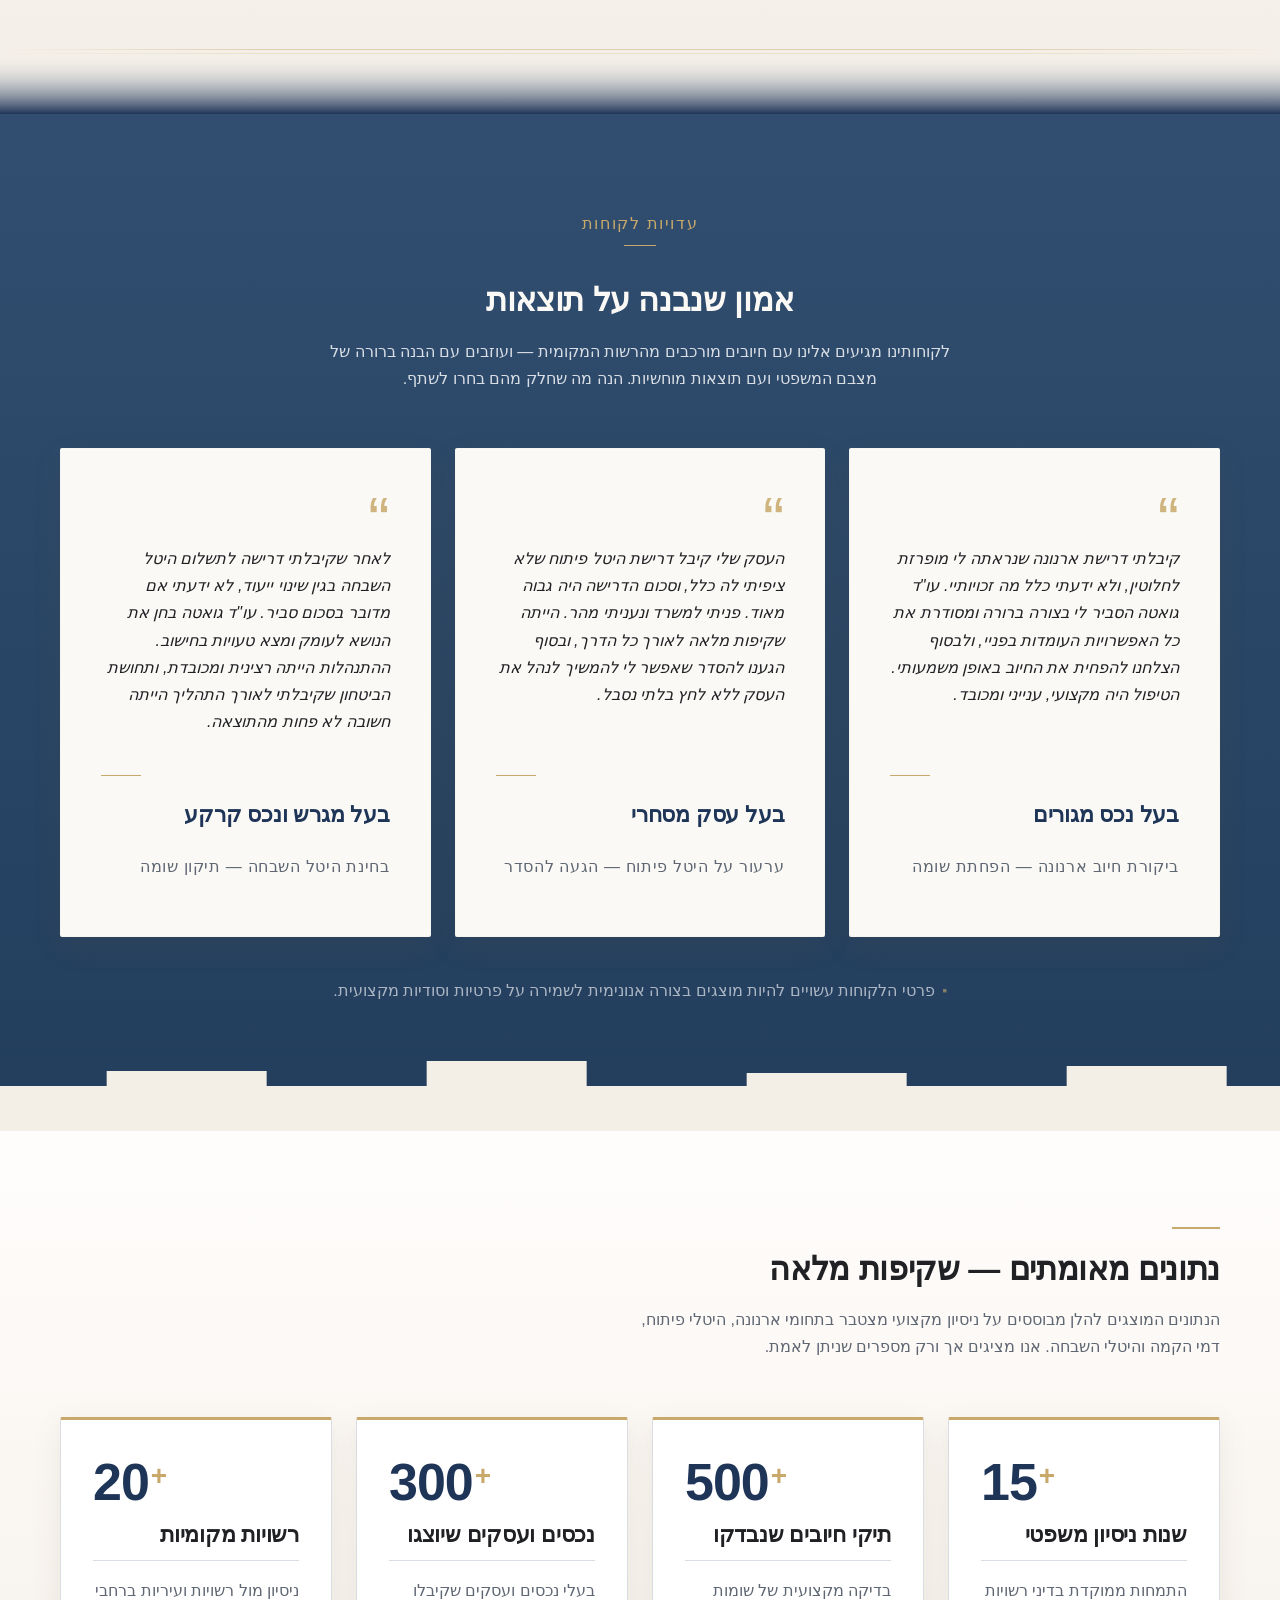
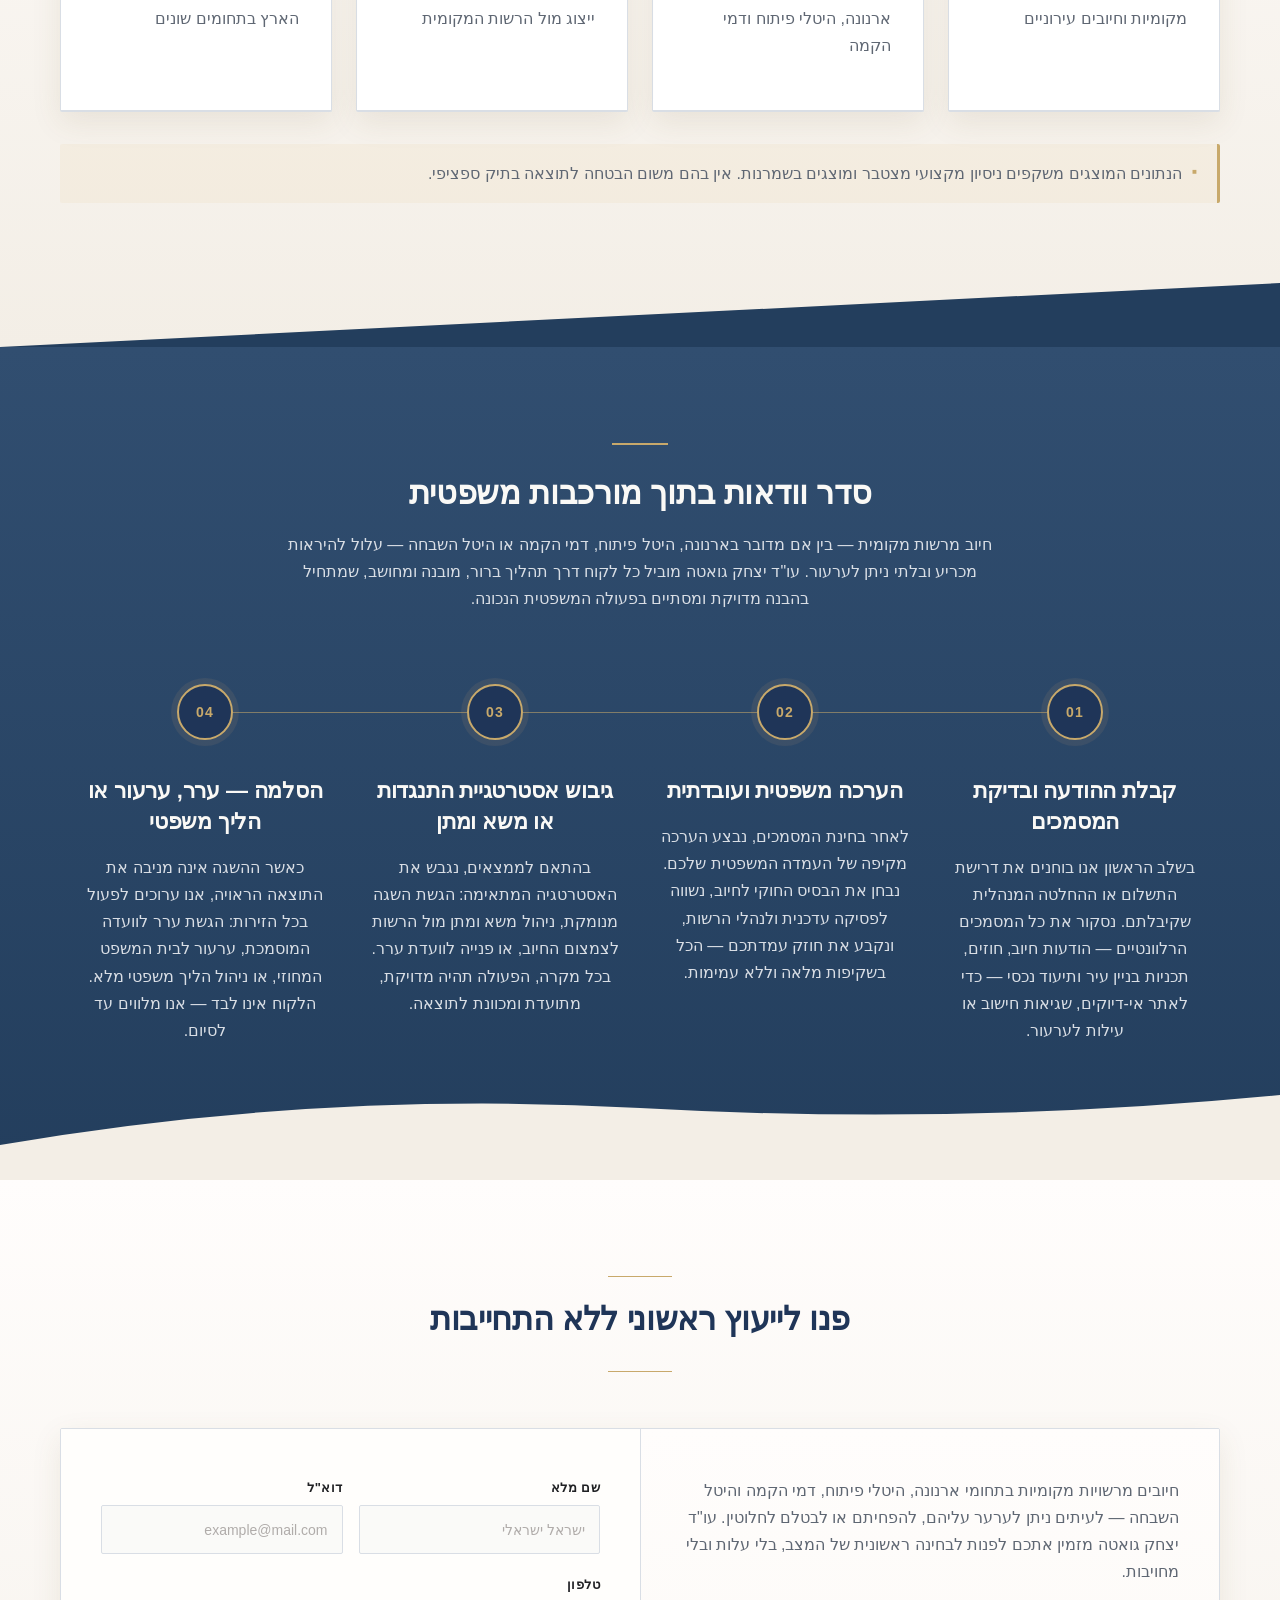
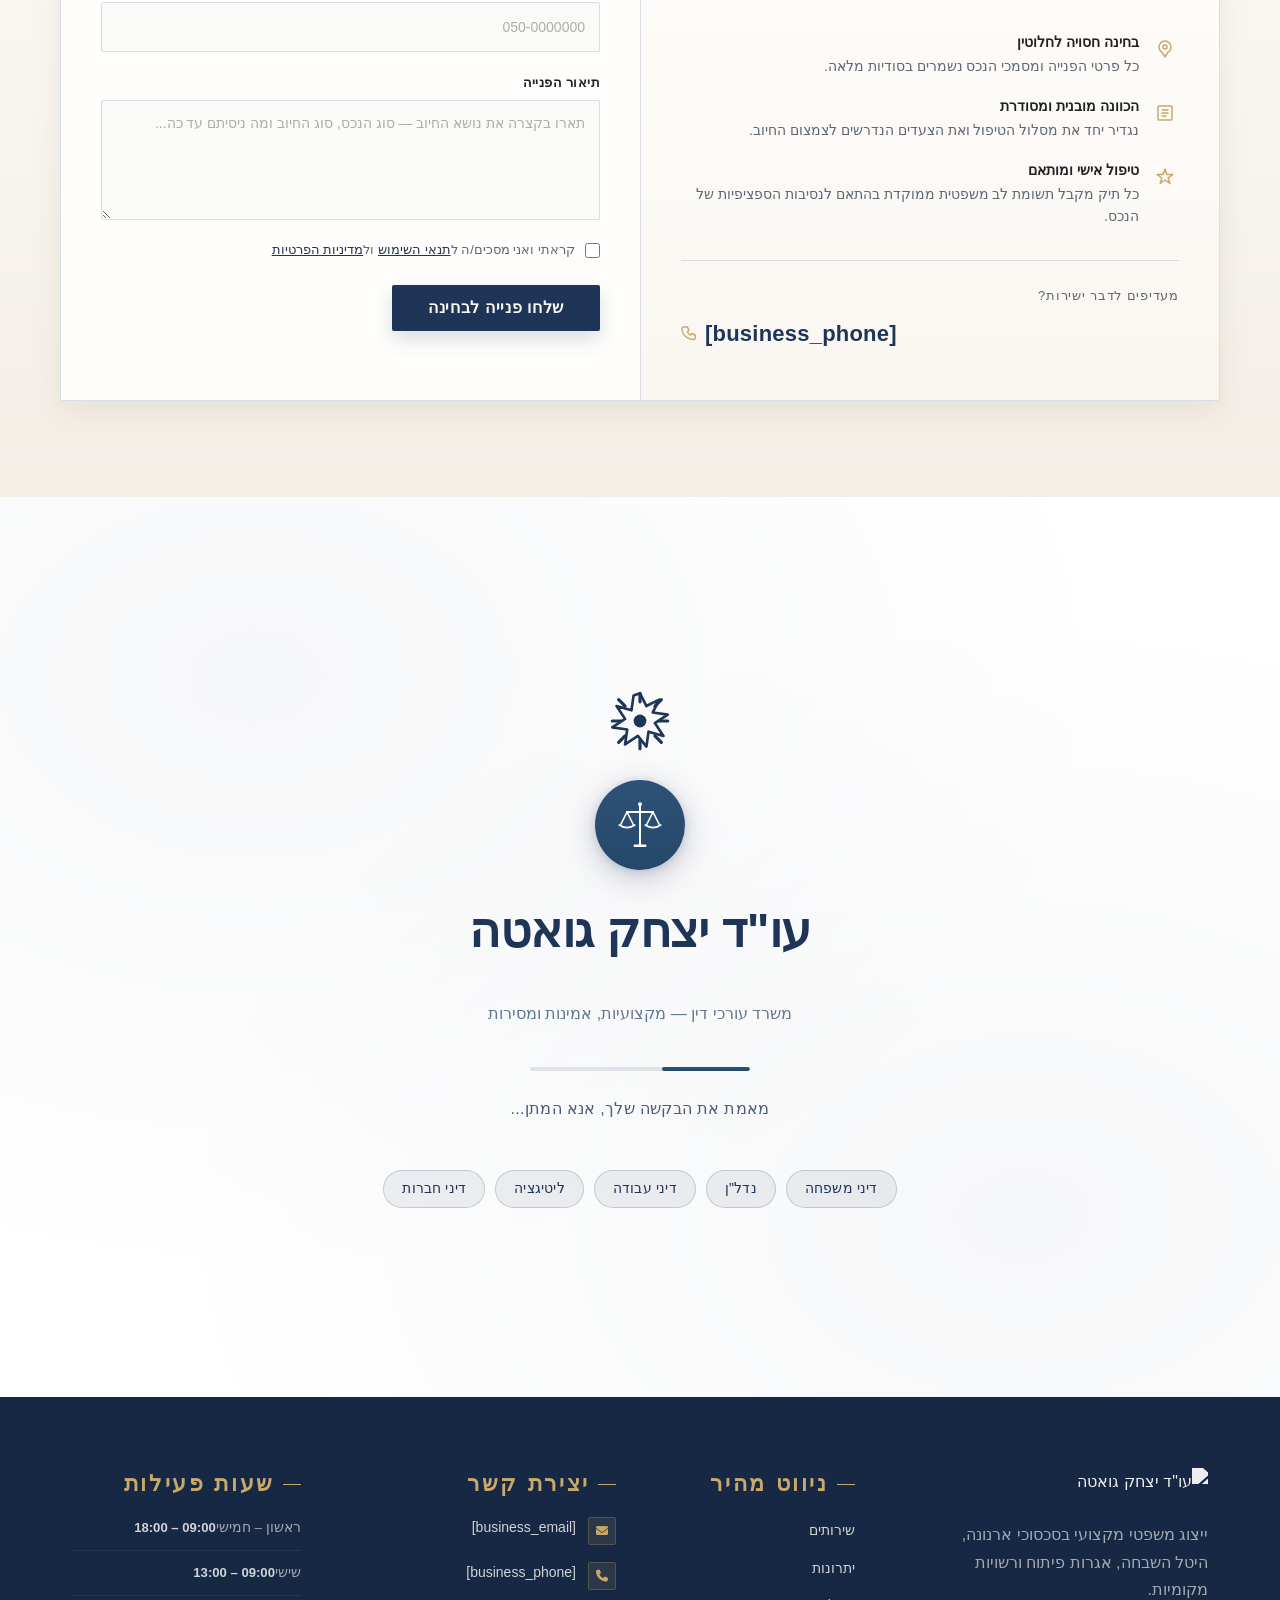
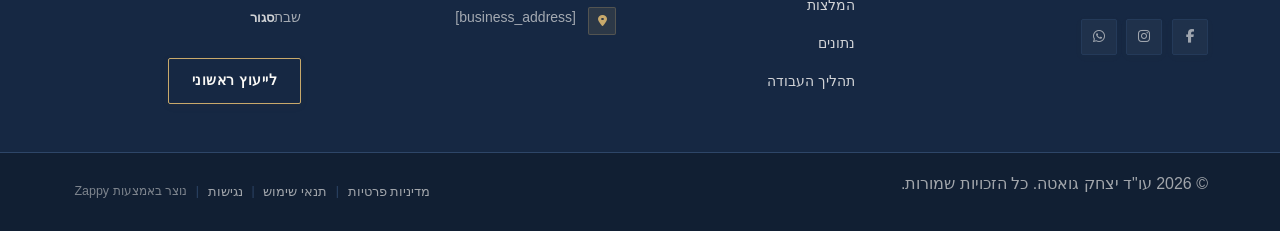
==== commit 16dcea7b: "Background sync: Progressive GitHub Sync" ====
--- a/public/index.html
+++ b/public/index.html
@@ -223,7 +223,313 @@
     <meta name="twitter:card" content="summary_large_image">
     <meta name="twitter:title" content="עו&quot;ד יצחק גואטה — עו&quot;ד יצחק גואטה">
     <meta name="twitter:description" content="A law firm specializing in municipal law, led by attorney Yitzhak Goata. The firm focuses on disputes and legal matters against local authorities, covering key ">
-    
+    <style data-zappy-section-v2-css="true">
+/* V2 Regenerated Section CSS */
+.index-hero-section {
+  position: relative;
+  width: 100%;
+  min-height: 100vh;
+  display: flex;
+  align-items: center;
+  justify-content: center;
+  overflow: visible;
+  background-color: var(--bg-dark);
+  color: var(--text-light);
+  padding-bottom: 70px;
+  direction: rtl;
+}
+
+.index-hero-section .index-hero-bg {
+  position: absolute;
+  inset: 0;
+  width: 100%;
+  height: 100%;
+  z-index: 0;
+  background-position: center;
+  background-size: cover;
+  background-repeat: no-repeat;
+}
+
+.index-hero-section .index-hero-scrim {
+  position: absolute;
+  inset: 0;
+  z-index: 1;
+  pointer-events: none;
+  background-color: rgba(18, 32, 52, 0.72);
+  background-image:
+    linear-gradient(160deg, rgba(18, 32, 52, 0.55) 0%, rgba(18, 32, 52, 0.88) 100%),
+    linear-gradient(to bottom, rgba(18,32,52,0.3) 0%, rgba(18,32,52,0.75) 100%);
+}
+
+.index-hero-section .index-hero-container {
+  position: relative;
+  z-index: 10;
+  width: 100%;
+  max-width: 1200px;
+  margin: 0 auto;
+  padding: 140px 32px 60px;
+  display: flex;
+  justify-content: flex-end;
+  align-items: center;
+}
+
+.index-hero-section .index-hero-card {
+  background: rgba(255, 253, 250, 0.10);
+  backdrop-filter: blur(14px);
+  -webkit-backdrop-filter: blur(14px);
+  border: 1px solid rgba(200, 169, 107, 0.28);
+  border-radius: 4px;
+  padding: 52px 52px 44px;
+  max-width: 640px;
+  width: 100%;
+  box-shadow: 0 26px 60px rgba(18, 32, 52, 0.38), inset 0 1px 0 rgba(255,255,255,0.10);
+  text-align: right;
+  position: relative;
+}
+
+.index-hero-section .index-hero-card::before {
+  content: '';
+  position: absolute;
+  inset-inline-start: 0;
+  top: 0;
+  width: 3px;
+  height: 100%;
+  background: linear-gradient(180deg, #C8A96B 0%, #BF8F32 100%);
+  border-radius: 4px 0 0 4px;
+  display: none;
+}
+
+.index-hero-section .index-hero-eyebrow {
+  display: flex;
+  align-items: center;
+  gap: 12px;
+  margin-bottom: 24px;
+  justify-content: flex-start;
+  flex-direction: row-reverse;
+}
+
+.index-hero-section .index-hero-label {
+  font-family: 'Heebo', 'Assistant', Arial, sans-serif;
+  font-size: 12px;
+  font-weight: 700;
+  letter-spacing: 0.14em;
+  text-transform: uppercase;
+  color: var(--accent);
+  white-space: nowrap;
+}
+
+.index-hero-section .index-hero-rule {
+  display: block;
+  height: 1px;
+  width: 48px;
+  background: linear-gradient(90deg, rgba(200,169,107,0.8) 0%, rgba(200,169,107,0.2) 100%);
+  flex-shrink: 0;
+}
+
+.index-hero-section .index-hero-h1 {
+  font-family: 'Noto Serif Hebrew', 'David Libre', serif;
+  font-weight: 700;
+  line-height: 1.2;
+  margin: 0 0 22px 0;
+  display: flex;
+  flex-direction: column;
+  gap: 6px;
+  text-align: right;
+}
+
+.index-hero-section .index-hero-name {
+  font-size: 18px;
+  font-weight: 600;
+  letter-spacing: 0.04em;
+  color: var(--accent);
+  font-family: 'Heebo', 'Assistant', Arial, sans-serif;
+  text-transform: none;
+  line-height: 1.3;
+}
+
+.index-hero-section .index-hero-headline {
+  font-size: 48px;
+  font-weight: 700;
+  color: var(--text-light);
+  line-height: 1.18;
+  text-shadow: 0 2px 16px rgba(18,32,52,0.55);
+  letter-spacing: -0.01em;
+}
+
+.index-hero-section .index-hero-subtitle {
+  font-family: 'Heebo', 'Assistant', Arial, sans-serif;
+  font-size: 17px;
+  font-weight: 400;
+  line-height: 1.75;
+  color: rgba(250, 249, 246, 0.88);
+  margin: 0 0 28px 0;
+  text-align: right;
+  text-shadow: 0 1px 8px rgba(18,32,52,0.45);
+}
+
+.index-hero-section .index-hero-services {
+  display: flex;
+  flex-wrap: wrap;
+  gap: 6px 8px;
+  align-items: center;
+  justify-content: flex-end;
+  margin-bottom: 36px;
+  direction: rtl;
+}
+
+.index-hero-section .index-hero-services span {
+  font-family: 'Heebo', 'Assistant', Arial, sans-serif;
+  font-size: 13px;
+  font-weight: 500;
+  letter-spacing: 0.04em;
+  color: rgba(250, 249, 246, 0.72);
+  white-space: nowrap;
+}
+
+.index-hero-section .index-hero-dot {
+  color: var(--accent);
+  font-size: 16px;
+  line-height: 1;
+  opacity: 0.7;
+}
+
+.index-hero-section .index-hero-ctas {
+  display: flex;
+  flex-direction: row;
+  gap: 14px;
+  align-items: center;
+  justify-content: flex-end;
+  flex-wrap: wrap;
+}
+
+.index-hero-section .index-hero-btn-primary {
+  display: inline-block;
+  background: #25476A;
+  color: #FFFFFF;
+  padding: 15px 34px;
+  border-radius: 2px;
+  border: none;
+  font-family: 'Heebo', 'Assistant', Arial, sans-serif;
+  font-weight: 700;
+  font-size: 16px;
+  line-height: 1;
+  text-decoration: none;
+  box-shadow: 0 8px 20px rgba(37,71,106,0.32);
+  transition: all 0.28s ease;
+  white-space: nowrap;
+  cursor: pointer;
+}
+
+.index-hero-section .index-hero-btn-primary:hover {
+  background: #1F3558;
+  transform: translateY(-3px);
+  box-shadow: 0 14px 30px rgba(37,71,106,0.42);
+  color: #FFFFFF;
+  text-decoration: none;
+}
+
+.index-hero-section .index-hero-btn-secondary {
+  display: inline-block;
+  background: transparent;
+  color: var(--accent);
+  padding: 14px 28px;
+  border-radius: 2px;
+  border: 1.5px solid rgba(200,169,107,0.65);
+  font-family: 'Heebo', 'Assistant', Arial, sans-serif;
+  font-weight: 600;
+  font-size: 16px;
+  line-height: 1;
+  text-decoration: none;
+  transition: all 0.28s ease;
+  white-space: nowrap;
+  cursor: pointer;
+}
+
+.index-hero-section .index-hero-btn-secondary:hover {
+  background: rgba(200,169,107,0.12);
+  border-color: var(--accent);
+  transform: translateY(-3px);
+  color: var(--accent);
+  text-decoration: none;
+}
+
+/* Bottom Divider */
+.index-hero-section .index-hero-divider-wrapper {
+  position: absolute;
+  bottom: 0;
+  left: 0;
+  width: 100%;
+  height: 70px;
+  pointer-events: none;
+  z-index: 5;
+}
+
+.index-hero-section .index-hero-divider-wrapper svg {
+  display: block;
+  width: 100%;
+  height: 100%;
+}
+
+/* ── RESPONSIVE ── */
+@media (max-width: 900px) {
+  .index-hero-section .index-hero-container {
+    justify-content: center;
+    padding: 120px 24px 60px;
+  }
+  .index-hero-section .index-hero-card {
+    max-width: 100%;
+    padding: 40px 36px 36px;
+  }
+  .index-hero-section .index-hero-headline {
+    font-size: 38px;
+  }
+}
+
+@media (max-width: 768px) {
+  .index-hero-section {
+    min-height: 100vh;
+    align-items: flex-start;
+    padding-bottom: 70px;
+  }
+  .index-hero-section .index-hero-container {
+    padding: 100px 16px 50px;
+    justify-content: center;
+  }
+  .index-hero-section .index-hero-card {
+    padding: 32px 24px 28px;
+    border-radius: 3px;
+  }
+  .index-hero-section .index-hero-headline {
+    font-size: 30px;
+    line-height: 1.22;
+  }
+  .index-hero-section .index-hero-name {
+    font-size: 15px;
+  }
+  .index-hero-section .index-hero-subtitle {
+    font-size: 15px;
+    line-height: 1.7;
+  }
+  .index-hero-section .index-hero-services {
+    gap: 4px 6px;
+    margin-bottom: 28px;
+  }
+  .index-hero-section .index-hero-ctas {
+    flex-direction: column;
+    align-items: stretch;
+    gap: 12px;
+  }
+  .index-hero-section .index-hero-btn-primary,
+  .index-hero-section .index-hero-btn-secondary {
+    text-align: center;
+    width: 100%;
+    padding: 14px 20px;
+  }
+  .index-hero-section .index-hero-eyebrow {
+    margin-bottom: 18px;
+  }
+}
+</style>
     <link rel="stylesheet" href="/styles.css">
     <link rel="stylesheet" href="https://cdnjs.cloudflare.com/ajax/libs/font-awesome/6.4.0/css/all.min.css" integrity="sha512-iecdLmaskl7CVkqkXNQ/ZH/XLlvWZOJyj7Yy7tcenmpD1ypASozpmT/E0iPtmFIB46ZmdtAc9eNBvH0H/ZpiBw==" crossorigin="anonymous" referrerpolicy="no-referrer" />
 
@@ -312,8 +618,7 @@
     </style>
 </head>
 <body>
-
-  <nav class="navbar" dir="rtl">
+<nav class="navbar" dir="rtl">
   <button class="mobile-toggle" id="mobileToggle" aria-label="Menu">
     <svg class="hamburger-icon" width="24" height="24" viewBox="0 0 24 24" fill="none">
       <path d="M3 12h18M3 6h18M3 18h18" stroke="currentColor" stroke-width="2" stroke-linecap="round"></path>
@@ -773,48 +1078,49 @@
 </script>
   
   <main>
-    <section id="hero" class="index-hero-section" data-layout-spec="בית-hero" dir="rtl" data-hero-type="fullscreen-scrim">
+    <section class="index-hero-section" data-layout-spec="בית-hero" dir="rtl" data-hero-type="fullscreen-card" data-zappy-section="true" id="hero">
   <!-- Background Image -->
-  <div class="index-hero-bg">
-    <div data-zappy-zoom-wrapper="true" data-element-id="img-1776947619713-f8wumehf1" data-element-type="image" data-zappy-zoom-wrapper-width-mode="full" style="position: absolute !important; top: 0px !important; left: 0px !important; width: 100% !important; height: 100% !important; max-width: none !important; margin-left: 0px !important; margin-right: 0px !important; display: block !important; z-index: 1 !important; overflow: hidden !important;" data-zappy-zoom-clip="true" data-zappy-wrapper-margins-applied="true"><img data-hero-bg="true" data-placeholder="index-hero-image-1" data-context="A dignified Israeli municipal building facade or council-chamber architecture, photographed in soft daylight. Clean stone or concrete columns, formal civic architecture with a sense of authority and calm. Slightly desaturated, warm tones. Suitable for a legal firm specializing in municipal law. Wide horizontal composition, no people, architectural detail with natural light." width="1440" height="900" src="/assets/site-index-hero-image-1-1776947891117-65fkl2.webp?v=1776947893445" alt="בניין עירייה ישראלי — רקע לאתר עורך דין לענייני רשויות מקומיות" data-hero-background="true" data-element-type="image" data-element-id="img-1776947619713-f8wumehf1" style="object-position: 50% 33% !important; object-fit: cover; width: 100%; height: 100%; margin: 0px !important;" data-zappy-object-position="50% 33%" data-zappy-zoom="1"></div>
-  </div>
+  <div class="index-hero-bg" style="background-image: url('assets/site-index-hero-image-1-1776947891117-65fkl2.webp?v=1776947893445'); background-size: cover; background-position: center;"></div>
 
   <!-- Scrim Overlay -->
   <div class="index-hero-scrim" aria-hidden="true"></div>
 
   <!-- Content Card -->
   <div class="index-hero-container">
-    <article class="index-hero-card">
-      <!-- Brass Rule -->
-      <div class="index-hero-brass-rule" aria-hidden="true"></div>
-
-      <!-- Label -->
-      <p class="index-hero-label">משפט רשויות מקומיות</p>
-
-      <!-- H1 -->
-      <h1 class="index-hero-h1">עו"ד יצחק גואטה<br><span class="index-hero-h1-sub">ייצוג ממוקד מול רשויות מקומיות</span></h1>
-
-      <!-- Supporting H3 -->
-      <h3 class="index-hero-h3">בעלי נכסים, עסקים ותושבים — אנו מייצגים אתכם בסכסוכי ארנונה, היטלי פיתוח, דמי הקמה והיטלי השבחה מול הרשות המקומית.</h3>
-
-      <!-- CTA Buttons -->
+    <div class="index-hero-card">
+      <div class="index-hero-eyebrow">
+        <span class="index-hero-label">משפט רשויות מקומיות</span>
+        <span class="index-hero-rule" aria-hidden="true"></span>
+      </div>
+
+      <h1 class="index-hero-h1">
+        <span class="index-hero-name">עו"ד יצחק גואטה</span>
+        <span class="index-hero-headline">ייצוג ממוקד מול רשויות מקומיות</span>
+      </h1>
+
+      <h3 class="index-hero-subtitle">בעלי נכסים, עסקים ותושבים — אנו מייצגים אתכם בסכסוכי ארנונה, היטלי פיתוח, דמי הקמה והיטלי השבחה מול הרשות המקומית.</h3>
+
+      <div class="index-hero-services" aria-label="תחומי פעילות">
+        <span>בחינה משפטית אסטרטגית</span>
+        <span class="index-hero-dot" aria-hidden="true">·</span>
+        <span>השגה</span>
+        <span class="index-hero-dot" aria-hidden="true">·</span>
+        <span>משא ומתן</span>
+        <span class="index-hero-dot" aria-hidden="true">·</span>
+        <span>ערר וערעור</span>
+      </div>
+
       <div class="index-hero-ctas">
-        <a href="#contact" class="index-hero-btn-primary" data-element-type="button" data-element-id="btn-1776947619707-5sztad8i3" data-native-element="true">לבדיקת התיק שלך</a>
-        <a href="tel:[business_phone]" class="index-hero-btn-secondary" data-element-type="button" data-element-id="btn-1776947619707-1zzaz2msn" data-native-element="true">דבר עם המשרד</a>
+        <a href="#contact" class="index-hero-btn-primary">לבדיקת התיק שלך</a>
+        <a href="tel:[business_phone]" class="index-hero-btn-secondary">דבר עם המשרד</a>
       </div>
-
-      <!-- Trust Line -->
-      <p class="index-hero-trust">
-        <span class="index-hero-trust-dot" aria-hidden="true"></span>
-        בחינה משפטית אסטרטגית · השגה · משא ומתן · ערר וערעור
-      </p>
-    </article>
+    </div>
   </div>
 
   <!-- Bottom Divider -->
   <div class="index-hero-divider-wrapper">
-    <svg data-no-icon-edit="true" aria-hidden="true" viewBox="0 0 1440 90" preserveAspectRatio="none" xmlns="http://www.w3.org/2000/svg">
-      <path d="M0,90 L0,52 Q120,38 240,50 T480,44 Q600,50 720,40 T960,46 Q1080,52 1200,42 T1440,50 L1440,90 Z" fill="#FAF9F6"></path>
+    <svg data-no-icon-edit="true" aria-hidden="true" viewBox="0 0 1440 70" preserveAspectRatio="none" xmlns="http://www.w3.org/2000/svg">
+      <path d="M0,70 L0,38 Q120,28 240,36 T480,30 Q600,28 720,36 T960,30 Q1080,28 1200,36 T1440,32 L1440,70 Z" fill="#FAF9F6"></path>
     </svg>
   </div>
 </section>
@@ -1430,9 +1736,7 @@
     <i class="fab fa-whatsapp"></i>
   </a>
   
-  <script src="/script.js"></script>
-
-    <div data-integration="accessibility:toolbar"></div>
+  <div data-integration="accessibility:toolbar"></div>
 
     <script src="/script.js"></script>
 
@@ -1611,147 +1915,5 @@
       window.addEventListener('resize', function() { clearTimeout(window._mlrt); window._mlrt = setTimeout(initMobileLangMenu, 250); });
     })();
     </script>
-
-    <script>
-    (function(){
-      var _applied=false;
-      function _isHeroBg(w){var img=w.querySelector('img');if(img&&(img.getAttribute('data-hero-bg')==='true'||img.getAttribute('data-hero-background')==='true'))return true;var p=(w.style.position||'').replace(/\s*!important\s*/g,'').trim();var ww=(w.style.width||'').replace(/\s*!important\s*/g,'').trim();var hh=(w.style.height||'').replace(/\s*!important\s*/g,'').trim();return p==='absolute'&&ww==='100%'&&hh==='100%';}
-      function fixDesktopWrappers(){
-        // No-op: desktop wrapper restoration is handled by ZAPPY_PUBLISHED_ZOOM_WRAPPER_RUNTIME
-        // in script.js (restoreWrapperDimensions). The old inflation logic here was expanding
-        // small wrappers (e.g. 139px logo wrappers) to their parent width, conflicting with
-        // the correct stored dimensions.
-      }
-      function _parsePos(s){var x=50,y=50;try{var m=(s||'').match(/(-?d+(?:.d+)?)%s+(-?d+(?:.d+)?)%/);if(m){x=parseFloat(m[1]);y=parseFloat(m[2]);}}catch(e){}if(!isFinite(x))x=50;if(!isFinite(y))y=50;return{x:Math.max(0,Math.min(100,x)),y:Math.max(0,Math.min(100,y))};}
-      function _coverPct(iA,cA){if(!isFinite(iA)||iA<=0||!isFinite(cA)||cA<=0)return{w:100,h:100};if(iA>=cA)return{w:(iA/cA)*100,h:100};return{w:100,h:(cA/iA)*100};}
-      function applyMobile(){
-        if(_applied)return;_applied=true;
-        document.querySelectorAll('[data-zappy-zoom-wrapper="true"]').forEach(function(w){
-          var cw=w.style.getPropertyValue('width');
-          if(!cw||cw==='100%')return;
-          if(!w._zappyDesktop)w._zappyDesktop={wStyle:w.getAttribute('style')};
-          var img=w.querySelector('img');
-          if(!img)return;
-          if(!img._zappyDesktop)img._zappyDesktop={src:img.getAttribute('src'),style:img.getAttribute('style')};
-          var mobileZoomStr=img.getAttribute('data-zappy-mobile-zoom');
-          var mobileZoom=parseFloat(mobileZoomStr);
-          var mobileSrc=img.getAttribute('data-zappy-mobile-src');
-          var mobilePos=img.getAttribute('data-zappy-mobile-object-position');
-          var hasMobileOverrides=mobilePos||mobileZoomStr;
-          var parentOvf=w.parentElement?((w.parentElement.style.overflow||'')+(window.getComputedStyle(w.parentElement).overflow||'')).trim():'';
-          var inConstrainedParent=parentOvf.indexOf('hidden')!==-1||parentOvf.indexOf('clip')!==-1;
-          if(inConstrainedParent){
-            w.style.setProperty('max-width','100%','important');
-          }else{
-            w.style.setProperty('width','100%','important');
-            w.style.setProperty('max-width','100%','important');
-          }
-          if(mobileSrc)img.src=mobileSrc;
-          if(hasMobileOverrides){
-            var effZoom=(isFinite(mobileZoom)&&mobileZoom>0)?mobileZoom:(parseFloat(img.getAttribute('data-zappy-zoom'))||1);
-            var effPos=mobilePos||'50% 50%';
-            w.style.setProperty('overflow','hidden','important');
-            w.style.setProperty('position','relative','important');
-            w.style.setProperty('width','100%','important');
-            w.style.setProperty('max-width','100%','important');
-            var _sW=parseFloat(w.getAttribute('data-zappy-zoom-wrapper-width'))||0;
-            var _sH=parseFloat(w.getAttribute('data-zappy-zoom-wrapper-height'))||0;
-            if(_sW>0&&_sH>0){w.style.setProperty('aspect-ratio',_sW+'/'+_sH,'important');w.style.setProperty('height','auto','important');}
-            function _applyZoomCrop(_img,_w,_ePos,_eZoom){
-              var rect=_w.getBoundingClientRect();
-              if(!rect||!rect.width||!rect.height)return;
-              var nW=_img.naturalWidth||0,nH=_img.naturalHeight||0;
-              if(!(nW>0&&nH>0))return;
-              var iA=nW/nH,cA=rect.width/rect.height;
-              var cv=_coverPct(iA,cA);
-              var wP=100,hP=100;
-              if(_eZoom>=1){wP=cv.w*_eZoom;hP=cv.h*_eZoom;}
-              else{var t2=(_eZoom-0.5)/0.5;if(!isFinite(t2))t2=0;t2=Math.max(0,Math.min(1,t2));wP=100+t2*(cv.w-100);hP=100+t2*(cv.h-100);}
-              var p2=_parsePos(_ePos);
-              var lP=(100-wP)*(p2.x/100);
-              var tP=(100-hP)*(p2.y/100);
-              _img.style.setProperty('position','absolute','important');
-              _img.style.setProperty('left',lP+'%','important');
-              _img.style.setProperty('top',tP+'%','important');
-              _img.style.setProperty('width',wP+'%','important');
-              _img.style.setProperty('height',hP+'%','important');
-              _img.style.setProperty('max-width','none','important');
-              _img.style.setProperty('max-height','none','important');
-              _img.style.setProperty('display','block','important');
-              _img.style.setProperty('object-fit',_eZoom<1?'fill':'cover','important');
-              _img.style.setProperty('transform','none','important');
-              _img.style.setProperty('margin','0','important');
-            }
-            _applyZoomCrop(img,w,effPos,effZoom);
-            if(mobileSrc&&!(img.complete&&img.naturalWidth>0)){
-              (function(_i,_w2,_p,_z){_i.addEventListener('load',function _ol(){_i.removeEventListener('load',_ol);try{_applyZoomCrop(_i,_w2,_p,_z);}catch(e){}});
-              })(img,w,effPos,effZoom);
-            }
-          }else{
-            if(!inConstrainedParent)w.style.setProperty('height','auto','important');
-            img.style.setProperty('position','relative','important');
-            img.style.setProperty('width','100%','important');
-            img.style.setProperty('height','auto','important');
-            img.style.setProperty('max-width','100%','important');
-            img.style.setProperty('max-height',inConstrainedParent?'none':'400px','important');
-            img.style.setProperty('object-fit','cover','important');
-            img.style.setProperty('left','0','important');
-            img.style.setProperty('top','0','important');
-            img.style.setProperty('transform','none','important');
-          }
-        });
-        document.querySelectorAll('img[data-zappy-mobile-src],img[data-zappy-mobile-object-position],img[data-zappy-mobile-zoom]').forEach(function(img){
-          var zw=img.closest('[data-zappy-zoom-wrapper="true"]');
-          if(zw&&!_isHeroBg(zw))return;
-          if(!img._zappyDesktop)img._zappyDesktop={src:img.getAttribute('src'),style:img.getAttribute('style')};
-          var mobileSrc=img.getAttribute('data-zappy-mobile-src');
-          var mobilePos=img.getAttribute('data-zappy-mobile-object-position');
-          var mobileZoom=parseFloat(img.getAttribute('data-zappy-mobile-zoom'));
-          if(mobileSrc)img.src=mobileSrc;
-          if(mobilePos)img.style.setProperty('object-position',mobilePos,'important');
-          if(mobileZoom>1){
-            img.style.setProperty('transform','scale('+mobileZoom+')','important');
-            img.style.setProperty('transform-origin',mobilePos||'50% 50%','important');
-            var p=img.parentElement;
-            if(p)p.style.setProperty('overflow','hidden','important');
-          }
-        });
-      }
-      function revertDesktop(){
-        if(!_applied)return;_applied=false;
-        document.querySelectorAll('[data-zappy-zoom-wrapper="true"]').forEach(function(w){
-          if(w._zappyDesktop&&w._zappyDesktop.wStyle!=null){w.setAttribute('style',w._zappyDesktop.wStyle);}
-          var img=w.querySelector('img');
-          if(img&&img._zappyDesktop){
-            if(img._zappyDesktop.src!=null)img.setAttribute('src',img._zappyDesktop.src);
-            if(img._zappyDesktop.style!=null)img.setAttribute('style',img._zappyDesktop.style);
-            else img.removeAttribute('style');
-          }
-        });
-        document.querySelectorAll('img[data-zappy-mobile-src],img[data-zappy-mobile-object-position],img[data-zappy-mobile-zoom]').forEach(function(img){
-          var zw=img.closest('[data-zappy-zoom-wrapper="true"]');
-          if(zw&&!_isHeroBg(zw))return;
-          if(img._zappyDesktop){
-            if(img._zappyDesktop.src!=null)img.setAttribute('src',img._zappyDesktop.src);
-            if(img._zappyDesktop.style!=null)img.setAttribute('style',img._zappyDesktop.style);
-            else img.removeAttribute('style');
-          }
-        });
-        _fixHeroBgWrappers();
-        fixDesktopWrappers();
-      }
-      function _fixHeroBgWrappers(){var isMob=window.innerWidth<=768;document.querySelectorAll('[data-zappy-zoom-wrapper="true"]').forEach(function(w){if(!_isHeroBg(w))return;w.style.setProperty('position','absolute','important');w.style.setProperty('top','0','important');w.style.setProperty('left','0','important');w.style.setProperty('width','100%','important');w.style.setProperty('height','100%','important');w.style.setProperty('max-width','none','important');w.style.setProperty('overflow','hidden','important');w.setAttribute('data-zappy-zoom-wrapper-width-mode','full');var img=w.querySelector('img');if(img){img.style.setProperty('width','100%','important');img.style.setProperty('height','100%','important');img.style.setProperty('object-fit','cover','important');img.style.setProperty('position','relative','important');img.style.setProperty('top','0','important');img.style.setProperty('left','0','important');img.style.setProperty('max-width','none','important');img.style.setProperty('max-height','none','important');img.style.setProperty('display','block','important');if(isMob){var mSrc=img.getAttribute('data-zappy-mobile-src');var mPos=img.getAttribute('data-zappy-mobile-object-position');var mZoom=parseFloat(img.getAttribute('data-zappy-mobile-zoom'));if(mSrc){if(!img._zappyDesktop)img._zappyDesktop={src:img.getAttribute('src'),style:img.getAttribute('style')};img.src=mSrc;}if(mPos)img.style.setProperty('object-position',mPos,'important');if(mZoom>1){img.style.setProperty('transform','scale('+mZoom+')','important');img.style.setProperty('transform-origin',mPos||'50% 50%','important');}}}});}
-      function init(){
-        _fixHeroBgWrappers();
-        var mq=window.matchMedia('(max-width:768px)');
-        function onChange(e){if(e.matches)applyMobile();else revertDesktop();}
-        if(mq.matches)applyMobile();
-        else fixDesktopWrappers();
-        try{mq.addEventListener('change',onChange);}catch(e){mq.addListener(onChange);}
-      }
-      if(document.readyState==='loading')document.addEventListener('DOMContentLoaded',init);
-      else setTimeout(init,50);
-    })();
-    </script>
 </body>
 </html>
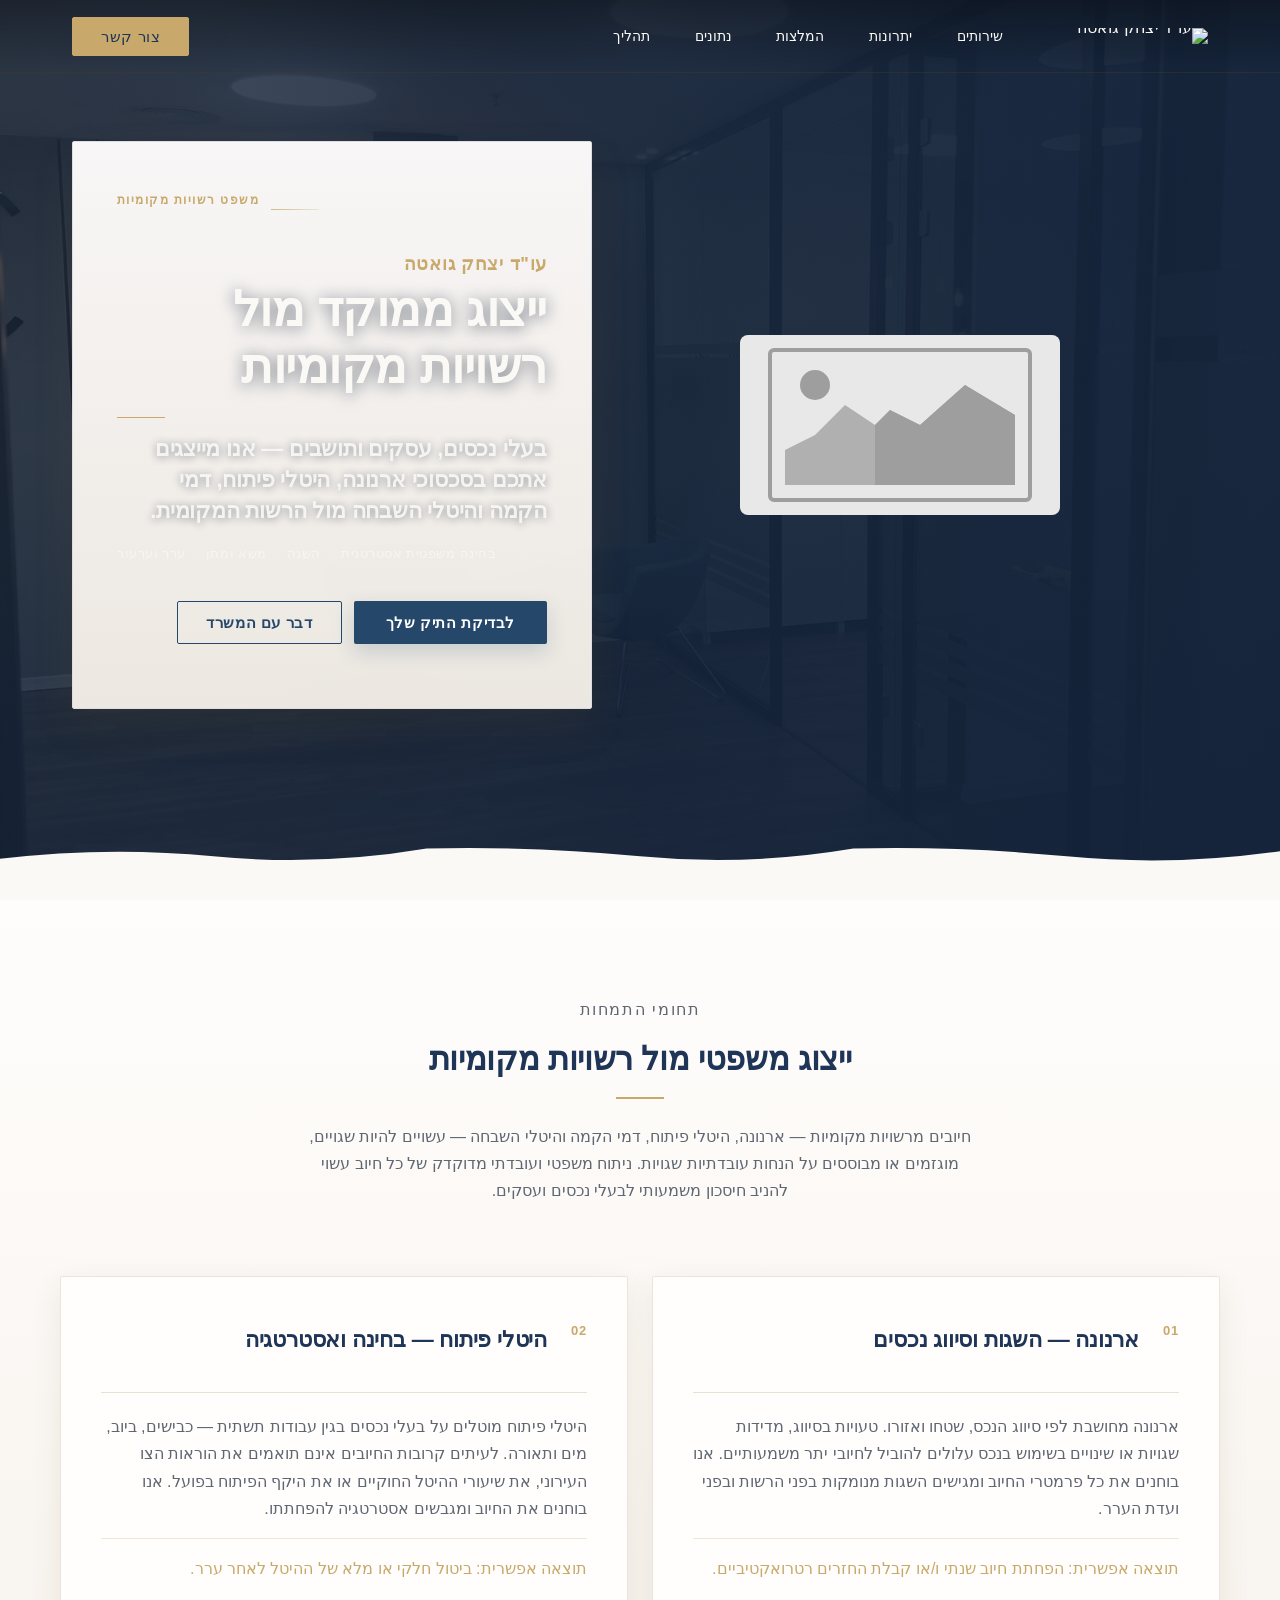
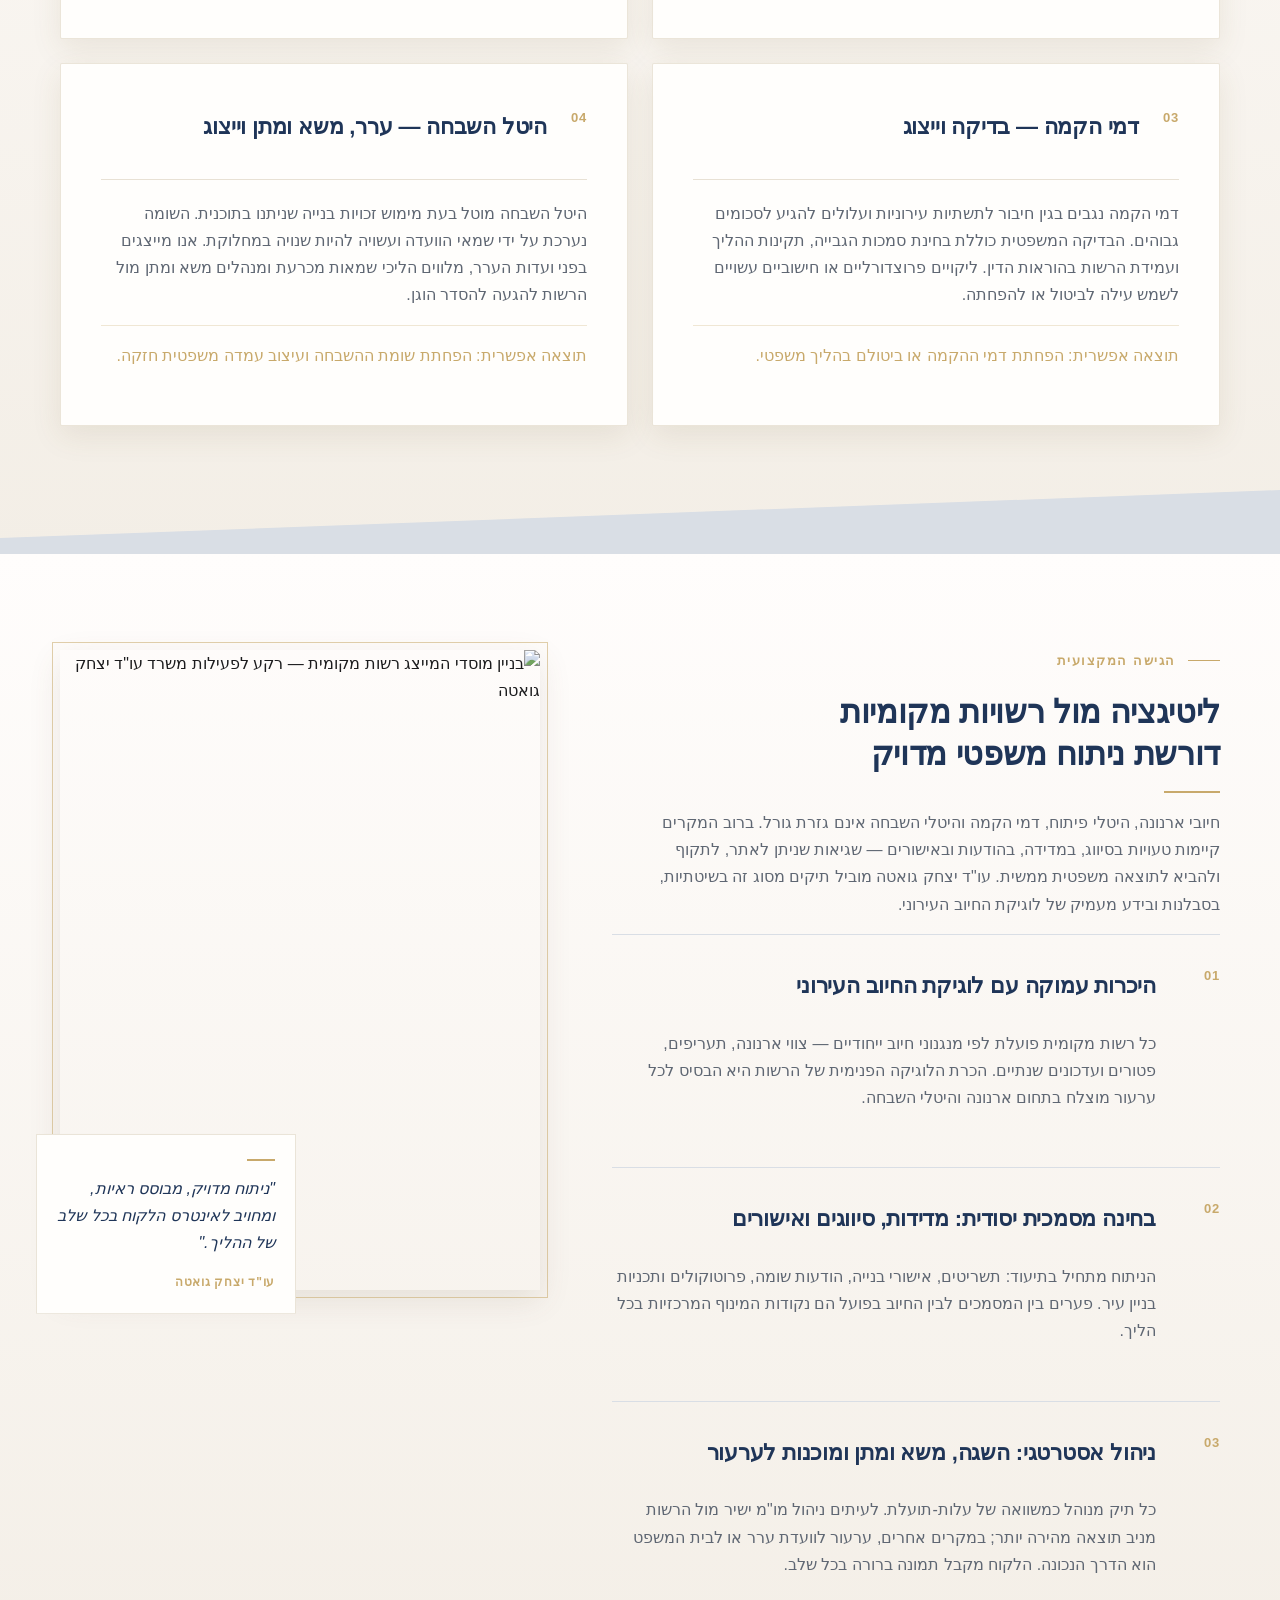
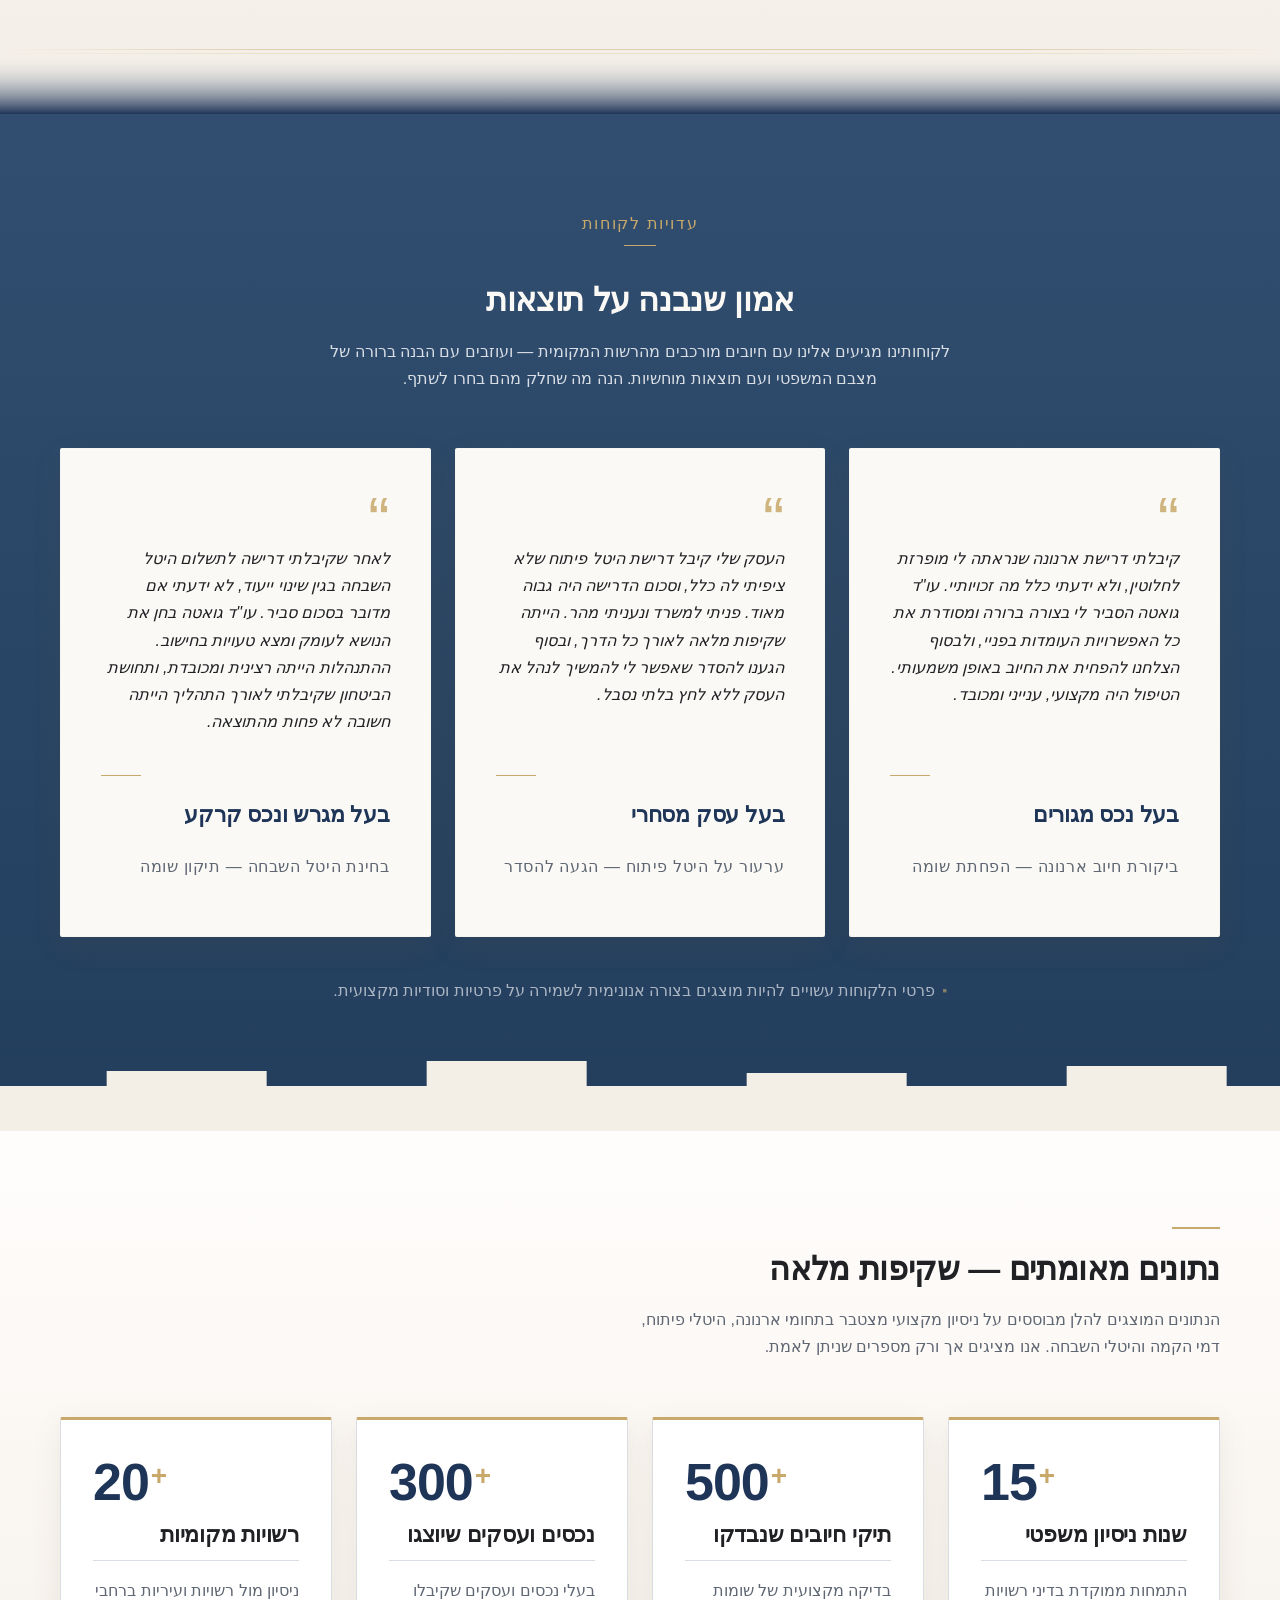
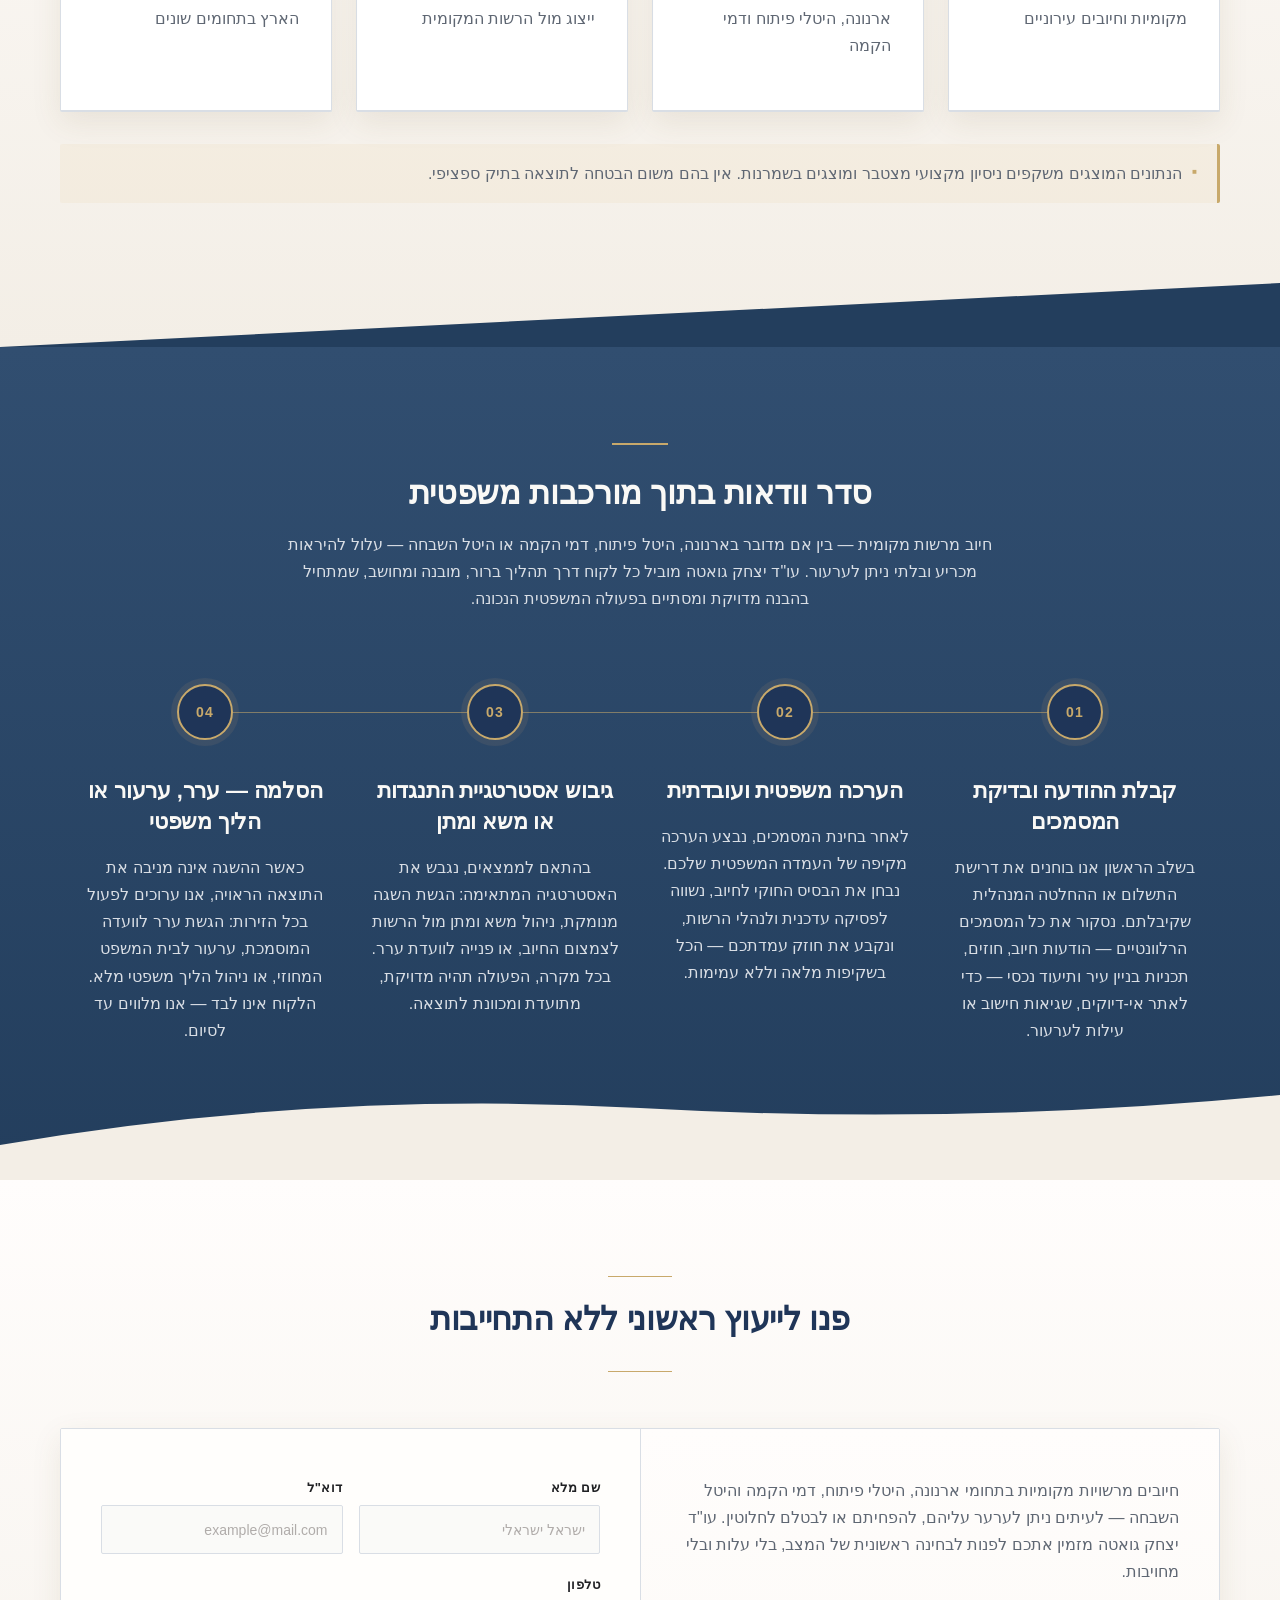
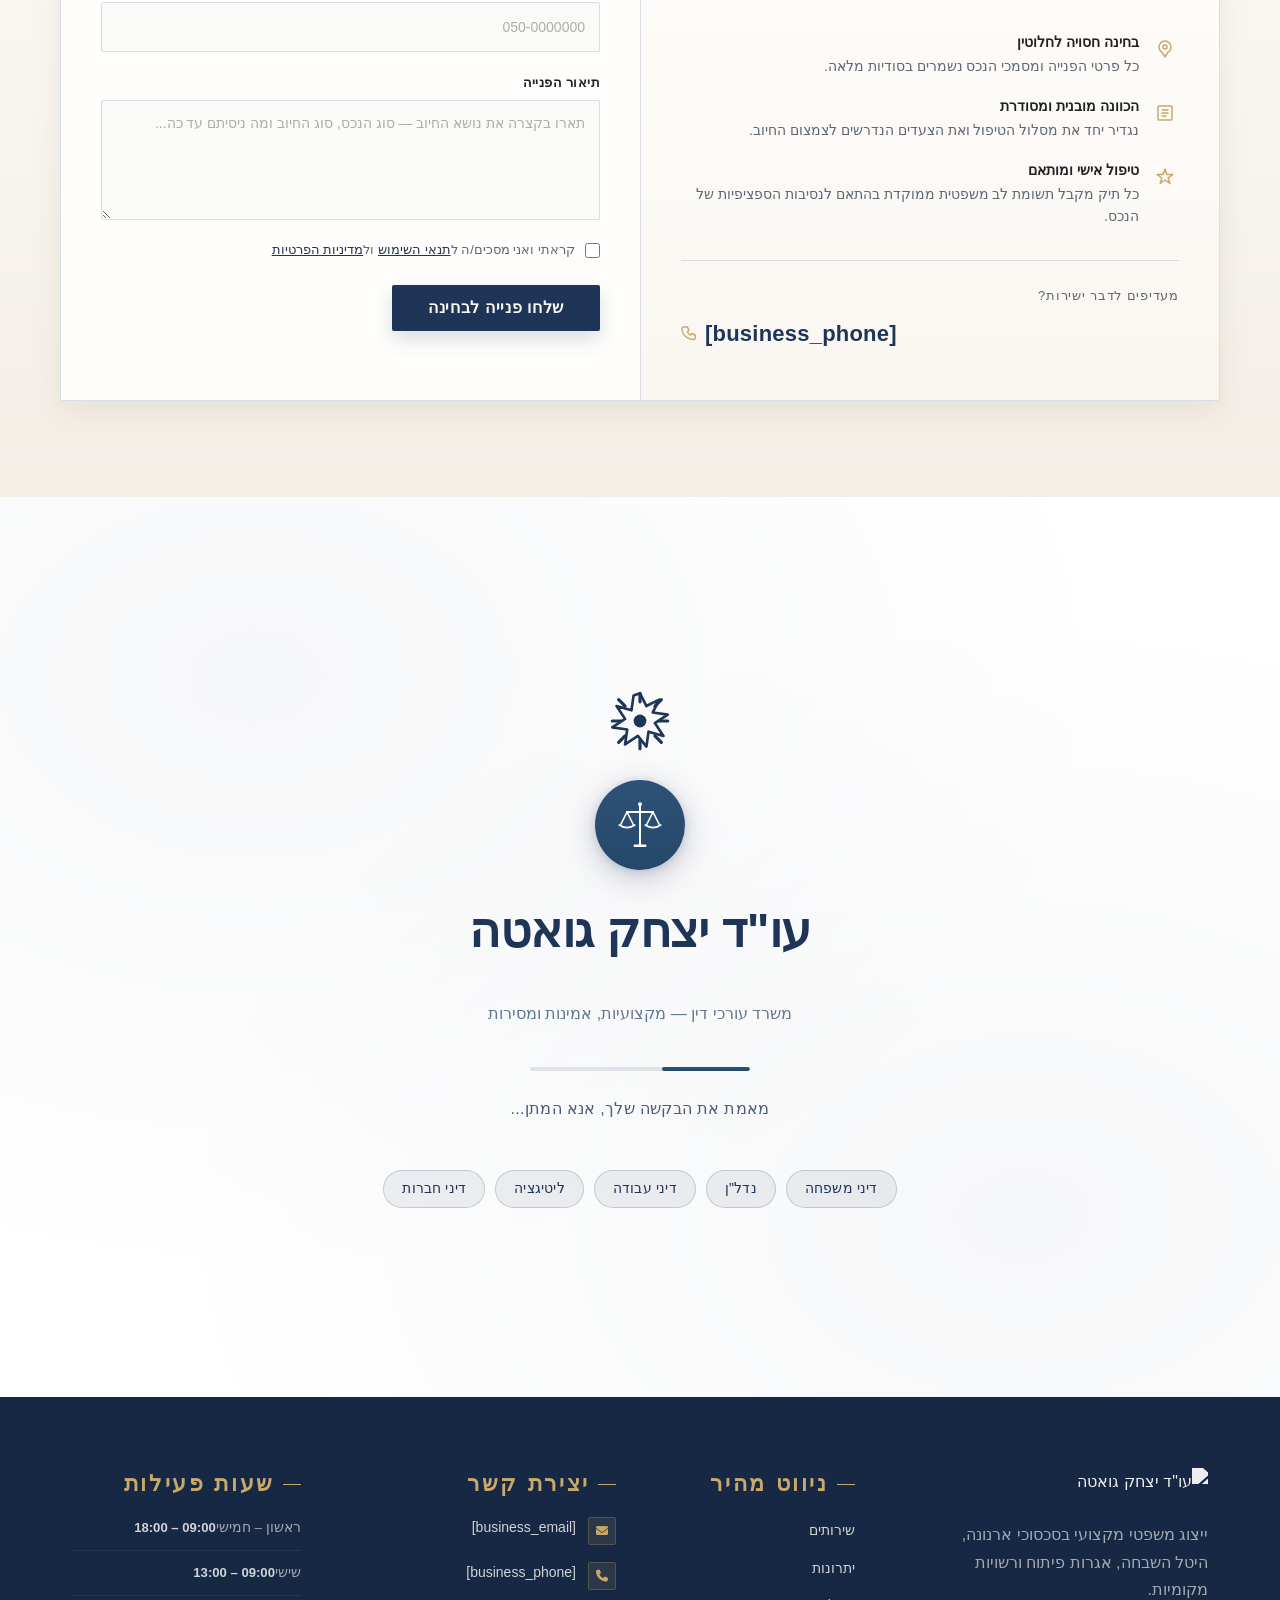
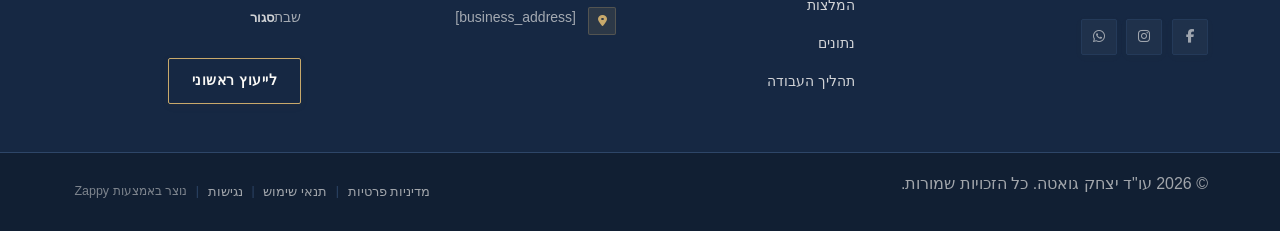
==== commit f3817da9: "Incremental sync: 1 page(s) — insert_element" ====
--- a/public/index.html
+++ b/public/index.html
@@ -1086,7 +1086,7 @@
   <div class="index-hero-scrim" aria-hidden="true"></div>
 
   <!-- Content Card -->
-  <div class="index-hero-container">
+  <div class="index-hero-container"><div class="zappy-inserted-element" id="zappy-element-1776948747494-l31l2rdxf" data-element-id="zappy-element-1776948747494-l31l2rdxf" data-element-type="image" data-zappy-newly-inserted="true" style="max-width: 430px; margin: 20px auto;"><img src="[data-uri]" alt="Image" style="width: 320px; height: 180px; border-radius: 8px; max-width: 100%; object-fit: cover; margin-top: 20px; margin-bottom: 20px; object-position: 50% 50%; display: block; margin-right: auto !important; margin-left: auto !important;" data-element-type="image" data-element-id="zappy-element-1776948747494-l31l2rdxf" id="zappy-element-1776948747494-l31l2rdxf"></div>
     <div class="index-hero-card">
       <div class="index-hero-eyebrow">
         <span class="index-hero-label">משפט רשויות מקומיות</span>
@@ -1111,8 +1111,8 @@
       </div>
 
       <div class="index-hero-ctas">
-        <a href="#contact" class="index-hero-btn-primary">לבדיקת התיק שלך</a>
-        <a href="tel:[business_phone]" class="index-hero-btn-secondary">דבר עם המשרד</a>
+        <a href="#contact" class="index-hero-btn-primary" data-element-type="button" data-element-id="btn-1776948674217-5rvr4cnvt" data-native-element="true">לבדיקת התיק שלך</a>
+        <a href="tel:[business_phone]" class="index-hero-btn-secondary" data-element-type="button" data-element-id="btn-1776948674217-bbq7y8no0" data-native-element="true">דבר עם המשרד</a>
       </div>
     </div>
   </div>
